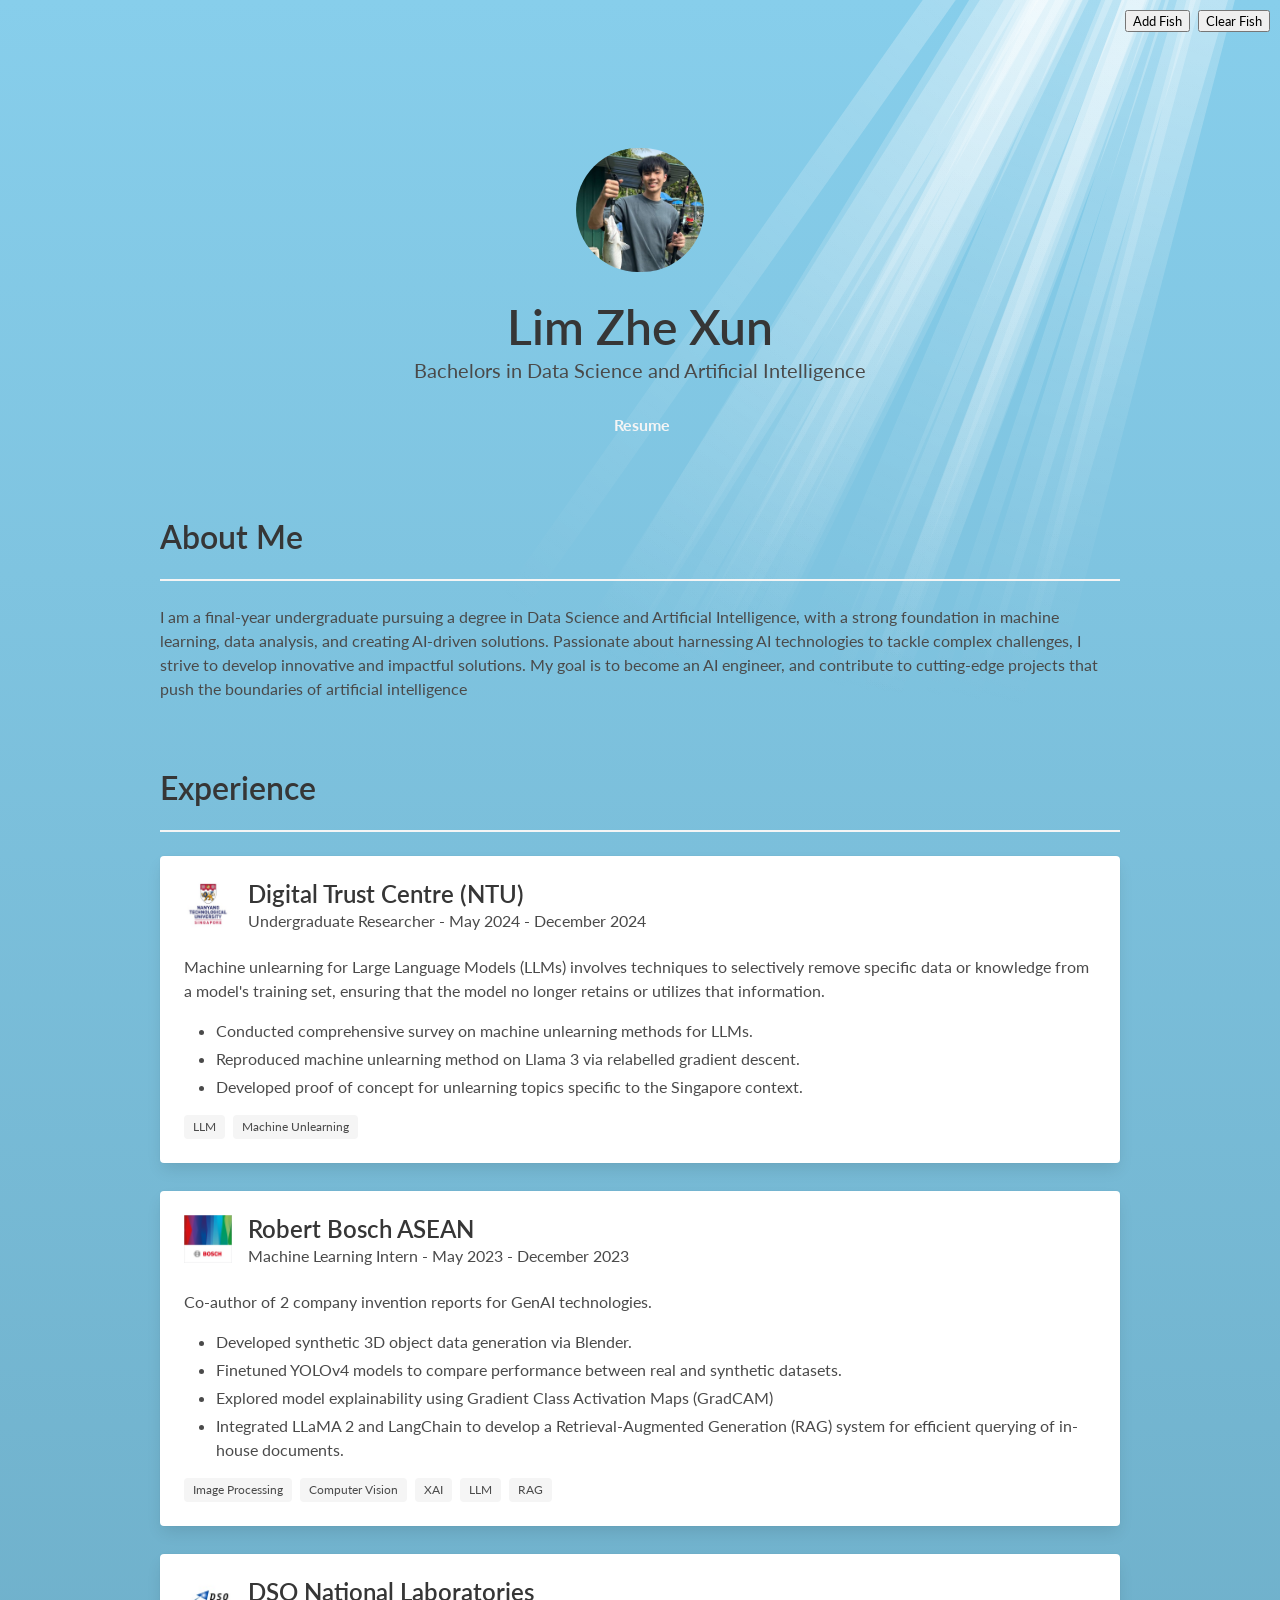
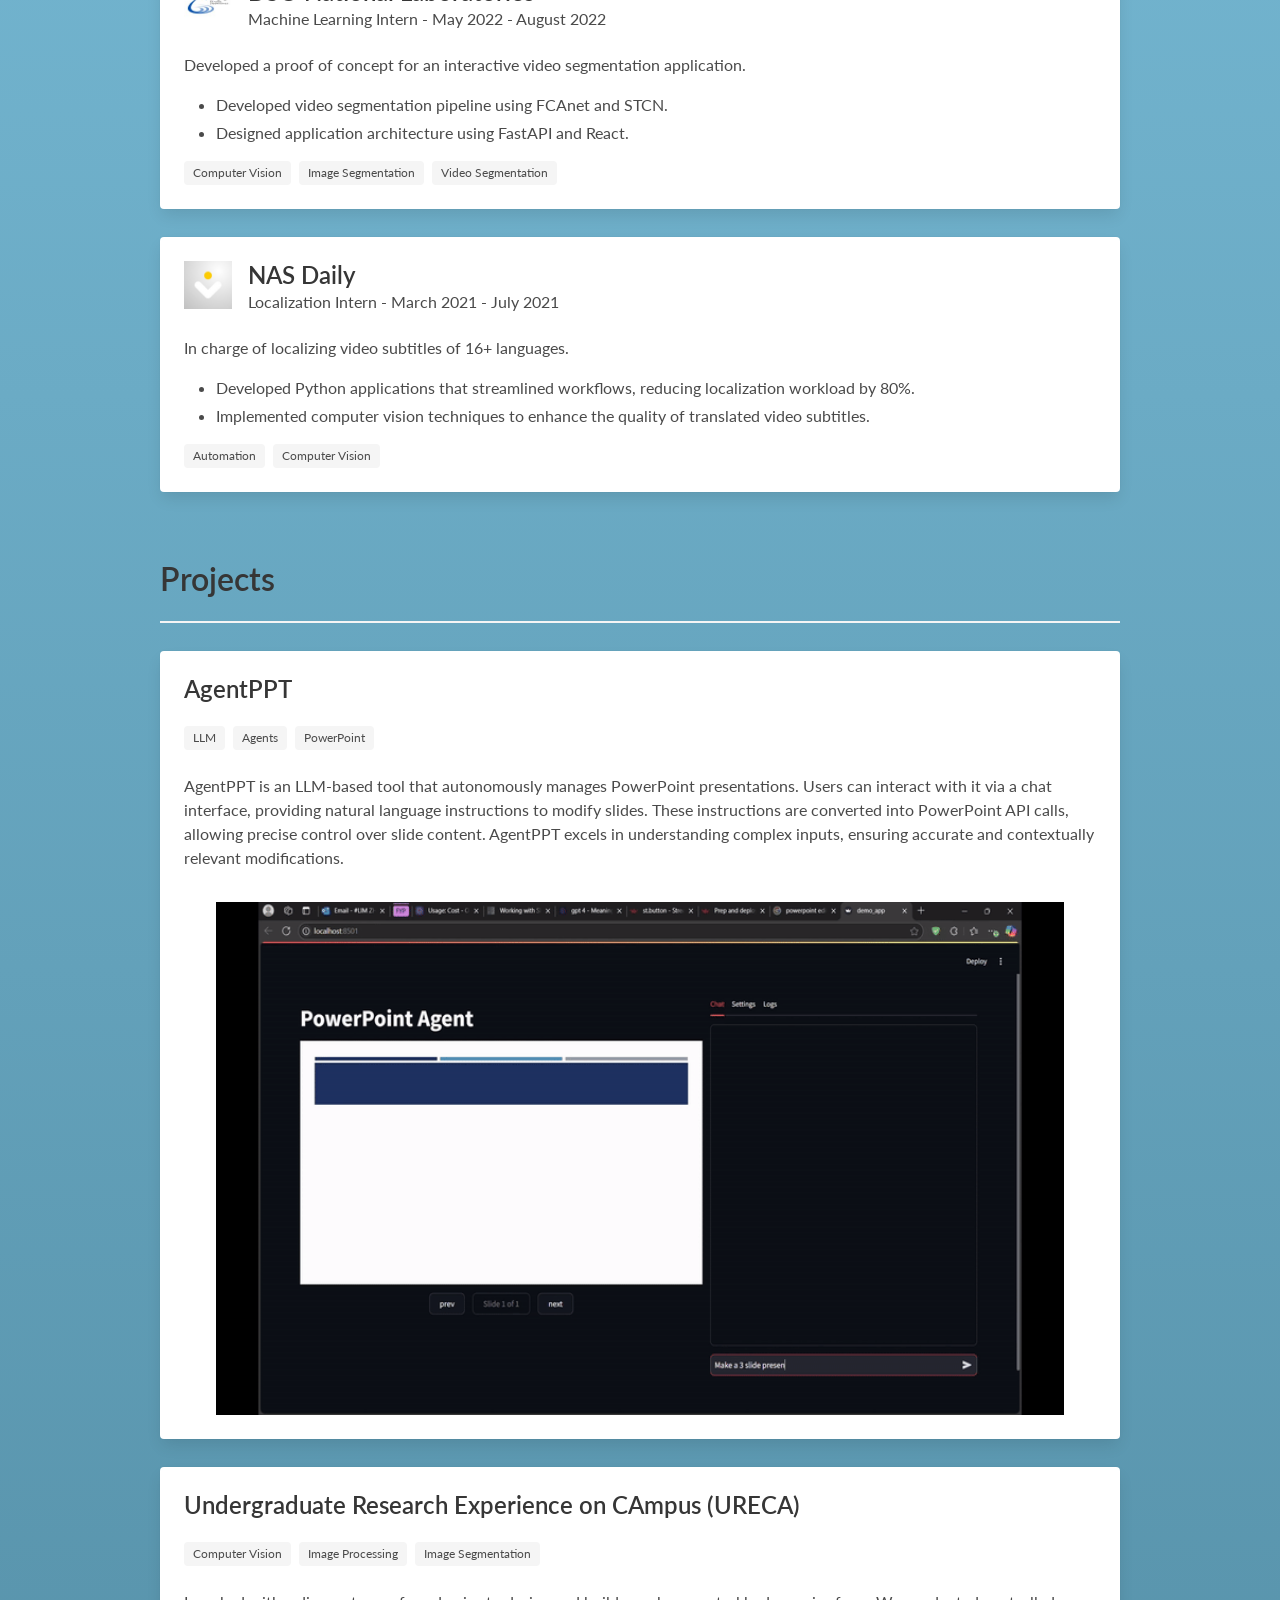
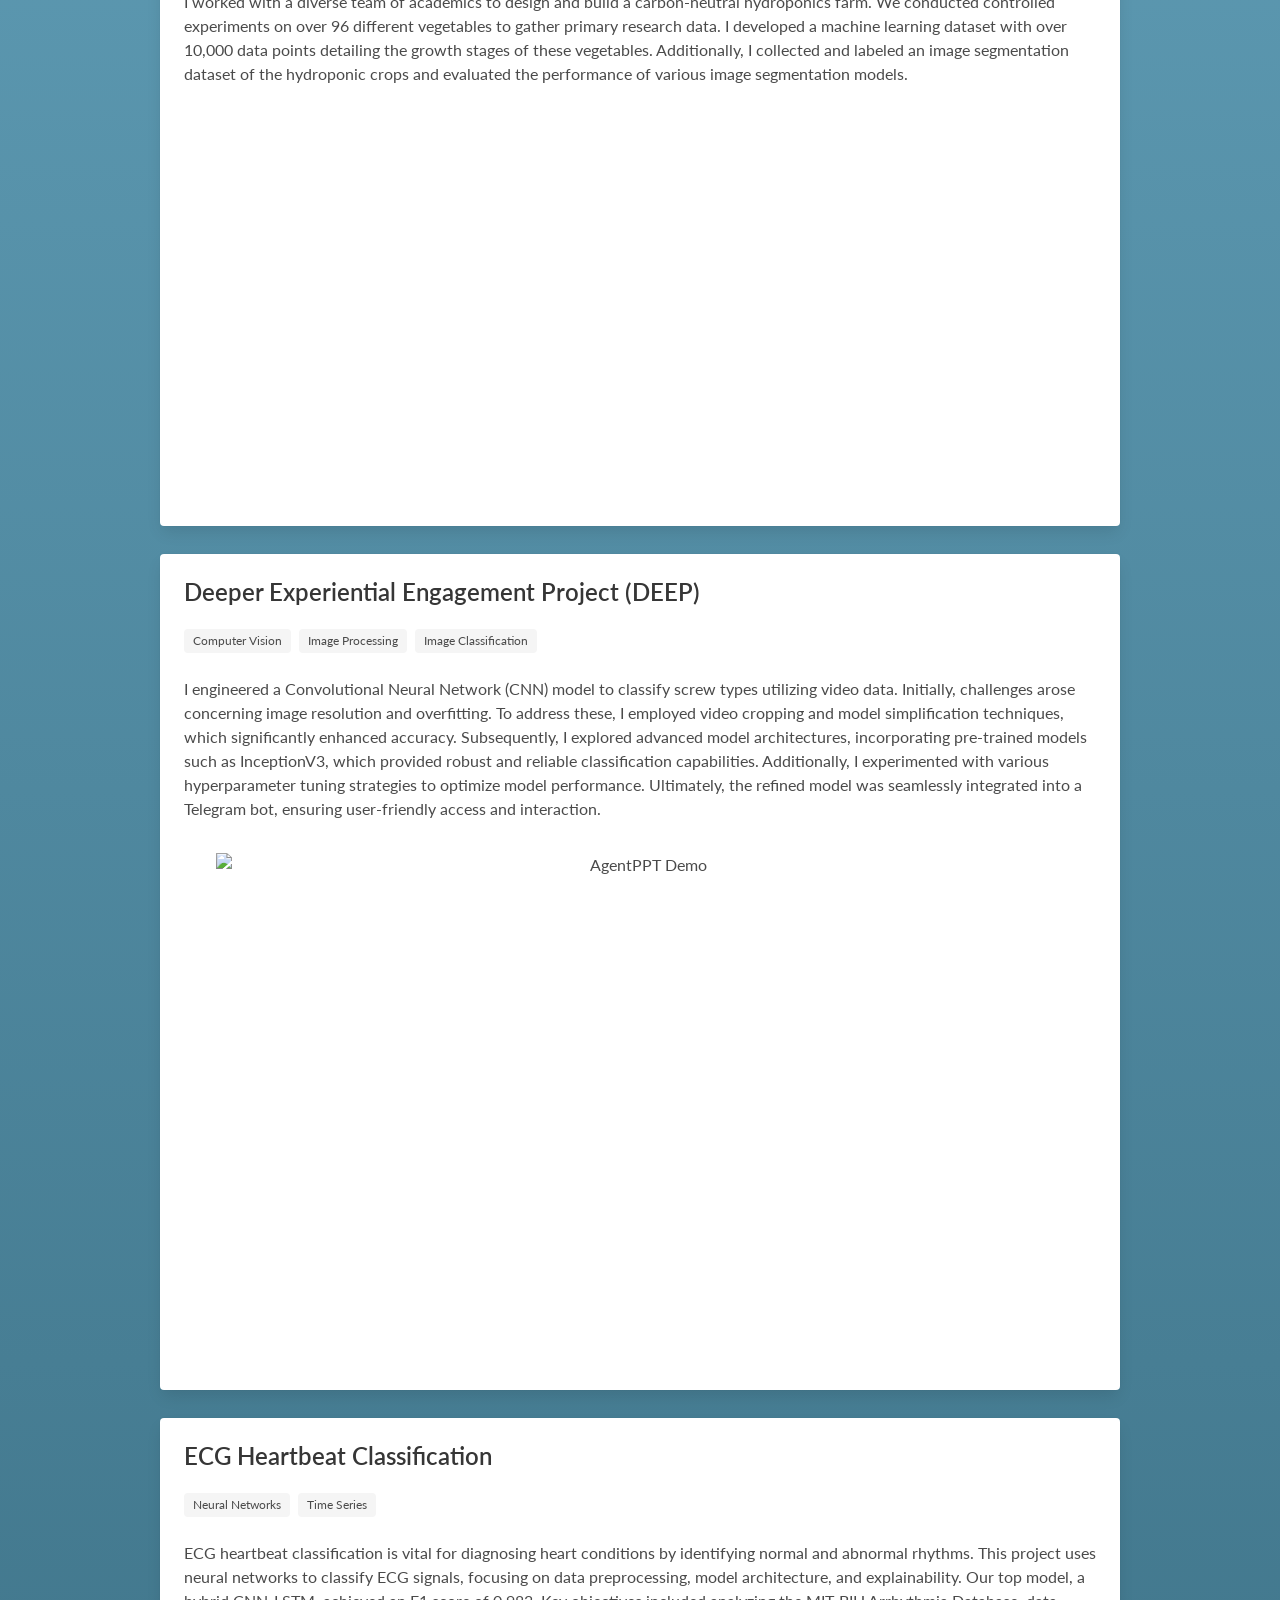
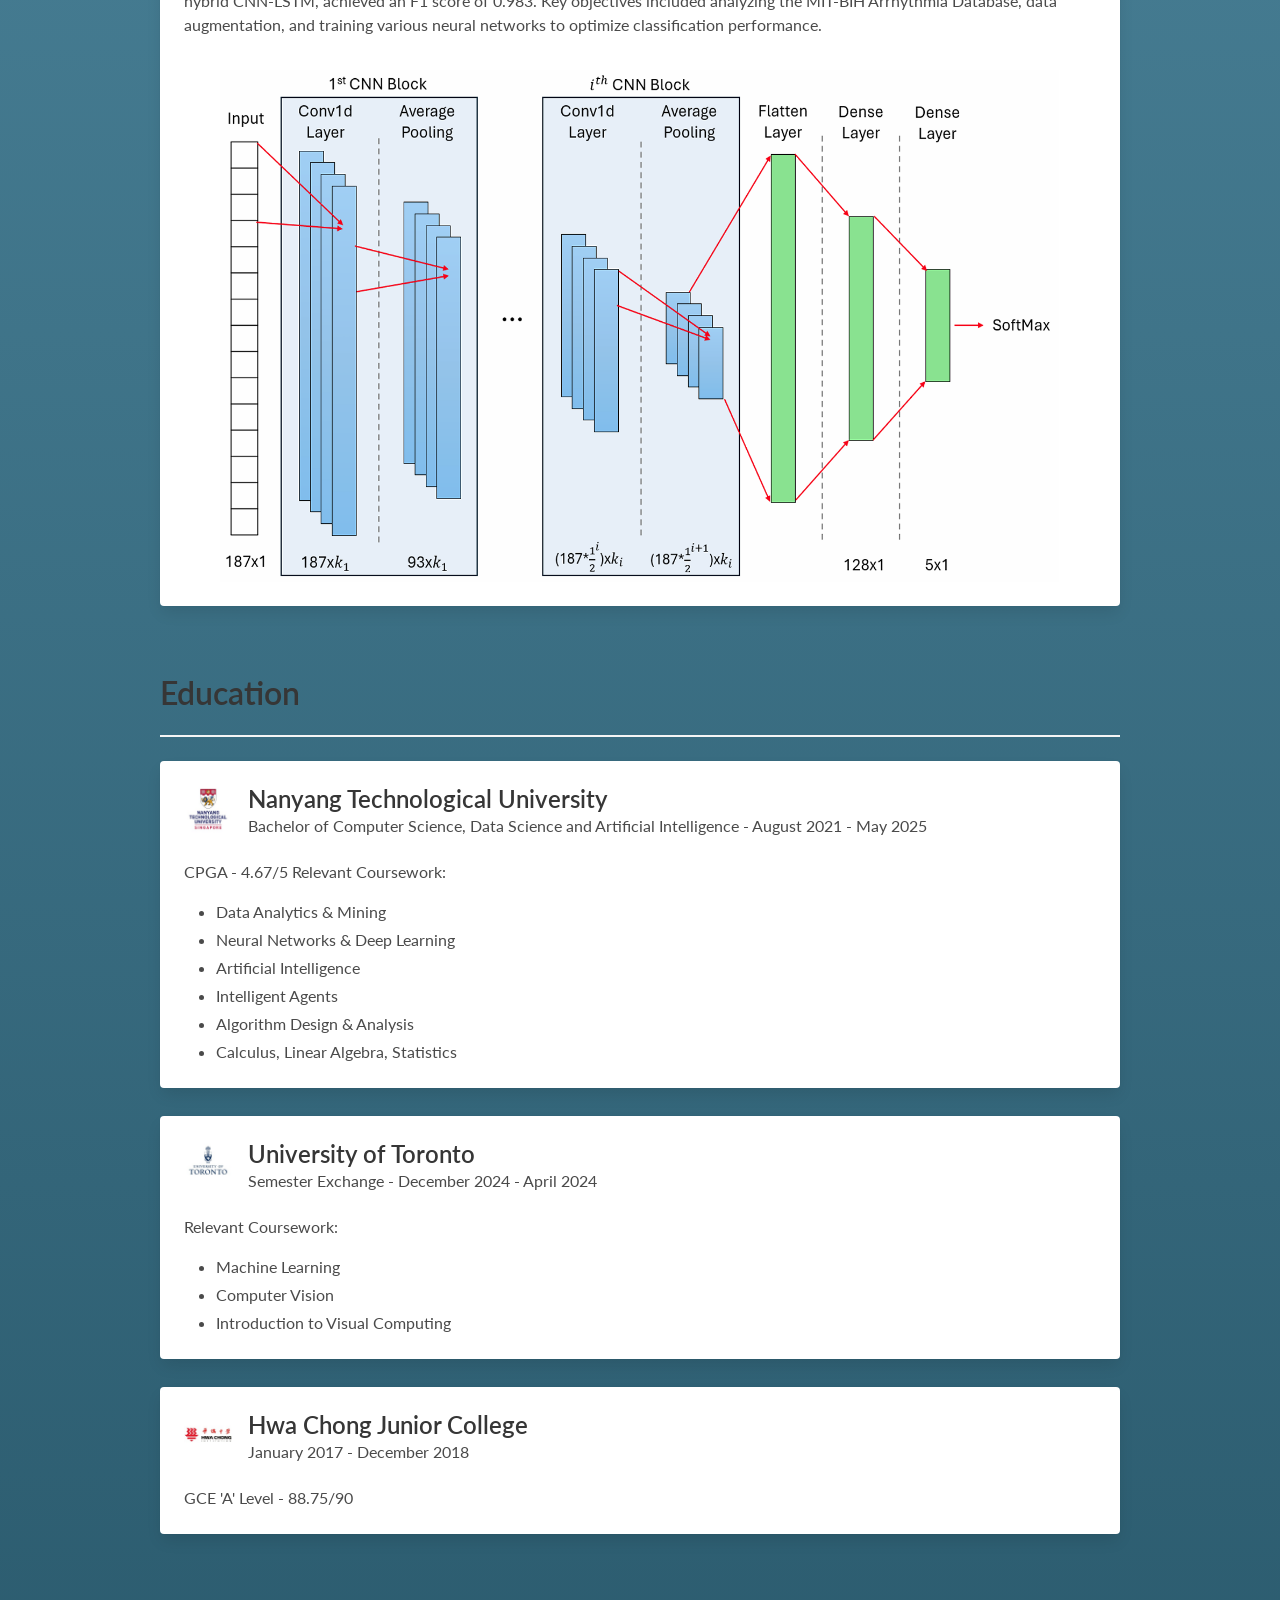
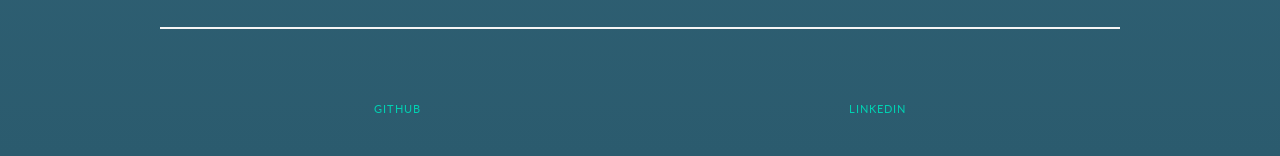
==== index.html @ 4166fc9f "adjust ray count" ====
<!DOCTYPE html>
<html lang="en">

<head>
  <title>Lim Zhe Xun</title>
  <meta name="viewport" content="width=device-width, initial-scale=1">
  <link rel="icon" href="img/favicon.png" type="image/x-icon", sizes="96x96">
  <link rel="stylesheet" href="css/main.bundle.css">
  <script src="https://kit.fontawesome.com/4e5a72c756.js"></script>
</head>

<body>
  <!-- <nav class="navbar is-primary" role="navigation" aria-label="main navigation">
    <div class="navbar-brand">
      <div class="navbar-item is-hidden-desktop">
        <a href="https://github.com/HersheyZinc" class="icon is-large has-text-light">
          <i class="fab fa-2x fa-github"></i>
        </a>
      </div>
      <div class="navbar-item is-hidden-desktop">
        <a href="https://fullstackmark.com" class="icon is-large has-text-light">
          <i class="fas fa-2x fa-globe"></i>
        </a>
      </div>
    </div>
    <div class="navbar-menu">
      <div class="navbar-end">
        <div class="navbar-item">
          <a href="https://github.com/HersheyZinc" class="icon is-large has-text-light">
            <i class="fab fa-2x fa-github"></i>
          </a>
        </div>
        <div class="navbar-item">
          <a href="https://fullstackmark.com" class="icon is-large has-text-light">
            <i class="fas fa-2x fa-globe"></i>
          </a>
        </div>
      </div>
    </div>
  </nav> -->
  <style>
    body {
        margin: 0;
        overflow: hidden;
        background-image: linear-gradient(#87CEEB, #2b5b6e);
    }

    .light-rays {
        position: fixed;
        top: 0;
        left: 0;
        width: 100%;
        height: 80%;
        
        overflow: hidden;
        pointer-events: none;
    }

    .ray1 {
        position: absolute;
        width: 10%;
        height: 120%;
        background: linear-gradient(to bottom, rgba(255, 255, 255, 0.3), rgba(255, 255, 255, 0));
        top: -25%;
        rotate: 20deg;
        animation: lightMove1 6s infinite ease-in alternate;
    }


    @keyframes lightMove1 {
        0% {
            transform: translateX(0%);
            opacity: 0.1;
        }
        100% {
            transform: translateX(-15%);
            opacity: 0.4;
        }
    }

    .ray2 {
        position: absolute;
        width: 10%;
        height: 120%;
        background: linear-gradient(to bottom, rgba(255, 255, 255, 0.3), rgba(255, 255, 255, 0));
        top: -20%;
        rotate: 20deg;
        animation: lightMove2 6s infinite ease-in-out alternate;
    }


    @keyframes lightMove2 {
        0% {
            transform: translateX(-5%);
            opacity: 0.5;
        }
        100% {
            transform: translateX(10%);
            opacity: 0.0;
        }
    }

    .fish-container {
      position: relative;
      width: 100%;
      height: 100px;

    }
    .fishright {
      position: absolute;
      width: 48px;
      height: 48px;
      background: url('img/fish/fish1.gif') no-repeat center center;
      background-size: contain;
      animation: swimright 120s linear infinite;
    }
    @keyframes swimright {
      0% {
        left: -58px;
      }
      100% {
        left: 100%;
      }
    }

    .fishleft {
      position: absolute;
      width: 48px;
      height: 48px;
      background: url('img/fish/fish1.gif') no-repeat center center;
      transform: scaleX(-1);
      background-size: contain;
      animation: swimleft 120s linear infinite;
    }
    @keyframes swimleft {
      0% {
        left: 100%;
      }
      100% {
        left: -58px;
      }
    }

  </style>

  <div class="light-rays">

    <script>
      function spawnLightRays(meanLeft = 0.73, stdDevLeft = 0.15, meanDuration = 2, stdDevDuration = 0.5, meanWidth=30, stdDevWidth=20) {
        const lightRaysContainer = document.querySelector('.light-rays');
        const baseRayCount = 10; // Base number of rays for a standard screen size
        const screenWidthFactor = window.innerWidth / 960; // Assuming 1920px as a base screen width
        const rayCount = Math.floor(baseRayCount + 10 * screenWidthFactor); // Scale ray count based on screen size
        for (let i = 0; i < rayCount; i++) {
          const ray = document.createElement('div');
          ray.className = Math.random() < 0.5 ? 'ray1' : 'ray2';

          // Generate a random left position based on normal distributions
          let leftPosition= meanLeft + stdDevLeft * (Math.random() * 2 - 1);
          let animationDuration = meanDuration + stdDevDuration * (Math.random() * 2 - 1);
          let rayWidth = meanWidth + stdDevWidth * (Math.random() * 2 - 1);


          ray.style.width = `var(--ray-width, ${rayWidth}px)`;
          ray.style.left = `${leftPosition * 100}%`;
          ray.style.animationDuration = `${animationDuration}s`;
          const angle = (meanLeft-leftPosition) * 70 + 25; // Scale angle based on position
          ray.style.rotate = `${angle}deg`;

          lightRaysContainer.appendChild(ray);
        }
      }

      document.addEventListener('DOMContentLoaded', () => spawnLightRays());
    </script>
  </div>
  <div class="fish-container">
    <script>
      function spawnFish(imagePath = 'img/fish/fish2.gif', baseSpeed = 80, fishCount = 30, spawnTop = 0.1, spawnBottom=0.8, spawnFreq=5000) {
        const fishContainer = document.querySelector('.fish-container');
        let fishAdded = 0;
        const fishInterval = setInterval(() => {
          if (fishAdded >= fishCount) {
            clearInterval(fishInterval);
            return;
          }
          const fish = document.createElement('div');
          fish.className = Math.random() < 0.5 ? 'fishleft' : 'fishright';
          fish.style.background = `url('${imagePath}') no-repeat center center`;
          fish.style.top = `${(Math.random() * (spawnBottom-spawnTop) + spawnTop) * document.body.scrollHeight}px`; // Random vertical position between spawnTop and spawnBottom
          const screenWidthFactor = window.innerWidth / 1920; // Assuming 1920px as a base screen width
          fish.style.animationDuration = `${(Math.random() * 40 + baseSpeed) * screenWidthFactor}s`; // Adjust speed based on screen size
          fishContainer.appendChild(fish);
          fishAdded++;
        }, spawnFreq);
      }

      document.addEventListener('DOMContentLoaded', () => spawnFish('img/fish/fish1.gif', 100, 7, 0.0, 0.5, 8000)); //turtle
      document.addEventListener('DOMContentLoaded', () => spawnFish('img/fish/fish1.gif', 100, 3, 0.0, 0.2, 3000)); //turtle
      document.addEventListener('DOMContentLoaded', () => spawnFish('img/fish/fish2.gif', 60,  15, 0.05, 0.7, 6000)); //swordfish
      document.addEventListener('DOMContentLoaded', () => spawnFish('img/fish/fish3.gif', 90,  3 , 0.3, 0.8, 20000)); //octopus
      document.addEventListener('DOMContentLoaded', () => spawnFish('img/fish/fish4.gif', 80,  8, 0.6, 0.9, 8000)); //eel
      document.addEventListener('DOMContentLoaded', () => spawnFish('img/fish/fish5.gif', 120, 5, 0.7, 1.0, 10000)); // anglerfish
    </script>
  </div>


  <button id="remove-fish-button" style="position: fixed; top: 10px; right: 10px; z-index: 1000;">Clear Fish</button>
  <script>
    document.getElementById('remove-fish-button').addEventListener('click', () => {
      const fishContainer = document.querySelector('.fish-container');
      while (fishContainer.firstChild) {
        fishContainer.removeChild(fishContainer.firstChild);
      }
    });
  </script>
  <button id="add-fish-button" style="position: fixed; top: 10px; right: 90px; z-index: 1000;">Add Fish</button>
  <script>
    document.getElementById('add-fish-button').addEventListener('click', () => {
      const fishContainer = document.querySelector('.fish-container');
      const fish = document.createElement('div');
      fish.className = Math.random() < 0.5 ? 'fishleft' : 'fishright';
      const fishImages = ['img/fish/fish1.gif', 'img/fish/fish2.gif', 'img/fish/fish3.gif', 'img/fish/fish4.gif', 'img/fish/fish5.gif'];
      const randomImage = fishImages[Math.floor(Math.random() * fishImages.length)];
      fish.style.background = `url('${randomImage}') no-repeat center center`;
      const visibleTop = window.scrollY;
      const visibleBottom = visibleTop + window.innerHeight;
      fish.style.top = `${Math.random() * (visibleBottom - visibleTop) + visibleTop}px`; // Random position within the visible screen area
      const screenWidthFactor = window.innerWidth / 1920; // Assuming 1920px as a base screen width
      fish.style.animationDuration = `${(Math.random() * 10 + 70) * screenWidthFactor}s`; // Random speed
      fishContainer.appendChild(fish);
    });
  </script>


  <section class="hero">
    <div class="hero-body">

      <div class="container">
        <div class="level">
          <div class="level-item has-text-centered">
            <figure class="image is-128x128">
              <img class="is-rounded" src="img/profile.jpg">
            </figure>
          </div>
        </div>
        <div class="columns has-text-centered">
          <div class="column">
            <h1 class="title is-1">
              Lim Zhe Xun
            </h1>
            <h2 class="subtitle">
              Bachelors in Data Science and Artificial Intelligence
            </h2>
            <p>
              <a href="docs/resume.pdf" class="icon has-text-light">
                <i class="fas fa-file-word"></i> <strong>Resume</strong>
              </a>
            </p>
          </div>
        </div>

      </div>

    </div>

  </section>


<!-- About me  -->
  <section class="section">
    <div class="container">
      <h1 class="title">About Me</h1>
      <hr />
      <p>I am a final-year undergraduate pursuing a degree in Data Science and Artificial Intelligence, with a strong foundation in machine learning, data analysis, and creating AI-driven solutions. Passionate about harnessing AI technologies to tackle complex challenges, I strive to develop innovative and impactful solutions. My goal is to become an AI engineer, and contribute to cutting-edge projects that push the boundaries of artificial intelligence
      </p>
    </div>
  </section>

  <!-- Experience  -->
  <section class="section">
    <div class="container">
      <h1 class="title">Experience</h1>
      <hr />

      <div class="card">
        <div class="card-content">
          <div class="media">
            <div class="media-left">
              <figure class="image is-48x48">
                <img src="img/ntusg_logo.jpg" alt="NTU logo">
              </figure>
            </div>
            <div class="media-content">
              <p class="title is-4">Digital Trust Centre (NTU)</p>
              <p class="subtitle is-6">Undergraduate Researcher - <time datetime="2024-5">May 2024</time> - <time
                  datetime="2024-12">December 2024</time> </p>
            </div>
          </div>
          <div class="content">
            <p>Machine unlearning for Large Language Models (LLMs) involves techniques to selectively remove specific data or knowledge from a model's training set, ensuring that the model no longer retains or utilizes that information.</p>
            <ul>
              <li>Conducted comprehensive survey on machine unlearning methods for LLMs.</li>
              <li>Reproduced machine unlearning method on Llama 3 via relabelled gradient descent.</li>
              <li>Developed proof of concept for unlearning topics specific to the Singapore context.</li>
            </ul>
            <div class="tags">
              <span class="tag">LLM</span>
              <span class="tag">Machine Unlearning</span>
            </div>
          </div>
        </div>
      </div>

      <div class="card card-gap">
        <div class="card-content">
          <div class="media">
            <div class="media-left">
              <figure class="image is-48x48">
                <img src="img/bosch_asean_logo.jpg" alt="Bosch ASEAN logo">
              </figure>
            </div>
            <div class="media-content">
              <p class="title is-4">Robert Bosch ASEAN</p>
              <p class="subtitle is-6">Machine Learning Intern - <time datetime="2023-5">May 2023</time> - <time
                  datetime="2023-12">December 2023</time></p>
            </div>
          </div>
          <div class="content">
            <p>Co-author of 2 company invention reports for GenAI technologies.</p>
            <ul>
              <li>Developed synthetic 3D object data generation via Blender.</li>
              <li>Finetuned YOLOv4 models to compare performance between real and synthetic datasets.</li>
              <li>Explored model explainability using Gradient Class Activation Maps (GradCAM)</li>
              <li>Integrated LLaMA 2 and LangChain to develop a Retrieval-Augmented Generation (RAG) system for efficient
                querying of in-house documents.</li>
            </ul>
            <div class="tags">
              <span class="tag">Image Processing</span>
              <span class="tag">Computer Vision</span>
              <span class="tag">XAI</span>
              <span class="tag">LLM</span>
              <span class="tag">RAG</span>
            </div>
          </div>
        </div>
      </div>

      <div class="card card-gap">
        <div class="card-content">
          <div class="media">
            <div class="media-left">
              <figure class="image is-48x48">
                <img src="img/dso_logo.jpg" alt="DSO logo">
              </figure>
            </div>
            <div class="media-content">
              <p class="title is-4">DSO National Laboratories</p>
              <p class="subtitle is-6">Machine Learning Intern - <time datetime="2022-5">May 2022</time> - <time
                  datetime="2022-8">August 2022</time></p>
            </div>
          </div>
          <div class="content">
            <p>Developed a proof of concept for an interactive video segmentation application.</p>
            <ul>
              <li>Developed video segmentation pipeline using FCAnet and STCN.</li>
              <li>Designed application architecture using FastAPI and React.</li>
            </ul>
            <div class="tags">
              <span class="tag">Computer Vision</span>
              <span class="tag">Image Segmentation</span>
              <span class="tag">Video Segmentation</span>
            </div>
          </div>
        </div>
      </div>

      <div class="card card-gap">
        <div class="card-content">
          <div class="media">
            <div class="media-left">
              <figure class="image is-48x48">
                <img src="img/nasdaily_logo.jpg" alt="NAS Daily logo">
              </figure>
            </div>
            <div class="media-content">
              <p class="title is-4">NAS Daily</p>
              <p class="subtitle is-6">Localization Intern - <time datetime="2021-3">March 2021</time> - <time
                  datetime="2021-7">July 2021</time></p>
            </div>
          </div>
          <div class="content">
            <p>In charge of localizing video subtitles of 16+ languages.</p>
            <ul>
              <li>Developed Python applications that streamlined workflows, reducing localization workload by 80%.</li>
              <li>Implemented computer vision techniques to enhance the quality of translated video subtitles.</li>
            </ul>
            <div class="tags">
              <span class="tag">Automation</span>
              <span class="tag">Computer Vision</span>
            </div>
          </div>
        </div>
      </div>

    </div>
  </section>

  <!-- Projects -->
  <section class="section">
    <div class="container">
      <h1 class="title">Projects</h1>
      <hr />

      <div class="card card-gap">
        <div class="card-content">
          <div class="media">
            <div class="media-content">
              <p class="title is-4">AgentPPT</p>
              <div class="tags">
                <span class="tag">LLM</span>
                <span class="tag">Agents</span>
                <span class="tag">PowerPoint</span>
              </div>
            </div>
          </div>
          <div class="content" id="project-1">
            <p>AgentPPT is an LLM-based tool that autonomously manages PowerPoint presentations. Users can interact with it via a chat interface, providing natural language instructions to modify slides. These instructions are converted into PowerPoint API calls, allowing precise control over slide content. AgentPPT excels in understanding complex inputs, ensuring accurate and contextually relevant modifications.</p>
            <figure class="image is-16by9">
              <img src="img/agentppt_demo.gif" alt="AgentPPT Demo">
            </figure>
          </div>
        </div>
      </div>

      <div class="card card-gap">
        <div class="card-content">
          <div class="media">
            <div class="media-content">
              <p class="title is-4">Undergraduate Research Experience on CAmpus (URECA)</p>
              <div class="tags">
                <span class="tag">Computer Vision</span>
                <span class="tag">Image Processing</span>
                <span class="tag">Image Segmentation</span>
              </div>
            </div>
          </div>
          <div class="content" id="project-2">
            <p>I worked with a diverse team of academics to design and build a carbon-neutral hydroponics farm. We conducted controlled experiments on over 96 different vegetables to gather primary research data. I developed a machine learning dataset with over 10,000 data points detailing the growth stages of these vegetables. Additionally, I collected and labeled an image segmentation dataset of the hydroponic crops and evaluated the performance of various image segmentation models.</p>
            <div class="video-container" style="display: flex; justify-content: center;">
              <iframe width="640" height="400" src="https://www.youtube.com/embed/kTXCBeacZIw?si=xUJwsXlG6gP1FMy6" title="YouTube video player" frameborder="0" allow="accelerometer; autoplay; clipboard-write; encrypted-media; gyroscope; picture-in-picture; web-share" referrerpolicy="strict-origin-when-cross-origin" allowfullscreen></iframe>
            </div>
          </div>

        </div>
      </div>

      
      <div class="card card-gap">
        <div class="card-content">
          <div class="media">
            <div class="media-content">
              <p class="title is-4">Deeper Experiential Engagement Project (DEEP)</p>
              <div class="tags">
                <span class="tag">Computer Vision</span>
                <span class="tag">Image Processing</span>
                <span class="tag">Image Classification</span>
              </div>
            </div>
          </div>
          <div class="content" id="project-3">
            <p>I engineered a Convolutional Neural Network (CNN) model to classify screw types utilizing video data. Initially, challenges arose concerning image resolution and overfitting. To address these, I employed video cropping and model simplification techniques, which significantly enhanced accuracy. Subsequently, I explored advanced model architectures, incorporating pre-trained models such as InceptionV3, which provided robust and reliable classification capabilities. Additionally, I experimented with various hyperparameter tuning strategies to optimize model performance. Ultimately, the refined model was seamlessly integrated into a Telegram bot, ensuring user-friendly access and interaction.</p>

            <figure class="image is-16by9">
              <img src="img/DEEP_demo.gif" alt="AgentPPT Demo">
            </figure>
          </div>
        </div>
      </div>

      <div class="card card-gap">
        <div class="card-content">
          <div class="media">
            <div class="media-content">
              <p class="title is-4">ECG Heartbeat Classification</p>
              <div class="tags">
                <span class="tag">Neural Networks</span>
                <span class="tag">Time Series</span>
              </div>
            </div>
          </div>
          <div class="content" id="project-4">
            <p>ECG heartbeat classification is vital for diagnosing heart conditions by identifying normal and abnormal rhythms. This project uses neural networks to classify ECG signals, focusing on data preprocessing, model architecture, and explainability. Our top model, a hybrid CNN-LSTM, achieved an F1 score of 0.983. Key objectives included analyzing the MIT-BIH Arrhythmia Database, data augmentation, and training various neural networks to optimize classification performance.</p>

            <figure class="image is-16by9">
              <img src="img/ECG_architecture.PNG" alt="AgentPPT Demo">
            </figure>
          </div>

        </div>
      </div>

      

    </div>
  </section>


  <!-- Education -->
  <section class="section">
    <div class="container">
      <h1 class="title">Education</h1>
      <hr />
      
      <div class="card">
        <div class="card-content">
          <div class="media">
            <div class="media-left">
              <figure class="image is-48x48">
                <img src="img/ntusg_logo.jpg" alt="NTU logo">
              </figure>
            </div>
            <div class="media-content">
              <p class="title is-4">Nanyang Technological University</p>
              <p class="subtitle is-6">Bachelor of Computer Science, Data Science and Artificial Intelligence - <time datetime="2021-8">August 2021</time> - <time
                datetime="2025-5">May 2025</time></p>
            </div>
          </div>
          <div class="content">
            CPGA - 4.67/5
            Relevant Coursework:
            <ul>
              <li>Data Analytics & Mining</li>
              <li>Neural Networks & Deep Learning</li>
              <li>Artificial Intelligence</li>
              <li>Intelligent Agents</li>
              <li>Algorithm Design & Analysis</li>
              <li>Calculus, Linear Algebra, Statistics</li>
            </ul>
          </div>
        </div>
      </div>

      <div class="card card-gap">
        <div class="card-content">
          <div class="media">
            <div class="media-left">
              <figure class="image is-48x48">
                <img src="img/university_of_toronto_logo.jpg" alt="UofT logo">
              </figure>
            </div>
            <div class="media-content">
              <p class="title is-4">University of Toronto</p>
              <p class="subtitle is-6">Semester Exchange - <time datetime="2024-1">December 2024</time> - <time
                  datetime="2024-4">April 2024</time></p>
            </div>
          </div>
          <div class="content">
            Relevant Coursework:
            <ul>
              <li>Machine Learning</li>
              <li>Computer Vision</li>
              <li>Introduction to Visual Computing</li>
            </ul>
          </div>
        </div>
      </div>

      <div class="card card-gap">
        <div class="card-content">
          <div class="media">
            <div class="media-left">
              <figure class="image is-48x48">
                <img src="img/hcjc_logo.jpg" alt="Hwa Chong logo">
              </figure>
            </div>
            <div class="media-content">
              <p class="title is-4">Hwa Chong Junior College</p>
              <p class="subtitle is-6"><time datetime="2017-1">January 2017</time> - <time
                  datetime="2018-12">December 2018</time></p>
            </div>
          </div>
          <div class="content">
            GCE 'A' Level - 88.75/90
          </div>
        </div>
      </div>
    </div>
  </section>

  <!-- Contact -->
  <section class="section">
    <div class="container">
      <!-- <h1 class="title">Contact</h1> -->
      <hr />
      <nav class="level">
        <div class="level-item has-text-centered">
          <div>
            <a href="https://github.com/HersheyZinc" class="icon is-large">
              <i class="fab fa-2x fa-github"></i>
            </a>
            <p class="heading"><a href="https://github.com/HersheyZinc">Github</a></p>
          </div>
        </div>

        <!-- <div class="level-item has-text-centered">
          <div>
            <a href="mailto:limzhexun2000@gmail.com" class="icon is-large">
              <i class="fas fa-2x fa-envelope"></i>
            </a>
            <p class="heading"><a href="mailto:limzhexun2000@gmail.com">limzhexun2000@gmail.com</a></p>
          </div>
        </div> -->
        <div class="level-item has-text-centered">
          <div>
            <a href="https://www.linkedin.com/in/limzhexun" class="icon is-large">
              <i class="fab fa-2x fa-linkedin-in"></i>
            </a>
            <p class="heading"><a href="https://www.linkedin.com/in/limzhexun">linkedin</a></p>
          </div>
        </div>
      </nav>
    </div>
  </section>


  <!-- <footer class="footer">
    <div class="content has-text-centered">
      <p>
        <a href="https://github.com/HersheyZinc" target="_blank" class="icon has-text-primary">
          <i class="fab fa-github"></i> <strong>Github</strong></a>
      </p>
    </div>
  </footer> -->

  <script src="js/bundle.js"></script>
</body>

</html>
---- css/main.bundle.css ----
@import url(https://fonts.googleapis.com/css?family=Lato:300,400,700,900);
/*! Flickity v2.3.0
https://flickity.metafizzy.co
---------------------------------------------- */.flickity-enabled{position:relative}.flickity-enabled:focus{outline:none}.flickity-viewport{height:100%;overflow:hidden;position:relative}.flickity-slider{height:100%;position:absolute;width:100%}.flickity-enabled.is-draggable{-webkit-tap-highlight-color:transparent;-webkit-user-select:none;-moz-user-select:none;-ms-user-select:none;user-select:none}.flickity-enabled.is-draggable .flickity-viewport{cursor:move;cursor:-webkit-grab;cursor:grab}.flickity-enabled.is-draggable .flickity-viewport.is-pointer-down{cursor:-webkit-grabbing;cursor:grabbing}.flickity-button{background:hsla(0,0%,100%,.75);border:none;color:#333;position:absolute}.flickity-button:hover{background:#fff;cursor:pointer}.flickity-button:focus{box-shadow:0 0 0 5px #19f;outline:none}.flickity-button:active{opacity:.6}.flickity-button:disabled{cursor:auto;opacity:.3;pointer-events:none}.flickity-button-icon{fill:currentColor}.flickity-prev-next-button{border-radius:50%;height:44px;top:50%;transform:translateY(-50%);width:44px}.flickity-prev-next-button.previous{left:10px}.flickity-prev-next-button.next{right:10px}.flickity-rtl .flickity-prev-next-button.previous{left:auto;right:10px}.flickity-rtl .flickity-prev-next-button.next{left:10px;right:auto}.flickity-prev-next-button .flickity-button-icon{height:60%;left:20%;position:absolute;top:20%;width:60%}.flickity-page-dots{bottom:-25px;line-height:1;list-style:none;margin:0;padding:0;position:absolute;text-align:center;width:100%}.flickity-rtl .flickity-page-dots{direction:rtl}.flickity-page-dots .dot{background:#333;border-radius:50%;cursor:pointer;display:inline-block;height:10px;margin:0 8px;opacity:.25;width:10px}.flickity-page-dots .dot.is-selected{opacity:1}.card-gap{margin-top:1.75rem}.modal-trigger{cursor:pointer}a.icon>strong{margin-left:.25rem}.modal-card-body div.content{margin:1.75rem 0}/*! bulma.io v0.9.4 | MIT License | github.com/jgthms/bulma */.button,.file-cta,.file-name,.input,.pagination-ellipsis,.pagination-link,.pagination-next,.pagination-previous,.select select,.textarea{align-items:center;-moz-appearance:none;-webkit-appearance:none;border:1px solid transparent;border-radius:4px;box-shadow:none;display:inline-flex;font-size:1rem;height:2.5em;justify-content:flex-start;line-height:1.5;padding:calc(.5em - 1px) calc(.75em - 1px);position:relative;vertical-align:top}.button:active,.button:focus,.file-cta:active,.file-cta:focus,.file-name:active,.file-name:focus,.input:active,.input:focus,.is-active.button,.is-active.file-cta,.is-active.file-name,.is-active.input,.is-active.pagination-ellipsis,.is-active.pagination-link,.is-active.pagination-next,.is-active.pagination-previous,.is-active.textarea,.is-focused.button,.is-focused.file-cta,.is-focused.file-name,.is-focused.input,.is-focused.pagination-ellipsis,.is-focused.pagination-link,.is-focused.pagination-next,.is-focused.pagination-previous,.is-focused.textarea,.pagination-ellipsis:active,.pagination-ellipsis:focus,.pagination-link:active,.pagination-link:focus,.pagination-next:active,.pagination-next:focus,.pagination-previous:active,.pagination-previous:focus,.select select.is-active,.select select.is-focused,.select select:active,.select select:focus,.textarea:active,.textarea:focus{outline:none}.button[disabled],.file-cta[disabled],.file-name[disabled],.input[disabled],.pagination-ellipsis[disabled],.pagination-link[disabled],.pagination-next[disabled],.pagination-previous[disabled],.select fieldset[disabled] select,.select select[disabled],.textarea[disabled],fieldset[disabled] .button,fieldset[disabled] .file-cta,fieldset[disabled] .file-name,fieldset[disabled] .input,fieldset[disabled] .pagination-ellipsis,fieldset[disabled] .pagination-link,fieldset[disabled] .pagination-next,fieldset[disabled] .pagination-previous,fieldset[disabled] .select select,fieldset[disabled] .textarea{cursor:not-allowed}.breadcrumb,.button,.file,.is-unselectable,.pagination-ellipsis,.pagination-link,.pagination-next,.pagination-previous,.tabs{-webkit-touch-callout:none;-webkit-user-select:none;-moz-user-select:none;-ms-user-select:none;user-select:none}.navbar-link:not(.is-arrowless):after,.select:not(.is-multiple):not(.is-loading):after{border:3px solid transparent;border-radius:2px;border-right:0;border-top:0;content:" ";display:block;height:.625em;margin-top:-.4375em;pointer-events:none;position:absolute;top:50%;transform:rotate(-45deg);transform-origin:center;width:.625em}.block:not(:last-child),.box:not(:last-child),.breadcrumb:not(:last-child),.content:not(:last-child),.level:not(:last-child),.message:not(:last-child),.notification:not(:last-child),.pagination:not(:last-child),.progress:not(:last-child),.subtitle:not(:last-child),.table-container:not(:last-child),.table:not(:last-child),.tabs:not(:last-child),.title:not(:last-child){margin-bottom:1.5rem}.delete,.modal-close{-webkit-touch-callout:none;-moz-appearance:none;-webkit-appearance:none;background-color:hsla(0,0%,4%,.2);border:none;border-radius:9999px;cursor:pointer;display:inline-block;flex-grow:0;flex-shrink:0;font-size:0;height:20px;max-height:20px;max-width:20px;min-height:20px;min-width:20px;outline:none;pointer-events:auto;position:relative;-webkit-user-select:none;-moz-user-select:none;-ms-user-select:none;user-select:none;vertical-align:top;width:20px}.delete:after,.delete:before,.modal-close:after,.modal-close:before{background-color:#fff;content:"";display:block;left:50%;position:absolute;top:50%;transform:translateX(-50%) translateY(-50%) rotate(45deg);transform-origin:center center}.delete:before,.modal-close:before{height:2px;width:50%}.delete:after,.modal-close:after{height:50%;width:2px}.delete:focus,.delete:hover,.modal-close:focus,.modal-close:hover{background-color:hsla(0,0%,4%,.3)}.delete:active,.modal-close:active{background-color:hsla(0,0%,4%,.4)}.is-small.delete,.is-small.modal-close{height:16px;max-height:16px;max-width:16px;min-height:16px;min-width:16px;width:16px}.is-medium.delete,.is-medium.modal-close{height:24px;max-height:24px;max-width:24px;min-height:24px;min-width:24px;width:24px}.is-large.delete,.is-large.modal-close{height:32px;max-height:32px;max-width:32px;min-height:32px;min-width:32px;width:32px}.button.is-loading:after,.control.is-loading:after,.loader,.select.is-loading:after{animation:spinAround .5s linear infinite;border-color:transparent transparent #dbdbdb #dbdbdb;border-radius:9999px;border-style:solid;border-width:2px;content:"";display:block;height:1em;position:relative;width:1em}.hero-video,.image.is-16by9 .has-ratio,.image.is-16by9 img,.image.is-1by1 .has-ratio,.image.is-1by1 img,.image.is-1by2 .has-ratio,.image.is-1by2 img,.image.is-1by3 .has-ratio,.image.is-1by3 img,.image.is-2by1 .has-ratio,.image.is-2by1 img,.image.is-2by3 .has-ratio,.image.is-2by3 img,.image.is-3by1 .has-ratio,.image.is-3by1 img,.image.is-3by2 .has-ratio,.image.is-3by2 img,.image.is-3by4 .has-ratio,.image.is-3by4 img,.image.is-3by5 .has-ratio,.image.is-3by5 img,.image.is-4by3 .has-ratio,.image.is-4by3 img,.image.is-4by5 .has-ratio,.image.is-4by5 img,.image.is-5by3 .has-ratio,.image.is-5by3 img,.image.is-5by4 .has-ratio,.image.is-5by4 img,.image.is-9by16 .has-ratio,.image.is-9by16 img,.image.is-square .has-ratio,.image.is-square img,.is-overlay,.modal,.modal-background{bottom:0;left:0;position:absolute;right:0;top:0}.navbar-burger{color:currentColor;font-family:inherit;font-size:1em}/*! minireset.css v0.0.6 | MIT License | github.com/jgthms/minireset.css */.navbar-burger,blockquote,body,dd,dl,dt,fieldset,figure,h1,h2,h3,h4,h5,h6,hr,html,iframe,legend,li,ol,p,pre,textarea,ul{margin:0;padding:0}h1,h2,h3,h4,h5,h6{font-size:100%;font-weight:400}ul{list-style:none}button,input,select,textarea{margin:0}html{box-sizing:border-box}*,:after,:before{box-sizing:inherit}img,video{height:auto;max-width:100%}iframe{border:0}table{border-collapse:collapse;border-spacing:0}td,th{padding:0}td:not([align]),th:not([align]){text-align:inherit}html{-moz-osx-font-smoothing:grayscale;-webkit-font-smoothing:antialiased;text-size-adjust:100%;background-color:#fff;font-size:16px;min-width:300px;overflow-x:hidden;overflow-y:scroll;text-rendering:optimizeLegibility}article,aside,figure,footer,header,hgroup,section{display:block}body,button,input,optgroup,select,textarea{font-family:Lato,sans-serif}code,pre{-moz-osx-font-smoothing:auto;-webkit-font-smoothing:auto;font-family:monospace}body{color:#4a4a4a;font-size:1em;font-weight:400;line-height:1.5}a{color:#00d1b2;cursor:pointer;text-decoration:none}a strong{color:currentColor}a:hover{color:#363636}code{color:#da1039;font-size:.875em;font-weight:400;padding:.25em .5em}code,hr{background-color:#f5f5f5}hr{border:none;display:block;height:2px;margin:1.5rem 0}img{height:auto;max-width:100%}input[type=checkbox],input[type=radio]{vertical-align:baseline}small{font-size:.875em}span{font-style:inherit;font-weight:inherit}strong{color:#363636;font-weight:700}fieldset{border:none}pre{-webkit-overflow-scrolling:touch;word-wrap:normal;background-color:#f5f5f5;color:#4a4a4a;font-size:.875em;overflow-x:auto;padding:1.25rem 1.5rem;white-space:pre}pre code{background-color:transparent;color:currentColor;font-size:1em;padding:0}table td,table th{vertical-align:top}table td:not([align]),table th:not([align]){text-align:inherit}table th{color:#363636}@keyframes spinAround{0%{transform:rotate(0deg)}to{transform:rotate(359deg)}}.box{background-color:#fff;border-radius:6px;box-shadow:0 .5em 1em -.125em hsla(0,0%,4%,.1),0 0 0 1px hsla(0,0%,4%,.02);color:#4a4a4a;display:block;padding:1.25rem}a.box:focus,a.box:hover{box-shadow:0 .5em 1em -.125em hsla(0,0%,4%,.1),0 0 0 1px #00d1b2}a.box:active{box-shadow:inset 0 1px 2px hsla(0,0%,4%,.2),0 0 0 1px #00d1b2}.button{background-color:#fff;border-color:#dbdbdb;border-width:1px;color:#363636;cursor:pointer;justify-content:center;padding:calc(.5em - 1px) 1em;text-align:center;white-space:nowrap}.button strong{color:inherit}.button .icon,.button .icon.is-large,.button .icon.is-medium,.button .icon.is-small{height:1.5em;width:1.5em}.button .icon:first-child:not(:last-child){margin-left:calc(-.5em - 1px);margin-right:.25em}.button .icon:last-child:not(:first-child){margin-left:.25em;margin-right:calc(-.5em - 1px)}.button .icon:first-child:last-child{margin-left:calc(-.5em - 1px);margin-right:calc(-.5em - 1px)}.button.is-hovered,.button:hover{border-color:#b5b5b5;color:#363636}.button.is-focused,.button:focus{border-color:#485fc7;color:#363636}.button.is-focused:not(:active),.button:focus:not(:active){box-shadow:0 0 0 .125em rgba(0,209,178,.25)}.button.is-active,.button:active{border-color:#4a4a4a;color:#363636}.button.is-text{background-color:transparent;border-color:transparent;color:#4a4a4a;text-decoration:underline}.button.is-text.is-focused,.button.is-text.is-hovered,.button.is-text:focus,.button.is-text:hover{background-color:#f5f5f5;color:#363636}.button.is-text.is-active,.button.is-text:active{background-color:#e8e8e8;color:#363636}.button.is-text[disabled],fieldset[disabled] .button.is-text{background-color:transparent;border-color:transparent;box-shadow:none}.button.is-ghost{background:none;border-color:transparent;color:#00d1b2;text-decoration:none}.button.is-ghost.is-hovered,.button.is-ghost:hover{color:#00d1b2;text-decoration:underline}.button.is-white{background-color:#fff;border-color:transparent;color:#0a0a0a}.button.is-white.is-hovered,.button.is-white:hover{background-color:#f9f9f9;border-color:transparent;color:#0a0a0a}.button.is-white.is-focused,.button.is-white:focus{border-color:transparent;color:#0a0a0a}.button.is-white.is-focused:not(:active),.button.is-white:focus:not(:active){box-shadow:0 0 0 .125em hsla(0,0%,100%,.25)}.button.is-white.is-active,.button.is-white:active{background-color:#f2f2f2;border-color:transparent;color:#0a0a0a}.button.is-white[disabled],fieldset[disabled] .button.is-white{background-color:#fff;border-color:#fff;box-shadow:none}.button.is-white.is-inverted{background-color:#0a0a0a;color:#fff}.button.is-white.is-inverted.is-hovered,.button.is-white.is-inverted:hover{background-color:#000}.button.is-white.is-inverted[disabled],fieldset[disabled] .button.is-white.is-inverted{background-color:#0a0a0a;border-color:transparent;box-shadow:none;color:#fff}.button.is-white.is-loading:after{border-color:transparent transparent #0a0a0a #0a0a0a!important}.button.is-white.is-outlined{background-color:transparent;border-color:#fff;color:#fff}.button.is-white.is-outlined.is-focused,.button.is-white.is-outlined.is-hovered,.button.is-white.is-outlined:focus,.button.is-white.is-outlined:hover{background-color:#fff;border-color:#fff;color:#0a0a0a}.button.is-white.is-outlined.is-loading:after{border-color:transparent transparent #fff #fff!important}.button.is-white.is-outlined.is-loading.is-focused:after,.button.is-white.is-outlined.is-loading.is-hovered:after,.button.is-white.is-outlined.is-loading:focus:after,.button.is-white.is-outlined.is-loading:hover:after{border-color:transparent transparent #0a0a0a #0a0a0a!important}.button.is-white.is-outlined[disabled],fieldset[disabled] .button.is-white.is-outlined{background-color:transparent;border-color:#fff;box-shadow:none;color:#fff}.button.is-white.is-inverted.is-outlined{background-color:transparent;border-color:#0a0a0a;color:#0a0a0a}.button.is-white.is-inverted.is-outlined.is-focused,.button.is-white.is-inverted.is-outlined.is-hovered,.button.is-white.is-inverted.is-outlined:focus,.button.is-white.is-inverted.is-outlined:hover{background-color:#0a0a0a;color:#fff}.button.is-white.is-inverted.is-outlined.is-loading.is-focused:after,.button.is-white.is-inverted.is-outlined.is-loading.is-hovered:after,.button.is-white.is-inverted.is-outlined.is-loading:focus:after,.button.is-white.is-inverted.is-outlined.is-loading:hover:after{border-color:transparent transparent #fff #fff!important}.button.is-white.is-inverted.is-outlined[disabled],fieldset[disabled] .button.is-white.is-inverted.is-outlined{background-color:transparent;border-color:#0a0a0a;box-shadow:none;color:#0a0a0a}.button.is-black{background-color:#0a0a0a;border-color:transparent;color:#fff}.button.is-black.is-hovered,.button.is-black:hover{background-color:#040404;border-color:transparent;color:#fff}.button.is-black.is-focused,.button.is-black:focus{border-color:transparent;color:#fff}.button.is-black.is-focused:not(:active),.button.is-black:focus:not(:active){box-shadow:0 0 0 .125em hsla(0,0%,4%,.25)}.button.is-black.is-active,.button.is-black:active{background-color:#000;border-color:transparent;color:#fff}.button.is-black[disabled],fieldset[disabled] .button.is-black{background-color:#0a0a0a;border-color:#0a0a0a;box-shadow:none}.button.is-black.is-inverted{background-color:#fff;color:#0a0a0a}.button.is-black.is-inverted.is-hovered,.button.is-black.is-inverted:hover{background-color:#f2f2f2}.button.is-black.is-inverted[disabled],fieldset[disabled] .button.is-black.is-inverted{background-color:#fff;border-color:transparent;box-shadow:none;color:#0a0a0a}.button.is-black.is-loading:after{border-color:transparent transparent #fff #fff!important}.button.is-black.is-outlined{background-color:transparent;border-color:#0a0a0a;color:#0a0a0a}.button.is-black.is-outlined.is-focused,.button.is-black.is-outlined.is-hovered,.button.is-black.is-outlined:focus,.button.is-black.is-outlined:hover{background-color:#0a0a0a;border-color:#0a0a0a;color:#fff}.button.is-black.is-outlined.is-loading:after{border-color:transparent transparent #0a0a0a #0a0a0a!important}.button.is-black.is-outlined.is-loading.is-focused:after,.button.is-black.is-outlined.is-loading.is-hovered:after,.button.is-black.is-outlined.is-loading:focus:after,.button.is-black.is-outlined.is-loading:hover:after{border-color:transparent transparent #fff #fff!important}.button.is-black.is-outlined[disabled],fieldset[disabled] .button.is-black.is-outlined{background-color:transparent;border-color:#0a0a0a;box-shadow:none;color:#0a0a0a}.button.is-black.is-inverted.is-outlined{background-color:transparent;border-color:#fff;color:#fff}.button.is-black.is-inverted.is-outlined.is-focused,.button.is-black.is-inverted.is-outlined.is-hovered,.button.is-black.is-inverted.is-outlined:focus,.button.is-black.is-inverted.is-outlined:hover{background-color:#fff;color:#0a0a0a}.button.is-black.is-inverted.is-outlined.is-loading.is-focused:after,.button.is-black.is-inverted.is-outlined.is-loading.is-hovered:after,.button.is-black.is-inverted.is-outlined.is-loading:focus:after,.button.is-black.is-inverted.is-outlined.is-loading:hover:after{border-color:transparent transparent #0a0a0a #0a0a0a!important}.button.is-black.is-inverted.is-outlined[disabled],fieldset[disabled] .button.is-black.is-inverted.is-outlined{background-color:transparent;border-color:#fff;box-shadow:none;color:#fff}.button.is-light{background-color:#f5f5f5;border-color:transparent;color:rgba(0,0,0,.7)}.button.is-light.is-hovered,.button.is-light:hover{background-color:#eee;border-color:transparent;color:rgba(0,0,0,.7)}.button.is-light.is-focused,.button.is-light:focus{border-color:transparent;color:rgba(0,0,0,.7)}.button.is-light.is-focused:not(:active),.button.is-light:focus:not(:active){box-shadow:0 0 0 .125em hsla(0,0%,96%,.25)}.button.is-light.is-active,.button.is-light:active{background-color:#e8e8e8;border-color:transparent;color:rgba(0,0,0,.7)}.button.is-light[disabled],fieldset[disabled] .button.is-light{background-color:#f5f5f5;border-color:#f5f5f5;box-shadow:none}.button.is-light.is-inverted{color:#f5f5f5}.button.is-light.is-inverted,.button.is-light.is-inverted.is-hovered,.button.is-light.is-inverted:hover{background-color:rgba(0,0,0,.7)}.button.is-light.is-inverted[disabled],fieldset[disabled] .button.is-light.is-inverted{background-color:rgba(0,0,0,.7);border-color:transparent;box-shadow:none;color:#f5f5f5}.button.is-light.is-loading:after{border-color:transparent transparent rgba(0,0,0,.7) rgba(0,0,0,.7)!important}.button.is-light.is-outlined{background-color:transparent;border-color:#f5f5f5;color:#f5f5f5}.button.is-light.is-outlined.is-focused,.button.is-light.is-outlined.is-hovered,.button.is-light.is-outlined:focus,.button.is-light.is-outlined:hover{background-color:#f5f5f5;border-color:#f5f5f5;color:rgba(0,0,0,.7)}.button.is-light.is-outlined.is-loading:after{border-color:transparent transparent #f5f5f5 #f5f5f5!important}.button.is-light.is-outlined.is-loading.is-focused:after,.button.is-light.is-outlined.is-loading.is-hovered:after,.button.is-light.is-outlined.is-loading:focus:after,.button.is-light.is-outlined.is-loading:hover:after{border-color:transparent transparent rgba(0,0,0,.7) rgba(0,0,0,.7)!important}.button.is-light.is-outlined[disabled],fieldset[disabled] .button.is-light.is-outlined{background-color:transparent;border-color:#f5f5f5;box-shadow:none;color:#f5f5f5}.button.is-light.is-inverted.is-outlined{background-color:transparent;border-color:rgba(0,0,0,.7);color:rgba(0,0,0,.7)}.button.is-light.is-inverted.is-outlined.is-focused,.button.is-light.is-inverted.is-outlined.is-hovered,.button.is-light.is-inverted.is-outlined:focus,.button.is-light.is-inverted.is-outlined:hover{background-color:rgba(0,0,0,.7);color:#f5f5f5}.button.is-light.is-inverted.is-outlined.is-loading.is-focused:after,.button.is-light.is-inverted.is-outlined.is-loading.is-hovered:after,.button.is-light.is-inverted.is-outlined.is-loading:focus:after,.button.is-light.is-inverted.is-outlined.is-loading:hover:after{border-color:transparent transparent #f5f5f5 #f5f5f5!important}.button.is-light.is-inverted.is-outlined[disabled],fieldset[disabled] .button.is-light.is-inverted.is-outlined{background-color:transparent;border-color:rgba(0,0,0,.7);box-shadow:none;color:rgba(0,0,0,.7)}.button.is-dark{background-color:#363636;border-color:transparent;color:#fff}.button.is-dark.is-hovered,.button.is-dark:hover{background-color:#2f2f2f;border-color:transparent;color:#fff}.button.is-dark.is-focused,.button.is-dark:focus{border-color:transparent;color:#fff}.button.is-dark.is-focused:not(:active),.button.is-dark:focus:not(:active){box-shadow:0 0 0 .125em rgba(54,54,54,.25)}.button.is-dark.is-active,.button.is-dark:active{background-color:#292929;border-color:transparent;color:#fff}.button.is-dark[disabled],fieldset[disabled] .button.is-dark{background-color:#363636;border-color:#363636;box-shadow:none}.button.is-dark.is-inverted{background-color:#fff;color:#363636}.button.is-dark.is-inverted.is-hovered,.button.is-dark.is-inverted:hover{background-color:#f2f2f2}.button.is-dark.is-inverted[disabled],fieldset[disabled] .button.is-dark.is-inverted{background-color:#fff;border-color:transparent;box-shadow:none;color:#363636}.button.is-dark.is-loading:after{border-color:transparent transparent #fff #fff!important}.button.is-dark.is-outlined{background-color:transparent;border-color:#363636;color:#363636}.button.is-dark.is-outlined.is-focused,.button.is-dark.is-outlined.is-hovered,.button.is-dark.is-outlined:focus,.button.is-dark.is-outlined:hover{background-color:#363636;border-color:#363636;color:#fff}.button.is-dark.is-outlined.is-loading:after{border-color:transparent transparent #363636 #363636!important}.button.is-dark.is-outlined.is-loading.is-focused:after,.button.is-dark.is-outlined.is-loading.is-hovered:after,.button.is-dark.is-outlined.is-loading:focus:after,.button.is-dark.is-outlined.is-loading:hover:after{border-color:transparent transparent #fff #fff!important}.button.is-dark.is-outlined[disabled],fieldset[disabled] .button.is-dark.is-outlined{background-color:transparent;border-color:#363636;box-shadow:none;color:#363636}.button.is-dark.is-inverted.is-outlined{background-color:transparent;border-color:#fff;color:#fff}.button.is-dark.is-inverted.is-outlined.is-focused,.button.is-dark.is-inverted.is-outlined.is-hovered,.button.is-dark.is-inverted.is-outlined:focus,.button.is-dark.is-inverted.is-outlined:hover{background-color:#fff;color:#363636}.button.is-dark.is-inverted.is-outlined.is-loading.is-focused:after,.button.is-dark.is-inverted.is-outlined.is-loading.is-hovered:after,.button.is-dark.is-inverted.is-outlined.is-loading:focus:after,.button.is-dark.is-inverted.is-outlined.is-loading:hover:after{border-color:transparent transparent #363636 #363636!important}.button.is-dark.is-inverted.is-outlined[disabled],fieldset[disabled] .button.is-dark.is-inverted.is-outlined{background-color:transparent;border-color:#fff;box-shadow:none;color:#fff}.button.is-primary{background-color:#107AB0;border-color:transparent;color:#fff}.button.is-primary.is-hovered,.button.is-primary:hover{background-color:#3f3f3f;border-color:transparent;color:#fff}.button.is-primary.is-focused,.button.is-primary:focus{border-color:transparent;color:#fff}.button.is-primary.is-focused:not(:active),.button.is-primary:focus:not(:active){box-shadow:0 0 0 .125em rgba(69,69,69,.25)}.button.is-primary.is-active,.button.is-primary:active{background-color:#383838;border-color:transparent;color:#fff}.button.is-primary[disabled],fieldset[disabled] .button.is-primary{background-color:#107AB0;border-color:#107AB0;box-shadow:none}.button.is-primary.is-inverted{background-color:#fff;color:#107AB0}.button.is-primary.is-inverted.is-hovered,.button.is-primary.is-inverted:hover{background-color:#f2f2f2}.button.is-primary.is-inverted[disabled],fieldset[disabled] .button.is-primary.is-inverted{background-color:#fff;border-color:transparent;box-shadow:none;color:#107AB0}.button.is-primary.is-loading:after{border-color:transparent transparent #fff #fff!important}.button.is-primary.is-outlined{background-color:transparent;border-color:#107AB0;color:#107AB0}.button.is-primary.is-outlined.is-focused,.button.is-primary.is-outlined.is-hovered,.button.is-primary.is-outlined:focus,.button.is-primary.is-outlined:hover{background-color:#107AB0;border-color:#107AB0;color:#fff}.button.is-primary.is-outlined.is-loading:after{border-color:transparent transparent #107AB0 #107AB0!important}.button.is-primary.is-outlined.is-loading.is-focused:after,.button.is-primary.is-outlined.is-loading.is-hovered:after,.button.is-primary.is-outlined.is-loading:focus:after,.button.is-primary.is-outlined.is-loading:hover:after{border-color:transparent transparent #fff #fff!important}.button.is-primary.is-outlined[disabled],fieldset[disabled] .button.is-primary.is-outlined{background-color:transparent;border-color:#107AB0;box-shadow:none;color:#107AB0}.button.is-primary.is-inverted.is-outlined{background-color:transparent;border-color:#fff;color:#fff}.button.is-primary.is-inverted.is-outlined.is-focused,.button.is-primary.is-inverted.is-outlined.is-hovered,.button.is-primary.is-inverted.is-outlined:focus,.button.is-primary.is-inverted.is-outlined:hover{background-color:#fff;color:#107AB0}.button.is-primary.is-inverted.is-outlined.is-loading.is-focused:after,.button.is-primary.is-inverted.is-outlined.is-loading.is-hovered:after,.button.is-primary.is-inverted.is-outlined.is-loading:focus:after,.button.is-primary.is-inverted.is-outlined.is-loading:hover:after{border-color:transparent transparent #107AB0 #107AB0!important}.button.is-primary.is-inverted.is-outlined[disabled],fieldset[disabled] .button.is-primary.is-inverted.is-outlined{background-color:transparent;border-color:#fff;box-shadow:none;color:#fff}.button.is-primary.is-light{background-color:#f5f5f5;color:#858585}.button.is-primary.is-light.is-hovered,.button.is-primary.is-light:hover{background-color:#eee;border-color:transparent;color:#858585}.button.is-primary.is-light.is-active,.button.is-primary.is-light:active{background-color:#e8e8e8;border-color:transparent;color:#858585}.button.is-link{background-color:#00d1b2;border-color:transparent;color:#fff}.button.is-link.is-hovered,.button.is-link:hover{background-color:#00c4a7;border-color:transparent;color:#fff}.button.is-link.is-focused,.button.is-link:focus{border-color:transparent;color:#fff}.button.is-link.is-focused:not(:active),.button.is-link:focus:not(:active){box-shadow:0 0 0 .125em rgba(0,209,178,.25)}.button.is-link.is-active,.button.is-link:active{background-color:#00b89c;border-color:transparent;color:#fff}.button.is-link[disabled],fieldset[disabled] .button.is-link{background-color:#00d1b2;border-color:#00d1b2;box-shadow:none}.button.is-link.is-inverted{background-color:#fff;color:#00d1b2}.button.is-link.is-inverted.is-hovered,.button.is-link.is-inverted:hover{background-color:#f2f2f2}.button.is-link.is-inverted[disabled],fieldset[disabled] .button.is-link.is-inverted{background-color:#fff;border-color:transparent;box-shadow:none;color:#00d1b2}.button.is-link.is-loading:after{border-color:transparent transparent #fff #fff!important}.button.is-link.is-outlined{background-color:transparent;border-color:#00d1b2;color:#00d1b2}.button.is-link.is-outlined.is-focused,.button.is-link.is-outlined.is-hovered,.button.is-link.is-outlined:focus,.button.is-link.is-outlined:hover{background-color:#00d1b2;border-color:#00d1b2;color:#fff}.button.is-link.is-outlined.is-loading:after{border-color:transparent transparent #00d1b2 #00d1b2!important}.button.is-link.is-outlined.is-loading.is-focused:after,.button.is-link.is-outlined.is-loading.is-hovered:after,.button.is-link.is-outlined.is-loading:focus:after,.button.is-link.is-outlined.is-loading:hover:after{border-color:transparent transparent #fff #fff!important}.button.is-link.is-outlined[disabled],fieldset[disabled] .button.is-link.is-outlined{background-color:transparent;border-color:#00d1b2;box-shadow:none;color:#00d1b2}.button.is-link.is-inverted.is-outlined{background-color:transparent;border-color:#fff;color:#fff}.button.is-link.is-inverted.is-outlined.is-focused,.button.is-link.is-inverted.is-outlined.is-hovered,.button.is-link.is-inverted.is-outlined:focus,.button.is-link.is-inverted.is-outlined:hover{background-color:#fff;color:#00d1b2}.button.is-link.is-inverted.is-outlined.is-loading.is-focused:after,.button.is-link.is-inverted.is-outlined.is-loading.is-hovered:after,.button.is-link.is-inverted.is-outlined.is-loading:focus:after,.button.is-link.is-inverted.is-outlined.is-loading:hover:after{border-color:transparent transparent #00d1b2 #00d1b2!important}.button.is-link.is-inverted.is-outlined[disabled],fieldset[disabled] .button.is-link.is-inverted.is-outlined{background-color:transparent;border-color:#fff;box-shadow:none;color:#fff}.button.is-link.is-light{background-color:#ebfffc;color:#00947e}.button.is-link.is-light.is-hovered,.button.is-link.is-light:hover{background-color:#defffa;border-color:transparent;color:#00947e}.button.is-link.is-light.is-active,.button.is-link.is-light:active{background-color:#d1fff8;border-color:transparent;color:#00947e}.button.is-info{background-color:#3e8ed0;border-color:transparent;color:#fff}.button.is-info.is-hovered,.button.is-info:hover{background-color:#3488ce;border-color:transparent;color:#fff}.button.is-info.is-focused,.button.is-info:focus{border-color:transparent;color:#fff}.button.is-info.is-focused:not(:active),.button.is-info:focus:not(:active){box-shadow:0 0 0 .125em rgba(62,142,208,.25)}.button.is-info.is-active,.button.is-info:active{background-color:#3082c5;border-color:transparent;color:#fff}.button.is-info[disabled],fieldset[disabled] .button.is-info{background-color:#3e8ed0;border-color:#3e8ed0;box-shadow:none}.button.is-info.is-inverted{background-color:#fff;color:#3e8ed0}.button.is-info.is-inverted.is-hovered,.button.is-info.is-inverted:hover{background-color:#f2f2f2}.button.is-info.is-inverted[disabled],fieldset[disabled] .button.is-info.is-inverted{background-color:#fff;border-color:transparent;box-shadow:none;color:#3e8ed0}.button.is-info.is-loading:after{border-color:transparent transparent #fff #fff!important}.button.is-info.is-outlined{background-color:transparent;border-color:#3e8ed0;color:#3e8ed0}.button.is-info.is-outlined.is-focused,.button.is-info.is-outlined.is-hovered,.button.is-info.is-outlined:focus,.button.is-info.is-outlined:hover{background-color:#3e8ed0;border-color:#3e8ed0;color:#fff}.button.is-info.is-outlined.is-loading:after{border-color:transparent transparent #3e8ed0 #3e8ed0!important}.button.is-info.is-outlined.is-loading.is-focused:after,.button.is-info.is-outlined.is-loading.is-hovered:after,.button.is-info.is-outlined.is-loading:focus:after,.button.is-info.is-outlined.is-loading:hover:after{border-color:transparent transparent #fff #fff!important}.button.is-info.is-outlined[disabled],fieldset[disabled] .button.is-info.is-outlined{background-color:transparent;border-color:#3e8ed0;box-shadow:none;color:#3e8ed0}.button.is-info.is-inverted.is-outlined{background-color:transparent;border-color:#fff;color:#fff}.button.is-info.is-inverted.is-outlined.is-focused,.button.is-info.is-inverted.is-outlined.is-hovered,.button.is-info.is-inverted.is-outlined:focus,.button.is-info.is-inverted.is-outlined:hover{background-color:#fff;color:#3e8ed0}.button.is-info.is-inverted.is-outlined.is-loading.is-focused:after,.button.is-info.is-inverted.is-outlined.is-loading.is-hovered:after,.button.is-info.is-inverted.is-outlined.is-loading:focus:after,.button.is-info.is-inverted.is-outlined.is-loading:hover:after{border-color:transparent transparent #3e8ed0 #3e8ed0!important}.button.is-info.is-inverted.is-outlined[disabled],fieldset[disabled] .button.is-info.is-inverted.is-outlined{background-color:transparent;border-color:#fff;box-shadow:none;color:#fff}.button.is-info.is-light{background-color:#eff5fb;color:#296fa8}.button.is-info.is-light.is-hovered,.button.is-info.is-light:hover{background-color:#e4eff9;border-color:transparent;color:#296fa8}.button.is-info.is-light.is-active,.button.is-info.is-light:active{background-color:#dae9f6;border-color:transparent;color:#296fa8}.button.is-success{background-color:#48c78e;border-color:transparent;color:#fff}.button.is-success.is-hovered,.button.is-success:hover{background-color:#3ec487;border-color:transparent;color:#fff}.button.is-success.is-focused,.button.is-success:focus{border-color:transparent;color:#fff}.button.is-success.is-focused:not(:active),.button.is-success:focus:not(:active){box-shadow:0 0 0 .125em rgba(72,199,142,.25)}.button.is-success.is-active,.button.is-success:active{background-color:#3abb81;border-color:transparent;color:#fff}.button.is-success[disabled],fieldset[disabled] .button.is-success{background-color:#48c78e;border-color:#48c78e;box-shadow:none}.button.is-success.is-inverted{background-color:#fff;color:#48c78e}.button.is-success.is-inverted.is-hovered,.button.is-success.is-inverted:hover{background-color:#f2f2f2}.button.is-success.is-inverted[disabled],fieldset[disabled] .button.is-success.is-inverted{background-color:#fff;border-color:transparent;box-shadow:none;color:#48c78e}.button.is-success.is-loading:after{border-color:transparent transparent #fff #fff!important}.button.is-success.is-outlined{background-color:transparent;border-color:#48c78e;color:#48c78e}.button.is-success.is-outlined.is-focused,.button.is-success.is-outlined.is-hovered,.button.is-success.is-outlined:focus,.button.is-success.is-outlined:hover{background-color:#48c78e;border-color:#48c78e;color:#fff}.button.is-success.is-outlined.is-loading:after{border-color:transparent transparent #48c78e #48c78e!important}.button.is-success.is-outlined.is-loading.is-focused:after,.button.is-success.is-outlined.is-loading.is-hovered:after,.button.is-success.is-outlined.is-loading:focus:after,.button.is-success.is-outlined.is-loading:hover:after{border-color:transparent transparent #fff #fff!important}.button.is-success.is-outlined[disabled],fieldset[disabled] .button.is-success.is-outlined{background-color:transparent;border-color:#48c78e;box-shadow:none;color:#48c78e}.button.is-success.is-inverted.is-outlined{background-color:transparent;border-color:#fff;color:#fff}.button.is-success.is-inverted.is-outlined.is-focused,.button.is-success.is-inverted.is-outlined.is-hovered,.button.is-success.is-inverted.is-outlined:focus,.button.is-success.is-inverted.is-outlined:hover{background-color:#fff;color:#48c78e}.button.is-success.is-inverted.is-outlined.is-loading.is-focused:after,.button.is-success.is-inverted.is-outlined.is-loading.is-hovered:after,.button.is-success.is-inverted.is-outlined.is-loading:focus:after,.button.is-success.is-inverted.is-outlined.is-loading:hover:after{border-color:transparent transparent #48c78e #48c78e!important}.button.is-success.is-inverted.is-outlined[disabled],fieldset[disabled] .button.is-success.is-inverted.is-outlined{background-color:transparent;border-color:#fff;box-shadow:none;color:#fff}.button.is-success.is-light{background-color:#effaf5;color:#257953}.button.is-success.is-light.is-hovered,.button.is-success.is-light:hover{background-color:#e6f7ef;border-color:transparent;color:#257953}.button.is-success.is-light.is-active,.button.is-success.is-light:active{background-color:#dcf4e9;border-color:transparent;color:#257953}.button.is-warning{background-color:#ffe08a;border-color:transparent;color:rgba(0,0,0,.7)}.button.is-warning.is-hovered,.button.is-warning:hover{background-color:#ffdc7d;border-color:transparent;color:rgba(0,0,0,.7)}.button.is-warning.is-focused,.button.is-warning:focus{border-color:transparent;color:rgba(0,0,0,.7)}.button.is-warning.is-focused:not(:active),.button.is-warning:focus:not(:active){box-shadow:0 0 0 .125em rgba(255,224,138,.25)}.button.is-warning.is-active,.button.is-warning:active{background-color:#ffd970;border-color:transparent;color:rgba(0,0,0,.7)}.button.is-warning[disabled],fieldset[disabled] .button.is-warning{background-color:#ffe08a;border-color:#ffe08a;box-shadow:none}.button.is-warning.is-inverted{color:#ffe08a}.button.is-warning.is-inverted,.button.is-warning.is-inverted.is-hovered,.button.is-warning.is-inverted:hover{background-color:rgba(0,0,0,.7)}.button.is-warning.is-inverted[disabled],fieldset[disabled] .button.is-warning.is-inverted{background-color:rgba(0,0,0,.7);border-color:transparent;box-shadow:none;color:#ffe08a}.button.is-warning.is-loading:after{border-color:transparent transparent rgba(0,0,0,.7) rgba(0,0,0,.7)!important}.button.is-warning.is-outlined{background-color:transparent;border-color:#ffe08a;color:#ffe08a}.button.is-warning.is-outlined.is-focused,.button.is-warning.is-outlined.is-hovered,.button.is-warning.is-outlined:focus,.button.is-warning.is-outlined:hover{background-color:#ffe08a;border-color:#ffe08a;color:rgba(0,0,0,.7)}.button.is-warning.is-outlined.is-loading:after{border-color:transparent transparent #ffe08a #ffe08a!important}.button.is-warning.is-outlined.is-loading.is-focused:after,.button.is-warning.is-outlined.is-loading.is-hovered:after,.button.is-warning.is-outlined.is-loading:focus:after,.button.is-warning.is-outlined.is-loading:hover:after{border-color:transparent transparent rgba(0,0,0,.7) rgba(0,0,0,.7)!important}.button.is-warning.is-outlined[disabled],fieldset[disabled] .button.is-warning.is-outlined{background-color:transparent;border-color:#ffe08a;box-shadow:none;color:#ffe08a}.button.is-warning.is-inverted.is-outlined{background-color:transparent;border-color:rgba(0,0,0,.7);color:rgba(0,0,0,.7)}.button.is-warning.is-inverted.is-outlined.is-focused,.button.is-warning.is-inverted.is-outlined.is-hovered,.button.is-warning.is-inverted.is-outlined:focus,.button.is-warning.is-inverted.is-outlined:hover{background-color:rgba(0,0,0,.7);color:#ffe08a}.button.is-warning.is-inverted.is-outlined.is-loading.is-focused:after,.button.is-warning.is-inverted.is-outlined.is-loading.is-hovered:after,.button.is-warning.is-inverted.is-outlined.is-loading:focus:after,.button.is-warning.is-inverted.is-outlined.is-loading:hover:after{border-color:transparent transparent #ffe08a #ffe08a!important}.button.is-warning.is-inverted.is-outlined[disabled],fieldset[disabled] .button.is-warning.is-inverted.is-outlined{background-color:transparent;border-color:rgba(0,0,0,.7);box-shadow:none;color:rgba(0,0,0,.7)}.button.is-warning.is-light{background-color:#fffaeb;color:#946c00}.button.is-warning.is-light.is-hovered,.button.is-warning.is-light:hover{background-color:#fff6de;border-color:transparent;color:#946c00}.button.is-warning.is-light.is-active,.button.is-warning.is-light:active{background-color:#fff3d1;border-color:transparent;color:#946c00}.button.is-danger{background-color:#f14668;border-color:transparent;color:#fff}.button.is-danger.is-hovered,.button.is-danger:hover{background-color:#f03a5f;border-color:transparent;color:#fff}.button.is-danger.is-focused,.button.is-danger:focus{border-color:transparent;color:#fff}.button.is-danger.is-focused:not(:active),.button.is-danger:focus:not(:active){box-shadow:0 0 0 .125em rgba(241,70,104,.25)}.button.is-danger.is-active,.button.is-danger:active{background-color:#ef2e55;border-color:transparent;color:#fff}.button.is-danger[disabled],fieldset[disabled] .button.is-danger{background-color:#f14668;border-color:#f14668;box-shadow:none}.button.is-danger.is-inverted{background-color:#fff;color:#f14668}.button.is-danger.is-inverted.is-hovered,.button.is-danger.is-inverted:hover{background-color:#f2f2f2}.button.is-danger.is-inverted[disabled],fieldset[disabled] .button.is-danger.is-inverted{background-color:#fff;border-color:transparent;box-shadow:none;color:#f14668}.button.is-danger.is-loading:after{border-color:transparent transparent #fff #fff!important}.button.is-danger.is-outlined{background-color:transparent;border-color:#f14668;color:#f14668}.button.is-danger.is-outlined.is-focused,.button.is-danger.is-outlined.is-hovered,.button.is-danger.is-outlined:focus,.button.is-danger.is-outlined:hover{background-color:#f14668;border-color:#f14668;color:#fff}.button.is-danger.is-outlined.is-loading:after{border-color:transparent transparent #f14668 #f14668!important}.button.is-danger.is-outlined.is-loading.is-focused:after,.button.is-danger.is-outlined.is-loading.is-hovered:after,.button.is-danger.is-outlined.is-loading:focus:after,.button.is-danger.is-outlined.is-loading:hover:after{border-color:transparent transparent #fff #fff!important}.button.is-danger.is-outlined[disabled],fieldset[disabled] .button.is-danger.is-outlined{background-color:transparent;border-color:#f14668;box-shadow:none;color:#f14668}.button.is-danger.is-inverted.is-outlined{background-color:transparent;border-color:#fff;color:#fff}.button.is-danger.is-inverted.is-outlined.is-focused,.button.is-danger.is-inverted.is-outlined.is-hovered,.button.is-danger.is-inverted.is-outlined:focus,.button.is-danger.is-inverted.is-outlined:hover{background-color:#fff;color:#f14668}.button.is-danger.is-inverted.is-outlined.is-loading.is-focused:after,.button.is-danger.is-inverted.is-outlined.is-loading.is-hovered:after,.button.is-danger.is-inverted.is-outlined.is-loading:focus:after,.button.is-danger.is-inverted.is-outlined.is-loading:hover:after{border-color:transparent transparent #f14668 #f14668!important}.button.is-danger.is-inverted.is-outlined[disabled],fieldset[disabled] .button.is-danger.is-inverted.is-outlined{background-color:transparent;border-color:#fff;box-shadow:none;color:#fff}.button.is-danger.is-light{background-color:#feecf0;color:#cc0f35}.button.is-danger.is-light.is-hovered,.button.is-danger.is-light:hover{background-color:#fde0e6;border-color:transparent;color:#cc0f35}.button.is-danger.is-light.is-active,.button.is-danger.is-light:active{background-color:#fcd4dc;border-color:transparent;color:#cc0f35}.button.is-small{font-size:.75rem}.button.is-small:not(.is-rounded){border-radius:2px}.button.is-normal{font-size:1rem}.button.is-medium{font-size:1.25rem}.button.is-large{font-size:1.5rem}.button[disabled],fieldset[disabled] .button{background-color:#fff;border-color:#dbdbdb;box-shadow:none;opacity:.5}.button.is-fullwidth{display:flex;width:100%}.button.is-loading{color:transparent!important;pointer-events:none}.button.is-loading:after{left:calc(50% - .5em);position:absolute;position:absolute!important;top:calc(50% - .5em)}.button.is-static{background-color:#f5f5f5;border-color:#dbdbdb;box-shadow:none;color:#7a7a7a;pointer-events:none}.button.is-rounded{border-radius:9999px;padding-left:1.25em;padding-right:1.25em}.buttons{align-items:center;display:flex;flex-wrap:wrap;justify-content:flex-start}.buttons .button{margin-bottom:.5rem}.buttons .button:not(:last-child):not(.is-fullwidth){margin-right:.5rem}.buttons:last-child{margin-bottom:-.5rem}.buttons:not(:last-child){margin-bottom:1rem}.buttons.are-small .button:not(.is-normal):not(.is-medium):not(.is-large){font-size:.75rem}.buttons.are-small .button:not(.is-normal):not(.is-medium):not(.is-large):not(.is-rounded){border-radius:2px}.buttons.are-medium .button:not(.is-small):not(.is-normal):not(.is-large){font-size:1.25rem}.buttons.are-large .button:not(.is-small):not(.is-normal):not(.is-medium){font-size:1.5rem}.buttons.has-addons .button:not(:first-child){border-bottom-left-radius:0;border-top-left-radius:0}.buttons.has-addons .button:not(:last-child){border-bottom-right-radius:0;border-top-right-radius:0;margin-right:-1px}.buttons.has-addons .button:last-child{margin-right:0}.buttons.has-addons .button.is-hovered,.buttons.has-addons .button:hover{z-index:2}.buttons.has-addons .button.is-active,.buttons.has-addons .button.is-focused,.buttons.has-addons .button.is-selected,.buttons.has-addons .button:active,.buttons.has-addons .button:focus{z-index:3}.buttons.has-addons .button.is-active:hover,.buttons.has-addons .button.is-focused:hover,.buttons.has-addons .button.is-selected:hover,.buttons.has-addons .button:active:hover,.buttons.has-addons .button:focus:hover{z-index:4}.buttons.has-addons .button.is-expanded{flex-grow:1;flex-shrink:1}.buttons.is-centered{justify-content:center}.buttons.is-centered:not(.has-addons) .button:not(.is-fullwidth){margin-left:.25rem;margin-right:.25rem}.buttons.is-right{justify-content:flex-end}.buttons.is-right:not(.has-addons) .button:not(.is-fullwidth){margin-left:.25rem;margin-right:.25rem}@media screen and (max-width:768px){.button.is-responsive.is-small{font-size:.5625rem}.button.is-responsive,.button.is-responsive.is-normal{font-size:.65625rem}.button.is-responsive.is-medium{font-size:.75rem}.button.is-responsive.is-large{font-size:1rem}}@media screen and (min-width:769px) and (max-width:1023px){.button.is-responsive.is-small{font-size:.65625rem}.button.is-responsive,.button.is-responsive.is-normal{font-size:.75rem}.button.is-responsive.is-medium{font-size:1rem}.button.is-responsive.is-large{font-size:1.25rem}}.container{flex-grow:1;margin:0 auto;position:relative;width:auto}.container.is-fluid{max-width:none!important;padding-left:32px;padding-right:32px;width:100%}@media screen and (min-width:1024px){.container{max-width:960px}}.content li+li{margin-top:.25em}.content blockquote:not(:last-child),.content dl:not(:last-child),.content ol:not(:last-child),.content p:not(:last-child),.content pre:not(:last-child),.content table:not(:last-child),.content ul:not(:last-child){margin-bottom:1em}.content h1,.content h2,.content h3,.content h4,.content h5,.content h6{color:#363636;font-weight:600;line-height:1.125}.content h1{font-size:2em;margin-bottom:.5em}.content h1:not(:first-child){margin-top:1em}.content h2{font-size:1.75em;margin-bottom:.5714em}.content h2:not(:first-child){margin-top:1.1428em}.content h3{font-size:1.5em;margin-bottom:.6666em}.content h3:not(:first-child){margin-top:1.3333em}.content h4{font-size:1.25em;margin-bottom:.8em}.content h5{font-size:1.125em;margin-bottom:.8888em}.content h6{font-size:1em;margin-bottom:1em}.content blockquote{background-color:#f5f5f5;border-left:5px solid #dbdbdb;padding:1.25em 1.5em}.content ol{list-style-position:outside;margin-left:2em;margin-top:1em}.content ol:not([type]){list-style-type:decimal}.content ol:not([type]).is-lower-alpha{list-style-type:lower-alpha}.content ol:not([type]).is-lower-roman{list-style-type:lower-roman}.content ol:not([type]).is-upper-alpha{list-style-type:upper-alpha}.content ol:not([type]).is-upper-roman{list-style-type:upper-roman}.content ul{list-style:disc outside;margin-left:2em;margin-top:1em}.content ul ul{list-style-type:circle;margin-top:.5em}.content ul ul ul{list-style-type:square}.content dd{margin-left:2em}.content figure{margin-left:2em;margin-right:2em;text-align:center}.content figure:not(:first-child){margin-top:2em}.content figure:not(:last-child){margin-bottom:2em}.content figure img{display:inline-block}.content figure figcaption{font-style:italic}.content pre{-webkit-overflow-scrolling:touch;word-wrap:normal;overflow-x:auto;padding:1.25em 1.5em;white-space:pre}.content sub,.content sup{font-size:75%}.content table{width:100%}.content table td,.content table th{border:solid #dbdbdb;border-width:0 0 1px;padding:.5em .75em;vertical-align:top}.content table th{color:#363636}.content table th:not([align]){text-align:inherit}.content table thead td,.content table thead th{border-width:0 0 2px;color:#363636}.content table tfoot td,.content table tfoot th{border-width:2px 0 0;color:#363636}.content table tbody tr:last-child td,.content table tbody tr:last-child th{border-bottom-width:0}.content .tabs li+li{margin-top:0}.content.is-small{font-size:.75rem}.content.is-normal{font-size:1rem}.content.is-medium{font-size:1.25rem}.content.is-large{font-size:1.5rem}.icon{align-items:center;display:inline-flex;height:1.5rem;justify-content:center;width:1.5rem}.icon.is-small{height:1rem;width:1rem}.icon.is-medium{height:2rem;width:2rem}.icon.is-large{height:3rem;width:3rem}.icon-text{align-items:flex-start;color:inherit;display:inline-flex;flex-wrap:wrap;line-height:1.5rem;vertical-align:top}.icon-text .icon{flex-grow:0;flex-shrink:0}.icon-text .icon:not(:last-child){margin-right:.25em}.icon-text .icon:not(:first-child){margin-left:.25em}div.icon-text{display:flex}.image{display:block;position:relative}.image img{display:block;height:auto;width:100%}.image img.is-rounded{border-radius:9999px}.image.is-fullwidth{width:100%}.image.is-16by9 .has-ratio,.image.is-16by9 img,.image.is-1by1 .has-ratio,.image.is-1by1 img,.image.is-1by2 .has-ratio,.image.is-1by2 img,.image.is-1by3 .has-ratio,.image.is-1by3 img,.image.is-2by1 .has-ratio,.image.is-2by1 img,.image.is-2by3 .has-ratio,.image.is-2by3 img,.image.is-3by1 .has-ratio,.image.is-3by1 img,.image.is-3by2 .has-ratio,.image.is-3by2 img,.image.is-3by4 .has-ratio,.image.is-3by4 img,.image.is-3by5 .has-ratio,.image.is-3by5 img,.image.is-4by3 .has-ratio,.image.is-4by3 img,.image.is-4by5 .has-ratio,.image.is-4by5 img,.image.is-5by3 .has-ratio,.image.is-5by3 img,.image.is-5by4 .has-ratio,.image.is-5by4 img,.image.is-9by16 .has-ratio,.image.is-9by16 img,.image.is-square .has-ratio,.image.is-square img{height:100%;width:100%}.image.is-1by1,.image.is-square{padding-top:100%}.image.is-5by4{padding-top:80%}.image.is-4by3{padding-top:75%}.image.is-3by2{padding-top:66.6666%}.image.is-5by3{padding-top:60%}.image.is-16by9{padding-top:56.25%}.image.is-2by1{padding-top:50%}.image.is-3by1{padding-top:33.3333%}.image.is-4by5{padding-top:125%}.image.is-3by4{padding-top:133.3333%}.image.is-2by3{padding-top:150%}.image.is-3by5{padding-top:166.6666%}.image.is-9by16{padding-top:177.7777%}.image.is-1by2{padding-top:200%}.image.is-1by3{padding-top:300%}.image.is-16x16{height:16px;width:16px}.image.is-24x24{height:24px;width:24px}.image.is-32x32{height:32px;width:32px}.image.is-48x48{height:48px;width:48px}.image.is-64x64{height:64px;width:64px}.image.is-96x96{height:96px;width:96px}.image.is-128x128{height:128px;width:128px}.notification{background-color:#f5f5f5;border-radius:4px;padding:1.25rem 2.5rem 1.25rem 1.5rem;position:relative}.notification a:not(.button):not(.dropdown-item){color:currentColor;text-decoration:underline}.notification strong{color:currentColor}.notification code,.notification pre{background:#fff}.notification pre code{background:transparent}.notification>.delete{position:absolute;right:.5rem;top:.5rem}.notification .content,.notification .subtitle,.notification .title{color:currentColor}.notification.is-white{background-color:#fff;color:#0a0a0a}.notification.is-black{background-color:#0a0a0a;color:#fff}.notification.is-light{background-color:#f5f5f5;color:rgba(0,0,0,.7)}.notification.is-dark{background-color:#363636;color:#fff}.notification.is-primary{background-color:#107AB0;color:#fff}.notification.is-primary.is-light{background-color:#f5f5f5;color:#858585}.notification.is-link{background-color:#00d1b2;color:#fff}.notification.is-link.is-light{background-color:#ebfffc;color:#00947e}.notification.is-info{background-color:#3e8ed0;color:#fff}.notification.is-info.is-light{background-color:#eff5fb;color:#296fa8}.notification.is-success{background-color:#48c78e;color:#fff}.notification.is-success.is-light{background-color:#effaf5;color:#257953}.notification.is-warning{background-color:#ffe08a;color:rgba(0,0,0,.7)}.notification.is-warning.is-light{background-color:#fffaeb;color:#946c00}.notification.is-danger{background-color:#f14668;color:#fff}.notification.is-danger.is-light{background-color:#feecf0;color:#cc0f35}.progress{-moz-appearance:none;-webkit-appearance:none;border:none;border-radius:9999px;display:block;height:1rem;overflow:hidden;padding:0;width:100%}.progress::-webkit-progress-bar{background-color:#ededed}.progress::-webkit-progress-value{background-color:#4a4a4a}.progress::-moz-progress-bar{background-color:#4a4a4a}.progress::-ms-fill{background-color:#4a4a4a;border:none}.progress.is-white::-webkit-progress-value{background-color:#fff}.progress.is-white::-moz-progress-bar{background-color:#fff}.progress.is-white::-ms-fill{background-color:#fff}.progress.is-white:indeterminate{background-image:linear-gradient(90deg,#fff 30%,#ededed 0)}.progress.is-black::-webkit-progress-value{background-color:#0a0a0a}.progress.is-black::-moz-progress-bar{background-color:#0a0a0a}.progress.is-black::-ms-fill{background-color:#0a0a0a}.progress.is-black:indeterminate{background-image:linear-gradient(90deg,#0a0a0a 30%,#ededed 0)}.progress.is-light::-webkit-progress-value{background-color:#f5f5f5}.progress.is-light::-moz-progress-bar{background-color:#f5f5f5}.progress.is-light::-ms-fill{background-color:#f5f5f5}.progress.is-light:indeterminate{background-image:linear-gradient(90deg,#f5f5f5 30%,#ededed 0)}.progress.is-dark::-webkit-progress-value{background-color:#363636}.progress.is-dark::-moz-progress-bar{background-color:#363636}.progress.is-dark::-ms-fill{background-color:#363636}.progress.is-dark:indeterminate{background-image:linear-gradient(90deg,#363636 30%,#ededed 0)}.progress.is-primary::-webkit-progress-value{background-color:#107AB0}.progress.is-primary::-moz-progress-bar{background-color:#107AB0}.progress.is-primary::-ms-fill{background-color:#107AB0}.progress.is-primary:indeterminate{background-image:linear-gradient(90deg,#107AB0 30%,#ededed 0)}.progress.is-link::-webkit-progress-value{background-color:#00d1b2}.progress.is-link::-moz-progress-bar{background-color:#00d1b2}.progress.is-link::-ms-fill{background-color:#00d1b2}.progress.is-link:indeterminate{background-image:linear-gradient(90deg,#00d1b2 30%,#ededed 0)}.progress.is-info::-webkit-progress-value{background-color:#3e8ed0}.progress.is-info::-moz-progress-bar{background-color:#3e8ed0}.progress.is-info::-ms-fill{background-color:#3e8ed0}.progress.is-info:indeterminate{background-image:linear-gradient(90deg,#3e8ed0 30%,#ededed 0)}.progress.is-success::-webkit-progress-value{background-color:#48c78e}.progress.is-success::-moz-progress-bar{background-color:#48c78e}.progress.is-success::-ms-fill{background-color:#48c78e}.progress.is-success:indeterminate{background-image:linear-gradient(90deg,#48c78e 30%,#ededed 0)}.progress.is-warning::-webkit-progress-value{background-color:#ffe08a}.progress.is-warning::-moz-progress-bar{background-color:#ffe08a}.progress.is-warning::-ms-fill{background-color:#ffe08a}.progress.is-warning:indeterminate{background-image:linear-gradient(90deg,#ffe08a 30%,#ededed 0)}.progress.is-danger::-webkit-progress-value{background-color:#f14668}.progress.is-danger::-moz-progress-bar{background-color:#f14668}.progress.is-danger::-ms-fill{background-color:#f14668}.progress.is-danger:indeterminate{background-image:linear-gradient(90deg,#f14668 30%,#ededed 0)}.progress:indeterminate{animation-duration:1.5s;animation-iteration-count:infinite;animation-name:moveIndeterminate;animation-timing-function:linear;background-color:#ededed;background-image:linear-gradient(90deg,#4a4a4a 30%,#ededed 0);background-position:0 0;background-repeat:no-repeat;background-size:150% 150%}.progress:indeterminate::-webkit-progress-bar{background-color:transparent}.progress:indeterminate::-moz-progress-bar{background-color:transparent}.progress:indeterminate::-ms-fill{animation-name:none}.progress.is-small{height:.75rem}.progress.is-medium{height:1.25rem}.progress.is-large{height:1.5rem}@keyframes moveIndeterminate{0%{background-position:200% 0}to{background-position:-200% 0}}.table{background-color:#fff;color:#363636}.table td,.table th{border:solid #dbdbdb;border-width:0 0 1px;padding:.5em .75em;vertical-align:top}.table td.is-white,.table th.is-white{background-color:#fff;border-color:#fff;color:#0a0a0a}.table td.is-black,.table th.is-black{background-color:#0a0a0a;border-color:#0a0a0a;color:#fff}.table td.is-light,.table th.is-light{background-color:#f5f5f5;border-color:#f5f5f5;color:rgba(0,0,0,.7)}.table td.is-dark,.table th.is-dark{background-color:#363636;border-color:#363636;color:#fff}.table td.is-primary,.table th.is-primary{background-color:#107AB0;border-color:#107AB0;color:#fff}.table td.is-link,.table th.is-link{background-color:#00d1b2;border-color:#00d1b2;color:#fff}.table td.is-info,.table th.is-info{background-color:#3e8ed0;border-color:#3e8ed0;color:#fff}.table td.is-success,.table th.is-success{background-color:#48c78e;border-color:#48c78e;color:#fff}.table td.is-warning,.table th.is-warning{background-color:#ffe08a;border-color:#ffe08a;color:rgba(0,0,0,.7)}.table td.is-danger,.table th.is-danger{background-color:#f14668;border-color:#f14668;color:#fff}.table td.is-narrow,.table th.is-narrow{white-space:nowrap;width:1%}.table td.is-selected,.table th.is-selected{background-color:#107AB0;color:#fff}.table td.is-selected a,.table td.is-selected strong,.table th.is-selected a,.table th.is-selected strong{color:currentColor}.table td.is-vcentered,.table th.is-vcentered{vertical-align:middle}.table th{color:#363636}.table th:not([align]){text-align:left}.table tr.is-selected{background-color:#107AB0;color:#fff}.table tr.is-selected a,.table tr.is-selected strong{color:currentColor}.table tr.is-selected td,.table tr.is-selected th{border-color:#fff;color:currentColor}.table thead{background-color:transparent}.table thead td,.table thead th{border-width:0 0 2px;color:#363636}.table tfoot{background-color:transparent}.table tfoot td,.table tfoot th{border-width:2px 0 0;color:#363636}.table tbody{background-color:transparent}.table tbody tr:last-child td,.table tbody tr:last-child th{border-bottom-width:0}.table.is-bordered td,.table.is-bordered th{border-width:1px}.table.is-bordered tr:last-child td,.table.is-bordered tr:last-child th{border-bottom-width:1px}.table.is-fullwidth{width:100%}.table.is-hoverable tbody tr:not(.is-selected):hover,.table.is-hoverable.is-striped tbody tr:not(.is-selected):hover{background-color:#fafafa}.table.is-hoverable.is-striped tbody tr:not(.is-selected):hover:nth-child(2n){background-color:#f5f5f5}.table.is-narrow td,.table.is-narrow th{padding:.25em .5em}.table.is-striped tbody tr:not(.is-selected):nth-child(2n){background-color:#fafafa}.table-container{-webkit-overflow-scrolling:touch;max-width:100%;overflow:auto;overflow-y:hidden}.tags{align-items:center;display:flex;flex-wrap:wrap;justify-content:flex-start}.tags .tag{margin-bottom:.5rem}.tags .tag:not(:last-child){margin-right:.5rem}.tags:last-child{margin-bottom:-.5rem}.tags:not(:last-child){margin-bottom:1rem}.tags.are-medium .tag:not(.is-normal):not(.is-large){font-size:1rem}.tags.are-large .tag:not(.is-normal):not(.is-medium){font-size:1.25rem}.tags.is-centered{justify-content:center}.tags.is-centered .tag{margin-left:.25rem;margin-right:.25rem}.tags.is-right{justify-content:flex-end}.tags.is-right .tag:not(:first-child){margin-left:.5rem}.tags.has-addons .tag,.tags.is-right .tag:not(:last-child){margin-right:0}.tags.has-addons .tag:not(:first-child){border-bottom-left-radius:0;border-top-left-radius:0;margin-left:0}.tags.has-addons .tag:not(:last-child){border-bottom-right-radius:0;border-top-right-radius:0}.tag:not(body){align-items:center;background-color:#f5f5f5;border-radius:4px;color:#4a4a4a;display:inline-flex;font-size:.75rem;height:2em;justify-content:center;line-height:1.5;padding-left:.75em;padding-right:.75em;white-space:nowrap}.tag:not(body) .delete{margin-left:.25rem;margin-right:-.375rem}.tag:not(body).is-white{background-color:#fff;color:#0a0a0a}.tag:not(body).is-black{background-color:#0a0a0a;color:#fff}.tag:not(body).is-light{background-color:#f5f5f5;color:rgba(0,0,0,.7)}.tag:not(body).is-dark{background-color:#363636;color:#fff}.tag:not(body).is-primary{background-color:#107AB0;color:#fff}.tag:not(body).is-primary.is-light{background-color:#f5f5f5;color:#858585}.tag:not(body).is-link{background-color:#00d1b2;color:#fff}.tag:not(body).is-link.is-light{background-color:#ebfffc;color:#00947e}.tag:not(body).is-info{background-color:#3e8ed0;color:#fff}.tag:not(body).is-info.is-light{background-color:#eff5fb;color:#296fa8}.tag:not(body).is-success{background-color:#48c78e;color:#fff}.tag:not(body).is-success.is-light{background-color:#effaf5;color:#257953}.tag:not(body).is-warning{background-color:#ffe08a;color:rgba(0,0,0,.7)}.tag:not(body).is-warning.is-light{background-color:#fffaeb;color:#946c00}.tag:not(body).is-danger{background-color:#f14668;color:#fff}.tag:not(body).is-danger.is-light{background-color:#feecf0;color:#cc0f35}.tag:not(body).is-normal{font-size:.75rem}.tag:not(body).is-medium{font-size:1rem}.tag:not(body).is-large{font-size:1.25rem}.tag:not(body) .icon:first-child:not(:last-child){margin-left:-.375em;margin-right:.1875em}.tag:not(body) .icon:last-child:not(:first-child){margin-left:.1875em;margin-right:-.375em}.tag:not(body) .icon:first-child:last-child{margin-left:-.375em;margin-right:-.375em}.tag:not(body).is-delete{margin-left:1px;padding:0;position:relative;width:2em}.tag:not(body).is-delete:after,.tag:not(body).is-delete:before{background-color:currentColor;content:"";display:block;left:50%;position:absolute;top:50%;transform:translateX(-50%) translateY(-50%) rotate(45deg);transform-origin:center center}.tag:not(body).is-delete:before{height:1px;width:50%}.tag:not(body).is-delete:after{height:50%;width:1px}.tag:not(body).is-delete:focus,.tag:not(body).is-delete:hover{background-color:#e8e8e8}.tag:not(body).is-delete:active{background-color:#dbdbdb}.tag:not(body).is-rounded{border-radius:9999px}a.tag:hover{text-decoration:underline}.subtitle,.title{word-break:break-word}.subtitle em,.subtitle span,.title em,.title span{font-weight:inherit}.subtitle sub,.subtitle sup,.title sub,.title sup{font-size:.75em}.subtitle .tag,.title .tag{vertical-align:middle}.title{color:#363636;font-size:2rem;font-weight:600;line-height:1.125}.title strong{color:inherit;font-weight:inherit}.title:not(.is-spaced)+.subtitle{margin-top:-1.25rem}.title.is-1{font-size:3rem}.title.is-2{font-size:2.5rem}.title.is-3{font-size:2rem}.title.is-4{font-size:1.5rem}.title.is-5{font-size:1.25rem}.title.is-6{font-size:1rem}.title.is-7{font-size:.75rem}.subtitle{color:#4a4a4a;font-size:1.25rem;font-weight:400;line-height:1.25}.subtitle strong{color:#363636;font-weight:600}.subtitle:not(.is-spaced)+.title{margin-top:-1.25rem}.subtitle.is-1{font-size:3rem}.subtitle.is-2{font-size:2.5rem}.subtitle.is-3{font-size:2rem}.subtitle.is-4{font-size:1.5rem}.subtitle.is-5{font-size:1.25rem}.subtitle.is-6{font-size:1rem}.subtitle.is-7{font-size:.75rem}.heading{display:block;font-size:11px;letter-spacing:1px;margin-bottom:5px;text-transform:uppercase}.number{align-items:center;background-color:#f5f5f5;border-radius:9999px;display:inline-flex;font-size:1.25rem;height:2em;justify-content:center;margin-right:1.5rem;min-width:2.5em;padding:.25rem .5rem;text-align:center;vertical-align:top}.input,.select select,.textarea{background-color:#fff;border-color:#dbdbdb;border-radius:4px;color:#363636}.input::-moz-placeholder,.select select::-moz-placeholder,.textarea::-moz-placeholder{color:rgba(54,54,54,.3)}.input::-webkit-input-placeholder,.select select::-webkit-input-placeholder,.textarea::-webkit-input-placeholder{color:rgba(54,54,54,.3)}.input:-moz-placeholder,.select select:-moz-placeholder,.textarea:-moz-placeholder{color:rgba(54,54,54,.3)}.input:-ms-input-placeholder,.select select:-ms-input-placeholder,.textarea:-ms-input-placeholder{color:rgba(54,54,54,.3)}.input:hover,.is-hovered.input,.is-hovered.textarea,.select select.is-hovered,.select select:hover,.textarea:hover{border-color:#b5b5b5}.input:active,.input:focus,.is-active.input,.is-active.textarea,.is-focused.input,.is-focused.textarea,.select select.is-active,.select select.is-focused,.select select:active,.select select:focus,.textarea:active,.textarea:focus{border-color:#00d1b2;box-shadow:0 0 0 .125em rgba(0,209,178,.25)}.input[disabled],.select fieldset[disabled] select,.select select[disabled],.textarea[disabled],fieldset[disabled] .input,fieldset[disabled] .select select,fieldset[disabled] .textarea{background-color:#f5f5f5;border-color:#f5f5f5;box-shadow:none;color:#7a7a7a}.input[disabled]::-moz-placeholder,.select fieldset[disabled] select::-moz-placeholder,.select select[disabled]::-moz-placeholder,.textarea[disabled]::-moz-placeholder,fieldset[disabled] .input::-moz-placeholder,fieldset[disabled] .select select::-moz-placeholder,fieldset[disabled] .textarea::-moz-placeholder{color:hsla(0,0%,48%,.3)}.input[disabled]::-webkit-input-placeholder,.select fieldset[disabled] select::-webkit-input-placeholder,.select select[disabled]::-webkit-input-placeholder,.textarea[disabled]::-webkit-input-placeholder,fieldset[disabled] .input::-webkit-input-placeholder,fieldset[disabled] .select select::-webkit-input-placeholder,fieldset[disabled] .textarea::-webkit-input-placeholder{color:hsla(0,0%,48%,.3)}.input[disabled]:-moz-placeholder,.select fieldset[disabled] select:-moz-placeholder,.select select[disabled]:-moz-placeholder,.textarea[disabled]:-moz-placeholder,fieldset[disabled] .input:-moz-placeholder,fieldset[disabled] .select select:-moz-placeholder,fieldset[disabled] .textarea:-moz-placeholder{color:hsla(0,0%,48%,.3)}.input[disabled]:-ms-input-placeholder,.select fieldset[disabled] select:-ms-input-placeholder,.select select[disabled]:-ms-input-placeholder,.textarea[disabled]:-ms-input-placeholder,fieldset[disabled] .input:-ms-input-placeholder,fieldset[disabled] .select select:-ms-input-placeholder,fieldset[disabled] .textarea:-ms-input-placeholder{color:hsla(0,0%,48%,.3)}.input,.textarea{box-shadow:inset 0 .0625em .125em hsla(0,0%,4%,.05);max-width:100%;width:100%}.input[readonly],.textarea[readonly]{box-shadow:none}.is-white.input,.is-white.textarea{border-color:#fff}.is-white.input:active,.is-white.input:focus,.is-white.is-active.input,.is-white.is-active.textarea,.is-white.is-focused.input,.is-white.is-focused.textarea,.is-white.textarea:active,.is-white.textarea:focus{box-shadow:0 0 0 .125em hsla(0,0%,100%,.25)}.is-black.input,.is-black.textarea{border-color:#0a0a0a}.is-black.input:active,.is-black.input:focus,.is-black.is-active.input,.is-black.is-active.textarea,.is-black.is-focused.input,.is-black.is-focused.textarea,.is-black.textarea:active,.is-black.textarea:focus{box-shadow:0 0 0 .125em hsla(0,0%,4%,.25)}.is-light.input,.is-light.textarea{border-color:#f5f5f5}.is-light.input:active,.is-light.input:focus,.is-light.is-active.input,.is-light.is-active.textarea,.is-light.is-focused.input,.is-light.is-focused.textarea,.is-light.textarea:active,.is-light.textarea:focus{box-shadow:0 0 0 .125em hsla(0,0%,96%,.25)}.is-dark.input,.is-dark.textarea{border-color:#363636}.is-dark.input:active,.is-dark.input:focus,.is-dark.is-active.input,.is-dark.is-active.textarea,.is-dark.is-focused.input,.is-dark.is-focused.textarea,.is-dark.textarea:active,.is-dark.textarea:focus{box-shadow:0 0 0 .125em rgba(54,54,54,.25)}.is-primary.input,.is-primary.textarea{border-color:#107AB0}.is-primary.input:active,.is-primary.input:focus,.is-primary.is-active.input,.is-primary.is-active.textarea,.is-primary.is-focused.input,.is-primary.is-focused.textarea,.is-primary.textarea:active,.is-primary.textarea:focus{box-shadow:0 0 0 .125em rgba(69,69,69,.25)}.is-link.input,.is-link.textarea{border-color:#00d1b2}.is-link.input:active,.is-link.input:focus,.is-link.is-active.input,.is-link.is-active.textarea,.is-link.is-focused.input,.is-link.is-focused.textarea,.is-link.textarea:active,.is-link.textarea:focus{box-shadow:0 0 0 .125em rgba(0,209,178,.25)}.is-info.input,.is-info.textarea{border-color:#3e8ed0}.is-info.input:active,.is-info.input:focus,.is-info.is-active.input,.is-info.is-active.textarea,.is-info.is-focused.input,.is-info.is-focused.textarea,.is-info.textarea:active,.is-info.textarea:focus{box-shadow:0 0 0 .125em rgba(62,142,208,.25)}.is-success.input,.is-success.textarea{border-color:#48c78e}.is-success.input:active,.is-success.input:focus,.is-success.is-active.input,.is-success.is-active.textarea,.is-success.is-focused.input,.is-success.is-focused.textarea,.is-success.textarea:active,.is-success.textarea:focus{box-shadow:0 0 0 .125em rgba(72,199,142,.25)}.is-warning.input,.is-warning.textarea{border-color:#ffe08a}.is-warning.input:active,.is-warning.input:focus,.is-warning.is-active.input,.is-warning.is-active.textarea,.is-warning.is-focused.input,.is-warning.is-focused.textarea,.is-warning.textarea:active,.is-warning.textarea:focus{box-shadow:0 0 0 .125em rgba(255,224,138,.25)}.is-danger.input,.is-danger.textarea{border-color:#f14668}.is-danger.input:active,.is-danger.input:focus,.is-danger.is-active.input,.is-danger.is-active.textarea,.is-danger.is-focused.input,.is-danger.is-focused.textarea,.is-danger.textarea:active,.is-danger.textarea:focus{box-shadow:0 0 0 .125em rgba(241,70,104,.25)}.is-small.input,.is-small.textarea{border-radius:2px;font-size:.75rem}.is-medium.input,.is-medium.textarea{font-size:1.25rem}.is-large.input,.is-large.textarea{font-size:1.5rem}.is-fullwidth.input,.is-fullwidth.textarea{display:block;width:100%}.is-inline.input,.is-inline.textarea{display:inline;width:auto}.input.is-rounded{border-radius:9999px;padding-left:calc(1.125em - 1px);padding-right:calc(1.125em - 1px)}.input.is-static{background-color:transparent;border-color:transparent;box-shadow:none;padding-left:0;padding-right:0}.textarea{display:block;max-width:100%;min-width:100%;padding:calc(.75em - 1px);resize:vertical}.textarea:not([rows]){max-height:40em;min-height:8em}.textarea[rows]{height:auto}.textarea.has-fixed-size{resize:none}.checkbox,.radio{cursor:pointer;display:inline-block;line-height:1.25;position:relative}.checkbox input,.radio input{cursor:pointer}.checkbox:hover,.radio:hover{color:#363636}.checkbox input[disabled],.checkbox[disabled],.radio input[disabled],.radio[disabled],fieldset[disabled] .checkbox,fieldset[disabled] .radio{color:#7a7a7a;cursor:not-allowed}.radio+.radio{margin-left:.5em}.select{display:inline-block;max-width:100%;position:relative;vertical-align:top}.select:not(.is-multiple){height:2.5em}.select:not(.is-multiple):not(.is-loading):after{border-color:#00d1b2;right:1.125em;z-index:4}.select.is-rounded select{border-radius:9999px;padding-left:1em}.select select{cursor:pointer;display:block;font-size:1em;max-width:100%;outline:none}.select select::-ms-expand{display:none}.select select[disabled]:hover,fieldset[disabled] .select select:hover{border-color:#f5f5f5}.select select:not([multiple]){padding-right:2.5em}.select select[multiple]{height:auto;padding:0}.select select[multiple] option{padding:.5em 1em}.select:not(.is-multiple):not(.is-loading):hover:after{border-color:#363636}.select.is-white select,.select.is-white:not(:hover):after{border-color:#fff}.select.is-white select.is-hovered,.select.is-white select:hover{border-color:#f2f2f2}.select.is-white select.is-active,.select.is-white select.is-focused,.select.is-white select:active,.select.is-white select:focus{box-shadow:0 0 0 .125em hsla(0,0%,100%,.25)}.select.is-black select,.select.is-black:not(:hover):after{border-color:#0a0a0a}.select.is-black select.is-hovered,.select.is-black select:hover{border-color:#000}.select.is-black select.is-active,.select.is-black select.is-focused,.select.is-black select:active,.select.is-black select:focus{box-shadow:0 0 0 .125em hsla(0,0%,4%,.25)}.select.is-light select,.select.is-light:not(:hover):after{border-color:#f5f5f5}.select.is-light select.is-hovered,.select.is-light select:hover{border-color:#e8e8e8}.select.is-light select.is-active,.select.is-light select.is-focused,.select.is-light select:active,.select.is-light select:focus{box-shadow:0 0 0 .125em hsla(0,0%,96%,.25)}.select.is-dark select,.select.is-dark:not(:hover):after{border-color:#363636}.select.is-dark select.is-hovered,.select.is-dark select:hover{border-color:#292929}.select.is-dark select.is-active,.select.is-dark select.is-focused,.select.is-dark select:active,.select.is-dark select:focus{box-shadow:0 0 0 .125em rgba(54,54,54,.25)}.select.is-primary select,.select.is-primary:not(:hover):after{border-color:#107AB0}.select.is-primary select.is-hovered,.select.is-primary select:hover{border-color:#383838}.select.is-primary select.is-active,.select.is-primary select.is-focused,.select.is-primary select:active,.select.is-primary select:focus{box-shadow:0 0 0 .125em rgba(69,69,69,.25)}.select.is-link select,.select.is-link:not(:hover):after{border-color:#00d1b2}.select.is-link select.is-hovered,.select.is-link select:hover{border-color:#00b89c}.select.is-link select.is-active,.select.is-link select.is-focused,.select.is-link select:active,.select.is-link select:focus{box-shadow:0 0 0 .125em rgba(0,209,178,.25)}.select.is-info select,.select.is-info:not(:hover):after{border-color:#3e8ed0}.select.is-info select.is-hovered,.select.is-info select:hover{border-color:#3082c5}.select.is-info select.is-active,.select.is-info select.is-focused,.select.is-info select:active,.select.is-info select:focus{box-shadow:0 0 0 .125em rgba(62,142,208,.25)}.select.is-success select,.select.is-success:not(:hover):after{border-color:#48c78e}.select.is-success select.is-hovered,.select.is-success select:hover{border-color:#3abb81}.select.is-success select.is-active,.select.is-success select.is-focused,.select.is-success select:active,.select.is-success select:focus{box-shadow:0 0 0 .125em rgba(72,199,142,.25)}.select.is-warning select,.select.is-warning:not(:hover):after{border-color:#ffe08a}.select.is-warning select.is-hovered,.select.is-warning select:hover{border-color:#ffd970}.select.is-warning select.is-active,.select.is-warning select.is-focused,.select.is-warning select:active,.select.is-warning select:focus{box-shadow:0 0 0 .125em rgba(255,224,138,.25)}.select.is-danger select,.select.is-danger:not(:hover):after{border-color:#f14668}.select.is-danger select.is-hovered,.select.is-danger select:hover{border-color:#ef2e55}.select.is-danger select.is-active,.select.is-danger select.is-focused,.select.is-danger select:active,.select.is-danger select:focus{box-shadow:0 0 0 .125em rgba(241,70,104,.25)}.select.is-small{border-radius:2px;font-size:.75rem}.select.is-medium{font-size:1.25rem}.select.is-large{font-size:1.5rem}.select.is-disabled:after{border-color:#7a7a7a!important;opacity:.5}.select.is-fullwidth,.select.is-fullwidth select{width:100%}.select.is-loading:after{margin-top:0;position:absolute;right:.625em;top:.625em;transform:none}.select.is-loading.is-small:after{font-size:.75rem}.select.is-loading.is-medium:after{font-size:1.25rem}.select.is-loading.is-large:after{font-size:1.5rem}.file{align-items:stretch;display:flex;justify-content:flex-start;position:relative}.file.is-white .file-cta{background-color:#fff;border-color:transparent;color:#0a0a0a}.file.is-white.is-hovered .file-cta,.file.is-white:hover .file-cta{background-color:#f9f9f9;border-color:transparent;color:#0a0a0a}.file.is-white.is-focused .file-cta,.file.is-white:focus .file-cta{border-color:transparent;box-shadow:0 0 .5em hsla(0,0%,100%,.25);color:#0a0a0a}.file.is-white.is-active .file-cta,.file.is-white:active .file-cta{background-color:#f2f2f2;border-color:transparent;color:#0a0a0a}.file.is-black .file-cta{background-color:#0a0a0a;border-color:transparent;color:#fff}.file.is-black.is-hovered .file-cta,.file.is-black:hover .file-cta{background-color:#040404;border-color:transparent;color:#fff}.file.is-black.is-focused .file-cta,.file.is-black:focus .file-cta{border-color:transparent;box-shadow:0 0 .5em hsla(0,0%,4%,.25);color:#fff}.file.is-black.is-active .file-cta,.file.is-black:active .file-cta{background-color:#000;border-color:transparent;color:#fff}.file.is-light .file-cta{background-color:#f5f5f5;border-color:transparent;color:rgba(0,0,0,.7)}.file.is-light.is-hovered .file-cta,.file.is-light:hover .file-cta{background-color:#eee;border-color:transparent;color:rgba(0,0,0,.7)}.file.is-light.is-focused .file-cta,.file.is-light:focus .file-cta{border-color:transparent;box-shadow:0 0 .5em hsla(0,0%,96%,.25);color:rgba(0,0,0,.7)}.file.is-light.is-active .file-cta,.file.is-light:active .file-cta{background-color:#e8e8e8;border-color:transparent;color:rgba(0,0,0,.7)}.file.is-dark .file-cta{background-color:#363636;border-color:transparent;color:#fff}.file.is-dark.is-hovered .file-cta,.file.is-dark:hover .file-cta{background-color:#2f2f2f;border-color:transparent;color:#fff}.file.is-dark.is-focused .file-cta,.file.is-dark:focus .file-cta{border-color:transparent;box-shadow:0 0 .5em rgba(54,54,54,.25);color:#fff}.file.is-dark.is-active .file-cta,.file.is-dark:active .file-cta{background-color:#292929;border-color:transparent;color:#fff}.file.is-primary .file-cta{background-color:#107AB0;border-color:transparent;color:#fff}.file.is-primary.is-hovered .file-cta,.file.is-primary:hover .file-cta{background-color:#3f3f3f;border-color:transparent;color:#fff}.file.is-primary.is-focused .file-cta,.file.is-primary:focus .file-cta{border-color:transparent;box-shadow:0 0 .5em rgba(69,69,69,.25);color:#fff}.file.is-primary.is-active .file-cta,.file.is-primary:active .file-cta{background-color:#383838;border-color:transparent;color:#fff}.file.is-link .file-cta{background-color:#00d1b2;border-color:transparent;color:#fff}.file.is-link.is-hovered .file-cta,.file.is-link:hover .file-cta{background-color:#00c4a7;border-color:transparent;color:#fff}.file.is-link.is-focused .file-cta,.file.is-link:focus .file-cta{border-color:transparent;box-shadow:0 0 .5em rgba(0,209,178,.25);color:#fff}.file.is-link.is-active .file-cta,.file.is-link:active .file-cta{background-color:#00b89c;border-color:transparent;color:#fff}.file.is-info .file-cta{background-color:#3e8ed0;border-color:transparent;color:#fff}.file.is-info.is-hovered .file-cta,.file.is-info:hover .file-cta{background-color:#3488ce;border-color:transparent;color:#fff}.file.is-info.is-focused .file-cta,.file.is-info:focus .file-cta{border-color:transparent;box-shadow:0 0 .5em rgba(62,142,208,.25);color:#fff}.file.is-info.is-active .file-cta,.file.is-info:active .file-cta{background-color:#3082c5;border-color:transparent;color:#fff}.file.is-success .file-cta{background-color:#48c78e;border-color:transparent;color:#fff}.file.is-success.is-hovered .file-cta,.file.is-success:hover .file-cta{background-color:#3ec487;border-color:transparent;color:#fff}.file.is-success.is-focused .file-cta,.file.is-success:focus .file-cta{border-color:transparent;box-shadow:0 0 .5em rgba(72,199,142,.25);color:#fff}.file.is-success.is-active .file-cta,.file.is-success:active .file-cta{background-color:#3abb81;border-color:transparent;color:#fff}.file.is-warning .file-cta{background-color:#ffe08a;border-color:transparent;color:rgba(0,0,0,.7)}.file.is-warning.is-hovered .file-cta,.file.is-warning:hover .file-cta{background-color:#ffdc7d;border-color:transparent;color:rgba(0,0,0,.7)}.file.is-warning.is-focused .file-cta,.file.is-warning:focus .file-cta{border-color:transparent;box-shadow:0 0 .5em rgba(255,224,138,.25);color:rgba(0,0,0,.7)}.file.is-warning.is-active .file-cta,.file.is-warning:active .file-cta{background-color:#ffd970;border-color:transparent;color:rgba(0,0,0,.7)}.file.is-danger .file-cta{background-color:#f14668;border-color:transparent;color:#fff}.file.is-danger.is-hovered .file-cta,.file.is-danger:hover .file-cta{background-color:#f03a5f;border-color:transparent;color:#fff}.file.is-danger.is-focused .file-cta,.file.is-danger:focus .file-cta{border-color:transparent;box-shadow:0 0 .5em rgba(241,70,104,.25);color:#fff}.file.is-danger.is-active .file-cta,.file.is-danger:active .file-cta{background-color:#ef2e55;border-color:transparent;color:#fff}.file.is-small{font-size:.75rem}.file.is-normal{font-size:1rem}.file.is-medium{font-size:1.25rem}.file.is-medium .file-icon .fa{font-size:21px}.file.is-large{font-size:1.5rem}.file.is-large .file-icon .fa{font-size:28px}.file.has-name .file-cta{border-bottom-right-radius:0;border-top-right-radius:0}.file.has-name .file-name{border-bottom-left-radius:0;border-top-left-radius:0}.file.has-name.is-empty .file-cta{border-radius:4px}.file.has-name.is-empty .file-name{display:none}.file.is-boxed .file-label{flex-direction:column}.file.is-boxed .file-cta{flex-direction:column;height:auto;padding:1em 3em}.file.is-boxed .file-name{border-width:0 1px 1px}.file.is-boxed .file-icon{height:1.5em;width:1.5em}.file.is-boxed .file-icon .fa{font-size:21px}.file.is-boxed.is-small .file-icon .fa{font-size:14px}.file.is-boxed.is-medium .file-icon .fa{font-size:28px}.file.is-boxed.is-large .file-icon .fa{font-size:35px}.file.is-boxed.has-name .file-cta{border-radius:4px 4px 0 0}.file.is-boxed.has-name .file-name{border-radius:0 0 4px 4px;border-width:0 1px 1px}.file.is-centered{justify-content:center}.file.is-fullwidth .file-label{width:100%}.file.is-fullwidth .file-name{flex-grow:1;max-width:none}.file.is-right{justify-content:flex-end}.file.is-right .file-cta{border-radius:0 4px 4px 0}.file.is-right .file-name{border-radius:4px 0 0 4px;border-width:1px 0 1px 1px;order:-1}.file-label{align-items:stretch;cursor:pointer;display:flex;justify-content:flex-start;overflow:hidden;position:relative}.file-label:hover .file-cta{background-color:#eee;color:#363636}.file-label:hover .file-name{border-color:#d5d5d5}.file-label:active .file-cta{background-color:#e8e8e8;color:#363636}.file-label:active .file-name{border-color:#cfcfcf}.file-input{height:100%;left:0;opacity:0;outline:none;position:absolute;top:0;width:100%}.file-cta,.file-name{border-color:#dbdbdb;border-radius:4px;font-size:1em;padding-left:1em;padding-right:1em;white-space:nowrap}.file-cta{background-color:#f5f5f5;color:#4a4a4a}.file-name{border:1px solid #dbdbdb;border-left-width:0;display:block;max-width:16em;overflow:hidden;text-align:inherit;text-overflow:ellipsis}.file-icon{align-items:center;display:flex;height:1em;justify-content:center;margin-right:.5em;width:1em}.file-icon .fa{font-size:14px}.label{color:#363636;display:block;font-size:1rem;font-weight:700}.label:not(:last-child){margin-bottom:.5em}.label.is-small{font-size:.75rem}.label.is-medium{font-size:1.25rem}.label.is-large{font-size:1.5rem}.help{display:block;font-size:.75rem;margin-top:.25rem}.help.is-white{color:#fff}.help.is-black{color:#0a0a0a}.help.is-light{color:#f5f5f5}.help.is-dark{color:#363636}.help.is-primary{color:#107AB0}.help.is-link{color:#00d1b2}.help.is-info{color:#3e8ed0}.help.is-success{color:#48c78e}.help.is-warning{color:#ffe08a}.help.is-danger{color:#f14668}.field:not(:last-child){margin-bottom:.75rem}.field.has-addons{display:flex;justify-content:flex-start}.field.has-addons .control:not(:last-child){margin-right:-1px}.field.has-addons .control:not(:first-child):not(:last-child) .button,.field.has-addons .control:not(:first-child):not(:last-child) .input,.field.has-addons .control:not(:first-child):not(:last-child) .select select{border-radius:0}.field.has-addons .control:first-child:not(:only-child) .button,.field.has-addons .control:first-child:not(:only-child) .input,.field.has-addons .control:first-child:not(:only-child) .select select{border-bottom-right-radius:0;border-top-right-radius:0}.field.has-addons .control:last-child:not(:only-child) .button,.field.has-addons .control:last-child:not(:only-child) .input,.field.has-addons .control:last-child:not(:only-child) .select select{border-bottom-left-radius:0;border-top-left-radius:0}.field.has-addons .control .button:not([disabled]).is-hovered,.field.has-addons .control .button:not([disabled]):hover,.field.has-addons .control .input:not([disabled]).is-hovered,.field.has-addons .control .input:not([disabled]):hover,.field.has-addons .control .select select:not([disabled]).is-hovered,.field.has-addons .control .select select:not([disabled]):hover{z-index:2}.field.has-addons .control .button:not([disabled]).is-active,.field.has-addons .control .button:not([disabled]).is-focused,.field.has-addons .control .button:not([disabled]):active,.field.has-addons .control .button:not([disabled]):focus,.field.has-addons .control .input:not([disabled]).is-active,.field.has-addons .control .input:not([disabled]).is-focused,.field.has-addons .control .input:not([disabled]):active,.field.has-addons .control .input:not([disabled]):focus,.field.has-addons .control .select select:not([disabled]).is-active,.field.has-addons .control .select select:not([disabled]).is-focused,.field.has-addons .control .select select:not([disabled]):active,.field.has-addons .control .select select:not([disabled]):focus{z-index:3}.field.has-addons .control .button:not([disabled]).is-active:hover,.field.has-addons .control .button:not([disabled]).is-focused:hover,.field.has-addons .control .button:not([disabled]):active:hover,.field.has-addons .control .button:not([disabled]):focus:hover,.field.has-addons .control .input:not([disabled]).is-active:hover,.field.has-addons .control .input:not([disabled]).is-focused:hover,.field.has-addons .control .input:not([disabled]):active:hover,.field.has-addons .control .input:not([disabled]):focus:hover,.field.has-addons .control .select select:not([disabled]).is-active:hover,.field.has-addons .control .select select:not([disabled]).is-focused:hover,.field.has-addons .control .select select:not([disabled]):active:hover,.field.has-addons .control .select select:not([disabled]):focus:hover{z-index:4}.field.has-addons .control.is-expanded{flex-grow:1;flex-shrink:1}.field.has-addons.has-addons-centered{justify-content:center}.field.has-addons.has-addons-right{justify-content:flex-end}.field.has-addons.has-addons-fullwidth .control{flex-grow:1;flex-shrink:0}.field.is-grouped{display:flex;justify-content:flex-start}.field.is-grouped>.control{flex-shrink:0}.field.is-grouped>.control:not(:last-child){margin-bottom:0;margin-right:.75rem}.field.is-grouped>.control.is-expanded{flex-grow:1;flex-shrink:1}.field.is-grouped.is-grouped-centered{justify-content:center}.field.is-grouped.is-grouped-right{justify-content:flex-end}.field.is-grouped.is-grouped-multiline{flex-wrap:wrap}.field.is-grouped.is-grouped-multiline>.control:last-child,.field.is-grouped.is-grouped-multiline>.control:not(:last-child){margin-bottom:.75rem}.field.is-grouped.is-grouped-multiline:last-child{margin-bottom:-.75rem}.field.is-grouped.is-grouped-multiline:not(:last-child){margin-bottom:0}@media print,screen and (min-width:769px){.field.is-horizontal{display:flex}}.field-label .label{font-size:inherit}@media screen and (max-width:768px){.field-label{margin-bottom:.5rem}}@media print,screen and (min-width:769px){.field-label{flex-basis:0;flex-grow:1;flex-shrink:0;margin-right:1.5rem;text-align:right}.field-label.is-small{font-size:.75rem;padding-top:.375em}.field-label.is-normal{padding-top:.375em}.field-label.is-medium{font-size:1.25rem;padding-top:.375em}.field-label.is-large{font-size:1.5rem;padding-top:.375em}}.field-body .field .field{margin-bottom:0}@media print,screen and (min-width:769px){.field-body{display:flex;flex-basis:0;flex-grow:5;flex-shrink:1}.field-body .field{margin-bottom:0}.field-body>.field{flex-shrink:1}.field-body>.field:not(.is-narrow){flex-grow:1}.field-body>.field:not(:last-child){margin-right:.75rem}}.control{box-sizing:border-box;clear:both;font-size:1rem;position:relative;text-align:inherit}.control.has-icons-left .input:focus~.icon,.control.has-icons-left .select:focus~.icon,.control.has-icons-right .input:focus~.icon,.control.has-icons-right .select:focus~.icon{color:#4a4a4a}.control.has-icons-left .input.is-small~.icon,.control.has-icons-left .select.is-small~.icon,.control.has-icons-right .input.is-small~.icon,.control.has-icons-right .select.is-small~.icon{font-size:.75rem}.control.has-icons-left .input.is-medium~.icon,.control.has-icons-left .select.is-medium~.icon,.control.has-icons-right .input.is-medium~.icon,.control.has-icons-right .select.is-medium~.icon{font-size:1.25rem}.control.has-icons-left .input.is-large~.icon,.control.has-icons-left .select.is-large~.icon,.control.has-icons-right .input.is-large~.icon,.control.has-icons-right .select.is-large~.icon{font-size:1.5rem}.control.has-icons-left .icon,.control.has-icons-right .icon{color:#dbdbdb;height:2.5em;pointer-events:none;position:absolute;top:0;width:2.5em;z-index:4}.control.has-icons-left .input,.control.has-icons-left .select select{padding-left:2.5em}.control.has-icons-left .icon.is-left{left:0}.control.has-icons-right .input,.control.has-icons-right .select select{padding-right:2.5em}.control.has-icons-right .icon.is-right{right:0}.control.is-loading:after{position:absolute!important;right:.625em;top:.625em;z-index:4}.control.is-loading.is-small:after{font-size:.75rem}.control.is-loading.is-medium:after{font-size:1.25rem}.control.is-loading.is-large:after{font-size:1.5rem}.breadcrumb{font-size:1rem;white-space:nowrap}.breadcrumb a{align-items:center;color:#00d1b2;display:flex;justify-content:center;padding:0 .75em}.breadcrumb a:hover{color:#363636}.breadcrumb li{align-items:center;display:flex}.breadcrumb li:first-child a{padding-left:0}.breadcrumb li.is-active a{color:#363636;cursor:default;pointer-events:none}.breadcrumb li+li:before{color:#b5b5b5;content:"\0002f"}.breadcrumb ol,.breadcrumb ul{align-items:flex-start;display:flex;flex-wrap:wrap;justify-content:flex-start}.breadcrumb .icon:first-child{margin-right:.5em}.breadcrumb .icon:last-child{margin-left:.5em}.breadcrumb.is-centered ol,.breadcrumb.is-centered ul{justify-content:center}.breadcrumb.is-right ol,.breadcrumb.is-right ul{justify-content:flex-end}.breadcrumb.is-small{font-size:.75rem}.breadcrumb.is-medium{font-size:1.25rem}.breadcrumb.is-large{font-size:1.5rem}.breadcrumb.has-arrow-separator li+li:before{content:"\02192"}.breadcrumb.has-bullet-separator li+li:before{content:"\02022"}.breadcrumb.has-dot-separator li+li:before{content:"\000b7"}.breadcrumb.has-succeeds-separator li+li:before{content:"\0227B"}.card{background-color:#fff;border-radius:.25rem;box-shadow:0 .5em 1em -.125em hsla(0,0%,4%,.1),0 0 0 1px hsla(0,0%,4%,.02);color:#4a4a4a;max-width:100%;position:relative}.card-content:first-child,.card-footer:first-child,.card-header:first-child{border-top-left-radius:.25rem;border-top-right-radius:.25rem}.card-content:last-child,.card-footer:last-child,.card-header:last-child{border-bottom-left-radius:.25rem;border-bottom-right-radius:.25rem}.card-header{align-items:stretch;background-color:transparent;box-shadow:0 .125em .25em hsla(0,0%,4%,.1);display:flex}.card-header-title{align-items:center;color:#363636;display:flex;flex-grow:1;font-weight:700;padding:.75rem 1rem}.card-header-icon,.card-header-title.is-centered{justify-content:center}.card-header-icon{align-items:center;-moz-appearance:none;-webkit-appearance:none;appearance:none;background:none;border:none;color:currentColor;cursor:pointer;display:flex;font-family:inherit;font-size:1em;margin:0;padding:.75rem 1rem}.card-image{display:block;position:relative}.card-image:first-child img{border-top-left-radius:.25rem;border-top-right-radius:.25rem}.card-image:last-child img{border-bottom-left-radius:.25rem;border-bottom-right-radius:.25rem}.card-content{padding:1.5rem}.card-content,.card-footer{background-color:transparent}.card-footer{align-items:stretch;border-top:1px solid #ededed;display:flex}.card-footer-item{align-items:center;display:flex;flex-basis:0;flex-grow:1;flex-shrink:0;justify-content:center;padding:.75rem}.card-footer-item:not(:last-child){border-right:1px solid #ededed}.card .media:not(:last-child){margin-bottom:1.5rem}.dropdown{display:inline-flex;position:relative;vertical-align:top}.dropdown.is-active .dropdown-menu,.dropdown.is-hoverable:hover .dropdown-menu{display:block}.dropdown.is-right .dropdown-menu{left:auto;right:0}.dropdown.is-up .dropdown-menu{bottom:100%;padding-bottom:4px;padding-top:0;top:auto}.dropdown-menu{display:none;left:0;min-width:12rem;padding-top:4px;position:absolute;top:100%;z-index:20}.dropdown-content{background-color:#fff;border-radius:4px;box-shadow:0 .5em 1em -.125em hsla(0,0%,4%,.1),0 0 0 1px hsla(0,0%,4%,.02);padding-bottom:.5rem;padding-top:.5rem}.dropdown-item{color:#4a4a4a;display:block;font-size:.875rem;line-height:1.5;padding:.375rem 1rem;position:relative}a.dropdown-item,button.dropdown-item{padding-right:3rem;text-align:inherit;white-space:nowrap;width:100%}a.dropdown-item:hover,button.dropdown-item:hover{background-color:#f5f5f5;color:#0a0a0a}a.dropdown-item.is-active,button.dropdown-item.is-active{background-color:#00d1b2;color:#fff}.dropdown-divider{background-color:#ededed;border:none;display:block;height:1px;margin:.5rem 0}.level{align-items:center;justify-content:space-between}.level code{border-radius:4px}.level img{display:inline-block;vertical-align:top}.level.is-mobile,.level.is-mobile .level-left,.level.is-mobile .level-right{display:flex}.level.is-mobile .level-left+.level-right{margin-top:0}.level.is-mobile .level-item:not(:last-child){margin-bottom:0;margin-right:.75rem}.level.is-mobile .level-item:not(.is-narrow){flex-grow:1}@media print,screen and (min-width:769px){.level{display:flex}.level>.level-item:not(.is-narrow){flex-grow:1}}.level-item{align-items:center;display:flex;flex-basis:auto;flex-grow:0;flex-shrink:0;justify-content:center}.level-item .subtitle,.level-item .title{margin-bottom:0}@media screen and (max-width:768px){.level-item:not(:last-child){margin-bottom:.75rem}}.level-left,.level-right{flex-basis:auto;flex-grow:0;flex-shrink:0}.level-left .level-item.is-flexible,.level-right .level-item.is-flexible{flex-grow:1}@media print,screen and (min-width:769px){.level-left .level-item:not(:last-child),.level-right .level-item:not(:last-child){margin-right:.75rem}}.level-left{align-items:center;justify-content:flex-start}@media screen and (max-width:768px){.level-left+.level-right{margin-top:1.5rem}}@media print,screen and (min-width:769px){.level-left{display:flex}}.level-right{align-items:center;justify-content:flex-end}@media print,screen and (min-width:769px){.level-right{display:flex}}.media{align-items:flex-start;display:flex;text-align:inherit}.media .content:not(:last-child){margin-bottom:.75rem}.media .media{border-top:1px solid hsla(0,0%,86%,.5);display:flex;padding-top:.75rem}.media .media .content:not(:last-child),.media .media .control:not(:last-child){margin-bottom:.5rem}.media .media .media{padding-top:.5rem}.media .media .media+.media{margin-top:.5rem}.media+.media{border-top:1px solid hsla(0,0%,86%,.5);margin-top:1rem;padding-top:1rem}.media.is-large+.media{margin-top:1.5rem;padding-top:1.5rem}.media-left,.media-right{flex-basis:auto;flex-grow:0;flex-shrink:0}.media-left{margin-right:1rem}.media-right{margin-left:1rem}.media-content{flex-basis:auto;flex-grow:1;flex-shrink:1;text-align:inherit}@media screen and (max-width:768px){.media-content{overflow-x:auto}}.menu{font-size:1rem}.menu.is-small{font-size:.75rem}.menu.is-medium{font-size:1.25rem}.menu.is-large{font-size:1.5rem}.menu-list{line-height:1.25}.menu-list a{border-radius:2px;color:#4a4a4a;display:block;padding:.5em .75em}.menu-list a:hover{background-color:#f5f5f5;color:#363636}.menu-list a.is-active{background-color:#00d1b2;color:#fff}.menu-list li ul{border-left:1px solid #dbdbdb;margin:.75em;padding-left:.75em}.menu-label{color:#7a7a7a;font-size:.75em;letter-spacing:.1em;text-transform:uppercase}.menu-label:not(:first-child){margin-top:1em}.menu-label:not(:last-child){margin-bottom:1em}.message{background-color:#f5f5f5;border-radius:4px;font-size:1rem}.message strong{color:currentColor}.message a:not(.button):not(.tag):not(.dropdown-item){color:currentColor;text-decoration:underline}.message.is-small{font-size:.75rem}.message.is-medium{font-size:1.25rem}.message.is-large{font-size:1.5rem}.message.is-white{background-color:#fff}.message.is-white .message-header{background-color:#fff;color:#0a0a0a}.message.is-white .message-body{border-color:#fff}.message.is-black{background-color:#fafafa}.message.is-black .message-header{background-color:#0a0a0a;color:#fff}.message.is-black .message-body{border-color:#0a0a0a}.message.is-light{background-color:#fafafa}.message.is-light .message-header{background-color:#f5f5f5;color:rgba(0,0,0,.7)}.message.is-light .message-body{border-color:#f5f5f5}.message.is-dark{background-color:#fafafa}.message.is-dark .message-header{background-color:#363636;color:#fff}.message.is-dark .message-body{border-color:#363636}.message.is-primary{background-color:#f5f5f5}.message.is-primary .message-header{background-color:#107AB0;color:#fff}.message.is-primary .message-body{border-color:#107AB0;color:#858585}.message.is-link{background-color:#ebfffc}.message.is-link .message-header{background-color:#00d1b2;color:#fff}.message.is-link .message-body{border-color:#00d1b2;color:#00947e}.message.is-info{background-color:#eff5fb}.message.is-info .message-header{background-color:#3e8ed0;color:#fff}.message.is-info .message-body{border-color:#3e8ed0;color:#296fa8}.message.is-success{background-color:#effaf5}.message.is-success .message-header{background-color:#48c78e;color:#fff}.message.is-success .message-body{border-color:#48c78e;color:#257953}.message.is-warning{background-color:#fffaeb}.message.is-warning .message-header{background-color:#ffe08a;color:rgba(0,0,0,.7)}.message.is-warning .message-body{border-color:#ffe08a;color:#946c00}.message.is-danger{background-color:#feecf0}.message.is-danger .message-header{background-color:#f14668;color:#fff}.message.is-danger .message-body{border-color:#f14668;color:#cc0f35}.message-header{align-items:center;background-color:#4a4a4a;border-radius:4px 4px 0 0;color:#fff;display:flex;font-weight:700;justify-content:space-between;line-height:1.25;padding:.75em 1em;position:relative}.message-header .delete{flex-grow:0;flex-shrink:0;margin-left:.75em}.message-header+.message-body{border-top-left-radius:0;border-top-right-radius:0;border-width:0}.message-body{border:solid #dbdbdb;border-radius:4px;border-width:0 0 0 4px;color:#4a4a4a;padding:1.25em 1.5em}.message-body code,.message-body pre{background-color:#fff}.message-body pre code{background-color:transparent}.modal{align-items:center;display:none;flex-direction:column;justify-content:center;overflow:hidden;position:fixed;z-index:40}.modal.is-active{display:flex}.modal-background{background-color:hsla(0,0%,4%,.86)}.modal-card,.modal-content{margin:0 20px;max-height:calc(100vh - 160px);overflow:auto;position:relative;width:100%}@media screen and (min-width:769px){.modal-card,.modal-content{margin:0 auto;max-height:calc(100vh - 40px);width:640px}}.modal-close{background:none;height:40px;position:fixed;right:20px;top:20px;width:40px}.modal-card{display:flex;flex-direction:column;max-height:calc(100vh - 40px);overflow:hidden;-ms-overflow-y:visible}.modal-card-foot,.modal-card-head{align-items:center;background-color:#f5f5f5;display:flex;flex-shrink:0;justify-content:flex-start;padding:20px;position:relative}.modal-card-head{border-bottom:1px solid #dbdbdb;border-top-left-radius:6px;border-top-right-radius:6px}.modal-card-title{color:#363636;flex-grow:1;flex-shrink:0;font-size:1.5rem;line-height:1}.modal-card-foot{border-bottom-left-radius:6px;border-bottom-right-radius:6px;border-top:1px solid #dbdbdb}.modal-card-foot .button:not(:last-child){margin-right:.5em}.modal-card-body{-webkit-overflow-scrolling:touch;background-color:#fff;flex-grow:1;flex-shrink:1;overflow:auto;padding:20px}.navbar{background-color:#fff;min-height:3.25rem;position:relative;z-index:30}.navbar.is-white{background-color:#fff;color:#0a0a0a}.navbar.is-white .navbar-brand .navbar-link,.navbar.is-white .navbar-brand>.navbar-item{color:#0a0a0a}.navbar.is-white .navbar-brand .navbar-link.is-active,.navbar.is-white .navbar-brand .navbar-link:focus,.navbar.is-white .navbar-brand .navbar-link:hover,.navbar.is-white .navbar-brand>a.navbar-item.is-active,.navbar.is-white .navbar-brand>a.navbar-item:focus,.navbar.is-white .navbar-brand>a.navbar-item:hover{background-color:#f2f2f2;color:#0a0a0a}.navbar.is-white .navbar-brand .navbar-link:after{border-color:#0a0a0a}.navbar.is-white .navbar-burger{color:#0a0a0a}@media screen and (min-width:1024px){.navbar.is-white .navbar-end .navbar-link,.navbar.is-white .navbar-end>.navbar-item,.navbar.is-white .navbar-start .navbar-link,.navbar.is-white .navbar-start>.navbar-item{color:#0a0a0a}.navbar.is-white .navbar-end .navbar-link.is-active,.navbar.is-white .navbar-end .navbar-link:focus,.navbar.is-white .navbar-end .navbar-link:hover,.navbar.is-white .navbar-end>a.navbar-item.is-active,.navbar.is-white .navbar-end>a.navbar-item:focus,.navbar.is-white .navbar-end>a.navbar-item:hover,.navbar.is-white .navbar-start .navbar-link.is-active,.navbar.is-white .navbar-start .navbar-link:focus,.navbar.is-white .navbar-start .navbar-link:hover,.navbar.is-white .navbar-start>a.navbar-item.is-active,.navbar.is-white .navbar-start>a.navbar-item:focus,.navbar.is-white .navbar-start>a.navbar-item:hover{background-color:#f2f2f2;color:#0a0a0a}.navbar.is-white .navbar-end .navbar-link:after,.navbar.is-white .navbar-start .navbar-link:after{border-color:#0a0a0a}.navbar.is-white .navbar-item.has-dropdown.is-active .navbar-link,.navbar.is-white .navbar-item.has-dropdown:focus .navbar-link,.navbar.is-white .navbar-item.has-dropdown:hover .navbar-link{background-color:#f2f2f2;color:#0a0a0a}.navbar.is-white .navbar-dropdown a.navbar-item.is-active{background-color:#fff;color:#0a0a0a}}.navbar.is-black{background-color:#0a0a0a;color:#fff}.navbar.is-black .navbar-brand .navbar-link,.navbar.is-black .navbar-brand>.navbar-item{color:#fff}.navbar.is-black .navbar-brand .navbar-link.is-active,.navbar.is-black .navbar-brand .navbar-link:focus,.navbar.is-black .navbar-brand .navbar-link:hover,.navbar.is-black .navbar-brand>a.navbar-item.is-active,.navbar.is-black .navbar-brand>a.navbar-item:focus,.navbar.is-black .navbar-brand>a.navbar-item:hover{background-color:#000;color:#fff}.navbar.is-black .navbar-brand .navbar-link:after{border-color:#fff}.navbar.is-black .navbar-burger{color:#fff}@media screen and (min-width:1024px){.navbar.is-black .navbar-end .navbar-link,.navbar.is-black .navbar-end>.navbar-item,.navbar.is-black .navbar-start .navbar-link,.navbar.is-black .navbar-start>.navbar-item{color:#fff}.navbar.is-black .navbar-end .navbar-link.is-active,.navbar.is-black .navbar-end .navbar-link:focus,.navbar.is-black .navbar-end .navbar-link:hover,.navbar.is-black .navbar-end>a.navbar-item.is-active,.navbar.is-black .navbar-end>a.navbar-item:focus,.navbar.is-black .navbar-end>a.navbar-item:hover,.navbar.is-black .navbar-start .navbar-link.is-active,.navbar.is-black .navbar-start .navbar-link:focus,.navbar.is-black .navbar-start .navbar-link:hover,.navbar.is-black .navbar-start>a.navbar-item.is-active,.navbar.is-black .navbar-start>a.navbar-item:focus,.navbar.is-black .navbar-start>a.navbar-item:hover{background-color:#000;color:#fff}.navbar.is-black .navbar-end .navbar-link:after,.navbar.is-black .navbar-start .navbar-link:after{border-color:#fff}.navbar.is-black .navbar-item.has-dropdown.is-active .navbar-link,.navbar.is-black .navbar-item.has-dropdown:focus .navbar-link,.navbar.is-black .navbar-item.has-dropdown:hover .navbar-link{background-color:#000;color:#fff}.navbar.is-black .navbar-dropdown a.navbar-item.is-active{background-color:#0a0a0a;color:#fff}}.navbar.is-light{background-color:#f5f5f5}.navbar.is-light,.navbar.is-light .navbar-brand .navbar-link,.navbar.is-light .navbar-brand>.navbar-item{color:rgba(0,0,0,.7)}.navbar.is-light .navbar-brand .navbar-link.is-active,.navbar.is-light .navbar-brand .navbar-link:focus,.navbar.is-light .navbar-brand .navbar-link:hover,.navbar.is-light .navbar-brand>a.navbar-item.is-active,.navbar.is-light .navbar-brand>a.navbar-item:focus,.navbar.is-light .navbar-brand>a.navbar-item:hover{background-color:#e8e8e8;color:rgba(0,0,0,.7)}.navbar.is-light .navbar-brand .navbar-link:after{border-color:rgba(0,0,0,.7)}.navbar.is-light .navbar-burger{color:rgba(0,0,0,.7)}@media screen and (min-width:1024px){.navbar.is-light .navbar-end .navbar-link,.navbar.is-light .navbar-end>.navbar-item,.navbar.is-light .navbar-start .navbar-link,.navbar.is-light .navbar-start>.navbar-item{color:rgba(0,0,0,.7)}.navbar.is-light .navbar-end .navbar-link.is-active,.navbar.is-light .navbar-end .navbar-link:focus,.navbar.is-light .navbar-end .navbar-link:hover,.navbar.is-light .navbar-end>a.navbar-item.is-active,.navbar.is-light .navbar-end>a.navbar-item:focus,.navbar.is-light .navbar-end>a.navbar-item:hover,.navbar.is-light .navbar-start .navbar-link.is-active,.navbar.is-light .navbar-start .navbar-link:focus,.navbar.is-light .navbar-start .navbar-link:hover,.navbar.is-light .navbar-start>a.navbar-item.is-active,.navbar.is-light .navbar-start>a.navbar-item:focus,.navbar.is-light .navbar-start>a.navbar-item:hover{background-color:#e8e8e8;color:rgba(0,0,0,.7)}.navbar.is-light .navbar-end .navbar-link:after,.navbar.is-light .navbar-start .navbar-link:after{border-color:rgba(0,0,0,.7)}.navbar.is-light .navbar-item.has-dropdown.is-active .navbar-link,.navbar.is-light .navbar-item.has-dropdown:focus .navbar-link,.navbar.is-light .navbar-item.has-dropdown:hover .navbar-link{background-color:#e8e8e8;color:rgba(0,0,0,.7)}.navbar.is-light .navbar-dropdown a.navbar-item.is-active{background-color:#f5f5f5;color:rgba(0,0,0,.7)}}.navbar.is-dark{background-color:#363636;color:#fff}.navbar.is-dark .navbar-brand .navbar-link,.navbar.is-dark .navbar-brand>.navbar-item{color:#fff}.navbar.is-dark .navbar-brand .navbar-link.is-active,.navbar.is-dark .navbar-brand .navbar-link:focus,.navbar.is-dark .navbar-brand .navbar-link:hover,.navbar.is-dark .navbar-brand>a.navbar-item.is-active,.navbar.is-dark .navbar-brand>a.navbar-item:focus,.navbar.is-dark .navbar-brand>a.navbar-item:hover{background-color:#292929;color:#fff}.navbar.is-dark .navbar-brand .navbar-link:after{border-color:#fff}.navbar.is-dark .navbar-burger{color:#fff}@media screen and (min-width:1024px){.navbar.is-dark .navbar-end .navbar-link,.navbar.is-dark .navbar-end>.navbar-item,.navbar.is-dark .navbar-start .navbar-link,.navbar.is-dark .navbar-start>.navbar-item{color:#fff}.navbar.is-dark .navbar-end .navbar-link.is-active,.navbar.is-dark .navbar-end .navbar-link:focus,.navbar.is-dark .navbar-end .navbar-link:hover,.navbar.is-dark .navbar-end>a.navbar-item.is-active,.navbar.is-dark .navbar-end>a.navbar-item:focus,.navbar.is-dark .navbar-end>a.navbar-item:hover,.navbar.is-dark .navbar-start .navbar-link.is-active,.navbar.is-dark .navbar-start .navbar-link:focus,.navbar.is-dark .navbar-start .navbar-link:hover,.navbar.is-dark .navbar-start>a.navbar-item.is-active,.navbar.is-dark .navbar-start>a.navbar-item:focus,.navbar.is-dark .navbar-start>a.navbar-item:hover{background-color:#292929;color:#fff}.navbar.is-dark .navbar-end .navbar-link:after,.navbar.is-dark .navbar-start .navbar-link:after{border-color:#fff}.navbar.is-dark .navbar-item.has-dropdown.is-active .navbar-link,.navbar.is-dark .navbar-item.has-dropdown:focus .navbar-link,.navbar.is-dark .navbar-item.has-dropdown:hover .navbar-link{background-color:#292929;color:#fff}.navbar.is-dark .navbar-dropdown a.navbar-item.is-active{background-color:#363636;color:#fff}}.navbar.is-primary{background-color:#107AB0;color:#fff}.navbar.is-primary .navbar-brand .navbar-link,.navbar.is-primary .navbar-brand>.navbar-item{color:#fff}.navbar.is-primary .navbar-brand .navbar-link.is-active,.navbar.is-primary .navbar-brand .navbar-link:focus,.navbar.is-primary .navbar-brand .navbar-link:hover,.navbar.is-primary .navbar-brand>a.navbar-item.is-active,.navbar.is-primary .navbar-brand>a.navbar-item:focus,.navbar.is-primary .navbar-brand>a.navbar-item:hover{background-color:#383838;color:#fff}.navbar.is-primary .navbar-brand .navbar-link:after{border-color:#fff}.navbar.is-primary .navbar-burger{color:#fff}@media screen and (min-width:1024px){.navbar.is-primary .navbar-end .navbar-link,.navbar.is-primary .navbar-end>.navbar-item,.navbar.is-primary .navbar-start .navbar-link,.navbar.is-primary .navbar-start>.navbar-item{color:#fff}.navbar.is-primary .navbar-end .navbar-link.is-active,.navbar.is-primary .navbar-end .navbar-link:focus,.navbar.is-primary .navbar-end .navbar-link:hover,.navbar.is-primary .navbar-end>a.navbar-item.is-active,.navbar.is-primary .navbar-end>a.navbar-item:focus,.navbar.is-primary .navbar-end>a.navbar-item:hover,.navbar.is-primary .navbar-start .navbar-link.is-active,.navbar.is-primary .navbar-start .navbar-link:focus,.navbar.is-primary .navbar-start .navbar-link:hover,.navbar.is-primary .navbar-start>a.navbar-item.is-active,.navbar.is-primary .navbar-start>a.navbar-item:focus,.navbar.is-primary .navbar-start>a.navbar-item:hover{background-color:#383838;color:#fff}.navbar.is-primary .navbar-end .navbar-link:after,.navbar.is-primary .navbar-start .navbar-link:after{border-color:#fff}.navbar.is-primary .navbar-item.has-dropdown.is-active .navbar-link,.navbar.is-primary .navbar-item.has-dropdown:focus .navbar-link,.navbar.is-primary .navbar-item.has-dropdown:hover .navbar-link{background-color:#383838;color:#fff}.navbar.is-primary .navbar-dropdown a.navbar-item.is-active{background-color:#107AB0;color:#fff}}.navbar.is-link{background-color:#00d1b2;color:#fff}.navbar.is-link .navbar-brand .navbar-link,.navbar.is-link .navbar-brand>.navbar-item{color:#fff}.navbar.is-link .navbar-brand .navbar-link.is-active,.navbar.is-link .navbar-brand .navbar-link:focus,.navbar.is-link .navbar-brand .navbar-link:hover,.navbar.is-link .navbar-brand>a.navbar-item.is-active,.navbar.is-link .navbar-brand>a.navbar-item:focus,.navbar.is-link .navbar-brand>a.navbar-item:hover{background-color:#00b89c;color:#fff}.navbar.is-link .navbar-brand .navbar-link:after{border-color:#fff}.navbar.is-link .navbar-burger{color:#fff}@media screen and (min-width:1024px){.navbar.is-link .navbar-end .navbar-link,.navbar.is-link .navbar-end>.navbar-item,.navbar.is-link .navbar-start .navbar-link,.navbar.is-link .navbar-start>.navbar-item{color:#fff}.navbar.is-link .navbar-end .navbar-link.is-active,.navbar.is-link .navbar-end .navbar-link:focus,.navbar.is-link .navbar-end .navbar-link:hover,.navbar.is-link .navbar-end>a.navbar-item.is-active,.navbar.is-link .navbar-end>a.navbar-item:focus,.navbar.is-link .navbar-end>a.navbar-item:hover,.navbar.is-link .navbar-start .navbar-link.is-active,.navbar.is-link .navbar-start .navbar-link:focus,.navbar.is-link .navbar-start .navbar-link:hover,.navbar.is-link .navbar-start>a.navbar-item.is-active,.navbar.is-link .navbar-start>a.navbar-item:focus,.navbar.is-link .navbar-start>a.navbar-item:hover{background-color:#00b89c;color:#fff}.navbar.is-link .navbar-end .navbar-link:after,.navbar.is-link .navbar-start .navbar-link:after{border-color:#fff}.navbar.is-link .navbar-item.has-dropdown.is-active .navbar-link,.navbar.is-link .navbar-item.has-dropdown:focus .navbar-link,.navbar.is-link .navbar-item.has-dropdown:hover .navbar-link{background-color:#00b89c;color:#fff}.navbar.is-link .navbar-dropdown a.navbar-item.is-active{background-color:#00d1b2;color:#fff}}.navbar.is-info{background-color:#3e8ed0;color:#fff}.navbar.is-info .navbar-brand .navbar-link,.navbar.is-info .navbar-brand>.navbar-item{color:#fff}.navbar.is-info .navbar-brand .navbar-link.is-active,.navbar.is-info .navbar-brand .navbar-link:focus,.navbar.is-info .navbar-brand .navbar-link:hover,.navbar.is-info .navbar-brand>a.navbar-item.is-active,.navbar.is-info .navbar-brand>a.navbar-item:focus,.navbar.is-info .navbar-brand>a.navbar-item:hover{background-color:#3082c5;color:#fff}.navbar.is-info .navbar-brand .navbar-link:after{border-color:#fff}.navbar.is-info .navbar-burger{color:#fff}@media screen and (min-width:1024px){.navbar.is-info .navbar-end .navbar-link,.navbar.is-info .navbar-end>.navbar-item,.navbar.is-info .navbar-start .navbar-link,.navbar.is-info .navbar-start>.navbar-item{color:#fff}.navbar.is-info .navbar-end .navbar-link.is-active,.navbar.is-info .navbar-end .navbar-link:focus,.navbar.is-info .navbar-end .navbar-link:hover,.navbar.is-info .navbar-end>a.navbar-item.is-active,.navbar.is-info .navbar-end>a.navbar-item:focus,.navbar.is-info .navbar-end>a.navbar-item:hover,.navbar.is-info .navbar-start .navbar-link.is-active,.navbar.is-info .navbar-start .navbar-link:focus,.navbar.is-info .navbar-start .navbar-link:hover,.navbar.is-info .navbar-start>a.navbar-item.is-active,.navbar.is-info .navbar-start>a.navbar-item:focus,.navbar.is-info .navbar-start>a.navbar-item:hover{background-color:#3082c5;color:#fff}.navbar.is-info .navbar-end .navbar-link:after,.navbar.is-info .navbar-start .navbar-link:after{border-color:#fff}.navbar.is-info .navbar-item.has-dropdown.is-active .navbar-link,.navbar.is-info .navbar-item.has-dropdown:focus .navbar-link,.navbar.is-info .navbar-item.has-dropdown:hover .navbar-link{background-color:#3082c5;color:#fff}.navbar.is-info .navbar-dropdown a.navbar-item.is-active{background-color:#3e8ed0;color:#fff}}.navbar.is-success{background-color:#48c78e;color:#fff}.navbar.is-success .navbar-brand .navbar-link,.navbar.is-success .navbar-brand>.navbar-item{color:#fff}.navbar.is-success .navbar-brand .navbar-link.is-active,.navbar.is-success .navbar-brand .navbar-link:focus,.navbar.is-success .navbar-brand .navbar-link:hover,.navbar.is-success .navbar-brand>a.navbar-item.is-active,.navbar.is-success .navbar-brand>a.navbar-item:focus,.navbar.is-success .navbar-brand>a.navbar-item:hover{background-color:#3abb81;color:#fff}.navbar.is-success .navbar-brand .navbar-link:after{border-color:#fff}.navbar.is-success .navbar-burger{color:#fff}@media screen and (min-width:1024px){.navbar.is-success .navbar-end .navbar-link,.navbar.is-success .navbar-end>.navbar-item,.navbar.is-success .navbar-start .navbar-link,.navbar.is-success .navbar-start>.navbar-item{color:#fff}.navbar.is-success .navbar-end .navbar-link.is-active,.navbar.is-success .navbar-end .navbar-link:focus,.navbar.is-success .navbar-end .navbar-link:hover,.navbar.is-success .navbar-end>a.navbar-item.is-active,.navbar.is-success .navbar-end>a.navbar-item:focus,.navbar.is-success .navbar-end>a.navbar-item:hover,.navbar.is-success .navbar-start .navbar-link.is-active,.navbar.is-success .navbar-start .navbar-link:focus,.navbar.is-success .navbar-start .navbar-link:hover,.navbar.is-success .navbar-start>a.navbar-item.is-active,.navbar.is-success .navbar-start>a.navbar-item:focus,.navbar.is-success .navbar-start>a.navbar-item:hover{background-color:#3abb81;color:#fff}.navbar.is-success .navbar-end .navbar-link:after,.navbar.is-success .navbar-start .navbar-link:after{border-color:#fff}.navbar.is-success .navbar-item.has-dropdown.is-active .navbar-link,.navbar.is-success .navbar-item.has-dropdown:focus .navbar-link,.navbar.is-success .navbar-item.has-dropdown:hover .navbar-link{background-color:#3abb81;color:#fff}.navbar.is-success .navbar-dropdown a.navbar-item.is-active{background-color:#48c78e;color:#fff}}.navbar.is-warning{background-color:#ffe08a}.navbar.is-warning,.navbar.is-warning .navbar-brand .navbar-link,.navbar.is-warning .navbar-brand>.navbar-item{color:rgba(0,0,0,.7)}.navbar.is-warning .navbar-brand .navbar-link.is-active,.navbar.is-warning .navbar-brand .navbar-link:focus,.navbar.is-warning .navbar-brand .navbar-link:hover,.navbar.is-warning .navbar-brand>a.navbar-item.is-active,.navbar.is-warning .navbar-brand>a.navbar-item:focus,.navbar.is-warning .navbar-brand>a.navbar-item:hover{background-color:#ffd970;color:rgba(0,0,0,.7)}.navbar.is-warning .navbar-brand .navbar-link:after{border-color:rgba(0,0,0,.7)}.navbar.is-warning .navbar-burger{color:rgba(0,0,0,.7)}@media screen and (min-width:1024px){.navbar.is-warning .navbar-end .navbar-link,.navbar.is-warning .navbar-end>.navbar-item,.navbar.is-warning .navbar-start .navbar-link,.navbar.is-warning .navbar-start>.navbar-item{color:rgba(0,0,0,.7)}.navbar.is-warning .navbar-end .navbar-link.is-active,.navbar.is-warning .navbar-end .navbar-link:focus,.navbar.is-warning .navbar-end .navbar-link:hover,.navbar.is-warning .navbar-end>a.navbar-item.is-active,.navbar.is-warning .navbar-end>a.navbar-item:focus,.navbar.is-warning .navbar-end>a.navbar-item:hover,.navbar.is-warning .navbar-start .navbar-link.is-active,.navbar.is-warning .navbar-start .navbar-link:focus,.navbar.is-warning .navbar-start .navbar-link:hover,.navbar.is-warning .navbar-start>a.navbar-item.is-active,.navbar.is-warning .navbar-start>a.navbar-item:focus,.navbar.is-warning .navbar-start>a.navbar-item:hover{background-color:#ffd970;color:rgba(0,0,0,.7)}.navbar.is-warning .navbar-end .navbar-link:after,.navbar.is-warning .navbar-start .navbar-link:after{border-color:rgba(0,0,0,.7)}.navbar.is-warning .navbar-item.has-dropdown.is-active .navbar-link,.navbar.is-warning .navbar-item.has-dropdown:focus .navbar-link,.navbar.is-warning .navbar-item.has-dropdown:hover .navbar-link{background-color:#ffd970;color:rgba(0,0,0,.7)}.navbar.is-warning .navbar-dropdown a.navbar-item.is-active{background-color:#ffe08a;color:rgba(0,0,0,.7)}}.navbar.is-danger{background-color:#f14668;color:#fff}.navbar.is-danger .navbar-brand .navbar-link,.navbar.is-danger .navbar-brand>.navbar-item{color:#fff}.navbar.is-danger .navbar-brand .navbar-link.is-active,.navbar.is-danger .navbar-brand .navbar-link:focus,.navbar.is-danger .navbar-brand .navbar-link:hover,.navbar.is-danger .navbar-brand>a.navbar-item.is-active,.navbar.is-danger .navbar-brand>a.navbar-item:focus,.navbar.is-danger .navbar-brand>a.navbar-item:hover{background-color:#ef2e55;color:#fff}.navbar.is-danger .navbar-brand .navbar-link:after{border-color:#fff}.navbar.is-danger .navbar-burger{color:#fff}@media screen and (min-width:1024px){.navbar.is-danger .navbar-end .navbar-link,.navbar.is-danger .navbar-end>.navbar-item,.navbar.is-danger .navbar-start .navbar-link,.navbar.is-danger .navbar-start>.navbar-item{color:#fff}.navbar.is-danger .navbar-end .navbar-link.is-active,.navbar.is-danger .navbar-end .navbar-link:focus,.navbar.is-danger .navbar-end .navbar-link:hover,.navbar.is-danger .navbar-end>a.navbar-item.is-active,.navbar.is-danger .navbar-end>a.navbar-item:focus,.navbar.is-danger .navbar-end>a.navbar-item:hover,.navbar.is-danger .navbar-start .navbar-link.is-active,.navbar.is-danger .navbar-start .navbar-link:focus,.navbar.is-danger .navbar-start .navbar-link:hover,.navbar.is-danger .navbar-start>a.navbar-item.is-active,.navbar.is-danger .navbar-start>a.navbar-item:focus,.navbar.is-danger .navbar-start>a.navbar-item:hover{background-color:#ef2e55;color:#fff}.navbar.is-danger .navbar-end .navbar-link:after,.navbar.is-danger .navbar-start .navbar-link:after{border-color:#fff}.navbar.is-danger .navbar-item.has-dropdown.is-active .navbar-link,.navbar.is-danger .navbar-item.has-dropdown:focus .navbar-link,.navbar.is-danger .navbar-item.has-dropdown:hover .navbar-link{background-color:#ef2e55;color:#fff}.navbar.is-danger .navbar-dropdown a.navbar-item.is-active{background-color:#f14668;color:#fff}}.navbar>.container{align-items:stretch;display:flex;min-height:3.25rem;width:100%}.navbar.has-shadow{box-shadow:0 2px 0 0 #f5f5f5}.navbar.is-fixed-bottom,.navbar.is-fixed-top{left:0;position:fixed;right:0;z-index:30}.navbar.is-fixed-bottom{bottom:0}.navbar.is-fixed-bottom.has-shadow{box-shadow:0 -2px 0 0 #f5f5f5}.navbar.is-fixed-top{top:0}body.has-navbar-fixed-top,html.has-navbar-fixed-top{padding-top:3.25rem}body.has-navbar-fixed-bottom,html.has-navbar-fixed-bottom{padding-bottom:3.25rem}.navbar-brand,.navbar-tabs{align-items:stretch;display:flex;flex-shrink:0;min-height:3.25rem}.navbar-brand a.navbar-item:focus,.navbar-brand a.navbar-item:hover{background-color:transparent}.navbar-tabs{-webkit-overflow-scrolling:touch;max-width:100vw;overflow-x:auto;overflow-y:hidden}.navbar-burger{-moz-appearance:none;-webkit-appearance:none;appearance:none;background:none;border:none;color:#4a4a4a;cursor:pointer;display:block;height:3.25rem;margin-left:auto;position:relative;width:3.25rem}.navbar-burger span{background-color:currentColor;display:block;height:1px;left:calc(50% - 8px);position:absolute;transform-origin:center;transition-duration:86ms;transition-property:background-color,opacity,transform;transition-timing-function:ease-out;width:16px}.navbar-burger span:first-child{top:calc(50% - 6px)}.navbar-burger span:nth-child(2){top:calc(50% - 1px)}.navbar-burger span:nth-child(3){top:calc(50% + 4px)}.navbar-burger:hover{background-color:rgba(0,0,0,.05)}.navbar-burger.is-active span:first-child{transform:translateY(5px) rotate(45deg)}.navbar-burger.is-active span:nth-child(2){opacity:0}.navbar-burger.is-active span:nth-child(3){transform:translateY(-5px) rotate(-45deg)}.navbar-menu{display:none}.navbar-item,.navbar-link{color:#4a4a4a;display:block;line-height:1.5;padding:.5rem .75rem;position:relative}.navbar-item .icon:only-child,.navbar-link .icon:only-child{margin-left:-.25rem;margin-right:-.25rem}.navbar-link,a.navbar-item{cursor:pointer}.navbar-link.is-active,.navbar-link:focus,.navbar-link:focus-within,.navbar-link:hover,a.navbar-item.is-active,a.navbar-item:focus,a.navbar-item:focus-within,a.navbar-item:hover{background-color:#fafafa;color:#00d1b2}.navbar-item{flex-grow:0;flex-shrink:0}.navbar-item img{max-height:1.75rem}.navbar-item.has-dropdown{padding:0}.navbar-item.is-expanded{flex-grow:1;flex-shrink:1}.navbar-item.is-tab{border-bottom:1px solid transparent;min-height:3.25rem;padding-bottom:calc(.5rem - 1px)}.navbar-item.is-tab:focus,.navbar-item.is-tab:hover{background-color:transparent;border-bottom-color:#00d1b2}.navbar-item.is-tab.is-active{background-color:transparent;border-bottom:3px solid #00d1b2;color:#00d1b2;padding-bottom:calc(.5rem - 3px)}.navbar-content{flex-grow:1;flex-shrink:1}.navbar-link:not(.is-arrowless){padding-right:2.5em}.navbar-link:not(.is-arrowless):after{border-color:#00d1b2;margin-top:-.375em;right:1.125em}.navbar-dropdown{font-size:.875rem;padding-bottom:.5rem;padding-top:.5rem}.navbar-dropdown .navbar-item{padding-left:1.5rem;padding-right:1.5rem}.navbar-divider{background-color:#f5f5f5;border:none;display:none;height:2px;margin:.5rem 0}@media screen and (max-width:1023px){.navbar>.container{display:block}.navbar-brand .navbar-item,.navbar-tabs .navbar-item{align-items:center;display:flex}.navbar-link:after{display:none}.navbar-menu{background-color:#fff;box-shadow:0 8px 16px hsla(0,0%,4%,.1);padding:.5rem 0}.navbar-menu.is-active{display:block}.navbar.is-fixed-bottom-touch,.navbar.is-fixed-top-touch{left:0;position:fixed;right:0;z-index:30}.navbar.is-fixed-bottom-touch{bottom:0}.navbar.is-fixed-bottom-touch.has-shadow{box-shadow:0 -2px 3px hsla(0,0%,4%,.1)}.navbar.is-fixed-top-touch{top:0}.navbar.is-fixed-top .navbar-menu,.navbar.is-fixed-top-touch .navbar-menu{-webkit-overflow-scrolling:touch;max-height:calc(100vh - 3.25rem);overflow:auto}body.has-navbar-fixed-top-touch,html.has-navbar-fixed-top-touch{padding-top:3.25rem}body.has-navbar-fixed-bottom-touch,html.has-navbar-fixed-bottom-touch{padding-bottom:3.25rem}}@media screen and (min-width:1024px){.navbar,.navbar-end,.navbar-menu,.navbar-start{align-items:stretch;display:flex}.navbar{min-height:3.25rem}.navbar.is-spaced{padding:1rem 2rem}.navbar.is-spaced .navbar-end,.navbar.is-spaced .navbar-start{align-items:center}.navbar.is-spaced .navbar-link,.navbar.is-spaced a.navbar-item{border-radius:4px}.navbar.is-transparent .navbar-link.is-active,.navbar.is-transparent .navbar-link:focus,.navbar.is-transparent .navbar-link:hover,.navbar.is-transparent a.navbar-item.is-active,.navbar.is-transparent a.navbar-item:focus,.navbar.is-transparent a.navbar-item:hover{background-color:transparent!important}.navbar.is-transparent .navbar-item.has-dropdown.is-active .navbar-link,.navbar.is-transparent .navbar-item.has-dropdown.is-hoverable:focus .navbar-link,.navbar.is-transparent .navbar-item.has-dropdown.is-hoverable:focus-within .navbar-link,.navbar.is-transparent .navbar-item.has-dropdown.is-hoverable:hover .navbar-link{background-color:transparent!important}.navbar.is-transparent .navbar-dropdown a.navbar-item:focus,.navbar.is-transparent .navbar-dropdown a.navbar-item:hover{background-color:#f5f5f5;color:#0a0a0a}.navbar.is-transparent .navbar-dropdown a.navbar-item.is-active{background-color:#f5f5f5;color:#00d1b2}.navbar-burger{display:none}.navbar-item,.navbar-link{align-items:center;display:flex}.navbar-item.has-dropdown{align-items:stretch}.navbar-item.has-dropdown-up .navbar-link:after{transform:rotate(135deg) translate(.25em,-.25em)}.navbar-item.has-dropdown-up .navbar-dropdown{border-bottom:2px solid #dbdbdb;border-radius:6px 6px 0 0;border-top:none;bottom:100%;box-shadow:0 -8px 8px hsla(0,0%,4%,.1);top:auto}.navbar-item.is-active .navbar-dropdown,.navbar-item.is-hoverable:focus .navbar-dropdown,.navbar-item.is-hoverable:focus-within .navbar-dropdown,.navbar-item.is-hoverable:hover .navbar-dropdown{display:block}.navbar-item.is-active .navbar-dropdown.is-boxed,.navbar-item.is-hoverable:focus .navbar-dropdown.is-boxed,.navbar-item.is-hoverable:focus-within .navbar-dropdown.is-boxed,.navbar-item.is-hoverable:hover .navbar-dropdown.is-boxed,.navbar.is-spaced .navbar-item.is-active .navbar-dropdown,.navbar.is-spaced .navbar-item.is-hoverable:focus .navbar-dropdown,.navbar.is-spaced .navbar-item.is-hoverable:focus-within .navbar-dropdown,.navbar.is-spaced .navbar-item.is-hoverable:hover .navbar-dropdown{opacity:1;pointer-events:auto;transform:translateY(0)}.navbar-menu{flex-grow:1;flex-shrink:0}.navbar-start{justify-content:flex-start;margin-right:auto}.navbar-end{justify-content:flex-end;margin-left:auto}.navbar-dropdown{background-color:#fff;border-bottom-left-radius:6px;border-bottom-right-radius:6px;border-top:2px solid #dbdbdb;box-shadow:0 8px 8px hsla(0,0%,4%,.1);display:none;font-size:.875rem;left:0;min-width:100%;position:absolute;top:100%;z-index:20}.navbar-dropdown .navbar-item{padding:.375rem 1rem;white-space:nowrap}.navbar-dropdown a.navbar-item{padding-right:3rem}.navbar-dropdown a.navbar-item:focus,.navbar-dropdown a.navbar-item:hover{background-color:#f5f5f5;color:#0a0a0a}.navbar-dropdown a.navbar-item.is-active{background-color:#f5f5f5;color:#00d1b2}.navbar-dropdown.is-boxed,.navbar.is-spaced .navbar-dropdown{border-radius:6px;border-top:none;box-shadow:0 8px 8px hsla(0,0%,4%,.1),0 0 0 1px hsla(0,0%,4%,.1);display:block;opacity:0;pointer-events:none;top:calc(100% - 4px);transform:translateY(-5px);transition-duration:86ms;transition-property:opacity,transform}.navbar-dropdown.is-right{left:auto;right:0}.navbar-divider{display:block}.container>.navbar .navbar-brand,.navbar>.container .navbar-brand{margin-left:-.75rem}.container>.navbar .navbar-menu,.navbar>.container .navbar-menu{margin-right:-.75rem}.navbar.is-fixed-bottom-desktop,.navbar.is-fixed-top-desktop{left:0;position:fixed;right:0;z-index:30}.navbar.is-fixed-bottom-desktop{bottom:0}.navbar.is-fixed-bottom-desktop.has-shadow{box-shadow:0 -2px 3px hsla(0,0%,4%,.1)}.navbar.is-fixed-top-desktop{top:0}body.has-navbar-fixed-top-desktop,html.has-navbar-fixed-top-desktop{padding-top:3.25rem}body.has-navbar-fixed-bottom-desktop,html.has-navbar-fixed-bottom-desktop{padding-bottom:3.25rem}body.has-spaced-navbar-fixed-top,html.has-spaced-navbar-fixed-top{padding-top:5.25rem}body.has-spaced-navbar-fixed-bottom,html.has-spaced-navbar-fixed-bottom{padding-bottom:5.25rem}.navbar-link.is-active,a.navbar-item.is-active{color:#0a0a0a}.navbar-link.is-active:not(:focus):not(:hover),a.navbar-item.is-active:not(:focus):not(:hover){background-color:transparent}.navbar-item.has-dropdown.is-active .navbar-link,.navbar-item.has-dropdown:focus .navbar-link,.navbar-item.has-dropdown:hover .navbar-link{background-color:#fafafa}}.hero.is-fullheight-with-navbar{min-height:calc(100vh - 3.25rem)}.pagination{font-size:1rem;margin:-.25rem}.pagination.is-small{font-size:.75rem}.pagination.is-medium{font-size:1.25rem}.pagination.is-large{font-size:1.5rem}.pagination.is-rounded .pagination-next,.pagination.is-rounded .pagination-previous{border-radius:9999px;padding-left:1em;padding-right:1em}.pagination.is-rounded .pagination-link{border-radius:9999px}.pagination,.pagination-list{align-items:center;display:flex;justify-content:center;text-align:center}.pagination-ellipsis,.pagination-link,.pagination-next,.pagination-previous{font-size:1em;justify-content:center;margin:.25rem;padding-left:.5em;padding-right:.5em;text-align:center}.pagination-link,.pagination-next,.pagination-previous{border-color:#dbdbdb;color:#363636;min-width:2.5em}.pagination-link:hover,.pagination-next:hover,.pagination-previous:hover{border-color:#b5b5b5;color:#363636}.pagination-link:focus,.pagination-next:focus,.pagination-previous:focus{border-color:#485fc7}.pagination-link:active,.pagination-next:active,.pagination-previous:active{box-shadow:inset 0 1px 2px hsla(0,0%,4%,.2)}.pagination-link.is-disabled,.pagination-link[disabled],.pagination-next.is-disabled,.pagination-next[disabled],.pagination-previous.is-disabled,.pagination-previous[disabled]{background-color:#dbdbdb;border-color:#dbdbdb;box-shadow:none;color:#7a7a7a;opacity:.5}.pagination-next,.pagination-previous{padding-left:.75em;padding-right:.75em;white-space:nowrap}.pagination-link.is-current{background-color:#00d1b2;border-color:#00d1b2;color:#fff}.pagination-ellipsis{color:#b5b5b5;pointer-events:none}.pagination-list{flex-wrap:wrap}.pagination-list li{list-style:none}@media screen and (max-width:768px){.pagination{flex-wrap:wrap}.pagination-list li,.pagination-next,.pagination-previous{flex-grow:1;flex-shrink:1}}@media print,screen and (min-width:769px){.pagination-list{flex-grow:1;flex-shrink:1;justify-content:flex-start;order:1}.pagination-ellipsis,.pagination-link,.pagination-next,.pagination-previous{margin-bottom:0;margin-top:0}.pagination-previous{order:2}.pagination-next{order:3}.pagination{justify-content:space-between;margin-bottom:0;margin-top:0}.pagination.is-centered .pagination-previous{order:1}.pagination.is-centered .pagination-list{justify-content:center;order:2}.pagination.is-centered .pagination-next{order:3}.pagination.is-right .pagination-previous{order:1}.pagination.is-right .pagination-next{order:2}.pagination.is-right .pagination-list{justify-content:flex-end;order:3}}.panel{border-radius:6px;box-shadow:0 .5em 1em -.125em hsla(0,0%,4%,.1),0 0 0 1px hsla(0,0%,4%,.02);font-size:1rem}.panel:not(:last-child){margin-bottom:1.5rem}.panel.is-white .panel-heading{background-color:#fff;color:#0a0a0a}.panel.is-white .panel-tabs a.is-active{border-bottom-color:#fff}.panel.is-white .panel-block.is-active .panel-icon{color:#fff}.panel.is-black .panel-heading{background-color:#0a0a0a;color:#fff}.panel.is-black .panel-tabs a.is-active{border-bottom-color:#0a0a0a}.panel.is-black .panel-block.is-active .panel-icon{color:#0a0a0a}.panel.is-light .panel-heading{background-color:#f5f5f5;color:rgba(0,0,0,.7)}.panel.is-light .panel-tabs a.is-active{border-bottom-color:#f5f5f5}.panel.is-light .panel-block.is-active .panel-icon{color:#f5f5f5}.panel.is-dark .panel-heading{background-color:#363636;color:#fff}.panel.is-dark .panel-tabs a.is-active{border-bottom-color:#363636}.panel.is-dark .panel-block.is-active .panel-icon{color:#363636}.panel.is-primary .panel-heading{background-color:#107AB0;color:#fff}.panel.is-primary .panel-tabs a.is-active{border-bottom-color:#107AB0}.panel.is-primary .panel-block.is-active .panel-icon{color:#107AB0}.panel.is-link .panel-heading{background-color:#00d1b2;color:#fff}.panel.is-link .panel-tabs a.is-active{border-bottom-color:#00d1b2}.panel.is-link .panel-block.is-active .panel-icon{color:#00d1b2}.panel.is-info .panel-heading{background-color:#3e8ed0;color:#fff}.panel.is-info .panel-tabs a.is-active{border-bottom-color:#3e8ed0}.panel.is-info .panel-block.is-active .panel-icon{color:#3e8ed0}.panel.is-success .panel-heading{background-color:#48c78e;color:#fff}.panel.is-success .panel-tabs a.is-active{border-bottom-color:#48c78e}.panel.is-success .panel-block.is-active .panel-icon{color:#48c78e}.panel.is-warning .panel-heading{background-color:#ffe08a;color:rgba(0,0,0,.7)}.panel.is-warning .panel-tabs a.is-active{border-bottom-color:#ffe08a}.panel.is-warning .panel-block.is-active .panel-icon{color:#ffe08a}.panel.is-danger .panel-heading{background-color:#f14668;color:#fff}.panel.is-danger .panel-tabs a.is-active{border-bottom-color:#f14668}.panel.is-danger .panel-block.is-active .panel-icon{color:#f14668}.panel-block:not(:last-child),.panel-tabs:not(:last-child){border-bottom:1px solid #ededed}.panel-heading{background-color:#ededed;border-radius:6px 6px 0 0;color:#363636;font-size:1.25em;font-weight:700;line-height:1.25;padding:.75em 1em}.panel-tabs{align-items:flex-end;display:flex;font-size:.875em;justify-content:center}.panel-tabs a{border-bottom:1px solid #dbdbdb;margin-bottom:-1px;padding:.5em}.panel-tabs a.is-active{border-bottom-color:#4a4a4a;color:#363636}.panel-list a{color:#4a4a4a}.panel-list a:hover{color:#00d1b2}.panel-block{align-items:center;color:#363636;display:flex;justify-content:flex-start;padding:.5em .75em}.panel-block input[type=checkbox]{margin-right:.75em}.panel-block>.control{flex-grow:1;flex-shrink:1;width:100%}.panel-block.is-wrapped{flex-wrap:wrap}.panel-block.is-active{border-left-color:#00d1b2;color:#363636}.panel-block.is-active .panel-icon{color:#00d1b2}.panel-block:last-child{border-bottom-left-radius:6px;border-bottom-right-radius:6px}a.panel-block,label.panel-block{cursor:pointer}a.panel-block:hover,label.panel-block:hover{background-color:#f5f5f5}.panel-icon{color:#7a7a7a;display:inline-block;font-size:14px;height:1em;line-height:1em;margin-right:.75em;text-align:center;vertical-align:top;width:1em}.panel-icon .fa{font-size:inherit;line-height:inherit}.tabs{-webkit-overflow-scrolling:touch;align-items:stretch;display:flex;font-size:1rem;justify-content:space-between;overflow:hidden;overflow-x:auto;white-space:nowrap}.tabs a{align-items:center;border-bottom:1px solid #dbdbdb;color:#4a4a4a;display:flex;justify-content:center;margin-bottom:-1px;padding:.5em 1em;vertical-align:top}.tabs a:hover{border-bottom-color:#363636;color:#363636}.tabs li{display:block}.tabs li.is-active a{border-bottom-color:#00d1b2;color:#00d1b2}.tabs ul{align-items:center;border-bottom:1px solid #dbdbdb;display:flex;flex-grow:1;flex-shrink:0;justify-content:flex-start}.tabs ul.is-center,.tabs ul.is-left{padding-right:.75em}.tabs ul.is-center{flex:none;justify-content:center;padding-left:.75em}.tabs ul.is-right{justify-content:flex-end;padding-left:.75em}.tabs .icon:first-child{margin-right:.5em}.tabs .icon:last-child{margin-left:.5em}.tabs.is-centered ul{justify-content:center}.tabs.is-right ul{justify-content:flex-end}.tabs.is-boxed a{border:1px solid transparent;border-radius:4px 4px 0 0}.tabs.is-boxed a:hover{background-color:#f5f5f5;border-bottom-color:#dbdbdb}.tabs.is-boxed li.is-active a{background-color:#fff;border-color:#dbdbdb;border-bottom-color:transparent!important}.tabs.is-fullwidth li{flex-grow:1;flex-shrink:0}.tabs.is-toggle a{border:1px solid #dbdbdb;margin-bottom:0;position:relative}.tabs.is-toggle a:hover{background-color:#f5f5f5;border-color:#b5b5b5;z-index:2}.tabs.is-toggle li+li{margin-left:-1px}.tabs.is-toggle li:first-child a{border-bottom-left-radius:4px;border-top-left-radius:4px}.tabs.is-toggle li:last-child a{border-bottom-right-radius:4px;border-top-right-radius:4px}.tabs.is-toggle li.is-active a{background-color:#00d1b2;border-color:#00d1b2;color:#fff;z-index:1}.tabs.is-toggle ul{border-bottom:none}.tabs.is-toggle.is-toggle-rounded li:first-child a{border-bottom-left-radius:9999px;border-top-left-radius:9999px;padding-left:1.25em}.tabs.is-toggle.is-toggle-rounded li:last-child a{border-bottom-right-radius:9999px;border-top-right-radius:9999px;padding-right:1.25em}.tabs.is-small{font-size:.75rem}.tabs.is-medium{font-size:1.25rem}.tabs.is-large{font-size:1.5rem}.column{display:block;flex-basis:0;flex-grow:1;flex-shrink:1;padding:.75rem}.columns.is-mobile>.column.is-narrow{flex:none;width:unset}.columns.is-mobile>.column.is-full{flex:none;width:100%}.columns.is-mobile>.column.is-three-quarters{flex:none;width:75%}.columns.is-mobile>.column.is-two-thirds{flex:none;width:66.6666%}.columns.is-mobile>.column.is-half{flex:none;width:50%}.columns.is-mobile>.column.is-one-third{flex:none;width:33.3333%}.columns.is-mobile>.column.is-one-quarter{flex:none;width:25%}.columns.is-mobile>.column.is-one-fifth{flex:none;width:20%}.columns.is-mobile>.column.is-two-fifths{flex:none;width:40%}.columns.is-mobile>.column.is-three-fifths{flex:none;width:60%}.columns.is-mobile>.column.is-four-fifths{flex:none;width:80%}.columns.is-mobile>.column.is-offset-three-quarters{margin-left:75%}.columns.is-mobile>.column.is-offset-two-thirds{margin-left:66.6666%}.columns.is-mobile>.column.is-offset-half{margin-left:50%}.columns.is-mobile>.column.is-offset-one-third{margin-left:33.3333%}.columns.is-mobile>.column.is-offset-one-quarter{margin-left:25%}.columns.is-mobile>.column.is-offset-one-fifth{margin-left:20%}.columns.is-mobile>.column.is-offset-two-fifths{margin-left:40%}.columns.is-mobile>.column.is-offset-three-fifths{margin-left:60%}.columns.is-mobile>.column.is-offset-four-fifths{margin-left:80%}.columns.is-mobile>.column.is-0{flex:none;width:0}.columns.is-mobile>.column.is-offset-0{margin-left:0}.columns.is-mobile>.column.is-1{flex:none;width:8.33333%}.columns.is-mobile>.column.is-offset-1{margin-left:8.33333%}.columns.is-mobile>.column.is-2{flex:none;width:16.66667%}.columns.is-mobile>.column.is-offset-2{margin-left:16.66667%}.columns.is-mobile>.column.is-3{flex:none;width:25%}.columns.is-mobile>.column.is-offset-3{margin-left:25%}.columns.is-mobile>.column.is-4{flex:none;width:33.33333%}.columns.is-mobile>.column.is-offset-4{margin-left:33.33333%}.columns.is-mobile>.column.is-5{flex:none;width:41.66667%}.columns.is-mobile>.column.is-offset-5{margin-left:41.66667%}.columns.is-mobile>.column.is-6{flex:none;width:50%}.columns.is-mobile>.column.is-offset-6{margin-left:50%}.columns.is-mobile>.column.is-7{flex:none;width:58.33333%}.columns.is-mobile>.column.is-offset-7{margin-left:58.33333%}.columns.is-mobile>.column.is-8{flex:none;width:66.66667%}.columns.is-mobile>.column.is-offset-8{margin-left:66.66667%}.columns.is-mobile>.column.is-9{flex:none;width:75%}.columns.is-mobile>.column.is-offset-9{margin-left:75%}.columns.is-mobile>.column.is-10{flex:none;width:83.33333%}.columns.is-mobile>.column.is-offset-10{margin-left:83.33333%}.columns.is-mobile>.column.is-11{flex:none;width:91.66667%}.columns.is-mobile>.column.is-offset-11{margin-left:91.66667%}.columns.is-mobile>.column.is-12{flex:none;width:100%}.columns.is-mobile>.column.is-offset-12{margin-left:100%}@media screen and (max-width:768px){.column.is-narrow-mobile{flex:none;width:unset}.column.is-full-mobile{flex:none;width:100%}.column.is-three-quarters-mobile{flex:none;width:75%}.column.is-two-thirds-mobile{flex:none;width:66.6666%}.column.is-half-mobile{flex:none;width:50%}.column.is-one-third-mobile{flex:none;width:33.3333%}.column.is-one-quarter-mobile{flex:none;width:25%}.column.is-one-fifth-mobile{flex:none;width:20%}.column.is-two-fifths-mobile{flex:none;width:40%}.column.is-three-fifths-mobile{flex:none;width:60%}.column.is-four-fifths-mobile{flex:none;width:80%}.column.is-offset-three-quarters-mobile{margin-left:75%}.column.is-offset-two-thirds-mobile{margin-left:66.6666%}.column.is-offset-half-mobile{margin-left:50%}.column.is-offset-one-third-mobile{margin-left:33.3333%}.column.is-offset-one-quarter-mobile{margin-left:25%}.column.is-offset-one-fifth-mobile{margin-left:20%}.column.is-offset-two-fifths-mobile{margin-left:40%}.column.is-offset-three-fifths-mobile{margin-left:60%}.column.is-offset-four-fifths-mobile{margin-left:80%}.column.is-0-mobile{flex:none;width:0}.column.is-offset-0-mobile{margin-left:0}.column.is-1-mobile{flex:none;width:8.33333%}.column.is-offset-1-mobile{margin-left:8.33333%}.column.is-2-mobile{flex:none;width:16.66667%}.column.is-offset-2-mobile{margin-left:16.66667%}.column.is-3-mobile{flex:none;width:25%}.column.is-offset-3-mobile{margin-left:25%}.column.is-4-mobile{flex:none;width:33.33333%}.column.is-offset-4-mobile{margin-left:33.33333%}.column.is-5-mobile{flex:none;width:41.66667%}.column.is-offset-5-mobile{margin-left:41.66667%}.column.is-6-mobile{flex:none;width:50%}.column.is-offset-6-mobile{margin-left:50%}.column.is-7-mobile{flex:none;width:58.33333%}.column.is-offset-7-mobile{margin-left:58.33333%}.column.is-8-mobile{flex:none;width:66.66667%}.column.is-offset-8-mobile{margin-left:66.66667%}.column.is-9-mobile{flex:none;width:75%}.column.is-offset-9-mobile{margin-left:75%}.column.is-10-mobile{flex:none;width:83.33333%}.column.is-offset-10-mobile{margin-left:83.33333%}.column.is-11-mobile{flex:none;width:91.66667%}.column.is-offset-11-mobile{margin-left:91.66667%}.column.is-12-mobile{flex:none;width:100%}.column.is-offset-12-mobile{margin-left:100%}}@media print,screen and (min-width:769px){.column.is-narrow,.column.is-narrow-tablet{flex:none;width:unset}.column.is-full,.column.is-full-tablet{flex:none;width:100%}.column.is-three-quarters,.column.is-three-quarters-tablet{flex:none;width:75%}.column.is-two-thirds,.column.is-two-thirds-tablet{flex:none;width:66.6666%}.column.is-half,.column.is-half-tablet{flex:none;width:50%}.column.is-one-third,.column.is-one-third-tablet{flex:none;width:33.3333%}.column.is-one-quarter,.column.is-one-quarter-tablet{flex:none;width:25%}.column.is-one-fifth,.column.is-one-fifth-tablet{flex:none;width:20%}.column.is-two-fifths,.column.is-two-fifths-tablet{flex:none;width:40%}.column.is-three-fifths,.column.is-three-fifths-tablet{flex:none;width:60%}.column.is-four-fifths,.column.is-four-fifths-tablet{flex:none;width:80%}.column.is-offset-three-quarters,.column.is-offset-three-quarters-tablet{margin-left:75%}.column.is-offset-two-thirds,.column.is-offset-two-thirds-tablet{margin-left:66.6666%}.column.is-offset-half,.column.is-offset-half-tablet{margin-left:50%}.column.is-offset-one-third,.column.is-offset-one-third-tablet{margin-left:33.3333%}.column.is-offset-one-quarter,.column.is-offset-one-quarter-tablet{margin-left:25%}.column.is-offset-one-fifth,.column.is-offset-one-fifth-tablet{margin-left:20%}.column.is-offset-two-fifths,.column.is-offset-two-fifths-tablet{margin-left:40%}.column.is-offset-three-fifths,.column.is-offset-three-fifths-tablet{margin-left:60%}.column.is-offset-four-fifths,.column.is-offset-four-fifths-tablet{margin-left:80%}.column.is-0,.column.is-0-tablet{flex:none;width:0}.column.is-offset-0,.column.is-offset-0-tablet{margin-left:0}.column.is-1,.column.is-1-tablet{flex:none;width:8.33333%}.column.is-offset-1,.column.is-offset-1-tablet{margin-left:8.33333%}.column.is-2,.column.is-2-tablet{flex:none;width:16.66667%}.column.is-offset-2,.column.is-offset-2-tablet{margin-left:16.66667%}.column.is-3,.column.is-3-tablet{flex:none;width:25%}.column.is-offset-3,.column.is-offset-3-tablet{margin-left:25%}.column.is-4,.column.is-4-tablet{flex:none;width:33.33333%}.column.is-offset-4,.column.is-offset-4-tablet{margin-left:33.33333%}.column.is-5,.column.is-5-tablet{flex:none;width:41.66667%}.column.is-offset-5,.column.is-offset-5-tablet{margin-left:41.66667%}.column.is-6,.column.is-6-tablet{flex:none;width:50%}.column.is-offset-6,.column.is-offset-6-tablet{margin-left:50%}.column.is-7,.column.is-7-tablet{flex:none;width:58.33333%}.column.is-offset-7,.column.is-offset-7-tablet{margin-left:58.33333%}.column.is-8,.column.is-8-tablet{flex:none;width:66.66667%}.column.is-offset-8,.column.is-offset-8-tablet{margin-left:66.66667%}.column.is-9,.column.is-9-tablet{flex:none;width:75%}.column.is-offset-9,.column.is-offset-9-tablet{margin-left:75%}.column.is-10,.column.is-10-tablet{flex:none;width:83.33333%}.column.is-offset-10,.column.is-offset-10-tablet{margin-left:83.33333%}.column.is-11,.column.is-11-tablet{flex:none;width:91.66667%}.column.is-offset-11,.column.is-offset-11-tablet{margin-left:91.66667%}.column.is-12,.column.is-12-tablet{flex:none;width:100%}.column.is-offset-12,.column.is-offset-12-tablet{margin-left:100%}}@media screen and (max-width:1023px){.column.is-narrow-touch{flex:none;width:unset}.column.is-full-touch{flex:none;width:100%}.column.is-three-quarters-touch{flex:none;width:75%}.column.is-two-thirds-touch{flex:none;width:66.6666%}.column.is-half-touch{flex:none;width:50%}.column.is-one-third-touch{flex:none;width:33.3333%}.column.is-one-quarter-touch{flex:none;width:25%}.column.is-one-fifth-touch{flex:none;width:20%}.column.is-two-fifths-touch{flex:none;width:40%}.column.is-three-fifths-touch{flex:none;width:60%}.column.is-four-fifths-touch{flex:none;width:80%}.column.is-offset-three-quarters-touch{margin-left:75%}.column.is-offset-two-thirds-touch{margin-left:66.6666%}.column.is-offset-half-touch{margin-left:50%}.column.is-offset-one-third-touch{margin-left:33.3333%}.column.is-offset-one-quarter-touch{margin-left:25%}.column.is-offset-one-fifth-touch{margin-left:20%}.column.is-offset-two-fifths-touch{margin-left:40%}.column.is-offset-three-fifths-touch{margin-left:60%}.column.is-offset-four-fifths-touch{margin-left:80%}.column.is-0-touch{flex:none;width:0}.column.is-offset-0-touch{margin-left:0}.column.is-1-touch{flex:none;width:8.33333%}.column.is-offset-1-touch{margin-left:8.33333%}.column.is-2-touch{flex:none;width:16.66667%}.column.is-offset-2-touch{margin-left:16.66667%}.column.is-3-touch{flex:none;width:25%}.column.is-offset-3-touch{margin-left:25%}.column.is-4-touch{flex:none;width:33.33333%}.column.is-offset-4-touch{margin-left:33.33333%}.column.is-5-touch{flex:none;width:41.66667%}.column.is-offset-5-touch{margin-left:41.66667%}.column.is-6-touch{flex:none;width:50%}.column.is-offset-6-touch{margin-left:50%}.column.is-7-touch{flex:none;width:58.33333%}.column.is-offset-7-touch{margin-left:58.33333%}.column.is-8-touch{flex:none;width:66.66667%}.column.is-offset-8-touch{margin-left:66.66667%}.column.is-9-touch{flex:none;width:75%}.column.is-offset-9-touch{margin-left:75%}.column.is-10-touch{flex:none;width:83.33333%}.column.is-offset-10-touch{margin-left:83.33333%}.column.is-11-touch{flex:none;width:91.66667%}.column.is-offset-11-touch{margin-left:91.66667%}.column.is-12-touch{flex:none;width:100%}.column.is-offset-12-touch{margin-left:100%}}@media screen and (min-width:1024px){.column.is-narrow-desktop{flex:none;width:unset}.column.is-full-desktop{flex:none;width:100%}.column.is-three-quarters-desktop{flex:none;width:75%}.column.is-two-thirds-desktop{flex:none;width:66.6666%}.column.is-half-desktop{flex:none;width:50%}.column.is-one-third-desktop{flex:none;width:33.3333%}.column.is-one-quarter-desktop{flex:none;width:25%}.column.is-one-fifth-desktop{flex:none;width:20%}.column.is-two-fifths-desktop{flex:none;width:40%}.column.is-three-fifths-desktop{flex:none;width:60%}.column.is-four-fifths-desktop{flex:none;width:80%}.column.is-offset-three-quarters-desktop{margin-left:75%}.column.is-offset-two-thirds-desktop{margin-left:66.6666%}.column.is-offset-half-desktop{margin-left:50%}.column.is-offset-one-third-desktop{margin-left:33.3333%}.column.is-offset-one-quarter-desktop{margin-left:25%}.column.is-offset-one-fifth-desktop{margin-left:20%}.column.is-offset-two-fifths-desktop{margin-left:40%}.column.is-offset-three-fifths-desktop{margin-left:60%}.column.is-offset-four-fifths-desktop{margin-left:80%}.column.is-0-desktop{flex:none;width:0}.column.is-offset-0-desktop{margin-left:0}.column.is-1-desktop{flex:none;width:8.33333%}.column.is-offset-1-desktop{margin-left:8.33333%}.column.is-2-desktop{flex:none;width:16.66667%}.column.is-offset-2-desktop{margin-left:16.66667%}.column.is-3-desktop{flex:none;width:25%}.column.is-offset-3-desktop{margin-left:25%}.column.is-4-desktop{flex:none;width:33.33333%}.column.is-offset-4-desktop{margin-left:33.33333%}.column.is-5-desktop{flex:none;width:41.66667%}.column.is-offset-5-desktop{margin-left:41.66667%}.column.is-6-desktop{flex:none;width:50%}.column.is-offset-6-desktop{margin-left:50%}.column.is-7-desktop{flex:none;width:58.33333%}.column.is-offset-7-desktop{margin-left:58.33333%}.column.is-8-desktop{flex:none;width:66.66667%}.column.is-offset-8-desktop{margin-left:66.66667%}.column.is-9-desktop{flex:none;width:75%}.column.is-offset-9-desktop{margin-left:75%}.column.is-10-desktop{flex:none;width:83.33333%}.column.is-offset-10-desktop{margin-left:83.33333%}.column.is-11-desktop{flex:none;width:91.66667%}.column.is-offset-11-desktop{margin-left:91.66667%}.column.is-12-desktop{flex:none;width:100%}.column.is-offset-12-desktop{margin-left:100%}}.columns{margin-left:-.75rem;margin-right:-.75rem;margin-top:-.75rem}.columns:last-child{margin-bottom:-.75rem}.columns:not(:last-child){margin-bottom:.75rem}.columns.is-centered{justify-content:center}.columns.is-gapless{margin-left:0;margin-right:0;margin-top:0}.columns.is-gapless>.column{margin:0;padding:0!important}.columns.is-gapless:not(:last-child){margin-bottom:1.5rem}.columns.is-gapless:last-child{margin-bottom:0}.columns.is-mobile{display:flex}.columns.is-multiline{flex-wrap:wrap}.columns.is-vcentered{align-items:center}@media print,screen and (min-width:769px){.columns:not(.is-desktop){display:flex}}@media screen and (min-width:1024px){.columns.is-desktop{display:flex}}.columns.is-variable{--columnGap:0.75rem;margin-left:calc(var(--columnGap)*-1);margin-right:calc(var(--columnGap)*-1)}.columns.is-variable>.column{padding-left:var(--columnGap);padding-right:var(--columnGap)}.columns.is-variable.is-0{--columnGap:0rem}@media screen and (max-width:768px){.columns.is-variable.is-0-mobile{--columnGap:0rem}}@media print,screen and (min-width:769px){.columns.is-variable.is-0-tablet{--columnGap:0rem}}@media screen and (min-width:769px) and (max-width:1023px){.columns.is-variable.is-0-tablet-only{--columnGap:0rem}}@media screen and (max-width:1023px){.columns.is-variable.is-0-touch{--columnGap:0rem}}@media screen and (min-width:1024px){.columns.is-variable.is-0-desktop{--columnGap:0rem}}.columns.is-variable.is-1{--columnGap:.25rem}@media screen and (max-width:768px){.columns.is-variable.is-1-mobile{--columnGap:.25rem}}@media print,screen and (min-width:769px){.columns.is-variable.is-1-tablet{--columnGap:.25rem}}@media screen and (min-width:769px) and (max-width:1023px){.columns.is-variable.is-1-tablet-only{--columnGap:.25rem}}@media screen and (max-width:1023px){.columns.is-variable.is-1-touch{--columnGap:.25rem}}@media screen and (min-width:1024px){.columns.is-variable.is-1-desktop{--columnGap:.25rem}}.columns.is-variable.is-2{--columnGap:.5rem}@media screen and (max-width:768px){.columns.is-variable.is-2-mobile{--columnGap:.5rem}}@media print,screen and (min-width:769px){.columns.is-variable.is-2-tablet{--columnGap:.5rem}}@media screen and (min-width:769px) and (max-width:1023px){.columns.is-variable.is-2-tablet-only{--columnGap:.5rem}}@media screen and (max-width:1023px){.columns.is-variable.is-2-touch{--columnGap:.5rem}}@media screen and (min-width:1024px){.columns.is-variable.is-2-desktop{--columnGap:.5rem}}.columns.is-variable.is-3{--columnGap:.75rem}@media screen and (max-width:768px){.columns.is-variable.is-3-mobile{--columnGap:.75rem}}@media print,screen and (min-width:769px){.columns.is-variable.is-3-tablet{--columnGap:.75rem}}@media screen and (min-width:769px) and (max-width:1023px){.columns.is-variable.is-3-tablet-only{--columnGap:.75rem}}@media screen and (max-width:1023px){.columns.is-variable.is-3-touch{--columnGap:.75rem}}@media screen and (min-width:1024px){.columns.is-variable.is-3-desktop{--columnGap:.75rem}}.columns.is-variable.is-4{--columnGap:1rem}@media screen and (max-width:768px){.columns.is-variable.is-4-mobile{--columnGap:1rem}}@media print,screen and (min-width:769px){.columns.is-variable.is-4-tablet{--columnGap:1rem}}@media screen and (min-width:769px) and (max-width:1023px){.columns.is-variable.is-4-tablet-only{--columnGap:1rem}}@media screen and (max-width:1023px){.columns.is-variable.is-4-touch{--columnGap:1rem}}@media screen and (min-width:1024px){.columns.is-variable.is-4-desktop{--columnGap:1rem}}.columns.is-variable.is-5{--columnGap:1.25rem}@media screen and (max-width:768px){.columns.is-variable.is-5-mobile{--columnGap:1.25rem}}@media print,screen and (min-width:769px){.columns.is-variable.is-5-tablet{--columnGap:1.25rem}}@media screen and (min-width:769px) and (max-width:1023px){.columns.is-variable.is-5-tablet-only{--columnGap:1.25rem}}@media screen and (max-width:1023px){.columns.is-variable.is-5-touch{--columnGap:1.25rem}}@media screen and (min-width:1024px){.columns.is-variable.is-5-desktop{--columnGap:1.25rem}}.columns.is-variable.is-6{--columnGap:1.5rem}@media screen and (max-width:768px){.columns.is-variable.is-6-mobile{--columnGap:1.5rem}}@media print,screen and (min-width:769px){.columns.is-variable.is-6-tablet{--columnGap:1.5rem}}@media screen and (min-width:769px) and (max-width:1023px){.columns.is-variable.is-6-tablet-only{--columnGap:1.5rem}}@media screen and (max-width:1023px){.columns.is-variable.is-6-touch{--columnGap:1.5rem}}@media screen and (min-width:1024px){.columns.is-variable.is-6-desktop{--columnGap:1.5rem}}.columns.is-variable.is-7{--columnGap:1.75rem}@media screen and (max-width:768px){.columns.is-variable.is-7-mobile{--columnGap:1.75rem}}@media print,screen and (min-width:769px){.columns.is-variable.is-7-tablet{--columnGap:1.75rem}}@media screen and (min-width:769px) and (max-width:1023px){.columns.is-variable.is-7-tablet-only{--columnGap:1.75rem}}@media screen and (max-width:1023px){.columns.is-variable.is-7-touch{--columnGap:1.75rem}}@media screen and (min-width:1024px){.columns.is-variable.is-7-desktop{--columnGap:1.75rem}}.columns.is-variable.is-8{--columnGap:2rem}@media screen and (max-width:768px){.columns.is-variable.is-8-mobile{--columnGap:2rem}}@media print,screen and (min-width:769px){.columns.is-variable.is-8-tablet{--columnGap:2rem}}@media screen and (min-width:769px) and (max-width:1023px){.columns.is-variable.is-8-tablet-only{--columnGap:2rem}}@media screen and (max-width:1023px){.columns.is-variable.is-8-touch{--columnGap:2rem}}@media screen and (min-width:1024px){.columns.is-variable.is-8-desktop{--columnGap:2rem}}.tile{align-items:stretch;display:block;flex-basis:0;flex-grow:1;flex-shrink:1;min-height:min-content}.tile.is-ancestor{margin-left:-.75rem;margin-right:-.75rem;margin-top:-.75rem}.tile.is-ancestor:last-child{margin-bottom:-.75rem}.tile.is-ancestor:not(:last-child){margin-bottom:.75rem}.tile.is-child{margin:0!important}.tile.is-parent{padding:.75rem}.tile.is-vertical{flex-direction:column}.tile.is-vertical>.tile.is-child:not(:last-child){margin-bottom:1.5rem!important}@media print,screen and (min-width:769px){.tile:not(.is-child){display:flex}.tile.is-1{flex:none;width:8.33333%}.tile.is-2{flex:none;width:16.66667%}.tile.is-3{flex:none;width:25%}.tile.is-4{flex:none;width:33.33333%}.tile.is-5{flex:none;width:41.66667%}.tile.is-6{flex:none;width:50%}.tile.is-7{flex:none;width:58.33333%}.tile.is-8{flex:none;width:66.66667%}.tile.is-9{flex:none;width:75%}.tile.is-10{flex:none;width:83.33333%}.tile.is-11{flex:none;width:91.66667%}.tile.is-12{flex:none;width:100%}}.has-text-white{color:#fff!important}a.has-text-white:focus,a.has-text-white:hover{color:#e6e6e6!important}.has-background-white{background-color:#fff!important}.has-text-black{color:#0a0a0a!important}a.has-text-black:focus,a.has-text-black:hover{color:#000!important}.has-background-black{background-color:#0a0a0a!important}.has-text-light{color:#f5f5f5!important}a.has-text-light:focus,a.has-text-light:hover{color:#dbdbdb!important}.has-background-light{background-color:#f5f5f5!important}.has-text-dark{color:#363636!important}a.has-text-dark:focus,a.has-text-dark:hover{color:#1c1c1c!important}.has-background-dark{background-color:#363636!important}.has-text-primary{color:#107AB0!important}a.has-text-primary:focus,a.has-text-primary:hover{color:#2c2c2c!important}.has-background-primary{background-color:#107AB0!important}.has-text-primary-light{color:#f5f5f5!important}a.has-text-primary-light:focus,a.has-text-primary-light:hover{color:#dbdbdb!important}.has-background-primary-light{background-color:#f5f5f5!important}.has-text-primary-dark{color:#858585!important}a.has-text-primary-dark:focus,a.has-text-primary-dark:hover{color:#9e9e9e!important}.has-background-primary-dark{background-color:#858585!important}.has-text-link{color:#00d1b2!important}a.has-text-link:focus,a.has-text-link:hover{color:#009e86!important}.has-background-link{background-color:#00d1b2!important}.has-text-link-light{color:#ebfffc!important}a.has-text-link-light:focus,a.has-text-link-light:hover{color:#b8fff4!important}.has-background-link-light{background-color:#ebfffc!important}.has-text-link-dark{color:#00947e!important}a.has-text-link-dark:focus,a.has-text-link-dark:hover{color:#00c7a9!important}.has-background-link-dark{background-color:#00947e!important}.has-text-info{color:#3e8ed0!important}a.has-text-info:focus,a.has-text-info:hover{color:#2b74b1!important}.has-background-info{background-color:#3e8ed0!important}.has-text-info-light{color:#eff5fb!important}a.has-text-info-light:focus,a.has-text-info-light:hover{color:#c6ddf1!important}.has-background-info-light{background-color:#eff5fb!important}.has-text-info-dark{color:#296fa8!important}a.has-text-info-dark:focus,a.has-text-info-dark:hover{color:#368ace!important}.has-background-info-dark{background-color:#296fa8!important}.has-text-success{color:#48c78e!important}a.has-text-success:focus,a.has-text-success:hover{color:#34a873!important}.has-background-success{background-color:#48c78e!important}.has-text-success-light{color:#effaf5!important}a.has-text-success-light:focus,a.has-text-success-light:hover{color:#c8eedd!important}.has-background-success-light{background-color:#effaf5!important}.has-text-success-dark{color:#257953!important}a.has-text-success-dark:focus,a.has-text-success-dark:hover{color:#31a06e!important}.has-background-success-dark{background-color:#257953!important}.has-text-warning{color:#ffe08a!important}a.has-text-warning:focus,a.has-text-warning:hover{color:#ffd257!important}.has-background-warning{background-color:#ffe08a!important}.has-text-warning-light{color:#fffaeb!important}a.has-text-warning-light:focus,a.has-text-warning-light:hover{color:#ffecb8!important}.has-background-warning-light{background-color:#fffaeb!important}.has-text-warning-dark{color:#946c00!important}a.has-text-warning-dark:focus,a.has-text-warning-dark:hover{color:#c79200!important}.has-background-warning-dark{background-color:#946c00!important}.has-text-danger{color:#f14668!important}a.has-text-danger:focus,a.has-text-danger:hover{color:#ee1742!important}.has-background-danger{background-color:#f14668!important}.has-text-danger-light{color:#feecf0!important}a.has-text-danger-light:focus,a.has-text-danger-light:hover{color:#fabdc9!important}.has-background-danger-light{background-color:#feecf0!important}.has-text-danger-dark{color:#cc0f35!important}a.has-text-danger-dark:focus,a.has-text-danger-dark:hover{color:#ee2049!important}.has-background-danger-dark{background-color:#cc0f35!important}.has-text-black-bis{color:#121212!important}.has-background-black-bis{background-color:#121212!important}.has-text-black-ter{color:#242424!important}.has-background-black-ter{background-color:#242424!important}.has-text-grey-darker{color:#363636!important}.has-background-grey-darker{background-color:#363636!important}.has-text-grey-dark{color:#4a4a4a!important}.has-background-grey-dark{background-color:#4a4a4a!important}.has-text-grey{color:#7a7a7a!important}.has-background-grey{background-color:#7a7a7a!important}.has-text-grey-light{color:#b5b5b5!important}.has-background-grey-light{background-color:#b5b5b5!important}.has-text-grey-lighter{color:#dbdbdb!important}.has-background-grey-lighter{background-color:#dbdbdb!important}.has-text-white-ter{color:#f5f5f5!important}.has-background-white-ter{background-color:#f5f5f5!important}.has-text-white-bis{color:#fafafa!important}.has-background-white-bis{background-color:#fafafa!important}.is-flex-direction-row{flex-direction:row!important}.is-flex-direction-row-reverse{flex-direction:row-reverse!important}.is-flex-direction-column{flex-direction:column!important}.is-flex-direction-column-reverse{flex-direction:column-reverse!important}.is-flex-wrap-nowrap{flex-wrap:nowrap!important}.is-flex-wrap-wrap{flex-wrap:wrap!important}.is-flex-wrap-wrap-reverse{flex-wrap:wrap-reverse!important}.is-justify-content-flex-start{justify-content:flex-start!important}.is-justify-content-flex-end{justify-content:flex-end!important}.is-justify-content-center{justify-content:center!important}.is-justify-content-space-between{justify-content:space-between!important}.is-justify-content-space-around{justify-content:space-around!important}.is-justify-content-space-evenly{justify-content:space-evenly!important}.is-justify-content-start{justify-content:start!important}.is-justify-content-end{justify-content:end!important}.is-justify-content-left{justify-content:left!important}.is-justify-content-right{justify-content:right!important}.is-align-content-flex-start{align-content:flex-start!important}.is-align-content-flex-end{align-content:flex-end!important}.is-align-content-center{align-content:center!important}.is-align-content-space-between{align-content:space-between!important}.is-align-content-space-around{align-content:space-around!important}.is-align-content-space-evenly{align-content:space-evenly!important}.is-align-content-stretch{align-content:stretch!important}.is-align-content-start{align-content:start!important}.is-align-content-end{align-content:end!important}.is-align-content-baseline{align-content:baseline!important}.is-align-items-stretch{align-items:stretch!important}.is-align-items-flex-start{align-items:flex-start!important}.is-align-items-flex-end{align-items:flex-end!important}.is-align-items-center{align-items:center!important}.is-align-items-baseline{align-items:baseline!important}.is-align-items-start{align-items:start!important}.is-align-items-end{align-items:end!important}.is-align-items-self-start{align-items:self-start!important}.is-align-items-self-end{align-items:self-end!important}.is-align-self-auto{align-self:auto!important}.is-align-self-flex-start{align-self:flex-start!important}.is-align-self-flex-end{align-self:flex-end!important}.is-align-self-center{align-self:center!important}.is-align-self-baseline{align-self:baseline!important}.is-align-self-stretch{align-self:stretch!important}.is-flex-grow-0{flex-grow:0!important}.is-flex-grow-1{flex-grow:1!important}.is-flex-grow-2{flex-grow:2!important}.is-flex-grow-3{flex-grow:3!important}.is-flex-grow-4{flex-grow:4!important}.is-flex-grow-5{flex-grow:5!important}.is-flex-shrink-0{flex-shrink:0!important}.is-flex-shrink-1{flex-shrink:1!important}.is-flex-shrink-2{flex-shrink:2!important}.is-flex-shrink-3{flex-shrink:3!important}.is-flex-shrink-4{flex-shrink:4!important}.is-flex-shrink-5{flex-shrink:5!important}.is-clearfix:after{clear:both;content:" ";display:table}.is-pulled-left{float:left!important}.is-pulled-right{float:right!important}.is-radiusless{border-radius:0!important}.is-shadowless{box-shadow:none!important}.is-clickable{cursor:pointer!important;pointer-events:all!important}.is-clipped{overflow:hidden!important}.is-relative{position:relative!important}.is-marginless{margin:0!important}.is-paddingless{padding:0!important}.m-0{margin:0!important}.mt-0{margin-top:0!important}.mr-0{margin-right:0!important}.mb-0{margin-bottom:0!important}.ml-0,.mx-0{margin-left:0!important}.mx-0{margin-right:0!important}.my-0{margin-bottom:0!important;margin-top:0!important}.m-1{margin:.25rem!important}.mt-1{margin-top:.25rem!important}.mr-1{margin-right:.25rem!important}.mb-1{margin-bottom:.25rem!important}.ml-1,.mx-1{margin-left:.25rem!important}.mx-1{margin-right:.25rem!important}.my-1{margin-bottom:.25rem!important;margin-top:.25rem!important}.m-2{margin:.5rem!important}.mt-2{margin-top:.5rem!important}.mr-2{margin-right:.5rem!important}.mb-2{margin-bottom:.5rem!important}.ml-2,.mx-2{margin-left:.5rem!important}.mx-2{margin-right:.5rem!important}.my-2{margin-bottom:.5rem!important;margin-top:.5rem!important}.m-3{margin:.75rem!important}.mt-3{margin-top:.75rem!important}.mr-3{margin-right:.75rem!important}.mb-3{margin-bottom:.75rem!important}.ml-3,.mx-3{margin-left:.75rem!important}.mx-3{margin-right:.75rem!important}.my-3{margin-bottom:.75rem!important;margin-top:.75rem!important}.m-4{margin:1rem!important}.mt-4{margin-top:1rem!important}.mr-4{margin-right:1rem!important}.mb-4{margin-bottom:1rem!important}.ml-4,.mx-4{margin-left:1rem!important}.mx-4{margin-right:1rem!important}.my-4{margin-bottom:1rem!important;margin-top:1rem!important}.m-5{margin:1.5rem!important}.mt-5{margin-top:1.5rem!important}.mr-5{margin-right:1.5rem!important}.mb-5{margin-bottom:1.5rem!important}.ml-5,.mx-5{margin-left:1.5rem!important}.mx-5{margin-right:1.5rem!important}.my-5{margin-bottom:1.5rem!important;margin-top:1.5rem!important}.m-6{margin:3rem!important}.mt-6{margin-top:3rem!important}.mr-6{margin-right:3rem!important}.mb-6{margin-bottom:3rem!important}.ml-6,.mx-6{margin-left:3rem!important}.mx-6{margin-right:3rem!important}.my-6{margin-bottom:3rem!important;margin-top:3rem!important}.m-auto{margin:auto!important}.mt-auto{margin-top:auto!important}.mr-auto{margin-right:auto!important}.mb-auto{margin-bottom:auto!important}.ml-auto,.mx-auto{margin-left:auto!important}.mx-auto{margin-right:auto!important}.my-auto{margin-bottom:auto!important;margin-top:auto!important}.p-0{padding:0!important}.pt-0{padding-top:0!important}.pr-0{padding-right:0!important}.pb-0{padding-bottom:0!important}.pl-0,.px-0{padding-left:0!important}.px-0{padding-right:0!important}.py-0{padding-bottom:0!important;padding-top:0!important}.p-1{padding:.25rem!important}.pt-1{padding-top:.25rem!important}.pr-1{padding-right:.25rem!important}.pb-1{padding-bottom:.25rem!important}.pl-1,.px-1{padding-left:.25rem!important}.px-1{padding-right:.25rem!important}.py-1{padding-bottom:.25rem!important;padding-top:.25rem!important}.p-2{padding:.5rem!important}.pt-2{padding-top:.5rem!important}.pr-2{padding-right:.5rem!important}.pb-2{padding-bottom:.5rem!important}.pl-2,.px-2{padding-left:.5rem!important}.px-2{padding-right:.5rem!important}.py-2{padding-bottom:.5rem!important;padding-top:.5rem!important}.p-3{padding:.75rem!important}.pt-3{padding-top:.75rem!important}.pr-3{padding-right:.75rem!important}.pb-3{padding-bottom:.75rem!important}.pl-3,.px-3{padding-left:.75rem!important}.px-3{padding-right:.75rem!important}.py-3{padding-bottom:.75rem!important;padding-top:.75rem!important}.p-4{padding:1rem!important}.pt-4{padding-top:1rem!important}.pr-4{padding-right:1rem!important}.pb-4{padding-bottom:1rem!important}.pl-4,.px-4{padding-left:1rem!important}.px-4{padding-right:1rem!important}.py-4{padding-bottom:1rem!important;padding-top:1rem!important}.p-5{padding:1.5rem!important}.pt-5{padding-top:1.5rem!important}.pr-5{padding-right:1.5rem!important}.pb-5{padding-bottom:1.5rem!important}.pl-5,.px-5{padding-left:1.5rem!important}.px-5{padding-right:1.5rem!important}.py-5{padding-bottom:1.5rem!important;padding-top:1.5rem!important}.p-6{padding:3rem!important}.pt-6{padding-top:3rem!important}.pr-6{padding-right:3rem!important}.pb-6{padding-bottom:3rem!important}.pl-6,.px-6{padding-left:3rem!important}.px-6{padding-right:3rem!important}.py-6{padding-bottom:3rem!important;padding-top:3rem!important}.p-auto{padding:auto!important}.pt-auto{padding-top:auto!important}.pr-auto{padding-right:auto!important}.pb-auto{padding-bottom:auto!important}.pl-auto,.px-auto{padding-left:auto!important}.px-auto{padding-right:auto!important}.py-auto{padding-bottom:auto!important;padding-top:auto!important}.is-size-1{font-size:3rem!important}.is-size-2{font-size:2.5rem!important}.is-size-3{font-size:2rem!important}.is-size-4{font-size:1.5rem!important}.is-size-5{font-size:1.25rem!important}.is-size-6{font-size:1rem!important}.is-size-7{font-size:.75rem!important}@media screen and (max-width:768px){.is-size-1-mobile{font-size:3rem!important}.is-size-2-mobile{font-size:2.5rem!important}.is-size-3-mobile{font-size:2rem!important}.is-size-4-mobile{font-size:1.5rem!important}.is-size-5-mobile{font-size:1.25rem!important}.is-size-6-mobile{font-size:1rem!important}.is-size-7-mobile{font-size:.75rem!important}}@media print,screen and (min-width:769px){.is-size-1-tablet{font-size:3rem!important}.is-size-2-tablet{font-size:2.5rem!important}.is-size-3-tablet{font-size:2rem!important}.is-size-4-tablet{font-size:1.5rem!important}.is-size-5-tablet{font-size:1.25rem!important}.is-size-6-tablet{font-size:1rem!important}.is-size-7-tablet{font-size:.75rem!important}}@media screen and (max-width:1023px){.is-size-1-touch{font-size:3rem!important}.is-size-2-touch{font-size:2.5rem!important}.is-size-3-touch{font-size:2rem!important}.is-size-4-touch{font-size:1.5rem!important}.is-size-5-touch{font-size:1.25rem!important}.is-size-6-touch{font-size:1rem!important}.is-size-7-touch{font-size:.75rem!important}}@media screen and (min-width:1024px){.is-size-1-desktop{font-size:3rem!important}.is-size-2-desktop{font-size:2.5rem!important}.is-size-3-desktop{font-size:2rem!important}.is-size-4-desktop{font-size:1.5rem!important}.is-size-5-desktop{font-size:1.25rem!important}.is-size-6-desktop{font-size:1rem!important}.is-size-7-desktop{font-size:.75rem!important}}.has-text-centered{text-align:center!important}.has-text-justified{text-align:justify!important}.has-text-left{text-align:left!important}.has-text-right{text-align:right!important}@media screen and (max-width:768px){.has-text-centered-mobile{text-align:center!important}}@media print,screen and (min-width:769px){.has-text-centered-tablet{text-align:center!important}}@media screen and (min-width:769px) and (max-width:1023px){.has-text-centered-tablet-only{text-align:center!important}}@media screen and (max-width:1023px){.has-text-centered-touch{text-align:center!important}}@media screen and (min-width:1024px){.has-text-centered-desktop{text-align:center!important}}@media screen and (max-width:768px){.has-text-justified-mobile{text-align:justify!important}}@media print,screen and (min-width:769px){.has-text-justified-tablet{text-align:justify!important}}@media screen and (min-width:769px) and (max-width:1023px){.has-text-justified-tablet-only{text-align:justify!important}}@media screen and (max-width:1023px){.has-text-justified-touch{text-align:justify!important}}@media screen and (min-width:1024px){.has-text-justified-desktop{text-align:justify!important}}@media screen and (max-width:768px){.has-text-left-mobile{text-align:left!important}}@media print,screen and (min-width:769px){.has-text-left-tablet{text-align:left!important}}@media screen and (min-width:769px) and (max-width:1023px){.has-text-left-tablet-only{text-align:left!important}}@media screen and (max-width:1023px){.has-text-left-touch{text-align:left!important}}@media screen and (min-width:1024px){.has-text-left-desktop{text-align:left!important}}@media screen and (max-width:768px){.has-text-right-mobile{text-align:right!important}}@media print,screen and (min-width:769px){.has-text-right-tablet{text-align:right!important}}@media screen and (min-width:769px) and (max-width:1023px){.has-text-right-tablet-only{text-align:right!important}}@media screen and (max-width:1023px){.has-text-right-touch{text-align:right!important}}@media screen and (min-width:1024px){.has-text-right-desktop{text-align:right!important}}.is-capitalized{text-transform:capitalize!important}.is-lowercase{text-transform:lowercase!important}.is-uppercase{text-transform:uppercase!important}.is-italic{font-style:italic!important}.is-underlined{text-decoration:underline!important}.has-text-weight-light{font-weight:300!important}.has-text-weight-normal{font-weight:400!important}.has-text-weight-medium{font-weight:500!important}.has-text-weight-semibold{font-weight:600!important}.has-text-weight-bold{font-weight:700!important}.is-family-primary,.is-family-sans-serif,.is-family-secondary{font-family:Lato,sans-serif!important}.is-family-code,.is-family-monospace{font-family:monospace!important}.is-block{display:block!important}@media screen and (max-width:768px){.is-block-mobile{display:block!important}}@media print,screen and (min-width:769px){.is-block-tablet{display:block!important}}@media screen and (min-width:769px) and (max-width:1023px){.is-block-tablet-only{display:block!important}}@media screen and (max-width:1023px){.is-block-touch{display:block!important}}@media screen and (min-width:1024px){.is-block-desktop{display:block!important}}.is-flex{display:flex!important}@media screen and (max-width:768px){.is-flex-mobile{display:flex!important}}@media print,screen and (min-width:769px){.is-flex-tablet{display:flex!important}}@media screen and (min-width:769px) and (max-width:1023px){.is-flex-tablet-only{display:flex!important}}@media screen and (max-width:1023px){.is-flex-touch{display:flex!important}}@media screen and (min-width:1024px){.is-flex-desktop{display:flex!important}}.is-inline{display:inline!important}@media screen and (max-width:768px){.is-inline-mobile{display:inline!important}}@media print,screen and (min-width:769px){.is-inline-tablet{display:inline!important}}@media screen and (min-width:769px) and (max-width:1023px){.is-inline-tablet-only{display:inline!important}}@media screen and (max-width:1023px){.is-inline-touch{display:inline!important}}@media screen and (min-width:1024px){.is-inline-desktop{display:inline!important}}.is-inline-block{display:inline-block!important}@media screen and (max-width:768px){.is-inline-block-mobile{display:inline-block!important}}@media print,screen and (min-width:769px){.is-inline-block-tablet{display:inline-block!important}}@media screen and (min-width:769px) and (max-width:1023px){.is-inline-block-tablet-only{display:inline-block!important}}@media screen and (max-width:1023px){.is-inline-block-touch{display:inline-block!important}}@media screen and (min-width:1024px){.is-inline-block-desktop{display:inline-block!important}}.is-inline-flex{display:inline-flex!important}@media screen and (max-width:768px){.is-inline-flex-mobile{display:inline-flex!important}}@media print,screen and (min-width:769px){.is-inline-flex-tablet{display:inline-flex!important}}@media screen and (min-width:769px) and (max-width:1023px){.is-inline-flex-tablet-only{display:inline-flex!important}}@media screen and (max-width:1023px){.is-inline-flex-touch{display:inline-flex!important}}@media screen and (min-width:1024px){.is-inline-flex-desktop{display:inline-flex!important}}.is-hidden{display:none!important}.is-sr-only{clip:rect(0,0,0,0)!important;border:none!important;height:.01em!important;overflow:hidden!important;padding:0!important;position:absolute!important;white-space:nowrap!important;width:.01em!important}@media screen and (max-width:768px){.is-hidden-mobile{display:none!important}}@media print,screen and (min-width:769px){.is-hidden-tablet{display:none!important}}@media screen and (min-width:769px) and (max-width:1023px){.is-hidden-tablet-only{display:none!important}}@media screen and (max-width:1023px){.is-hidden-touch{display:none!important}}@media screen and (min-width:1024px){.is-hidden-desktop{display:none!important}}.is-invisible{visibility:hidden!important}@media screen and (max-width:768px){.is-invisible-mobile{visibility:hidden!important}}@media print,screen and (min-width:769px){.is-invisible-tablet{visibility:hidden!important}}@media screen and (min-width:769px) and (max-width:1023px){.is-invisible-tablet-only{visibility:hidden!important}}@media screen and (max-width:1023px){.is-invisible-touch{visibility:hidden!important}}@media screen and (min-width:1024px){.is-invisible-desktop{visibility:hidden!important}}.hero{align-items:stretch;display:flex;flex-direction:column;justify-content:space-between}.hero .navbar{background:none}.hero .tabs ul{border-bottom:none}.hero.is-white{background-color:#fff;color:#0a0a0a}.hero.is-white a:not(.button):not(.dropdown-item):not(.tag):not(.pagination-link.is-current),.hero.is-white strong{color:inherit}.hero.is-white .title{color:#0a0a0a}.hero.is-white .subtitle{color:hsla(0,0%,4%,.9)}.hero.is-white .subtitle a:not(.button),.hero.is-white .subtitle strong{color:#0a0a0a}@media screen and (max-width:1023px){.hero.is-white .navbar-menu{background-color:#fff}}.hero.is-white .navbar-item,.hero.is-white .navbar-link{color:hsla(0,0%,4%,.7)}.hero.is-white .navbar-link.is-active,.hero.is-white .navbar-link:hover,.hero.is-white a.navbar-item.is-active,.hero.is-white a.navbar-item:hover{background-color:#f2f2f2;color:#0a0a0a}.hero.is-white .tabs a{color:#0a0a0a;opacity:.9}.hero.is-white .tabs a:hover{opacity:1}.hero.is-white .tabs li.is-active a{color:#fff!important;opacity:1}.hero.is-white .tabs.is-boxed a,.hero.is-white .tabs.is-toggle a{color:#0a0a0a}.hero.is-white .tabs.is-boxed a:hover,.hero.is-white .tabs.is-toggle a:hover{background-color:hsla(0,0%,4%,.1)}.hero.is-white .tabs.is-boxed li.is-active a,.hero.is-white .tabs.is-boxed li.is-active a:hover,.hero.is-white .tabs.is-toggle li.is-active a,.hero.is-white .tabs.is-toggle li.is-active a:hover{background-color:#0a0a0a;border-color:#0a0a0a;color:#fff}.hero.is-white.is-bold{background-image:linear-gradient(141deg,#e6e6e6,#fff 71%,#fff)}@media screen and (max-width:768px){.hero.is-white.is-bold .navbar-menu{background-image:linear-gradient(141deg,#e6e6e6,#fff 71%,#fff)}}.hero.is-black{background-color:#0a0a0a;color:#fff}.hero.is-black a:not(.button):not(.dropdown-item):not(.tag):not(.pagination-link.is-current),.hero.is-black strong{color:inherit}.hero.is-black .title{color:#fff}.hero.is-black .subtitle{color:hsla(0,0%,100%,.9)}.hero.is-black .subtitle a:not(.button),.hero.is-black .subtitle strong{color:#fff}@media screen and (max-width:1023px){.hero.is-black .navbar-menu{background-color:#0a0a0a}}.hero.is-black .navbar-item,.hero.is-black .navbar-link{color:hsla(0,0%,100%,.7)}.hero.is-black .navbar-link.is-active,.hero.is-black .navbar-link:hover,.hero.is-black a.navbar-item.is-active,.hero.is-black a.navbar-item:hover{background-color:#000;color:#fff}.hero.is-black .tabs a{color:#fff;opacity:.9}.hero.is-black .tabs a:hover{opacity:1}.hero.is-black .tabs li.is-active a{color:#0a0a0a!important;opacity:1}.hero.is-black .tabs.is-boxed a,.hero.is-black .tabs.is-toggle a{color:#fff}.hero.is-black .tabs.is-boxed a:hover,.hero.is-black .tabs.is-toggle a:hover{background-color:hsla(0,0%,4%,.1)}.hero.is-black .tabs.is-boxed li.is-active a,.hero.is-black .tabs.is-boxed li.is-active a:hover,.hero.is-black .tabs.is-toggle li.is-active a,.hero.is-black .tabs.is-toggle li.is-active a:hover{background-color:#fff;border-color:#fff;color:#0a0a0a}.hero.is-black.is-bold{background-image:linear-gradient(141deg,#000,#0a0a0a 71%,#181616)}@media screen and (max-width:768px){.hero.is-black.is-bold .navbar-menu{background-image:linear-gradient(141deg,#000,#0a0a0a 71%,#181616)}}.hero.is-light{background-color:#f5f5f5;color:rgba(0,0,0,.7)}.hero.is-light a:not(.button):not(.dropdown-item):not(.tag):not(.pagination-link.is-current),.hero.is-light strong{color:inherit}.hero.is-light .title{color:rgba(0,0,0,.7)}.hero.is-light .subtitle{color:rgba(0,0,0,.9)}.hero.is-light .subtitle a:not(.button),.hero.is-light .subtitle strong{color:rgba(0,0,0,.7)}@media screen and (max-width:1023px){.hero.is-light .navbar-menu{background-color:#f5f5f5}}.hero.is-light .navbar-item,.hero.is-light .navbar-link{color:rgba(0,0,0,.7)}.hero.is-light .navbar-link.is-active,.hero.is-light .navbar-link:hover,.hero.is-light a.navbar-item.is-active,.hero.is-light a.navbar-item:hover{background-color:#e8e8e8;color:rgba(0,0,0,.7)}.hero.is-light .tabs a{color:rgba(0,0,0,.7);opacity:.9}.hero.is-light .tabs a:hover{opacity:1}.hero.is-light .tabs li.is-active a{color:#f5f5f5!important;opacity:1}.hero.is-light .tabs.is-boxed a,.hero.is-light .tabs.is-toggle a{color:rgba(0,0,0,.7)}.hero.is-light .tabs.is-boxed a:hover,.hero.is-light .tabs.is-toggle a:hover{background-color:hsla(0,0%,4%,.1)}.hero.is-light .tabs.is-boxed li.is-active a,.hero.is-light .tabs.is-boxed li.is-active a:hover,.hero.is-light .tabs.is-toggle li.is-active a,.hero.is-light .tabs.is-toggle li.is-active a:hover{background-color:rgba(0,0,0,.7);border-color:rgba(0,0,0,.7);color:#f5f5f5}.hero.is-light.is-bold{background-image:linear-gradient(141deg,#dfd8d9,#f5f5f5 71%,#fff)}@media screen and (max-width:768px){.hero.is-light.is-bold .navbar-menu{background-image:linear-gradient(141deg,#dfd8d9,#f5f5f5 71%,#fff)}}.hero.is-dark{background-color:#363636;color:#fff}.hero.is-dark a:not(.button):not(.dropdown-item):not(.tag):not(.pagination-link.is-current),.hero.is-dark strong{color:inherit}.hero.is-dark .title{color:#fff}.hero.is-dark .subtitle{color:hsla(0,0%,100%,.9)}.hero.is-dark .subtitle a:not(.button),.hero.is-dark .subtitle strong{color:#fff}@media screen and (max-width:1023px){.hero.is-dark .navbar-menu{background-color:#363636}}.hero.is-dark .navbar-item,.hero.is-dark .navbar-link{color:hsla(0,0%,100%,.7)}.hero.is-dark .navbar-link.is-active,.hero.is-dark .navbar-link:hover,.hero.is-dark a.navbar-item.is-active,.hero.is-dark a.navbar-item:hover{background-color:#292929;color:#fff}.hero.is-dark .tabs a{color:#fff;opacity:.9}.hero.is-dark .tabs a:hover{opacity:1}.hero.is-dark .tabs li.is-active a{color:#363636!important;opacity:1}.hero.is-dark .tabs.is-boxed a,.hero.is-dark .tabs.is-toggle a{color:#fff}.hero.is-dark .tabs.is-boxed a:hover,.hero.is-dark .tabs.is-toggle a:hover{background-color:hsla(0,0%,4%,.1)}.hero.is-dark .tabs.is-boxed li.is-active a,.hero.is-dark .tabs.is-boxed li.is-active a:hover,.hero.is-dark .tabs.is-toggle li.is-active a,.hero.is-dark .tabs.is-toggle li.is-active a:hover{background-color:#fff;border-color:#fff;color:#363636}.hero.is-dark.is-bold{background-image:linear-gradient(141deg,#1f191a,#363636 71%,#46403f)}@media screen and (max-width:768px){.hero.is-dark.is-bold .navbar-menu{background-image:linear-gradient(141deg,#1f191a,#363636 71%,#46403f)}}.hero.is-primary{background-color:#107AB0;color:#fff}.hero.is-primary a:not(.button):not(.dropdown-item):not(.tag):not(.pagination-link.is-current),.hero.is-primary strong{color:inherit}.hero.is-primary .title{color:#fff}.hero.is-primary .subtitle{color:hsla(0,0%,100%,.9)}.hero.is-primary .subtitle a:not(.button),.hero.is-primary .subtitle strong{color:#fff}@media screen and (max-width:1023px){.hero.is-primary .navbar-menu{background-color:#107AB0}}.hero.is-primary .navbar-item,.hero.is-primary .navbar-link{color:hsla(0,0%,100%,.7)}.hero.is-primary .navbar-link.is-active,.hero.is-primary .navbar-link:hover,.hero.is-primary a.navbar-item.is-active,.hero.is-primary a.navbar-item:hover{background-color:#383838;color:#fff}.hero.is-primary .tabs a{color:#fff;opacity:.9}.hero.is-primary .tabs a:hover{opacity:1}.hero.is-primary .tabs li.is-active a{color:#107AB0!important;opacity:1}.hero.is-primary .tabs.is-boxed a,.hero.is-primary .tabs.is-toggle a{color:#fff}.hero.is-primary .tabs.is-boxed a:hover,.hero.is-primary .tabs.is-toggle a:hover{background-color:hsla(0,0%,4%,.1)}.hero.is-primary .tabs.is-boxed li.is-active a,.hero.is-primary .tabs.is-boxed li.is-active a:hover,.hero.is-primary .tabs.is-toggle li.is-active a,.hero.is-primary .tabs.is-toggle li.is-active a:hover{background-color:#fff;border-color:#fff;color:#107AB0}.hero.is-primary.is-bold{background-image:linear-gradient(141deg,#302729,#107AB0 71%,#564f4e)}@media screen and (max-width:768px){.hero.is-primary.is-bold .navbar-menu{background-image:linear-gradient(141deg,#302729,#107AB0 71%,#564f4e)}}.hero.is-link{background-color:#00d1b2;color:#fff}.hero.is-link a:not(.button):not(.dropdown-item):not(.tag):not(.pagination-link.is-current),.hero.is-link strong{color:inherit}.hero.is-link .title{color:#fff}.hero.is-link .subtitle{color:hsla(0,0%,100%,.9)}.hero.is-link .subtitle a:not(.button),.hero.is-link .subtitle strong{color:#fff}@media screen and (max-width:1023px){.hero.is-link .navbar-menu{background-color:#00d1b2}}.hero.is-link .navbar-item,.hero.is-link .navbar-link{color:hsla(0,0%,100%,.7)}.hero.is-link .navbar-link.is-active,.hero.is-link .navbar-link:hover,.hero.is-link a.navbar-item.is-active,.hero.is-link a.navbar-item:hover{background-color:#00b89c;color:#fff}.hero.is-link .tabs a{color:#fff;opacity:.9}.hero.is-link .tabs a:hover{opacity:1}.hero.is-link .tabs li.is-active a{color:#00d1b2!important;opacity:1}.hero.is-link .tabs.is-boxed a,.hero.is-link .tabs.is-toggle a{color:#fff}.hero.is-link .tabs.is-boxed a:hover,.hero.is-link .tabs.is-toggle a:hover{background-color:hsla(0,0%,4%,.1)}.hero.is-link .tabs.is-boxed li.is-active a,.hero.is-link .tabs.is-boxed li.is-active a:hover,.hero.is-link .tabs.is-toggle li.is-active a,.hero.is-link .tabs.is-toggle li.is-active a:hover{background-color:#fff;border-color:#fff;color:#00d1b2}.hero.is-link.is-bold{background-image:linear-gradient(141deg,#009e6c,#00d1b2 71%,#00e7eb)}@media screen and (max-width:768px){.hero.is-link.is-bold .navbar-menu{background-image:linear-gradient(141deg,#009e6c,#00d1b2 71%,#00e7eb)}}.hero.is-info{background-color:#3e8ed0;color:#fff}.hero.is-info a:not(.button):not(.dropdown-item):not(.tag):not(.pagination-link.is-current),.hero.is-info strong{color:inherit}.hero.is-info .title{color:#fff}.hero.is-info .subtitle{color:hsla(0,0%,100%,.9)}.hero.is-info .subtitle a:not(.button),.hero.is-info .subtitle strong{color:#fff}@media screen and (max-width:1023px){.hero.is-info .navbar-menu{background-color:#3e8ed0}}.hero.is-info .navbar-item,.hero.is-info .navbar-link{color:hsla(0,0%,100%,.7)}.hero.is-info .navbar-link.is-active,.hero.is-info .navbar-link:hover,.hero.is-info a.navbar-item.is-active,.hero.is-info a.navbar-item:hover{background-color:#3082c5;color:#fff}.hero.is-info .tabs a{color:#fff;opacity:.9}.hero.is-info .tabs a:hover{opacity:1}.hero.is-info .tabs li.is-active a{color:#3e8ed0!important;opacity:1}.hero.is-info .tabs.is-boxed a,.hero.is-info .tabs.is-toggle a{color:#fff}.hero.is-info .tabs.is-boxed a:hover,.hero.is-info .tabs.is-toggle a:hover{background-color:hsla(0,0%,4%,.1)}.hero.is-info .tabs.is-boxed li.is-active a,.hero.is-info .tabs.is-boxed li.is-active a:hover,.hero.is-info .tabs.is-toggle li.is-active a,.hero.is-info .tabs.is-toggle li.is-active a:hover{background-color:#fff;border-color:#fff;color:#3e8ed0}.hero.is-info.is-bold{background-image:linear-gradient(141deg,#208fbc,#3e8ed0 71%,#4d83db)}@media screen and (max-width:768px){.hero.is-info.is-bold .navbar-menu{background-image:linear-gradient(141deg,#208fbc,#3e8ed0 71%,#4d83db)}}.hero.is-success{background-color:#48c78e;color:#fff}.hero.is-success a:not(.button):not(.dropdown-item):not(.tag):not(.pagination-link.is-current),.hero.is-success strong{color:inherit}.hero.is-success .title{color:#fff}.hero.is-success .subtitle{color:hsla(0,0%,100%,.9)}.hero.is-success .subtitle a:not(.button),.hero.is-success .subtitle strong{color:#fff}@media screen and (max-width:1023px){.hero.is-success .navbar-menu{background-color:#48c78e}}.hero.is-success .navbar-item,.hero.is-success .navbar-link{color:hsla(0,0%,100%,.7)}.hero.is-success .navbar-link.is-active,.hero.is-success .navbar-link:hover,.hero.is-success a.navbar-item.is-active,.hero.is-success a.navbar-item:hover{background-color:#3abb81;color:#fff}.hero.is-success .tabs a{color:#fff;opacity:.9}.hero.is-success .tabs a:hover{opacity:1}.hero.is-success .tabs li.is-active a{color:#48c78e!important;opacity:1}.hero.is-success .tabs.is-boxed a,.hero.is-success .tabs.is-toggle a{color:#fff}.hero.is-success .tabs.is-boxed a:hover,.hero.is-success .tabs.is-toggle a:hover{background-color:hsla(0,0%,4%,.1)}.hero.is-success .tabs.is-boxed li.is-active a,.hero.is-success .tabs.is-boxed li.is-active a:hover,.hero.is-success .tabs.is-toggle li.is-active a,.hero.is-success .tabs.is-toggle li.is-active a:hover{background-color:#fff;border-color:#fff;color:#48c78e}.hero.is-success.is-bold{background-image:linear-gradient(141deg,#29b35e,#48c78e 71%,#56d2af)}@media screen and (max-width:768px){.hero.is-success.is-bold .navbar-menu{background-image:linear-gradient(141deg,#29b35e,#48c78e 71%,#56d2af)}}.hero.is-warning{background-color:#ffe08a;color:rgba(0,0,0,.7)}.hero.is-warning a:not(.button):not(.dropdown-item):not(.tag):not(.pagination-link.is-current),.hero.is-warning strong{color:inherit}.hero.is-warning .title{color:rgba(0,0,0,.7)}.hero.is-warning .subtitle{color:rgba(0,0,0,.9)}.hero.is-warning .subtitle a:not(.button),.hero.is-warning .subtitle strong{color:rgba(0,0,0,.7)}@media screen and (max-width:1023px){.hero.is-warning .navbar-menu{background-color:#ffe08a}}.hero.is-warning .navbar-item,.hero.is-warning .navbar-link{color:rgba(0,0,0,.7)}.hero.is-warning .navbar-link.is-active,.hero.is-warning .navbar-link:hover,.hero.is-warning a.navbar-item.is-active,.hero.is-warning a.navbar-item:hover{background-color:#ffd970;color:rgba(0,0,0,.7)}.hero.is-warning .tabs a{color:rgba(0,0,0,.7);opacity:.9}.hero.is-warning .tabs a:hover{opacity:1}.hero.is-warning .tabs li.is-active a{color:#ffe08a!important;opacity:1}.hero.is-warning .tabs.is-boxed a,.hero.is-warning .tabs.is-toggle a{color:rgba(0,0,0,.7)}.hero.is-warning .tabs.is-boxed a:hover,.hero.is-warning .tabs.is-toggle a:hover{background-color:hsla(0,0%,4%,.1)}.hero.is-warning .tabs.is-boxed li.is-active a,.hero.is-warning .tabs.is-boxed li.is-active a:hover,.hero.is-warning .tabs.is-toggle li.is-active a,.hero.is-warning .tabs.is-toggle li.is-active a:hover{background-color:rgba(0,0,0,.7);border-color:rgba(0,0,0,.7);color:#ffe08a}.hero.is-warning.is-bold{background-image:linear-gradient(141deg,#ffb657,#ffe08a 71%,#fff6a3)}@media screen and (max-width:768px){.hero.is-warning.is-bold .navbar-menu{background-image:linear-gradient(141deg,#ffb657,#ffe08a 71%,#fff6a3)}}.hero.is-danger{background-color:#f14668;color:#fff}.hero.is-danger a:not(.button):not(.dropdown-item):not(.tag):not(.pagination-link.is-current),.hero.is-danger strong{color:inherit}.hero.is-danger .title{color:#fff}.hero.is-danger .subtitle{color:hsla(0,0%,100%,.9)}.hero.is-danger .subtitle a:not(.button),.hero.is-danger .subtitle strong{color:#fff}@media screen and (max-width:1023px){.hero.is-danger .navbar-menu{background-color:#f14668}}.hero.is-danger .navbar-item,.hero.is-danger .navbar-link{color:hsla(0,0%,100%,.7)}.hero.is-danger .navbar-link.is-active,.hero.is-danger .navbar-link:hover,.hero.is-danger a.navbar-item.is-active,.hero.is-danger a.navbar-item:hover{background-color:#ef2e55;color:#fff}.hero.is-danger .tabs a{color:#fff;opacity:.9}.hero.is-danger .tabs a:hover{opacity:1}.hero.is-danger .tabs li.is-active a{color:#f14668!important;opacity:1}.hero.is-danger .tabs.is-boxed a,.hero.is-danger .tabs.is-toggle a{color:#fff}.hero.is-danger .tabs.is-boxed a:hover,.hero.is-danger .tabs.is-toggle a:hover{background-color:hsla(0,0%,4%,.1)}.hero.is-danger .tabs.is-boxed li.is-active a,.hero.is-danger .tabs.is-boxed li.is-active a:hover,.hero.is-danger .tabs.is-toggle li.is-active a,.hero.is-danger .tabs.is-toggle li.is-active a:hover{background-color:#fff;border-color:#fff;color:#f14668}.hero.is-danger.is-bold{background-image:linear-gradient(141deg,#fa0a62,#f14668 71%,#f7595f)}@media screen and (max-width:768px){.hero.is-danger.is-bold .navbar-menu{background-image:linear-gradient(141deg,#fa0a62,#f14668 71%,#f7595f)}}.hero.is-small .hero-body{padding:1.5rem}@media print,screen and (min-width:769px){.hero.is-medium .hero-body{padding:9rem 4.5rem}.hero.is-large .hero-body{padding:18rem 6rem}}.hero.is-fullheight .hero-body,.hero.is-fullheight-with-navbar .hero-body,.hero.is-halfheight .hero-body{align-items:center;display:flex}.hero.is-fullheight .hero-body>.container,.hero.is-fullheight-with-navbar .hero-body>.container,.hero.is-halfheight .hero-body>.container{flex-grow:1;flex-shrink:1}.hero.is-halfheight{min-height:50vh}.hero.is-fullheight{min-height:100vh}.hero-video{overflow:hidden}.hero-video video{left:50%;min-height:100%;min-width:100%;position:absolute;top:50%;transform:translate3d(-50%,-50%,0)}.hero-video.is-transparent{opacity:.3}@media screen and (max-width:768px){.hero-video{display:none}}.hero-buttons{margin-top:1.5rem}@media screen and (max-width:768px){.hero-buttons .button{display:flex}.hero-buttons .button:not(:last-child){margin-bottom:.75rem}}@media print,screen and (min-width:769px){.hero-buttons{display:flex;justify-content:center}.hero-buttons .button:not(:last-child){margin-right:1.5rem}}.hero-foot,.hero-head{flex-grow:0;flex-shrink:0}.hero-body{flex-grow:1;flex-shrink:0;padding:3rem 1.5rem}@media print,screen and (min-width:769px){.hero-body{padding:3rem}}.section{padding:3rem 1.5rem}@media screen and (min-width:1024px){.section{padding:3rem}.section.is-medium{padding:9rem 4.5rem}.section.is-large{padding:18rem 6rem}}.footer{background-color:#fafafa;padding:3rem 1.5rem}.section{padding:2.15rem 1.5rem}.carousel-cell{width:100%}
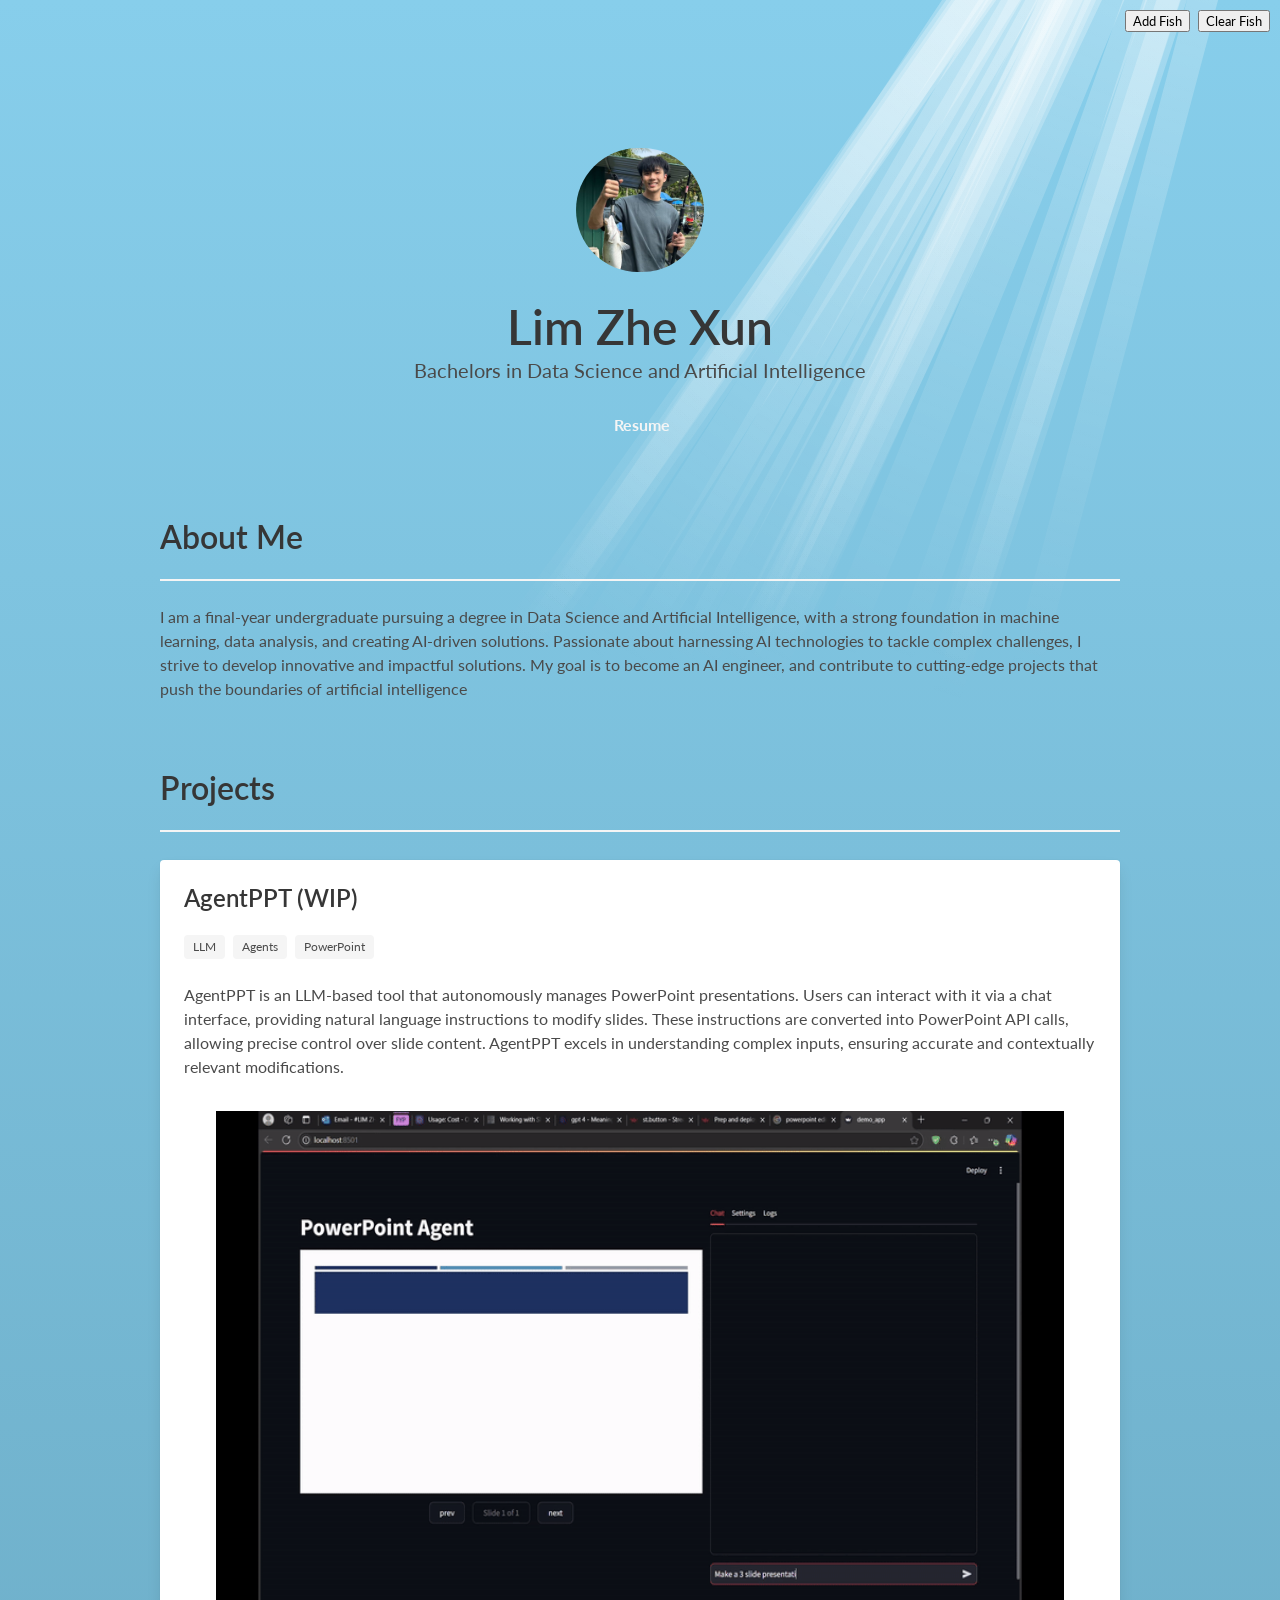
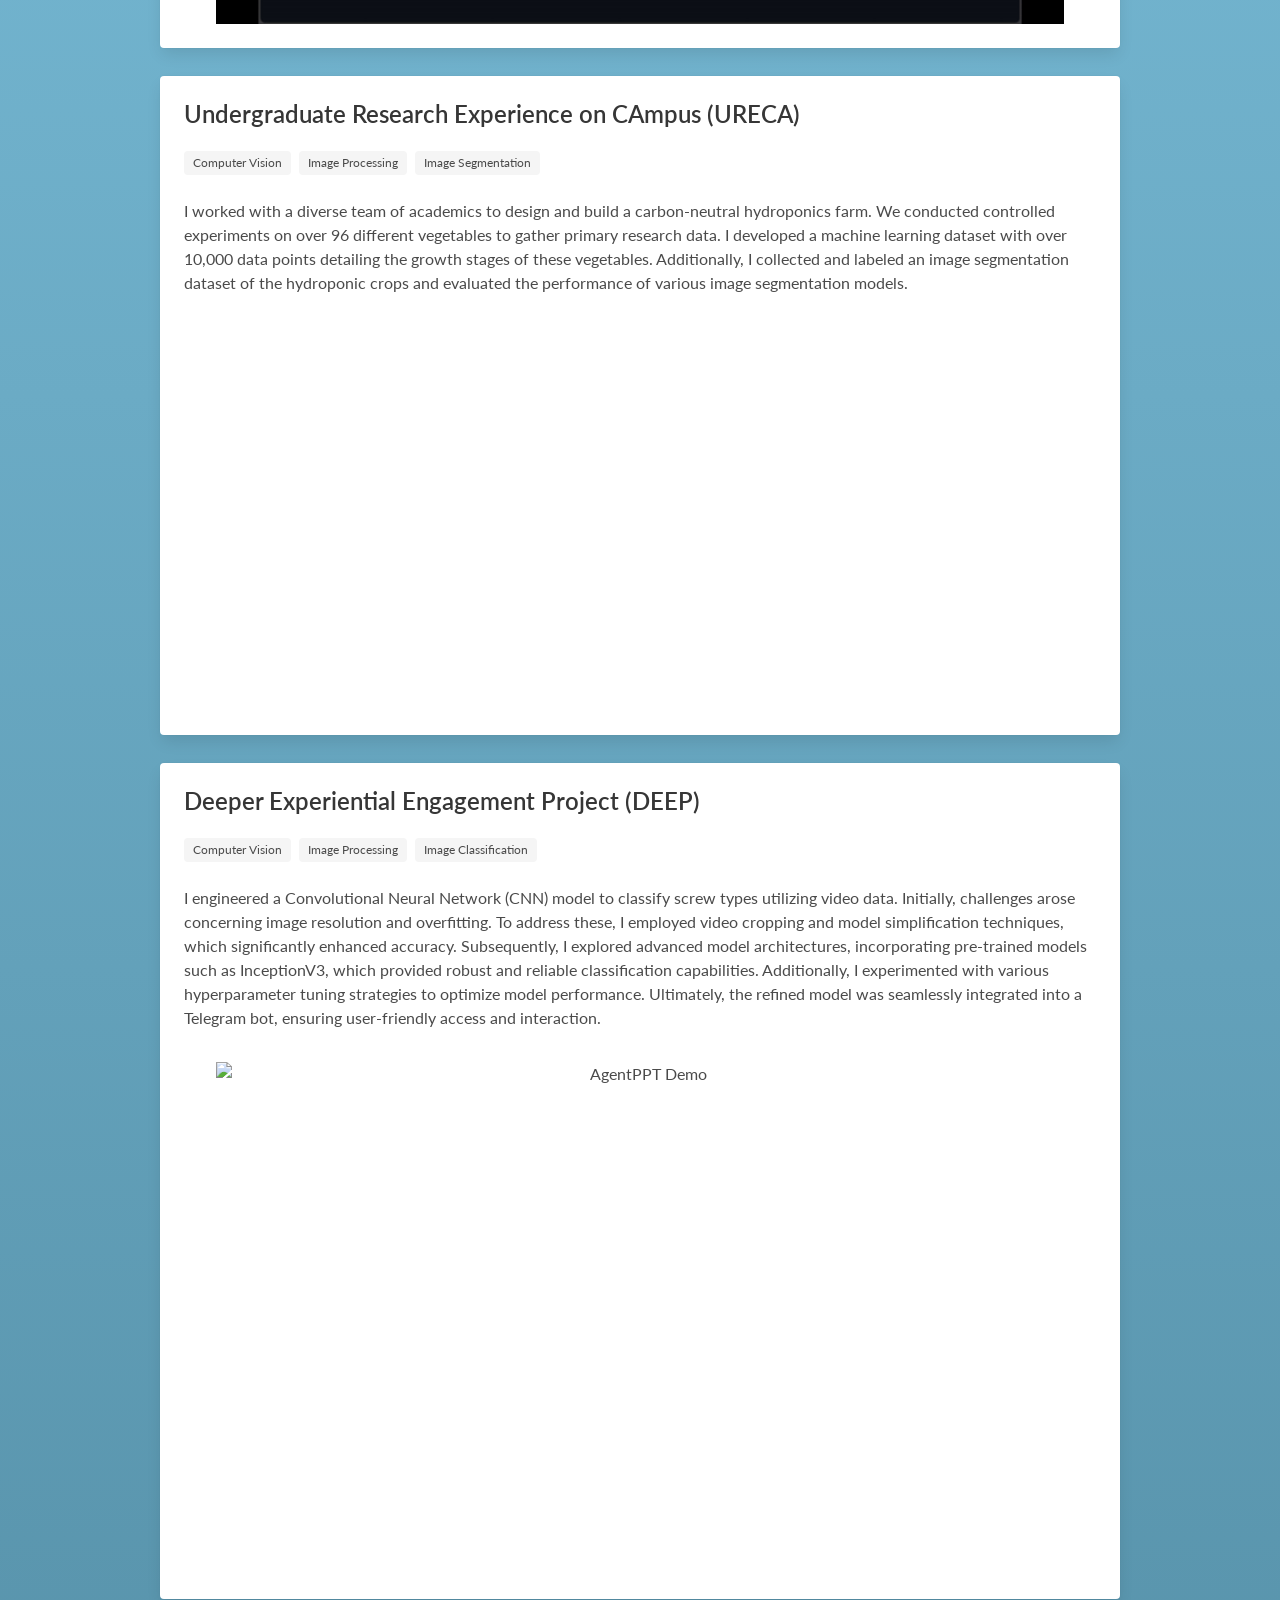
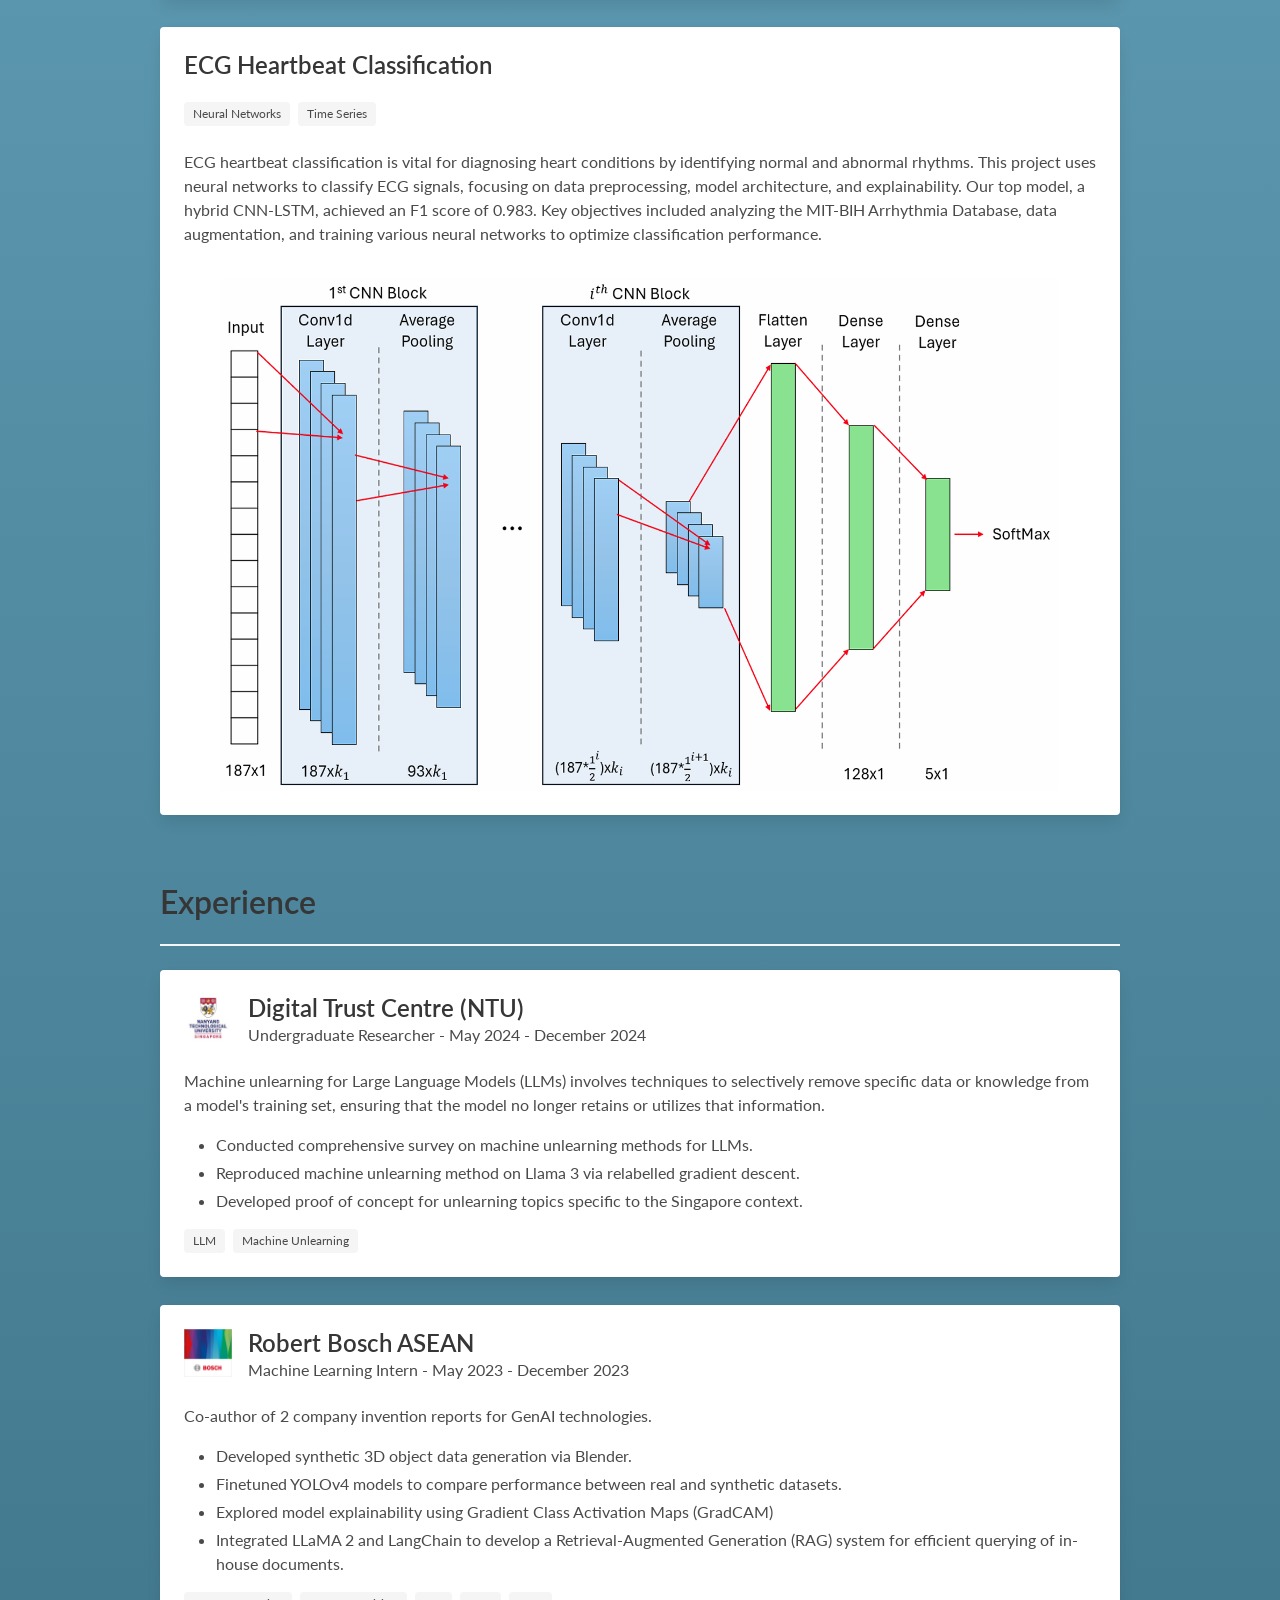
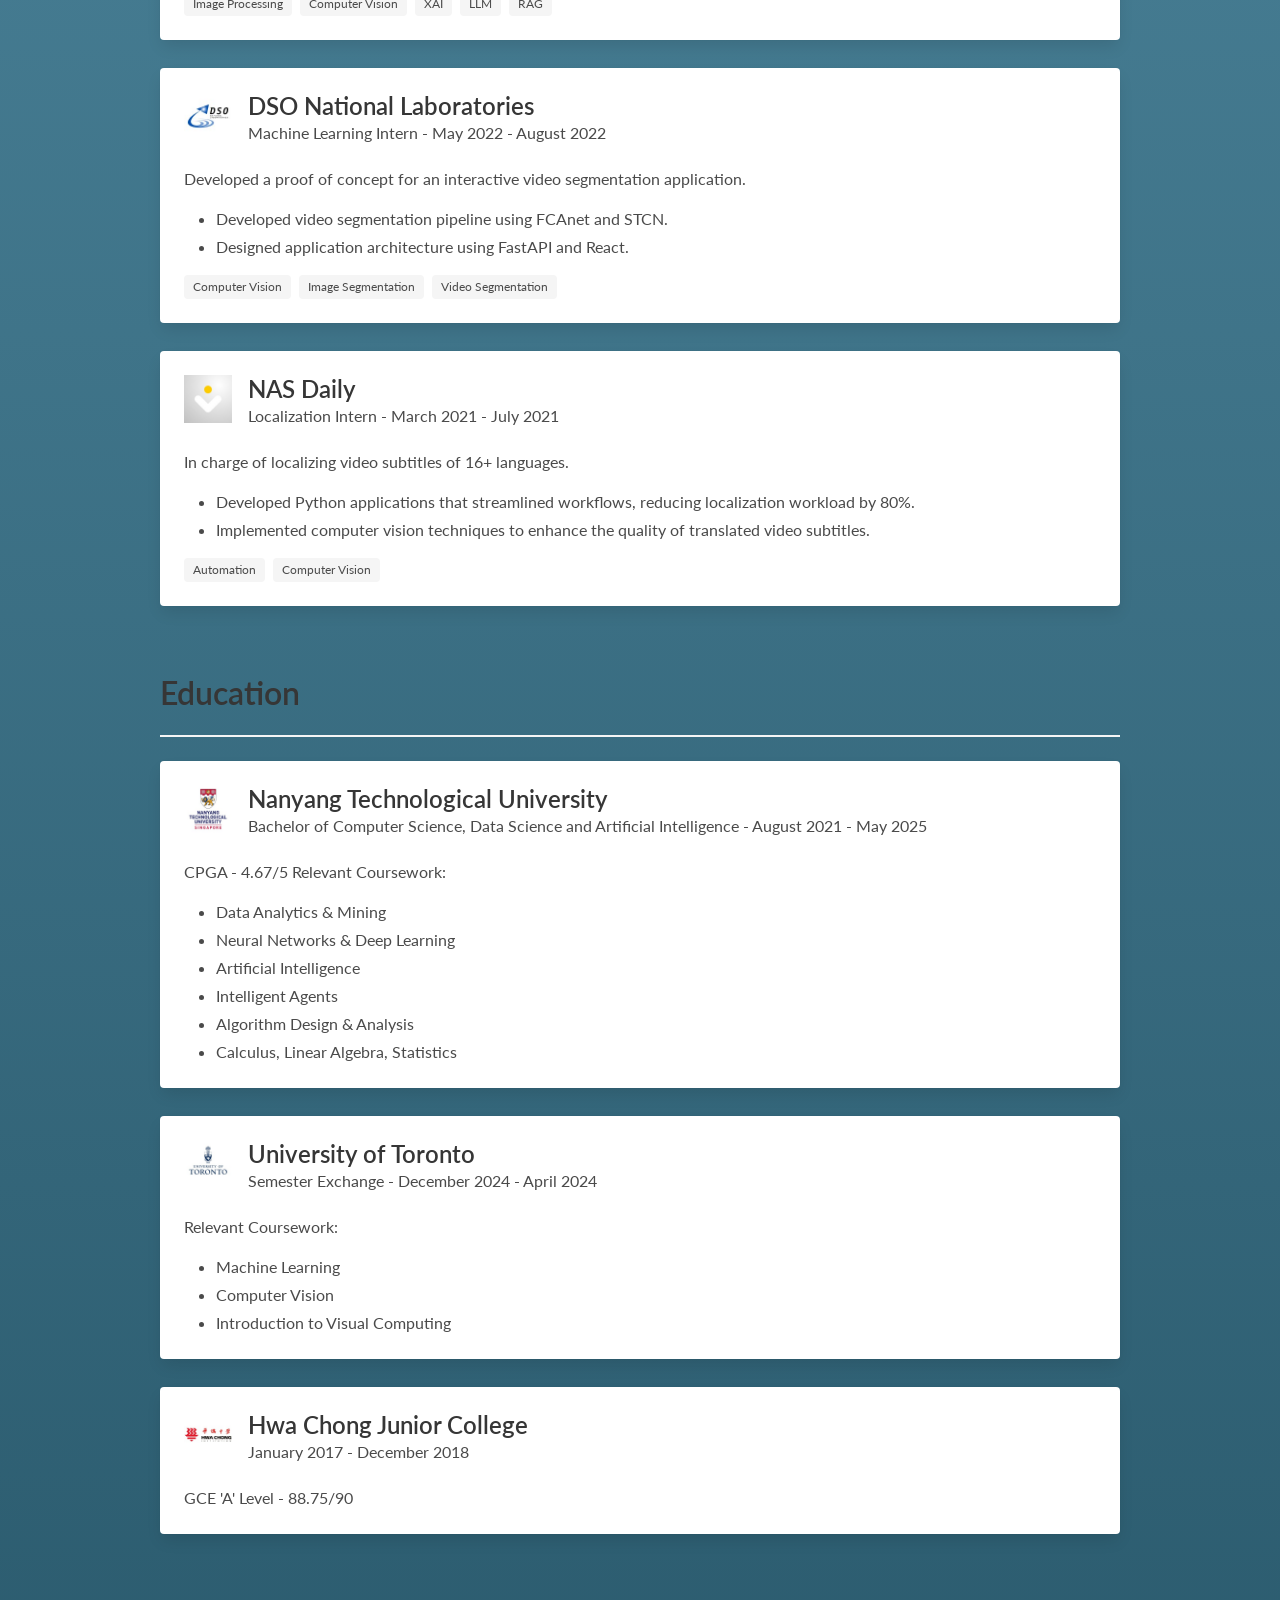
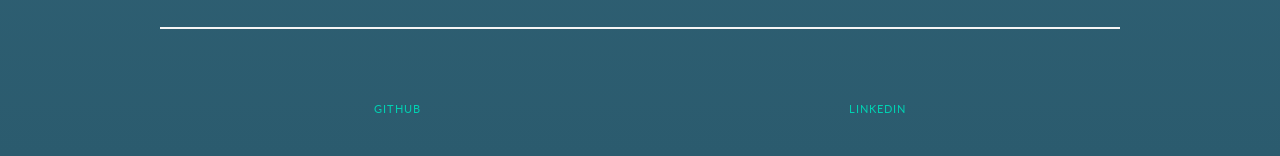
==== commit 0c562a7e: "change section order" ====
--- a/index.html
+++ b/index.html
@@ -146,7 +146,7 @@
   <div class="light-rays">
 
     <script>
-      function spawnLightRays(meanLeft = 0.73, stdDevLeft = 0.15, meanDuration = 2, stdDevDuration = 0.5, meanWidth=30, stdDevWidth=20) {
+      function spawnLightRays(meanLeft = 0.73, stdDevLeft = 0.15, meanDuration = 2, stdDevDuration = 0.5, meanWidth=30, stdDevWidth=10) {
         const lightRaysContainer = document.querySelector('.light-rays');
         const baseRayCount = 10; // Base number of rays for a standard screen size
         const screenWidthFactor = window.innerWidth / 960; // Assuming 1920px as a base screen width
@@ -277,6 +277,107 @@
     </div>
   </section>
 
+
+
+  <!-- Projects -->
+  <section class="section">
+    <div class="container">
+      <h1 class="title">Projects</h1>
+      <hr />
+
+      <div class="card card-gap">
+        <div class="card-content">
+          <div class="media">
+            <div class="media-content">
+              <p class="title is-4">AgentPPT (WIP)</p>
+              <div class="tags">
+                <span class="tag">LLM</span>
+                <span class="tag">Agents</span>
+                <span class="tag">PowerPoint</span>
+              </div>
+            </div>
+          </div>
+          <div class="content" id="project-1">
+            <p>AgentPPT is an LLM-based tool that autonomously manages PowerPoint presentations. Users can interact with it via a chat interface, providing natural language instructions to modify slides. These instructions are converted into PowerPoint API calls, allowing precise control over slide content. AgentPPT excels in understanding complex inputs, ensuring accurate and contextually relevant modifications.</p>
+            <figure class="image is-16by9">
+              <img src="img/agentppt_demo.gif" alt="AgentPPT Demo">
+            </figure>
+          </div>
+        </div>
+      </div>
+
+      <div class="card card-gap">
+        <div class="card-content">
+          <div class="media">
+            <div class="media-content">
+              <p class="title is-4">Undergraduate Research Experience on CAmpus (URECA)</p>
+              <div class="tags">
+                <span class="tag">Computer Vision</span>
+                <span class="tag">Image Processing</span>
+                <span class="tag">Image Segmentation</span>
+              </div>
+            </div>
+          </div>
+          <div class="content" id="project-2">
+            <p>I worked with a diverse team of academics to design and build a carbon-neutral hydroponics farm. We conducted controlled experiments on over 96 different vegetables to gather primary research data. I developed a machine learning dataset with over 10,000 data points detailing the growth stages of these vegetables. Additionally, I collected and labeled an image segmentation dataset of the hydroponic crops and evaluated the performance of various image segmentation models.</p>
+            <div class="video-container" style="display: flex; justify-content: center;">
+              <iframe width="640" height="400" src="https://www.youtube.com/embed/kTXCBeacZIw?si=xUJwsXlG6gP1FMy6" title="YouTube video player" frameborder="0" allow="accelerometer; autoplay; clipboard-write; encrypted-media; gyroscope; picture-in-picture; web-share" referrerpolicy="strict-origin-when-cross-origin" allowfullscreen></iframe>
+            </div>
+          </div>
+
+        </div>
+      </div>
+
+      
+      <div class="card card-gap">
+        <div class="card-content">
+          <div class="media">
+            <div class="media-content">
+              <p class="title is-4">Deeper Experiential Engagement Project (DEEP)</p>
+              <div class="tags">
+                <span class="tag">Computer Vision</span>
+                <span class="tag">Image Processing</span>
+                <span class="tag">Image Classification</span>
+              </div>
+            </div>
+          </div>
+          <div class="content" id="project-3">
+            <p>I engineered a Convolutional Neural Network (CNN) model to classify screw types utilizing video data. Initially, challenges arose concerning image resolution and overfitting. To address these, I employed video cropping and model simplification techniques, which significantly enhanced accuracy. Subsequently, I explored advanced model architectures, incorporating pre-trained models such as InceptionV3, which provided robust and reliable classification capabilities. Additionally, I experimented with various hyperparameter tuning strategies to optimize model performance. Ultimately, the refined model was seamlessly integrated into a Telegram bot, ensuring user-friendly access and interaction.</p>
+
+            <figure class="image is-16by9">
+              <img src="img/DEEP_demo.gif" alt="AgentPPT Demo">
+            </figure>
+          </div>
+        </div>
+      </div>
+
+      <div class="card card-gap">
+        <div class="card-content">
+          <div class="media">
+            <div class="media-content">
+              <p class="title is-4">ECG Heartbeat Classification</p>
+              <div class="tags">
+                <span class="tag">Neural Networks</span>
+                <span class="tag">Time Series</span>
+              </div>
+            </div>
+          </div>
+          <div class="content" id="project-4">
+            <p>ECG heartbeat classification is vital for diagnosing heart conditions by identifying normal and abnormal rhythms. This project uses neural networks to classify ECG signals, focusing on data preprocessing, model architecture, and explainability. Our top model, a hybrid CNN-LSTM, achieved an F1 score of 0.983. Key objectives included analyzing the MIT-BIH Arrhythmia Database, data augmentation, and training various neural networks to optimize classification performance.</p>
+
+            <figure class="image is-16by9">
+              <img src="img/ECG_architecture.PNG" alt="AgentPPT Demo">
+            </figure>
+          </div>
+
+        </div>
+      </div>
+
+      
+
+    </div>
+  </section>
+
   <!-- Experience  -->
   <section class="section">
     <div class="container">
@@ -406,106 +507,6 @@
     </div>
   </section>
 
-  <!-- Projects -->
-  <section class="section">
-    <div class="container">
-      <h1 class="title">Projects</h1>
-      <hr />
-
-      <div class="card card-gap">
-        <div class="card-content">
-          <div class="media">
-            <div class="media-content">
-              <p class="title is-4">AgentPPT</p>
-              <div class="tags">
-                <span class="tag">LLM</span>
-                <span class="tag">Agents</span>
-                <span class="tag">PowerPoint</span>
-              </div>
-            </div>
-          </div>
-          <div class="content" id="project-1">
-            <p>AgentPPT is an LLM-based tool that autonomously manages PowerPoint presentations. Users can interact with it via a chat interface, providing natural language instructions to modify slides. These instructions are converted into PowerPoint API calls, allowing precise control over slide content. AgentPPT excels in understanding complex inputs, ensuring accurate and contextually relevant modifications.</p>
-            <figure class="image is-16by9">
-              <img src="img/agentppt_demo.gif" alt="AgentPPT Demo">
-            </figure>
-          </div>
-        </div>
-      </div>
-
-      <div class="card card-gap">
-        <div class="card-content">
-          <div class="media">
-            <div class="media-content">
-              <p class="title is-4">Undergraduate Research Experience on CAmpus (URECA)</p>
-              <div class="tags">
-                <span class="tag">Computer Vision</span>
-                <span class="tag">Image Processing</span>
-                <span class="tag">Image Segmentation</span>
-              </div>
-            </div>
-          </div>
-          <div class="content" id="project-2">
-            <p>I worked with a diverse team of academics to design and build a carbon-neutral hydroponics farm. We conducted controlled experiments on over 96 different vegetables to gather primary research data. I developed a machine learning dataset with over 10,000 data points detailing the growth stages of these vegetables. Additionally, I collected and labeled an image segmentation dataset of the hydroponic crops and evaluated the performance of various image segmentation models.</p>
-            <div class="video-container" style="display: flex; justify-content: center;">
-              <iframe width="640" height="400" src="https://www.youtube.com/embed/kTXCBeacZIw?si=xUJwsXlG6gP1FMy6" title="YouTube video player" frameborder="0" allow="accelerometer; autoplay; clipboard-write; encrypted-media; gyroscope; picture-in-picture; web-share" referrerpolicy="strict-origin-when-cross-origin" allowfullscreen></iframe>
-            </div>
-          </div>
-
-        </div>
-      </div>
-
-      
-      <div class="card card-gap">
-        <div class="card-content">
-          <div class="media">
-            <div class="media-content">
-              <p class="title is-4">Deeper Experiential Engagement Project (DEEP)</p>
-              <div class="tags">
-                <span class="tag">Computer Vision</span>
-                <span class="tag">Image Processing</span>
-                <span class="tag">Image Classification</span>
-              </div>
-            </div>
-          </div>
-          <div class="content" id="project-3">
-            <p>I engineered a Convolutional Neural Network (CNN) model to classify screw types utilizing video data. Initially, challenges arose concerning image resolution and overfitting. To address these, I employed video cropping and model simplification techniques, which significantly enhanced accuracy. Subsequently, I explored advanced model architectures, incorporating pre-trained models such as InceptionV3, which provided robust and reliable classification capabilities. Additionally, I experimented with various hyperparameter tuning strategies to optimize model performance. Ultimately, the refined model was seamlessly integrated into a Telegram bot, ensuring user-friendly access and interaction.</p>
-
-            <figure class="image is-16by9">
-              <img src="img/DEEP_demo.gif" alt="AgentPPT Demo">
-            </figure>
-          </div>
-        </div>
-      </div>
-
-      <div class="card card-gap">
-        <div class="card-content">
-          <div class="media">
-            <div class="media-content">
-              <p class="title is-4">ECG Heartbeat Classification</p>
-              <div class="tags">
-                <span class="tag">Neural Networks</span>
-                <span class="tag">Time Series</span>
-              </div>
-            </div>
-          </div>
-          <div class="content" id="project-4">
-            <p>ECG heartbeat classification is vital for diagnosing heart conditions by identifying normal and abnormal rhythms. This project uses neural networks to classify ECG signals, focusing on data preprocessing, model architecture, and explainability. Our top model, a hybrid CNN-LSTM, achieved an F1 score of 0.983. Key objectives included analyzing the MIT-BIH Arrhythmia Database, data augmentation, and training various neural networks to optimize classification performance.</p>
-
-            <figure class="image is-16by9">
-              <img src="img/ECG_architecture.PNG" alt="AgentPPT Demo">
-            </figure>
-          </div>
-
-        </div>
-      </div>
-
-      
-
-    </div>
-  </section>
-
-
   <!-- Education -->
   <section class="section">
     <div class="container">
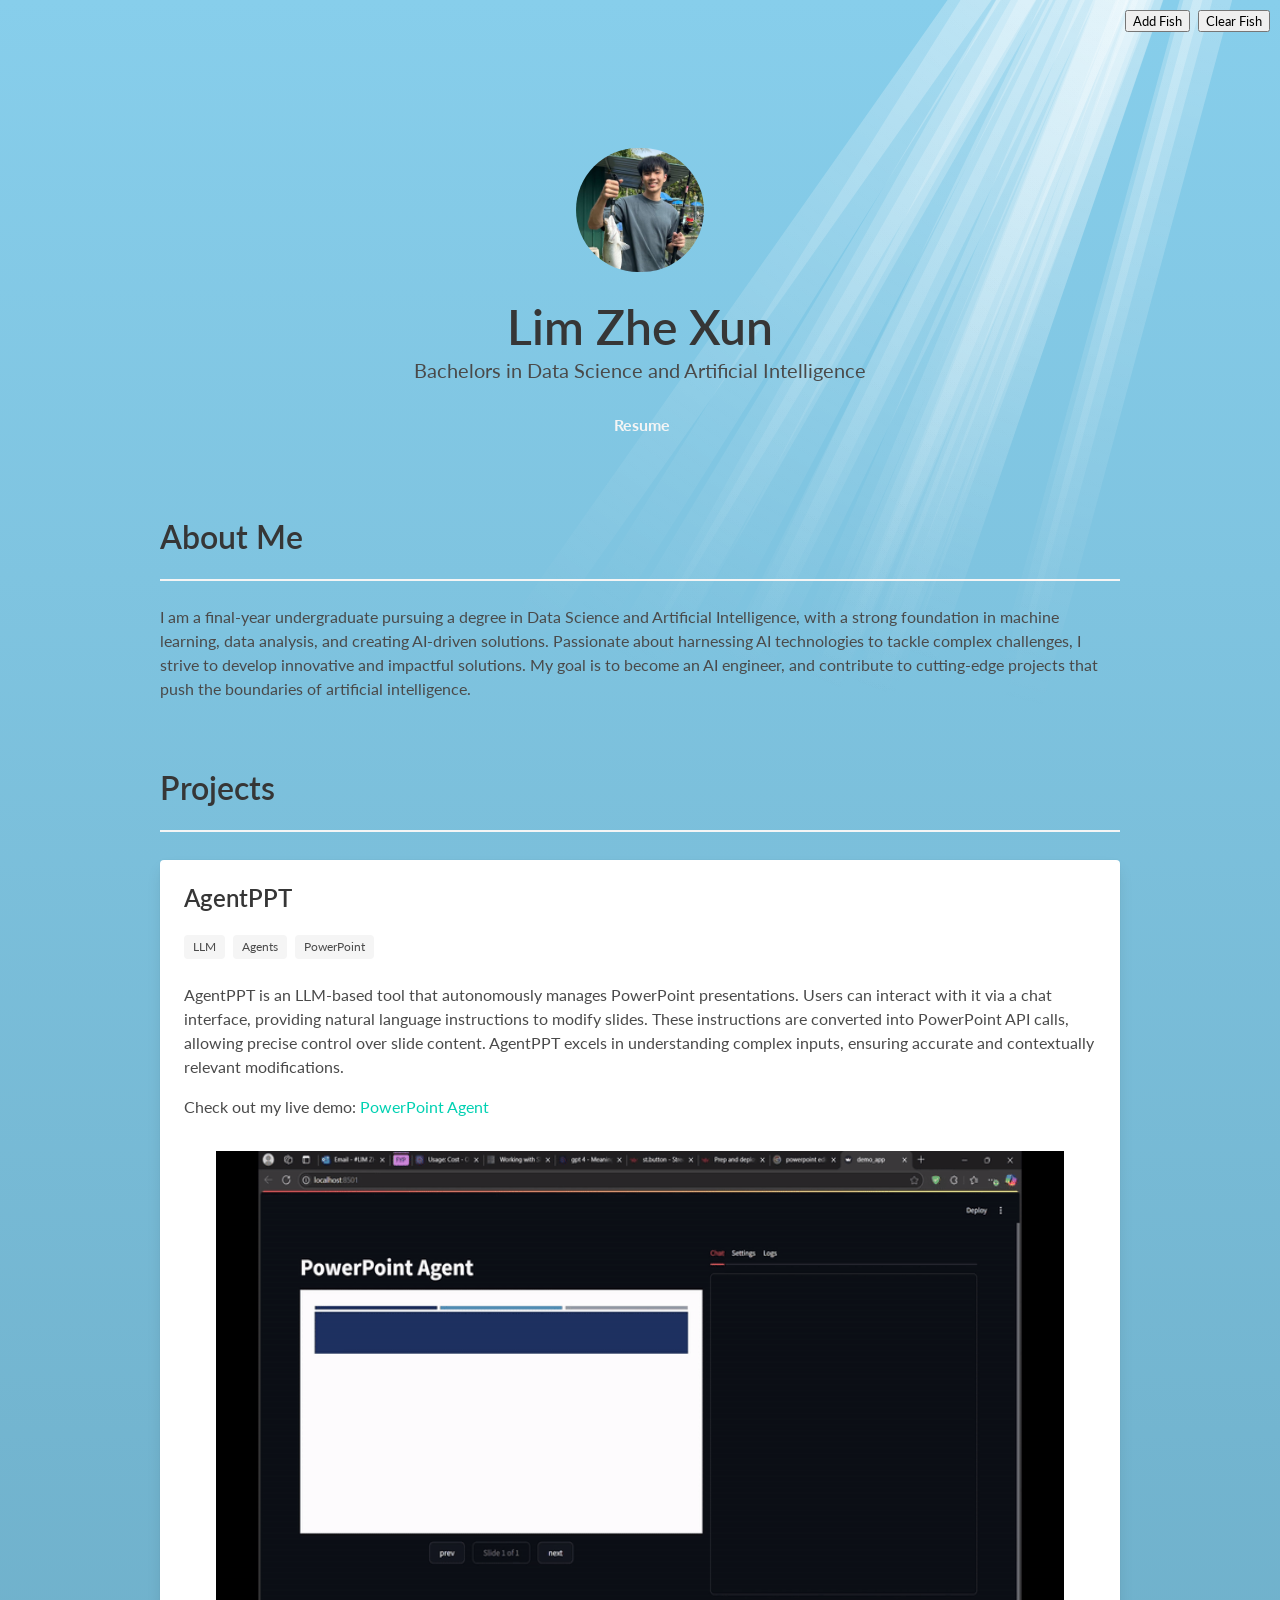
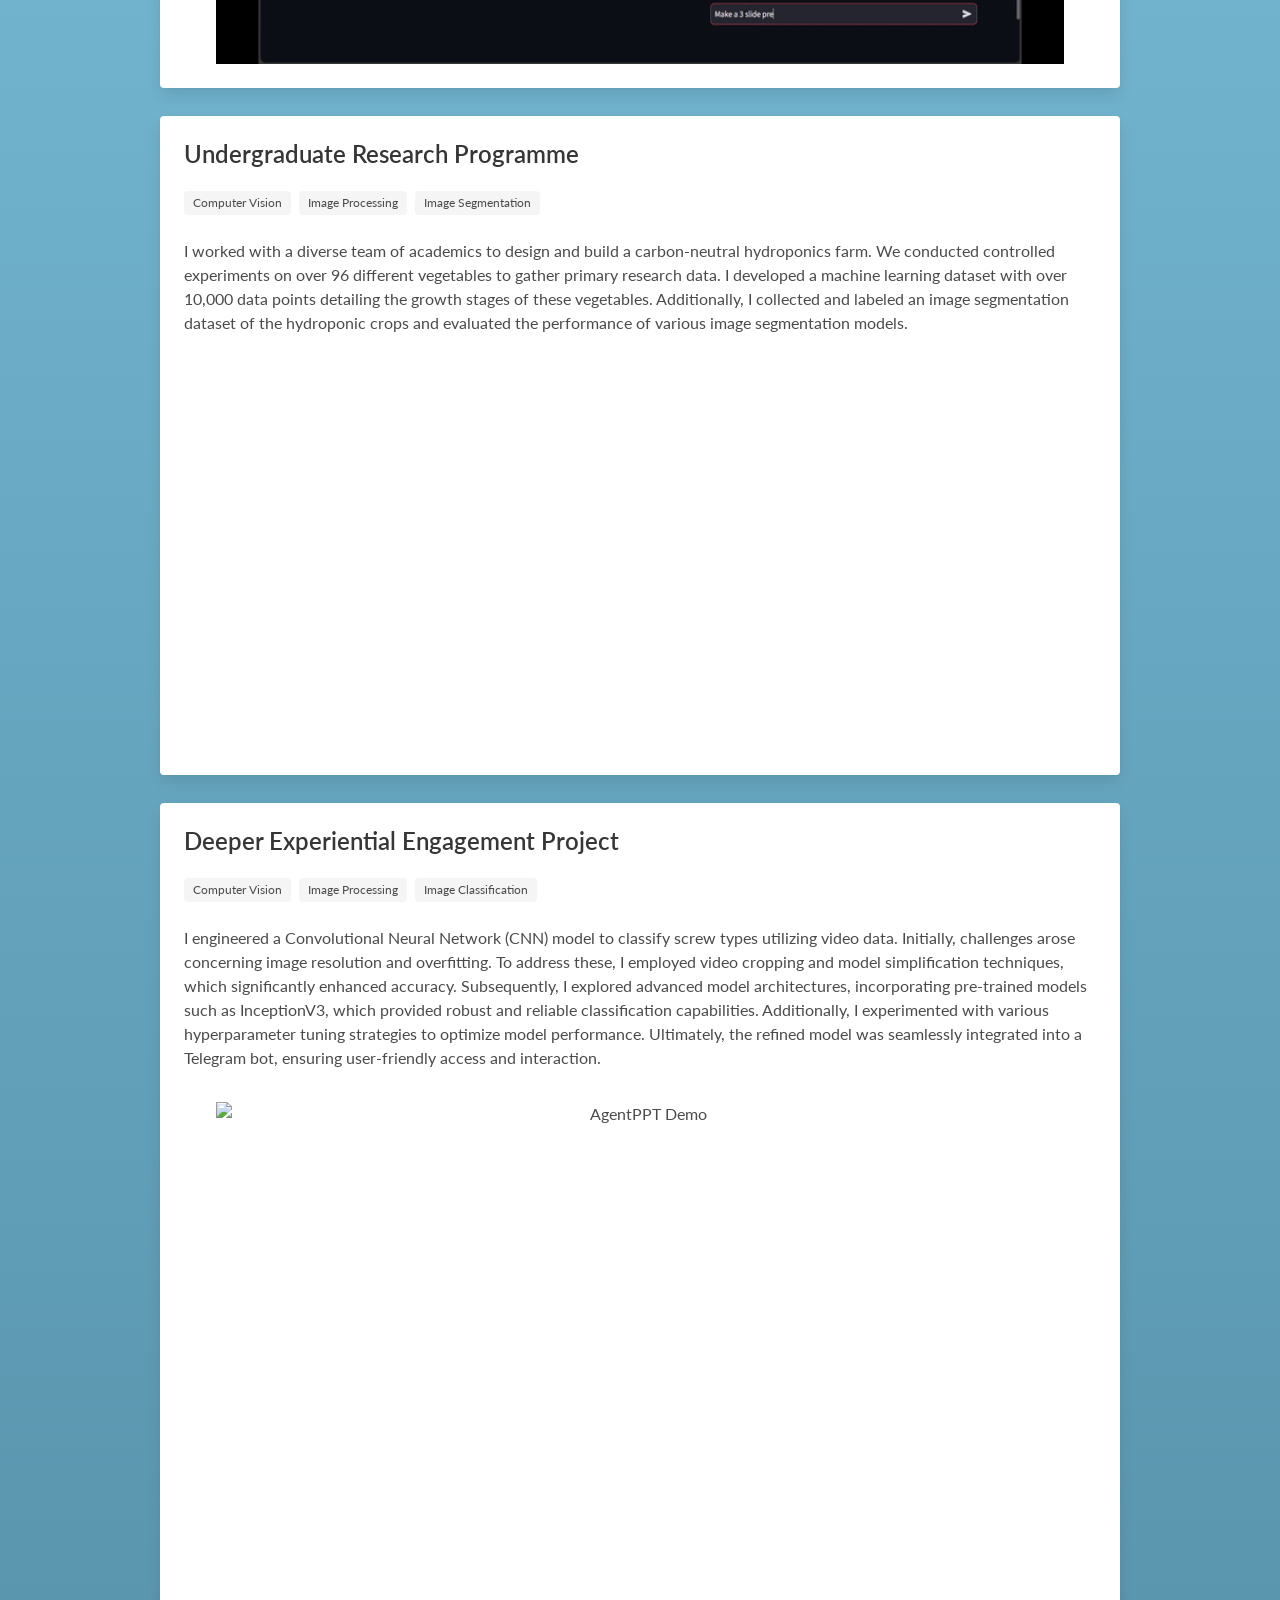
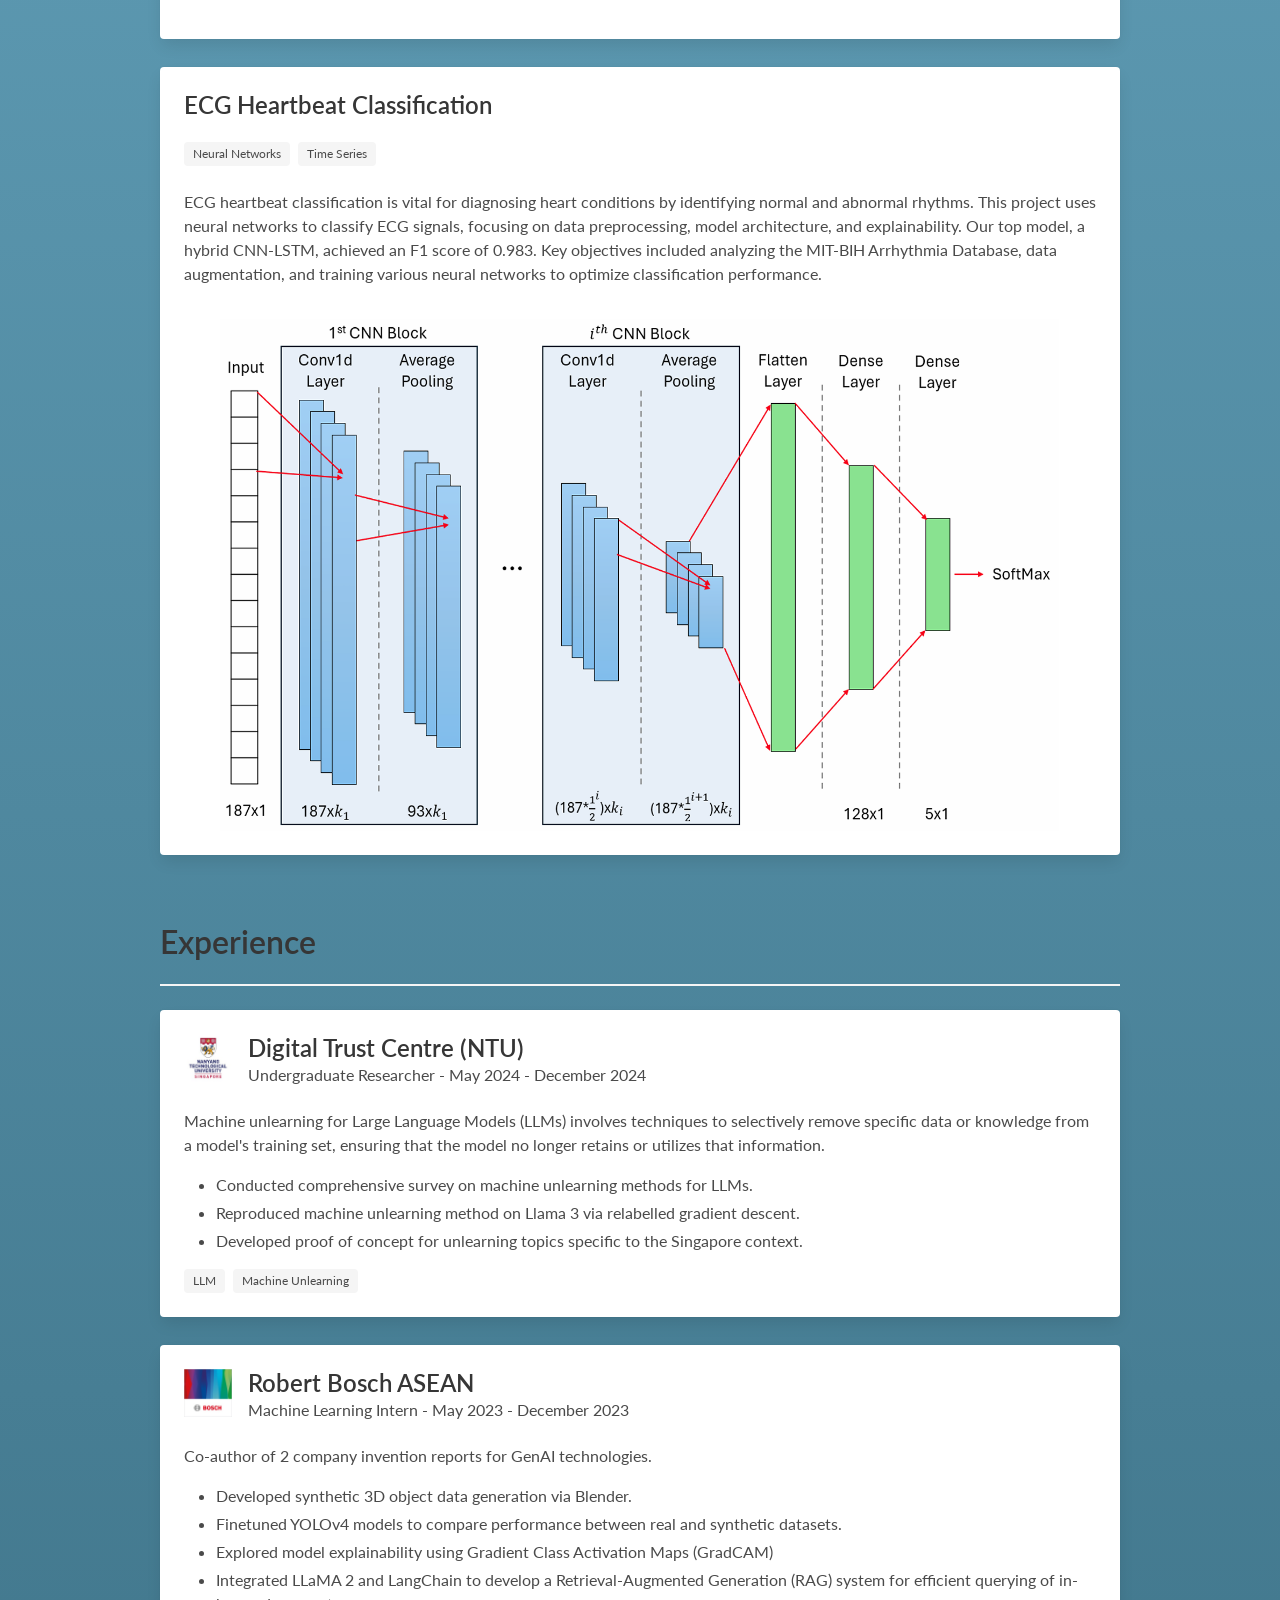
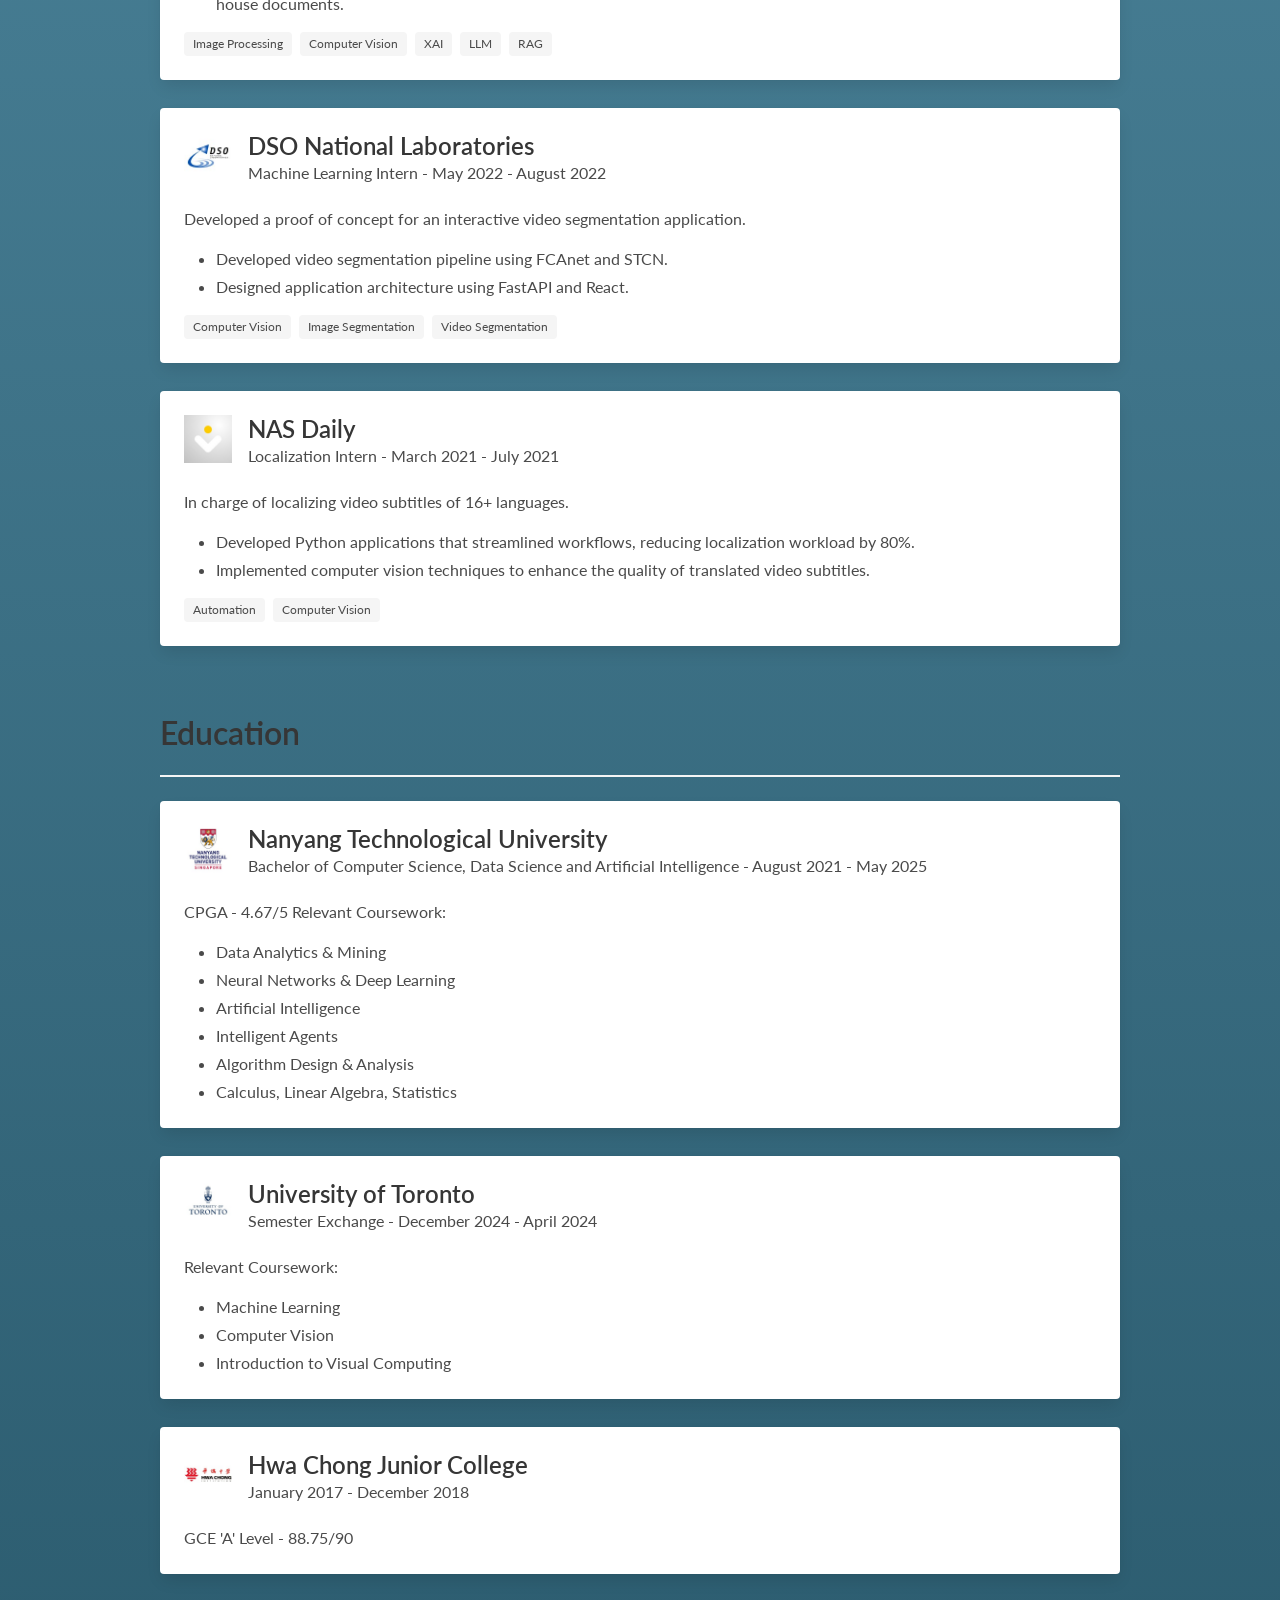
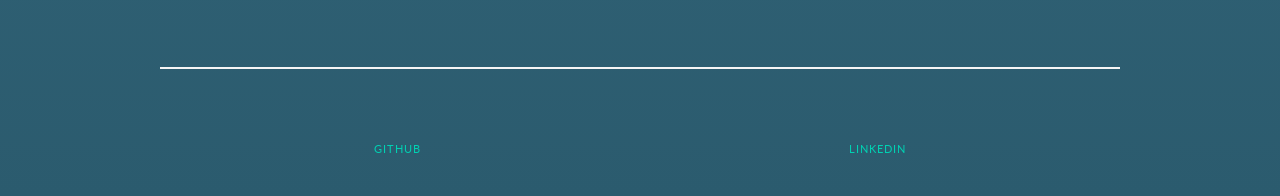
==== commit 038c2f7d: "update live demo link" ====
--- a/index.html
+++ b/index.html
@@ -272,8 +272,7 @@
     <div class="container">
       <h1 class="title">About Me</h1>
       <hr />
-      <p>I am a final-year undergraduate pursuing a degree in Data Science and Artificial Intelligence, with a strong foundation in machine learning, data analysis, and creating AI-driven solutions. Passionate about harnessing AI technologies to tackle complex challenges, I strive to develop innovative and impactful solutions. My goal is to become an AI engineer, and contribute to cutting-edge projects that push the boundaries of artificial intelligence
-      </p>
+      <p>I am a final-year undergraduate pursuing a degree in Data Science and Artificial Intelligence, with a strong foundation in machine learning, data analysis, and creating AI-driven solutions. Passionate about harnessing AI technologies to tackle complex challenges, I strive to develop innovative and impactful solutions. My goal is to become an AI engineer, and contribute to cutting-edge projects that push the boundaries of artificial intelligence.</p>
     </div>
   </section>
 
@@ -289,7 +288,7 @@
         <div class="card-content">
           <div class="media">
             <div class="media-content">
-              <p class="title is-4">AgentPPT (WIP)</p>
+              <p class="title is-4">AgentPPT</p>
               <div class="tags">
                 <span class="tag">LLM</span>
                 <span class="tag">Agents</span>
@@ -299,6 +298,7 @@
           </div>
           <div class="content" id="project-1">
             <p>AgentPPT is an LLM-based tool that autonomously manages PowerPoint presentations. Users can interact with it via a chat interface, providing natural language instructions to modify slides. These instructions are converted into PowerPoint API calls, allowing precise control over slide content. AgentPPT excels in understanding complex inputs, ensuring accurate and contextually relevant modifications.</p>
+            <p>Check out my live demo: <a href="https://powerpoint-agent-fzj4avkcgkrr8n4igj89vg.streamlit.app/" target="_blank">PowerPoint Agent</a></p>
             <figure class="image is-16by9">
               <img src="img/agentppt_demo.gif" alt="AgentPPT Demo">
             </figure>
@@ -310,7 +310,7 @@
         <div class="card-content">
           <div class="media">
             <div class="media-content">
-              <p class="title is-4">Undergraduate Research Experience on CAmpus (URECA)</p>
+              <p class="title is-4">Undergraduate Research Programme</p>
               <div class="tags">
                 <span class="tag">Computer Vision</span>
                 <span class="tag">Image Processing</span>
@@ -333,7 +333,7 @@
         <div class="card-content">
           <div class="media">
             <div class="media-content">
-              <p class="title is-4">Deeper Experiential Engagement Project (DEEP)</p>
+              <p class="title is-4">Deeper Experiential Engagement Project</p>
               <div class="tags">
                 <span class="tag">Computer Vision</span>
                 <span class="tag">Image Processing</span>
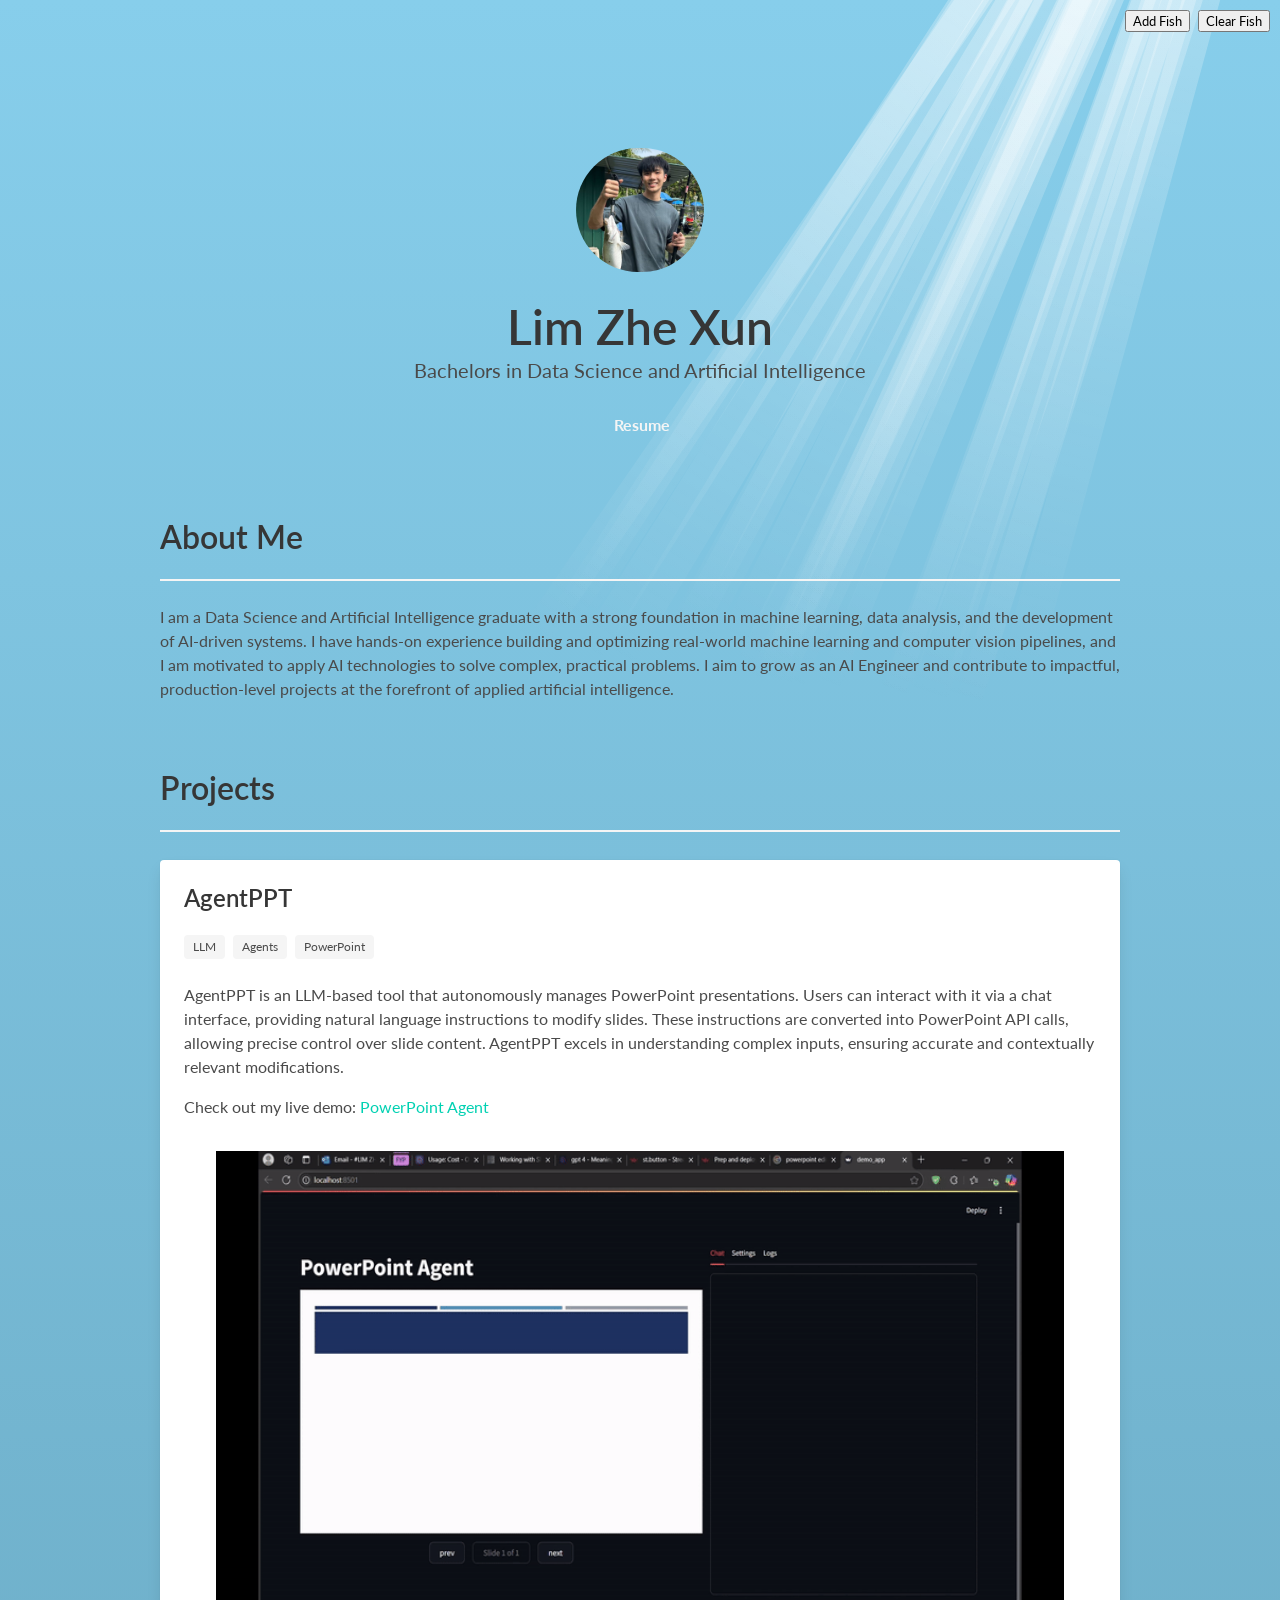
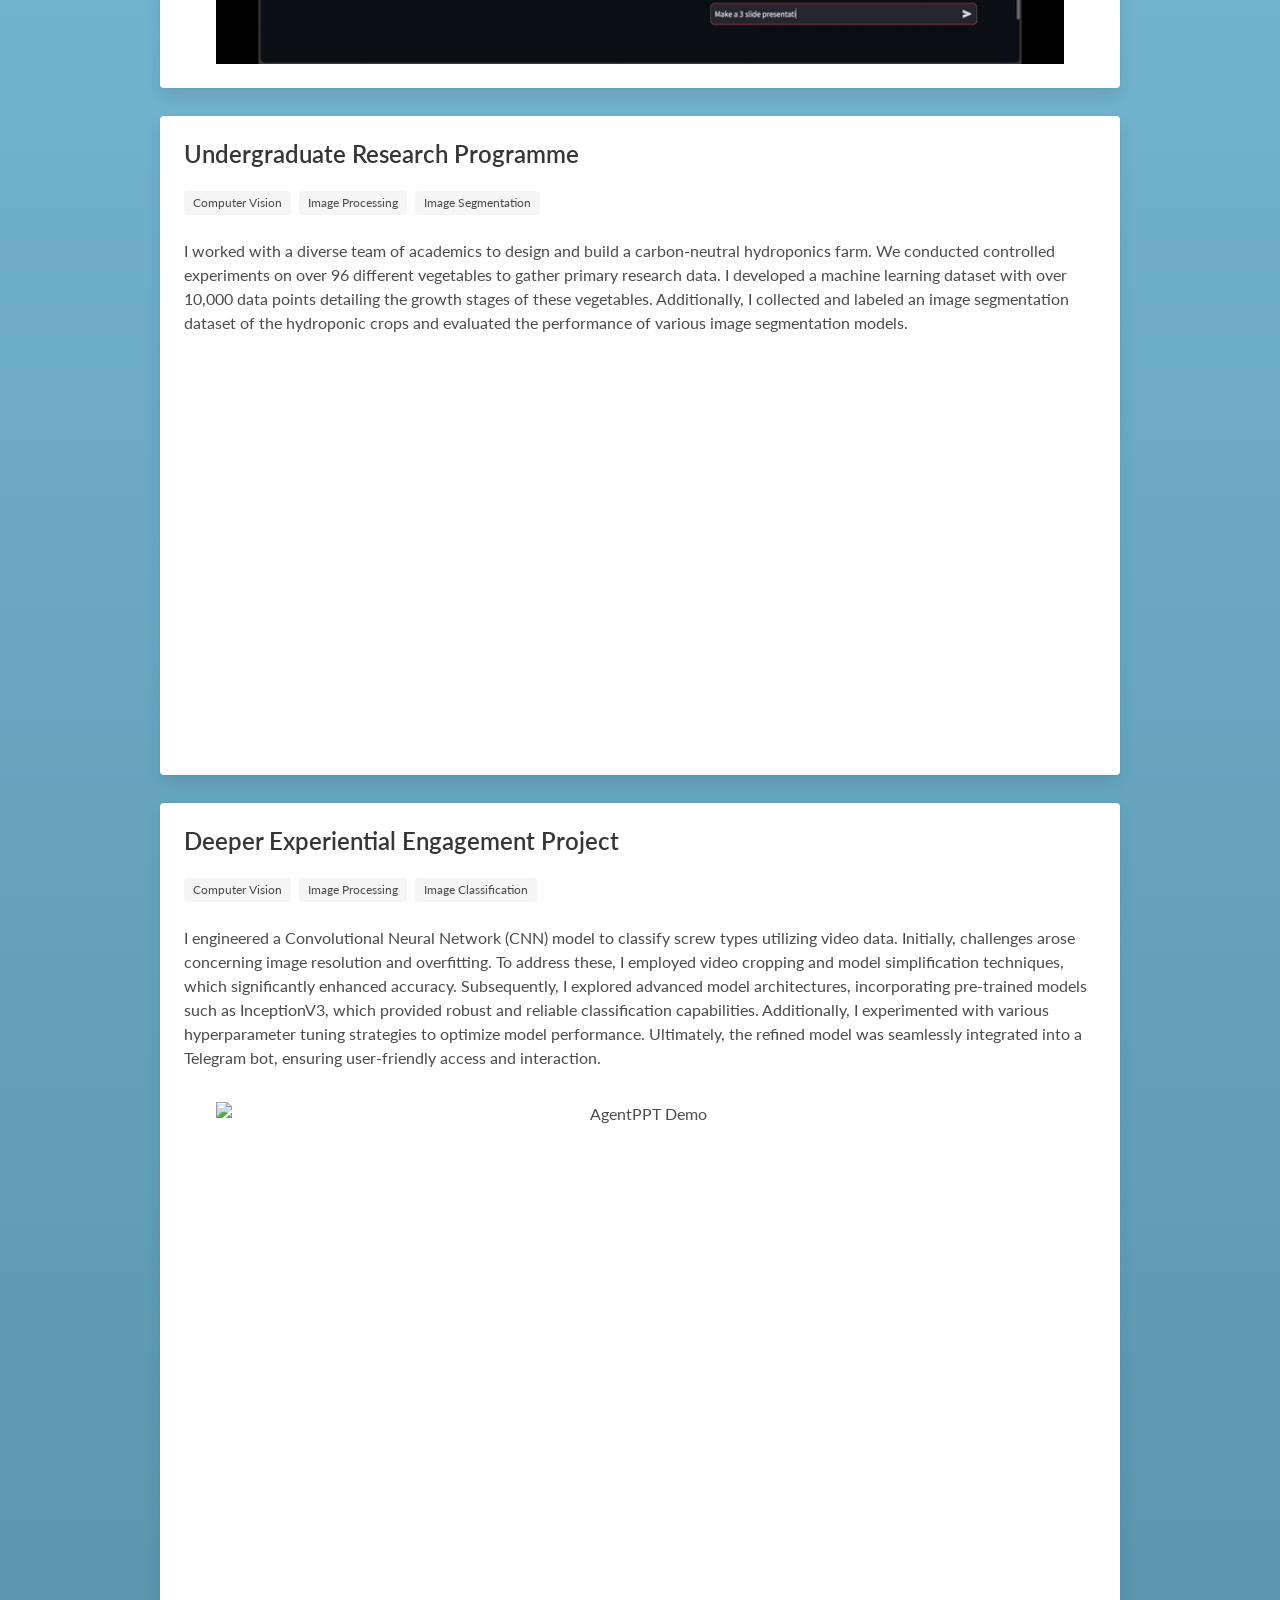
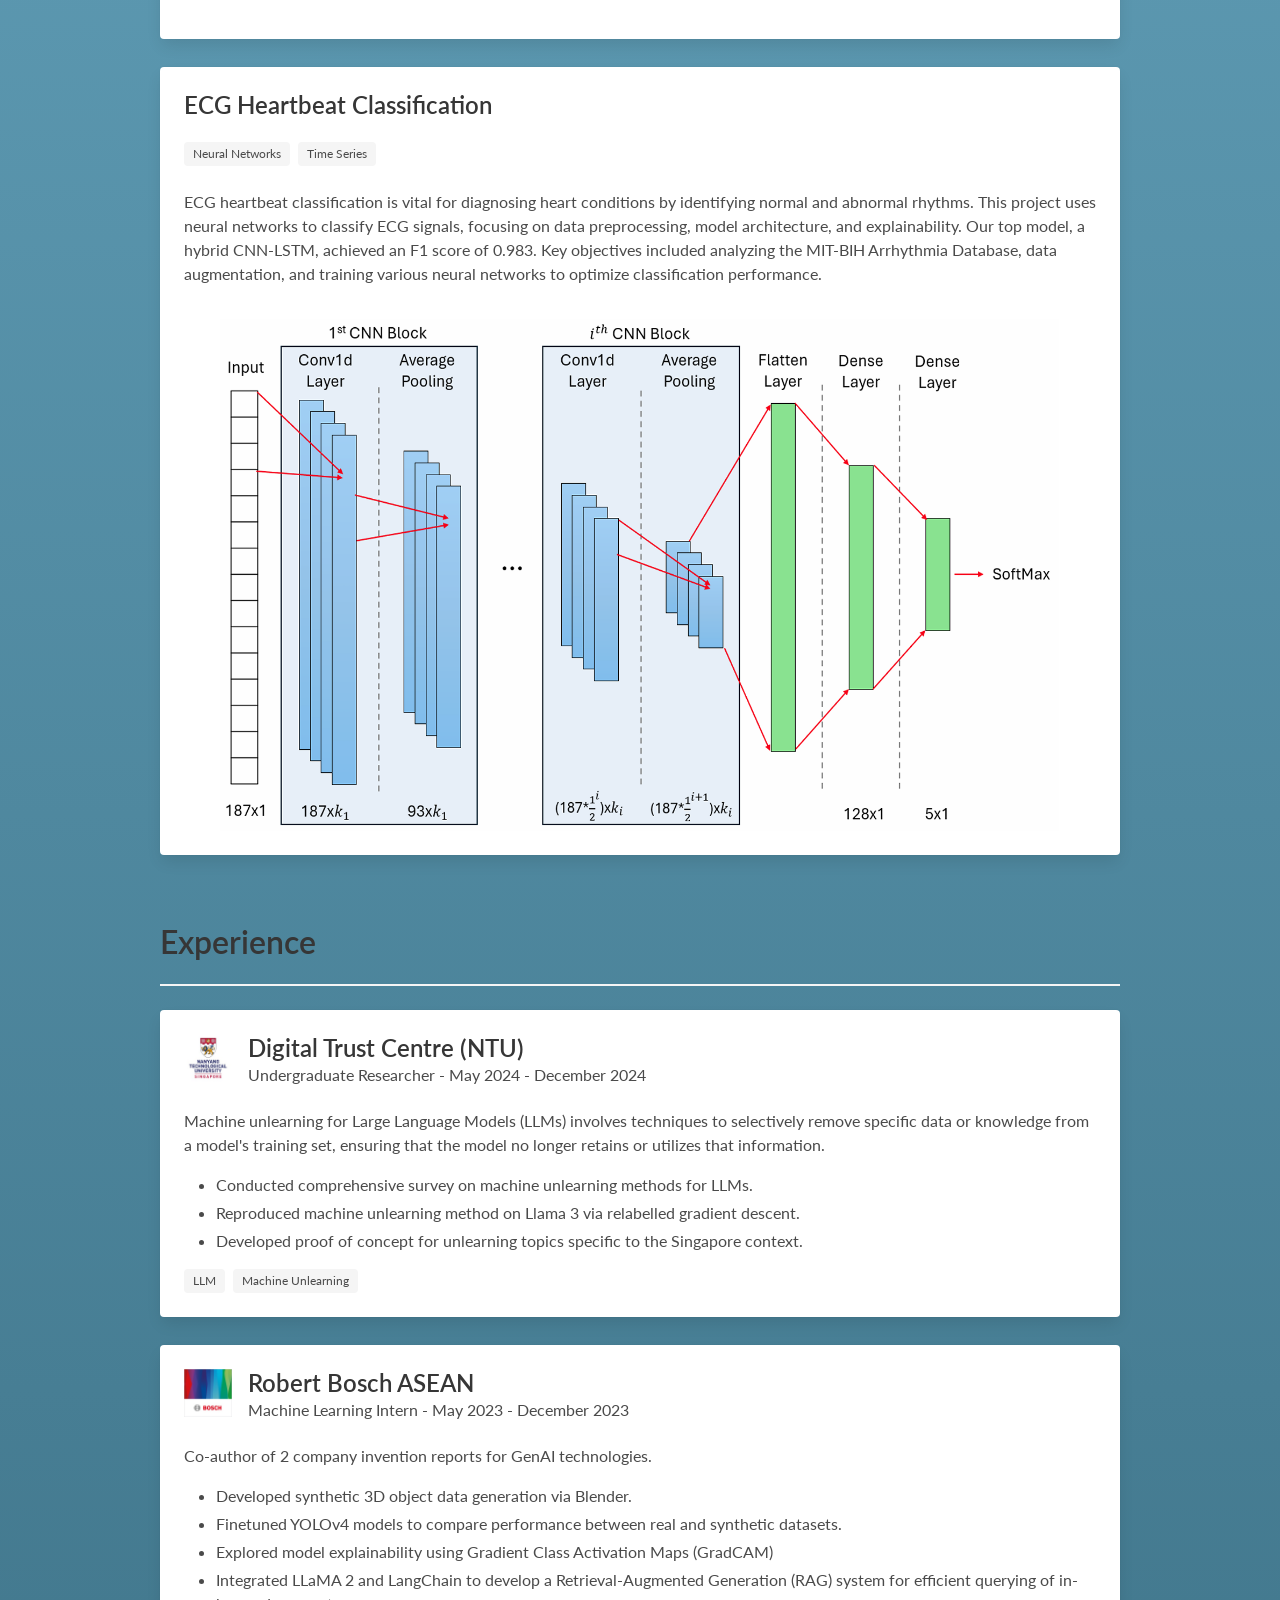
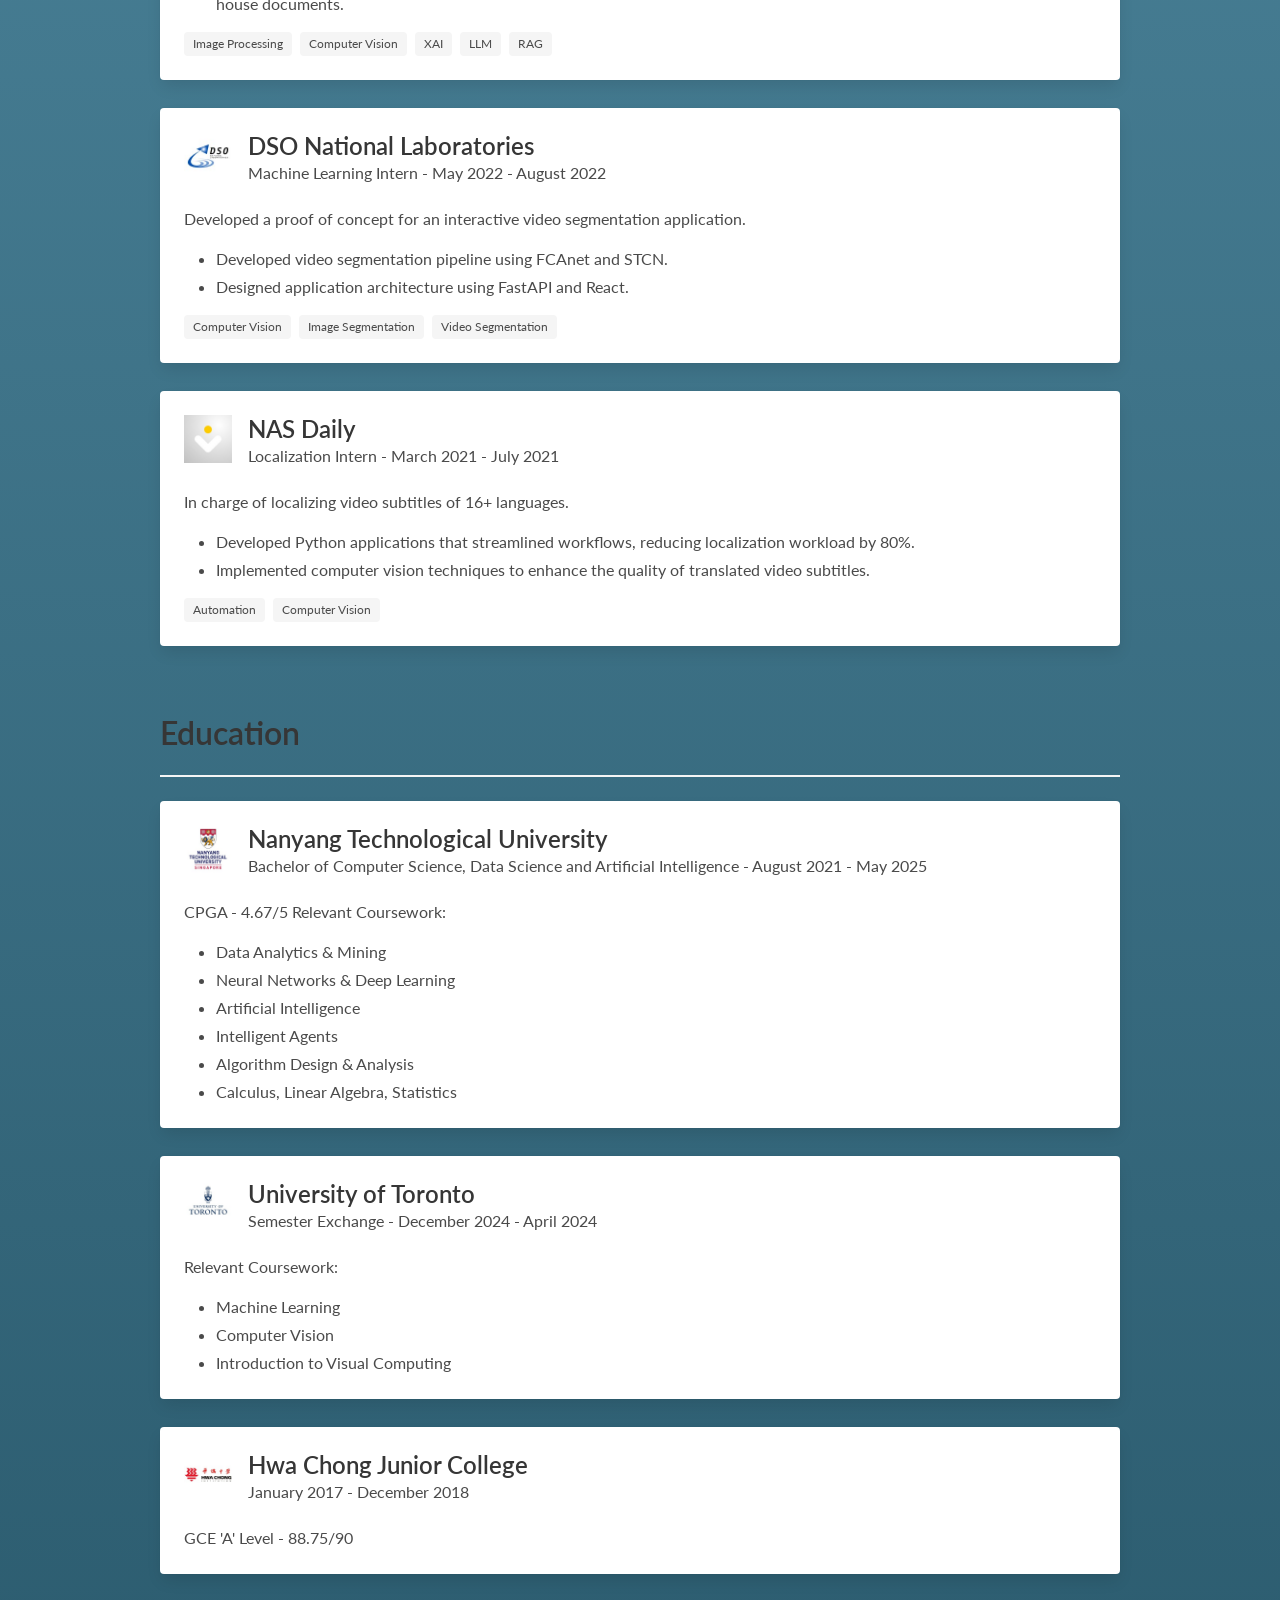
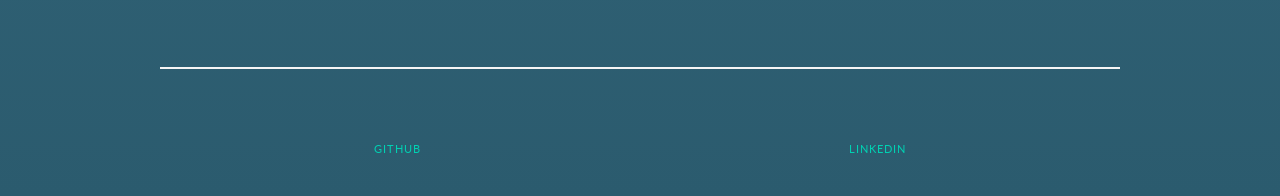
==== commit ddeccf7d: "update self intro" ====
--- a/index.html
+++ b/index.html
@@ -272,7 +272,7 @@
     <div class="container">
       <h1 class="title">About Me</h1>
       <hr />
-      <p>I am a final-year undergraduate pursuing a degree in Data Science and Artificial Intelligence, with a strong foundation in machine learning, data analysis, and creating AI-driven solutions. Passionate about harnessing AI technologies to tackle complex challenges, I strive to develop innovative and impactful solutions. My goal is to become an AI engineer, and contribute to cutting-edge projects that push the boundaries of artificial intelligence.</p>
+      <p>I am a Data Science and Artificial Intelligence graduate with a strong foundation in machine learning, data analysis, and the development of AI-driven systems. I have hands-on experience building and optimizing real-world machine learning and computer vision pipelines, and I am motivated to apply AI technologies to solve complex, practical problems. I aim to grow as an AI Engineer and contribute to impactful, production-level projects at the forefront of applied artificial intelligence.</p>
     </div>
   </section>
 
@@ -637,4 +637,4 @@
   <script src="js/bundle.js"></script>
 </body>
 
-</html>+</html>
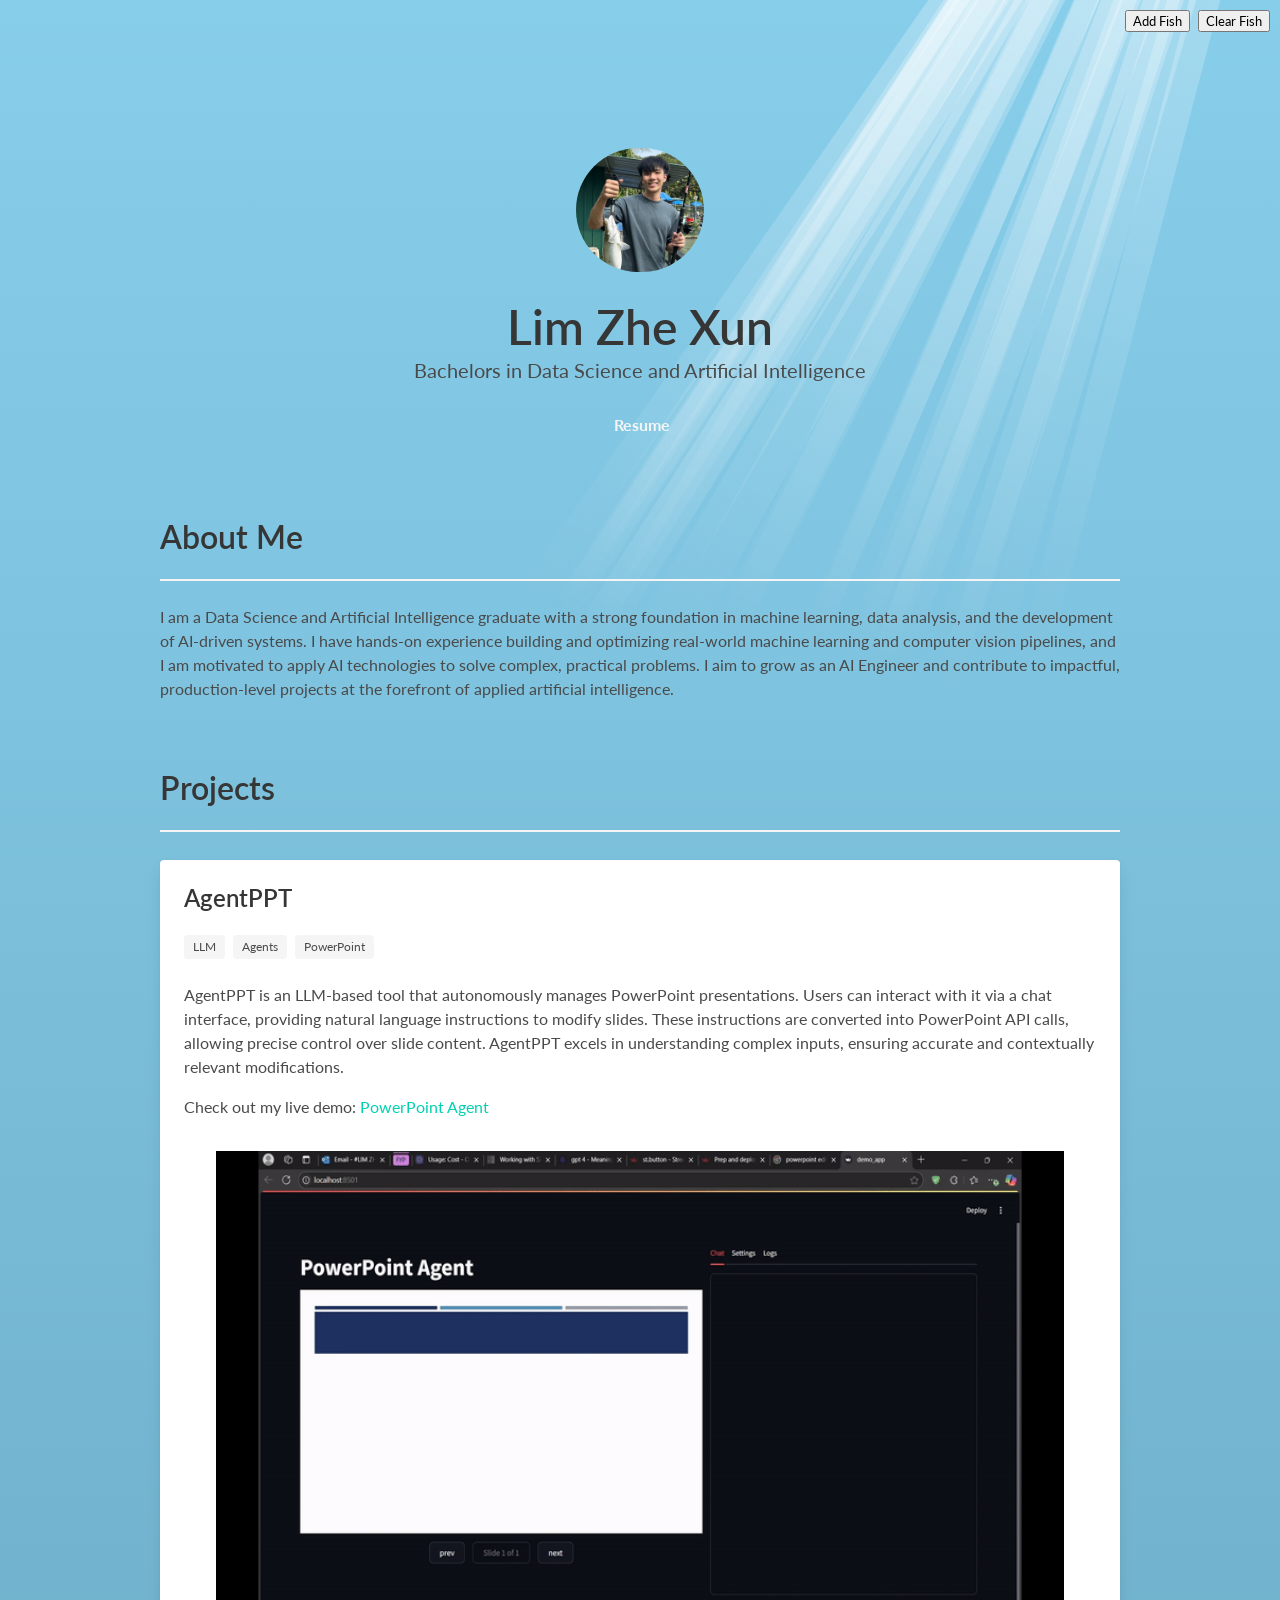
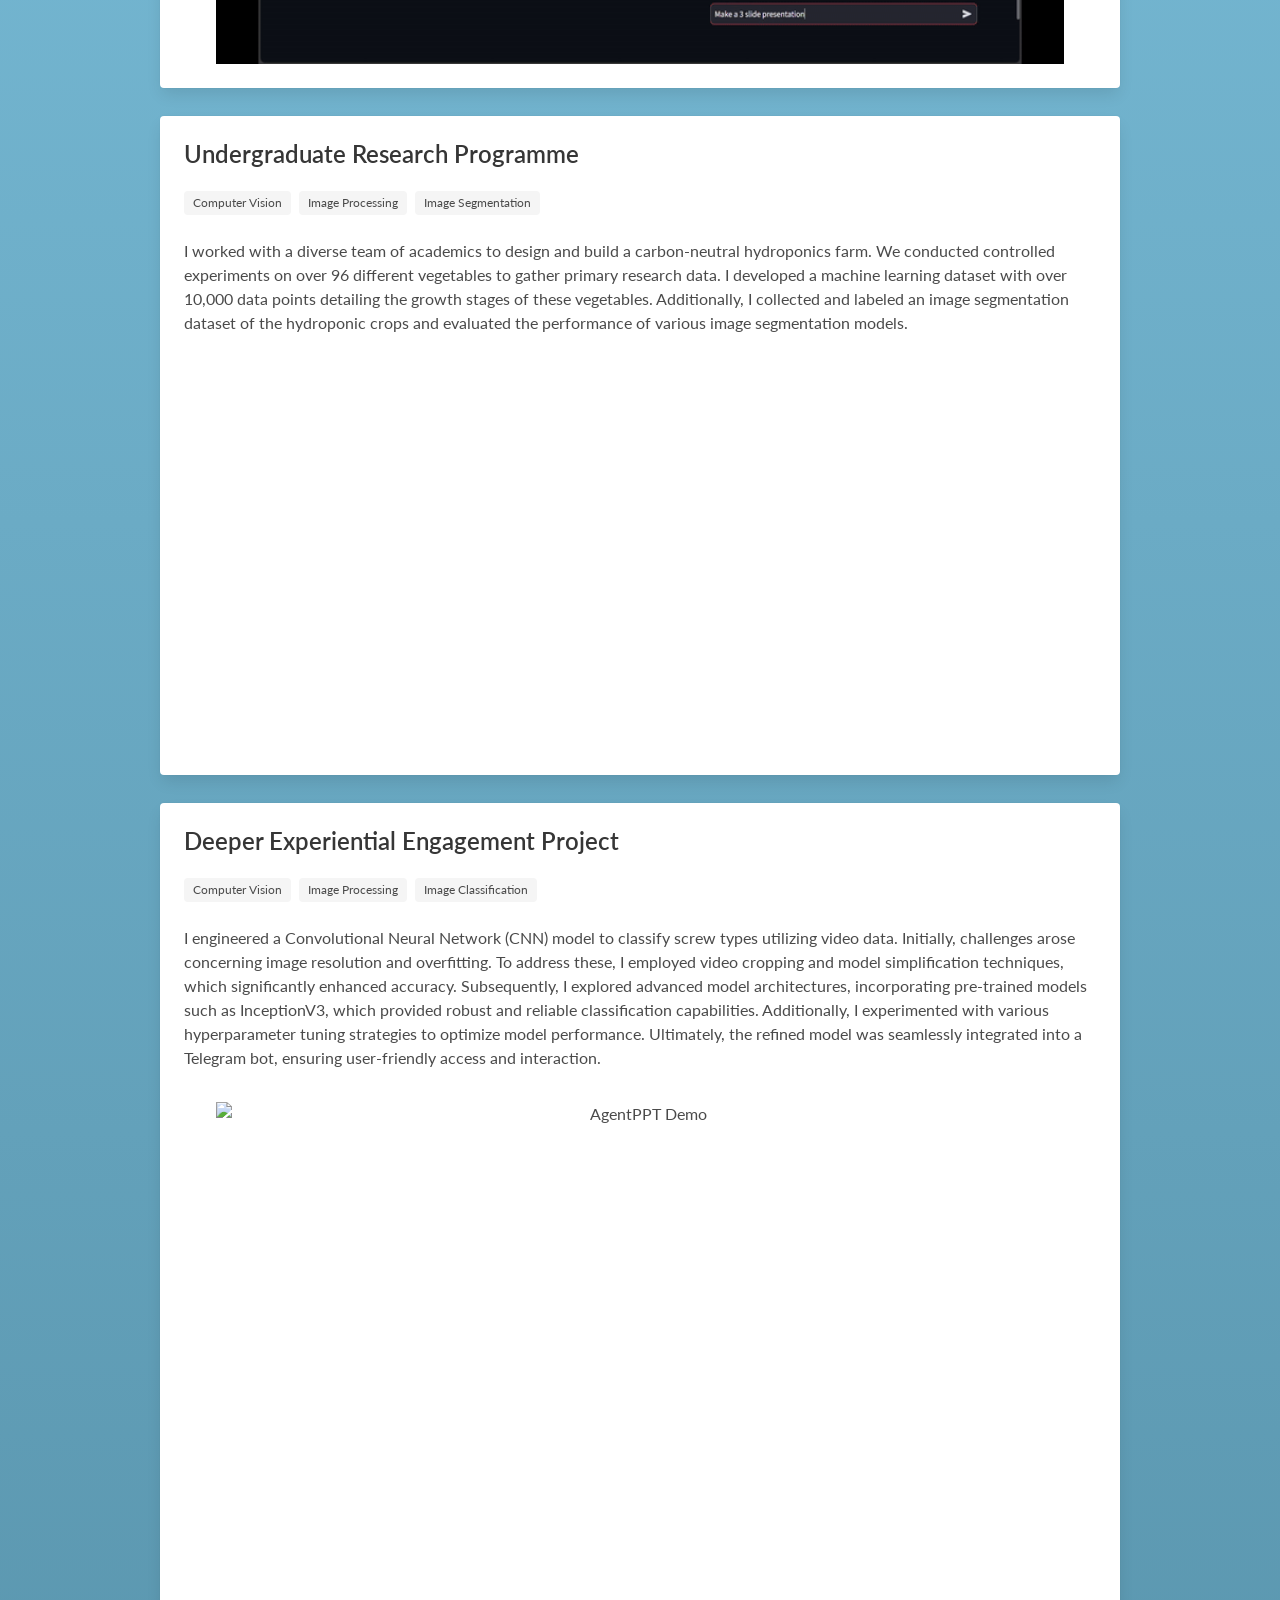
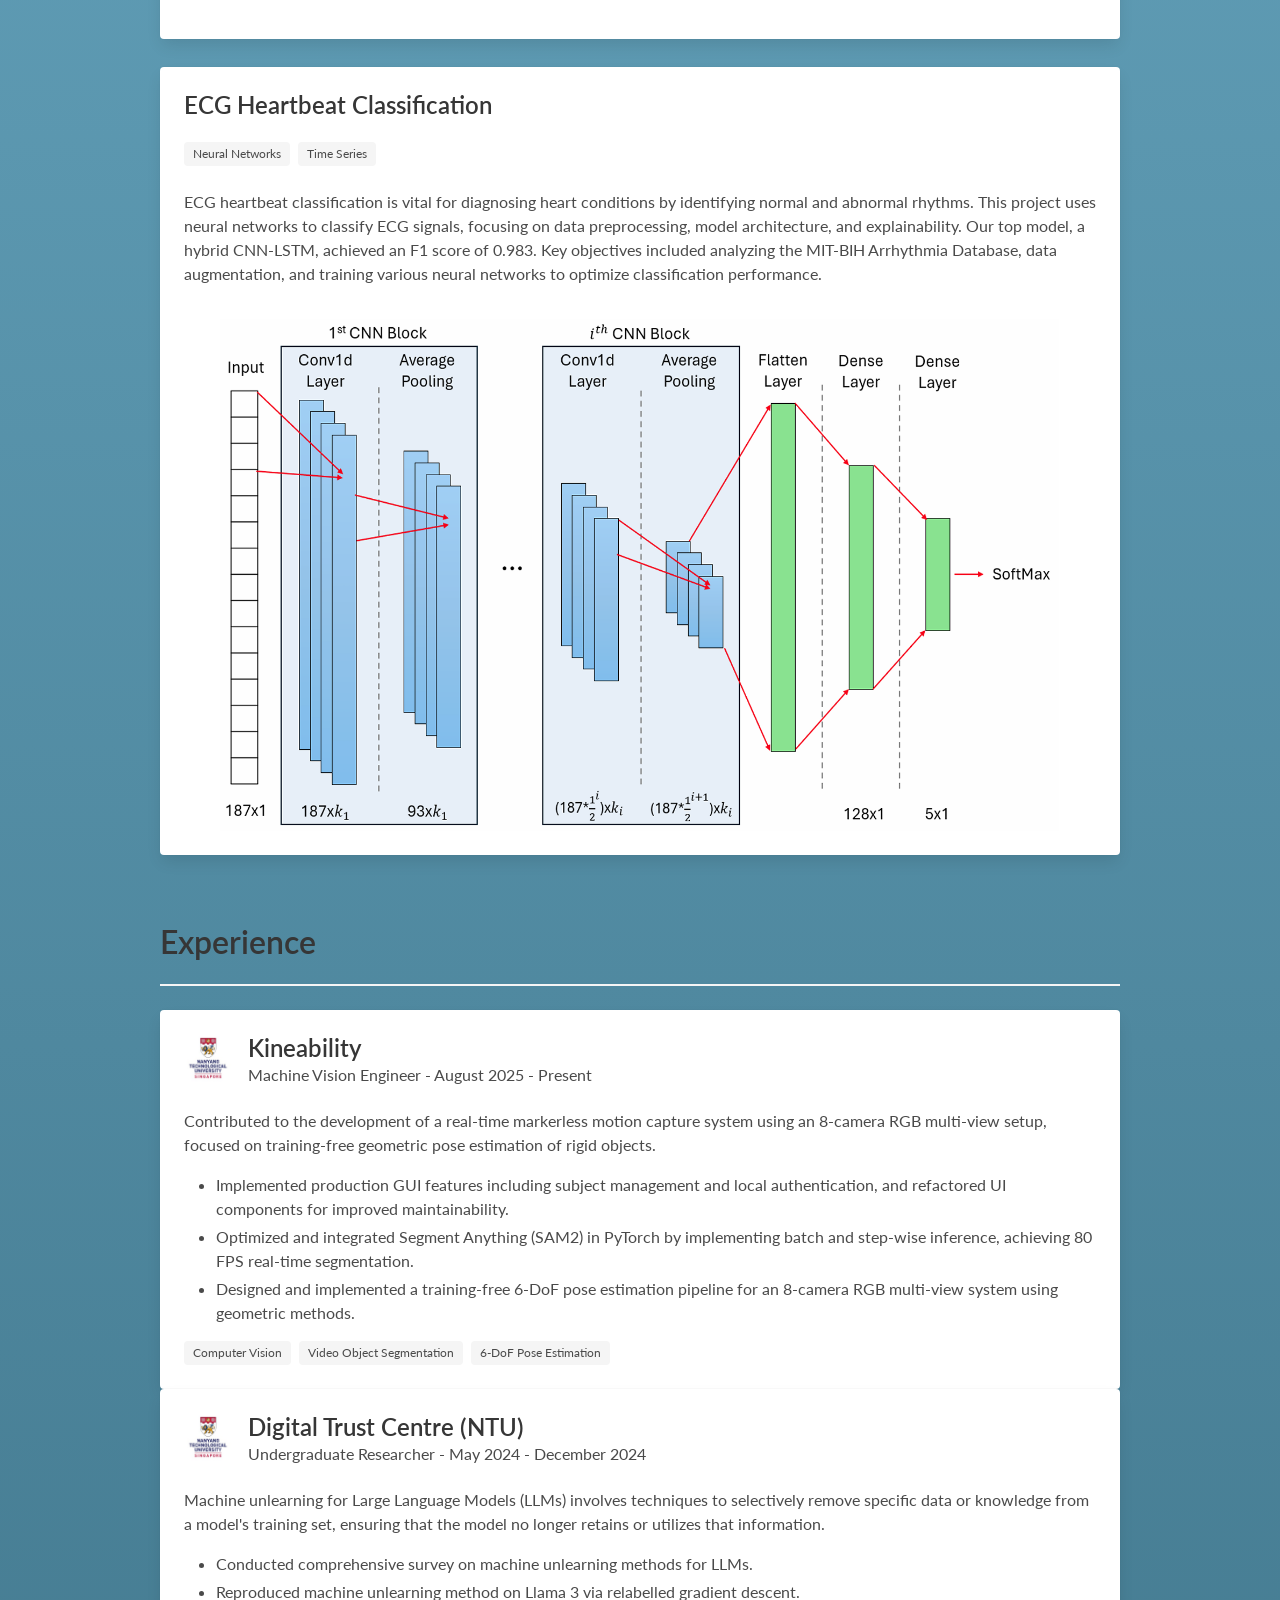
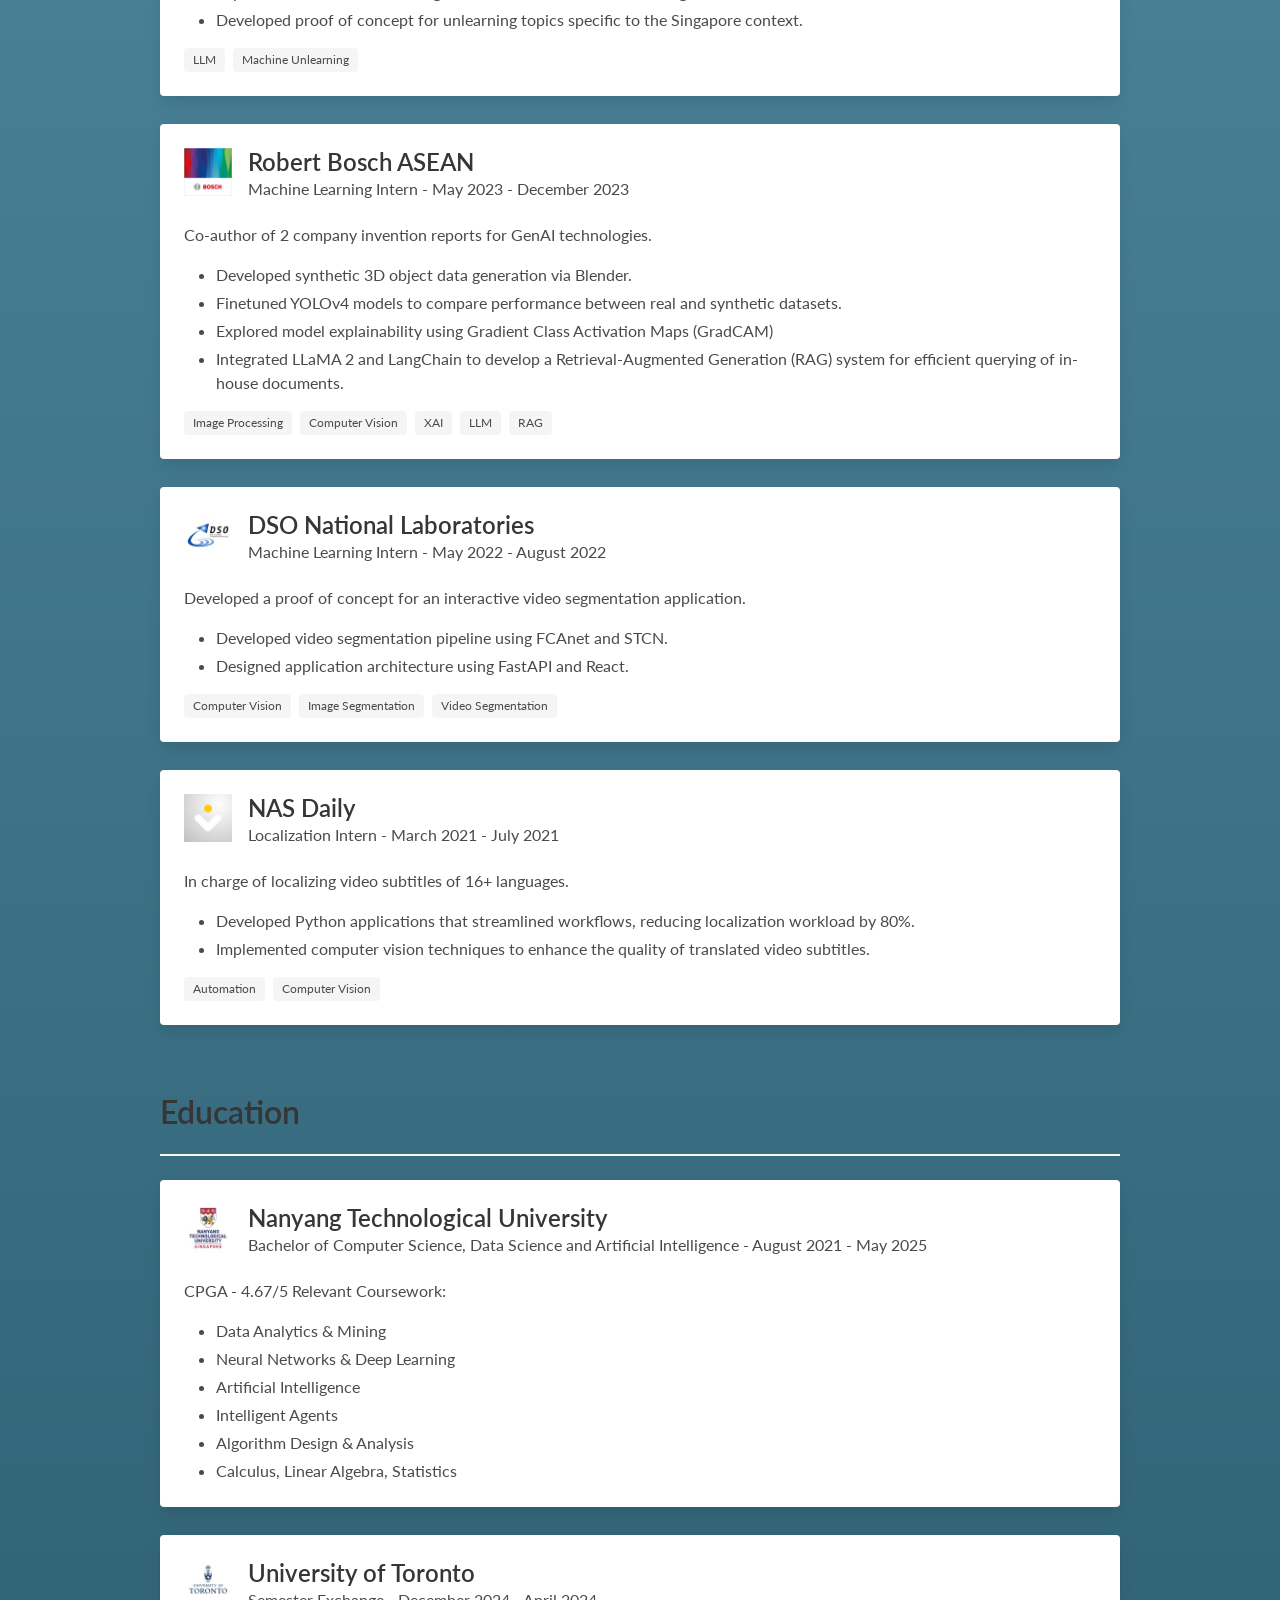
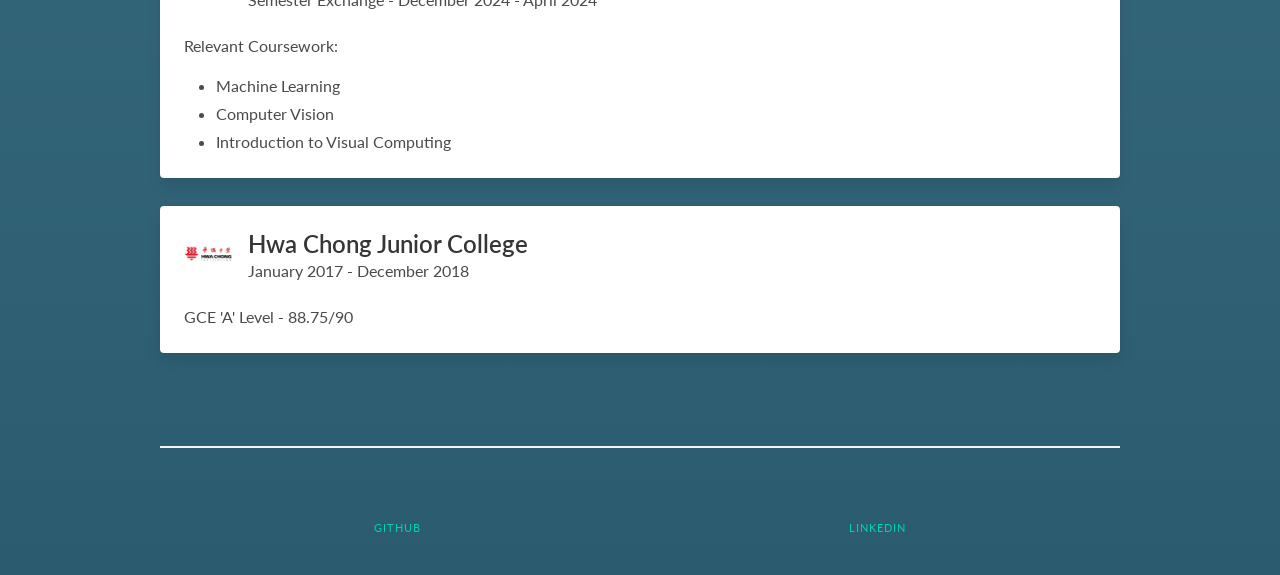
==== commit d8f19583: "update experience" ====
--- a/index.html
+++ b/index.html
@@ -393,6 +393,35 @@
               </figure>
             </div>
             <div class="media-content">
+              <p class="title is-4">Kineability</p>
+              <p class="subtitle is-6">Machine Vision Engineer - <time datetime="2025-8">August 2025</time> - <time>Present</time> </p>
+            </div>
+          </div>
+          <div class="content">
+            <p>Contributed to the development of a real-time markerless motion capture system using an 8-camera RGB multi-view setup, focused on training-free geometric pose estimation of rigid objects.</p>
+            <ul>
+              <li>Implemented production GUI features including subject management and local authentication, and refactored UI components for improved maintainability.</li>
+              <li>Optimized and integrated Segment Anything (SAM2) in PyTorch by implementing batch and step-wise inference, achieving 80 FPS real-time segmentation.</li>
+              <li>Designed and implemented a training-free 6-DoF pose estimation pipeline for an 8-camera RGB multi-view system using geometric methods.</li>
+            </ul>
+            <div class="tags">
+              <span class="tag">Computer Vision</span>
+              <span class="tag">Video Object Segmentation</span>
+              <span class="tag">6-DoF Pose Estimation</span>
+            </div>
+          </div>
+        </div>
+      </div>
+
+      <div class="card">
+        <div class="card-content">
+          <div class="media">
+            <div class="media-left">
+              <figure class="image is-48x48">
+                <img src="img/ntusg_logo.jpg" alt="NTU logo">
+              </figure>
+            </div>
+            <div class="media-content">
               <p class="title is-4">Digital Trust Centre (NTU)</p>
               <p class="subtitle is-6">Undergraduate Researcher - <time datetime="2024-5">May 2024</time> - <time
                   datetime="2024-12">December 2024</time> </p>
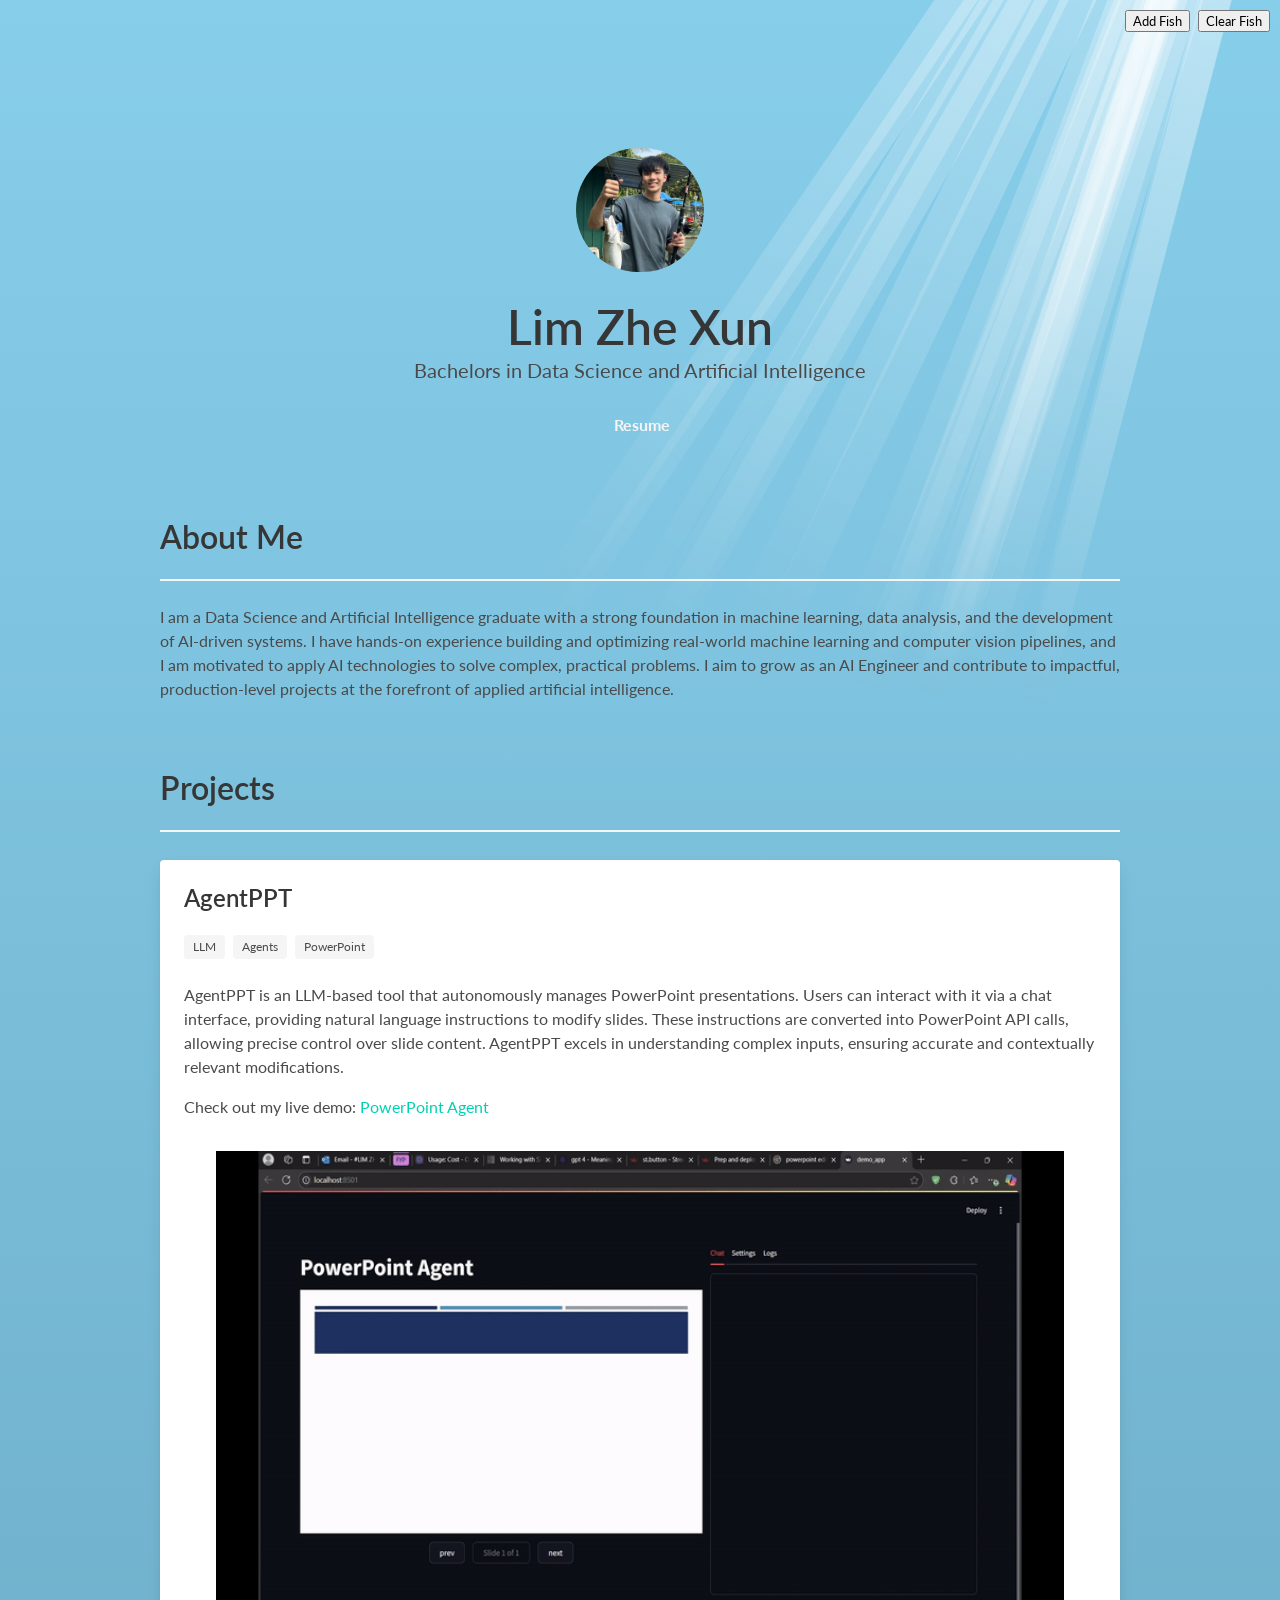
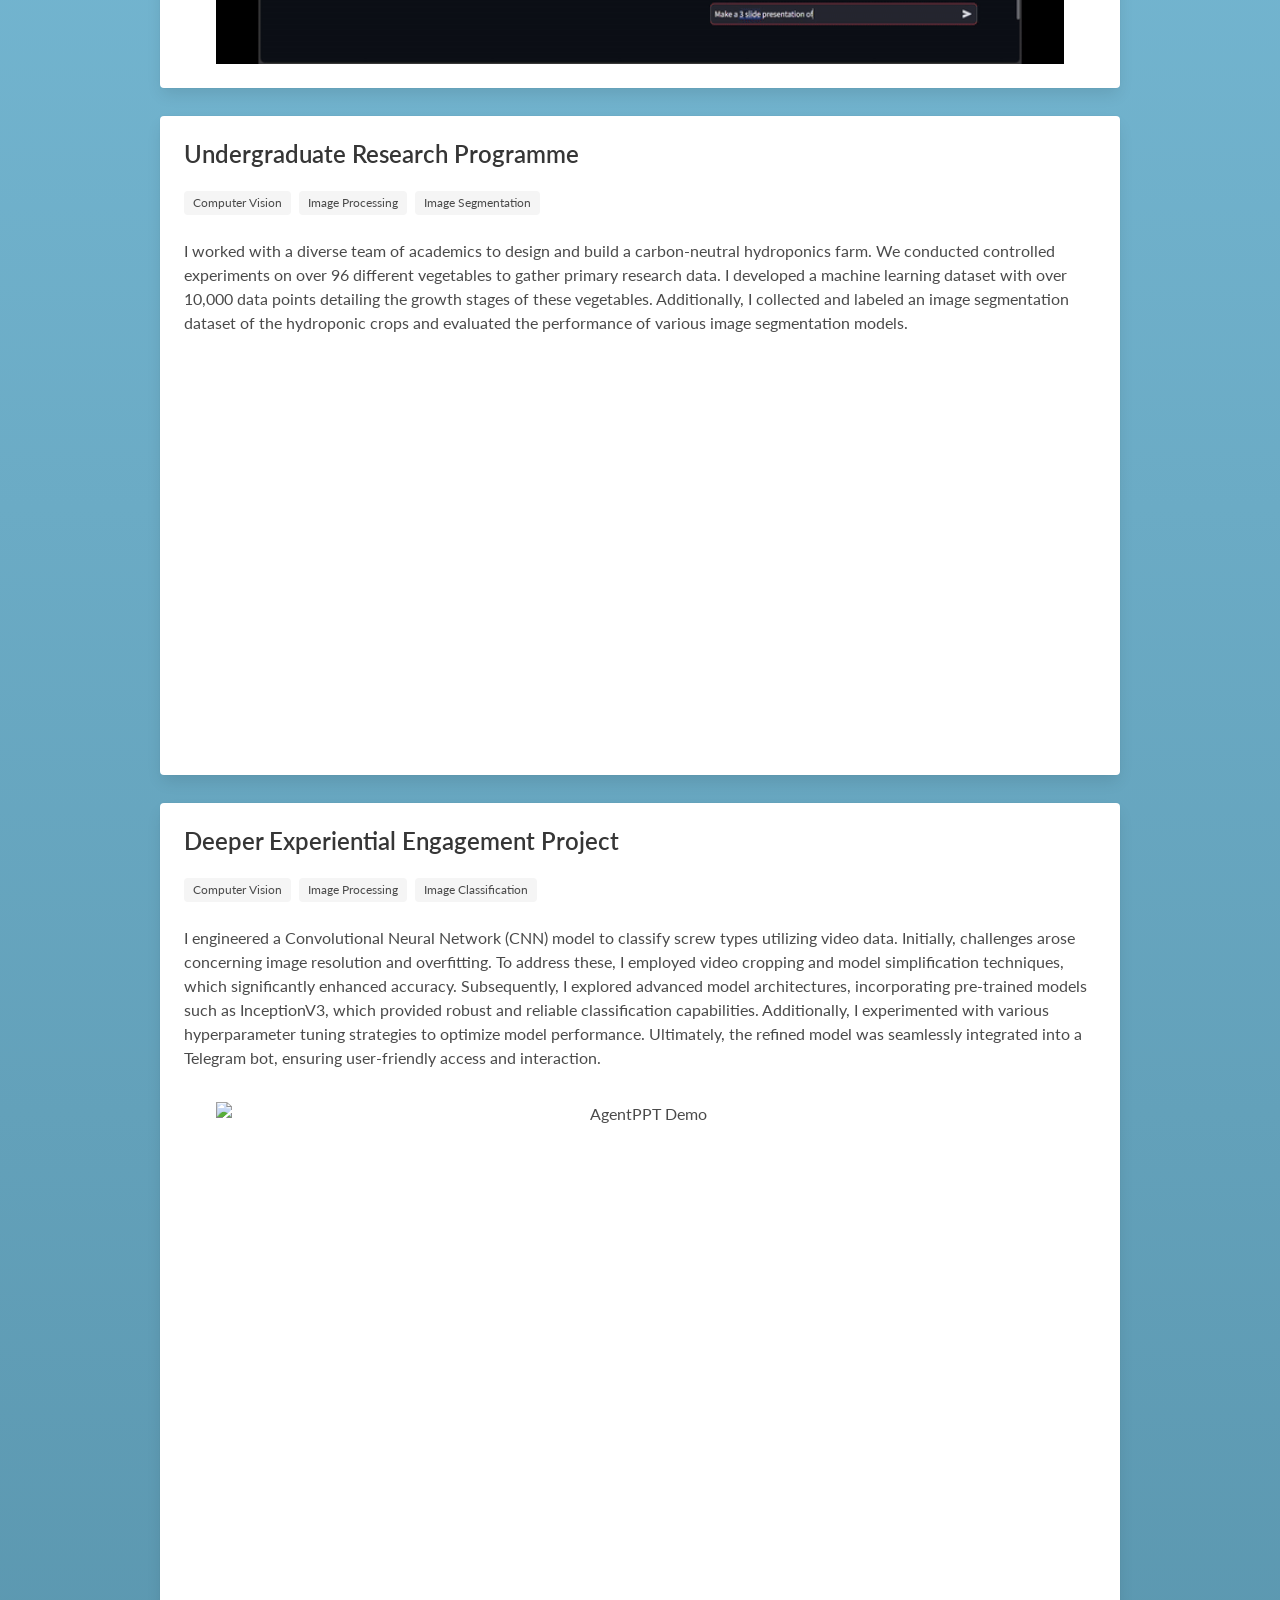
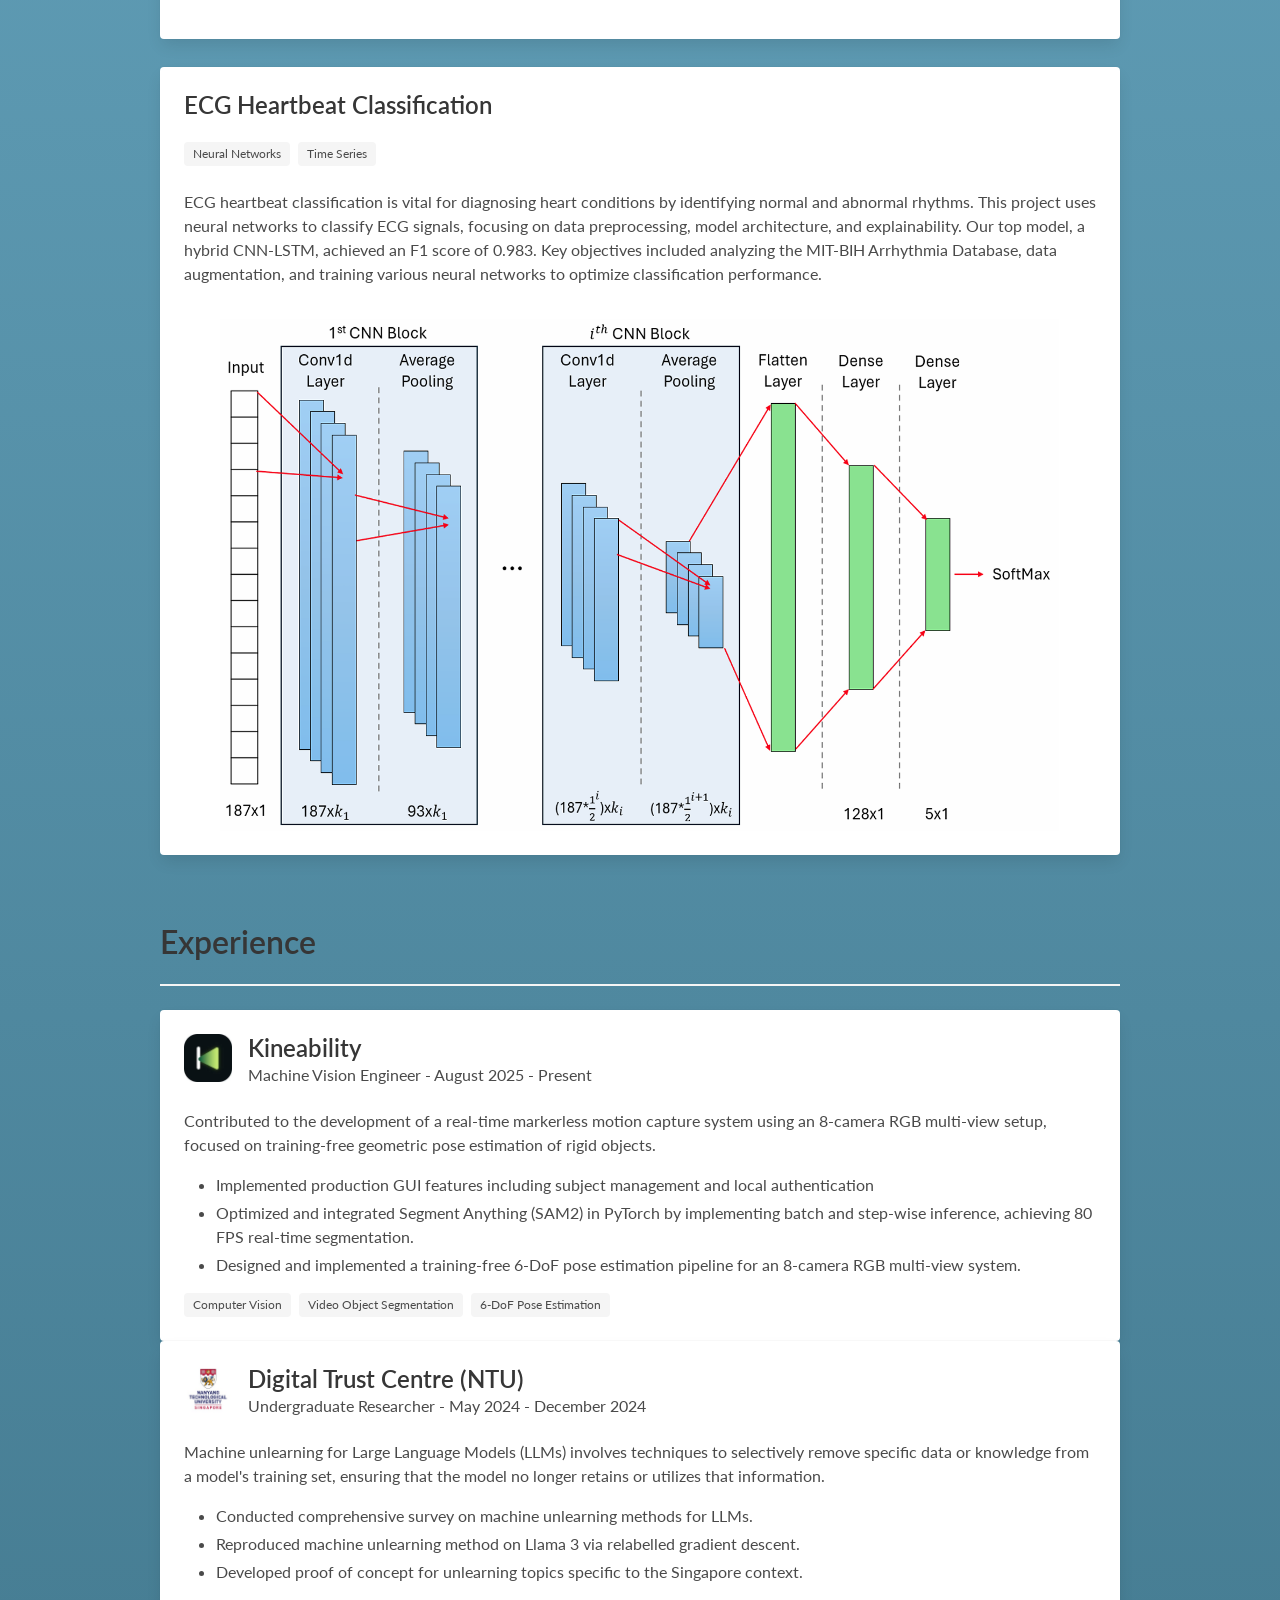
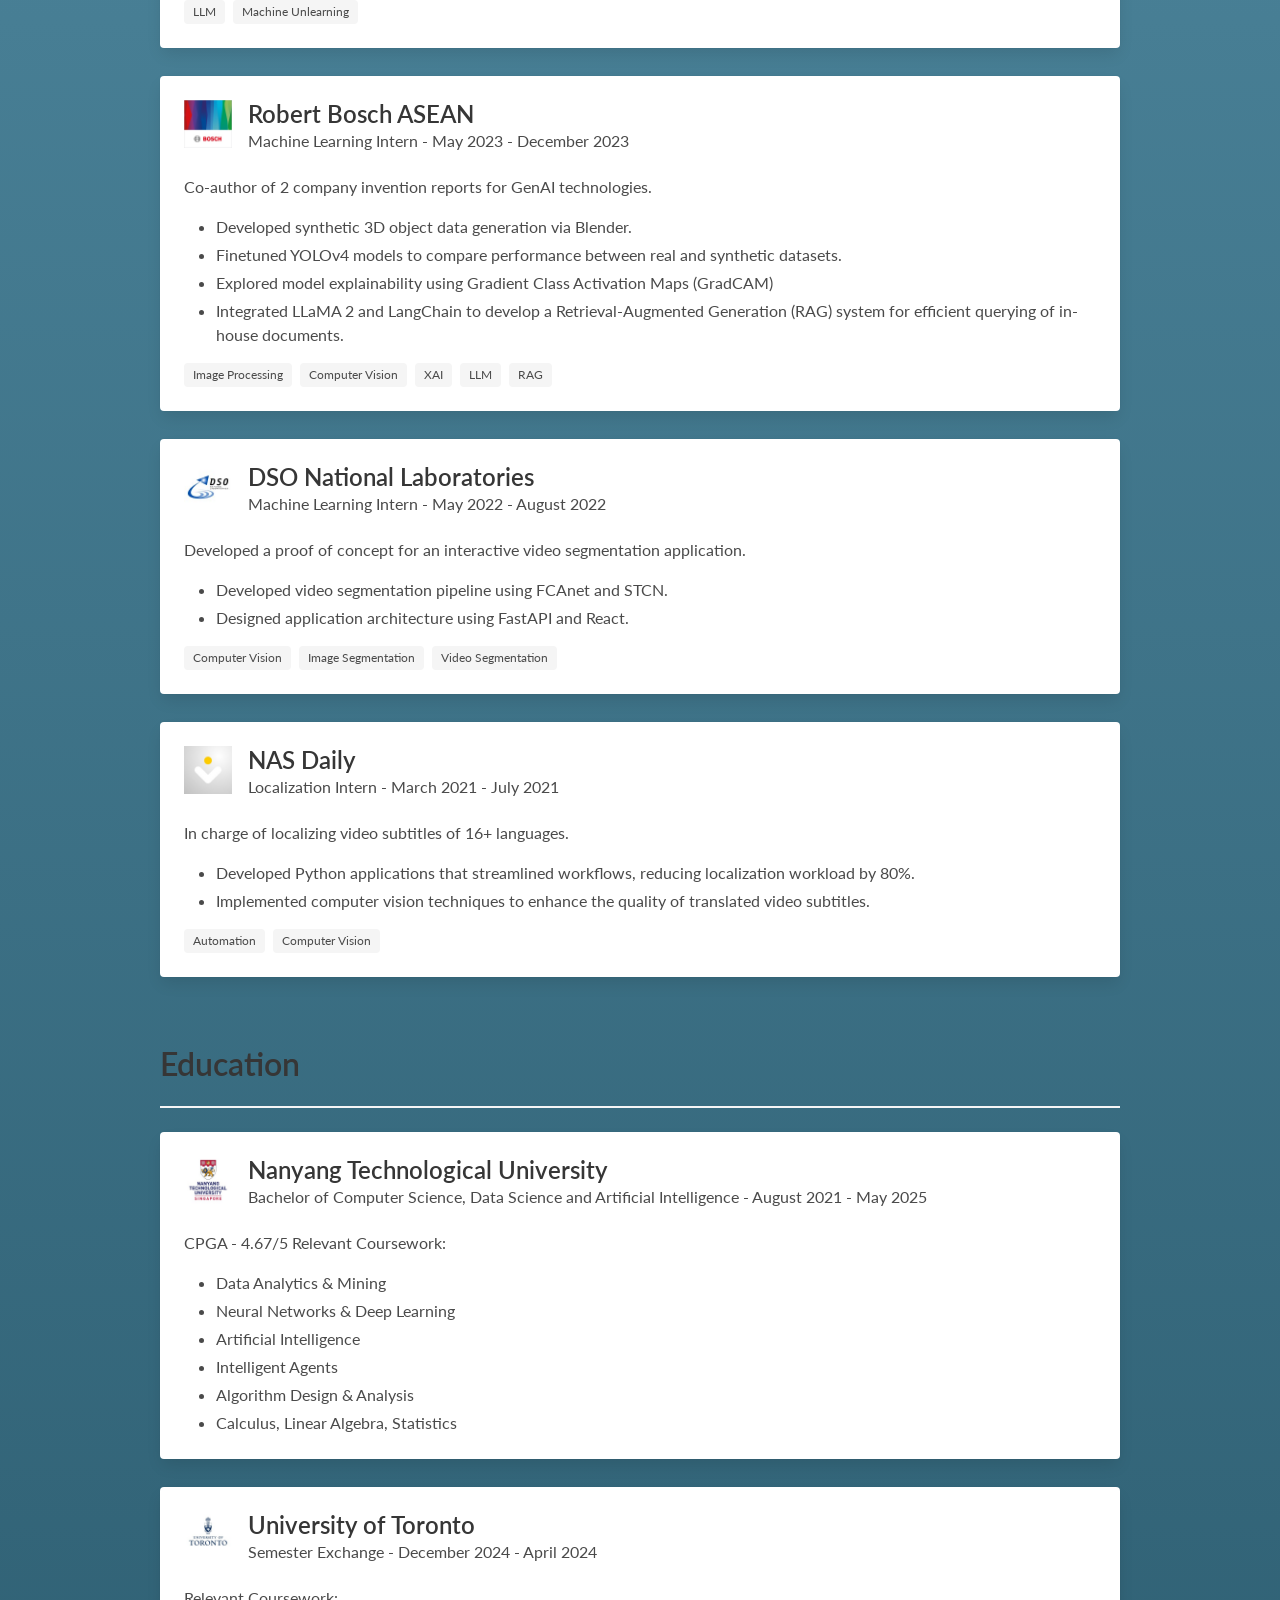
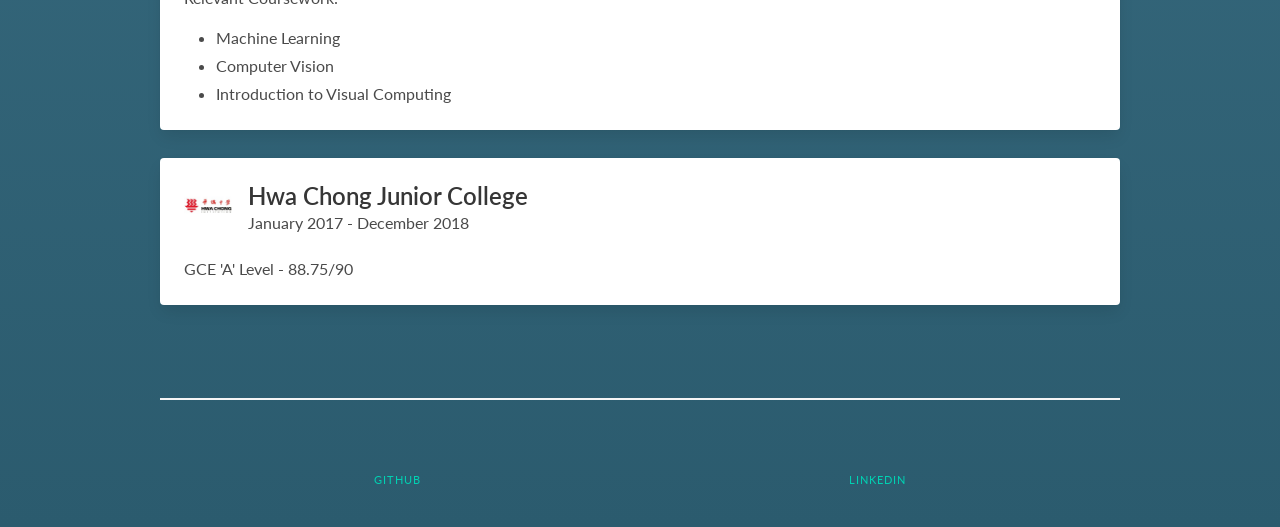
==== commit 3cfde4ec: "update logo" ====
--- a/index.html
+++ b/index.html
@@ -389,7 +389,7 @@
           <div class="media">
             <div class="media-left">
               <figure class="image is-48x48">
-                <img src="img/ntusg_logo.jpg" alt="NTU logo">
+                <img src="img/kineability_logo.jpg" alt="Kineability logo">
               </figure>
             </div>
             <div class="media-content">
@@ -400,9 +400,9 @@
           <div class="content">
             <p>Contributed to the development of a real-time markerless motion capture system using an 8-camera RGB multi-view setup, focused on training-free geometric pose estimation of rigid objects.</p>
             <ul>
-              <li>Implemented production GUI features including subject management and local authentication, and refactored UI components for improved maintainability.</li>
+              <li>Implemented production GUI features including subject management and local authentication</li>
               <li>Optimized and integrated Segment Anything (SAM2) in PyTorch by implementing batch and step-wise inference, achieving 80 FPS real-time segmentation.</li>
-              <li>Designed and implemented a training-free 6-DoF pose estimation pipeline for an 8-camera RGB multi-view system using geometric methods.</li>
+              <li>Designed and implemented a training-free 6-DoF pose estimation pipeline for an 8-camera RGB multi-view system.</li>
             </ul>
             <div class="tags">
               <span class="tag">Computer Vision</span>
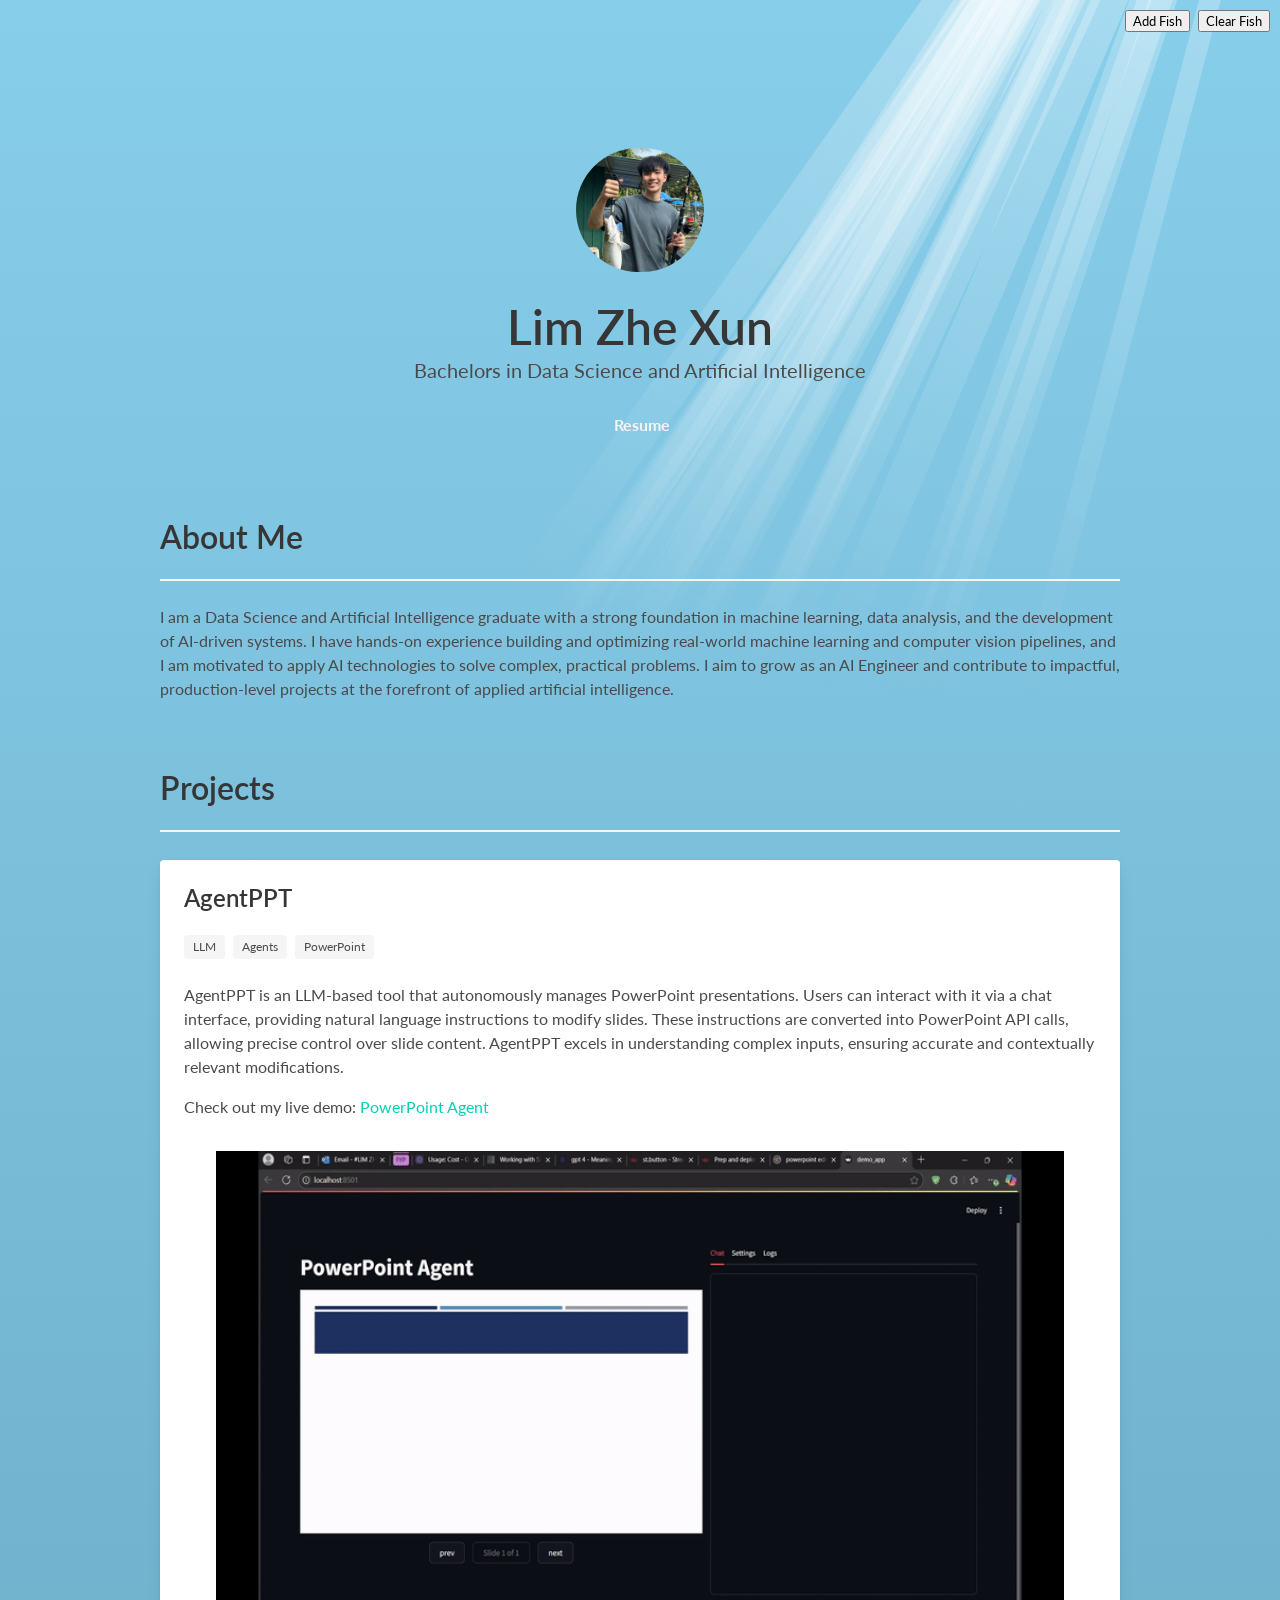
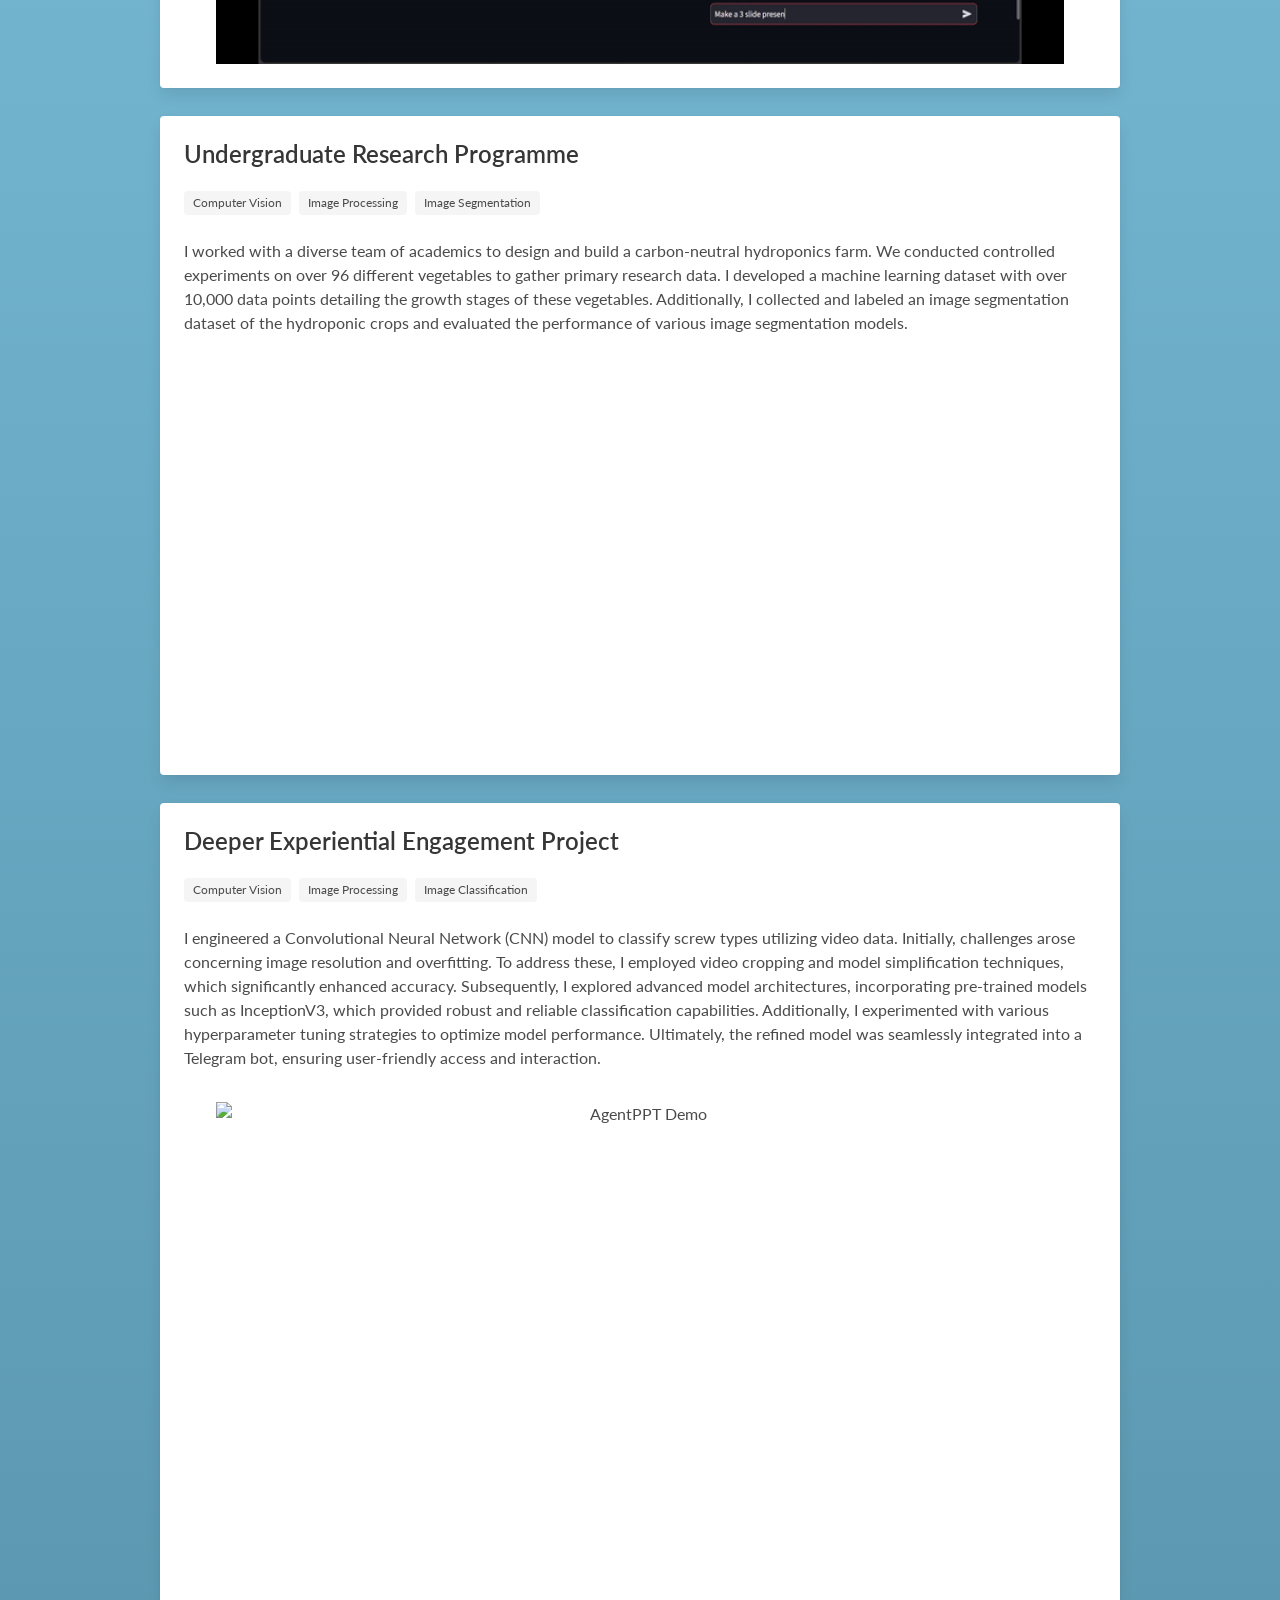
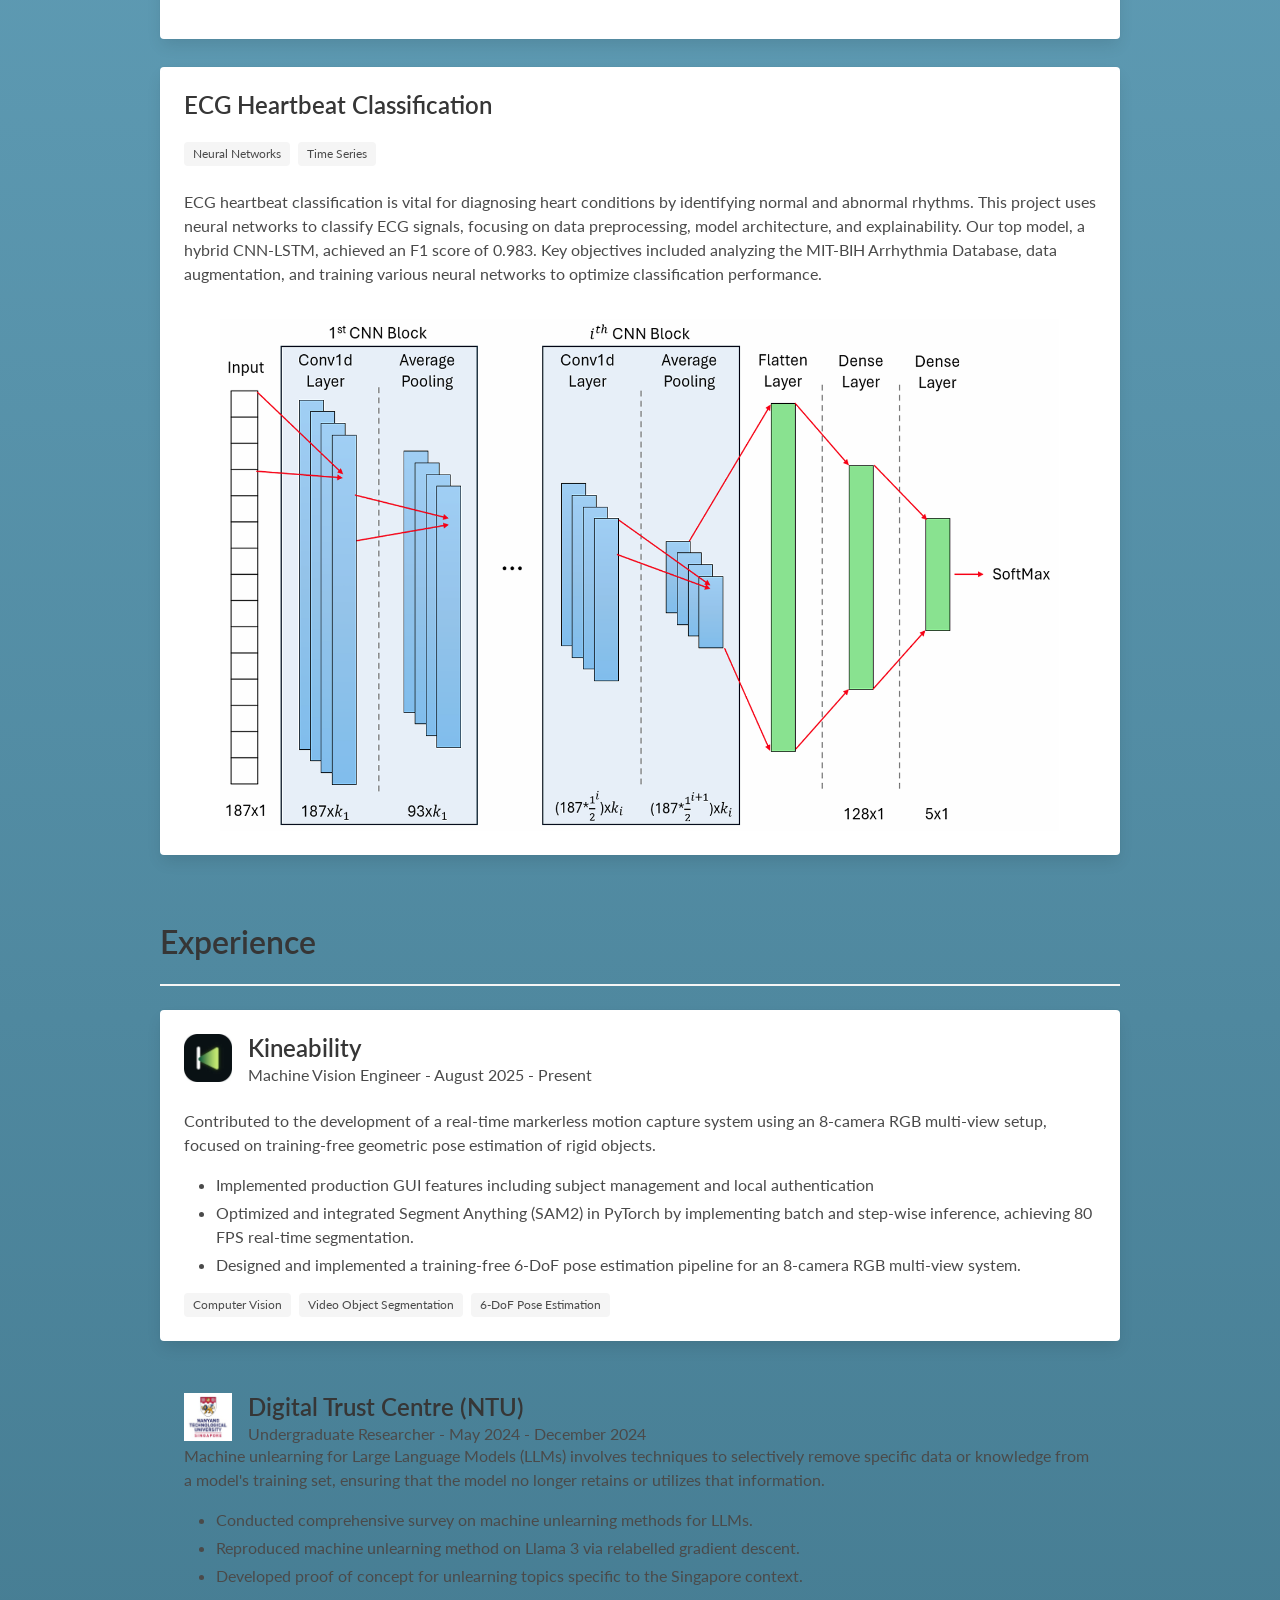
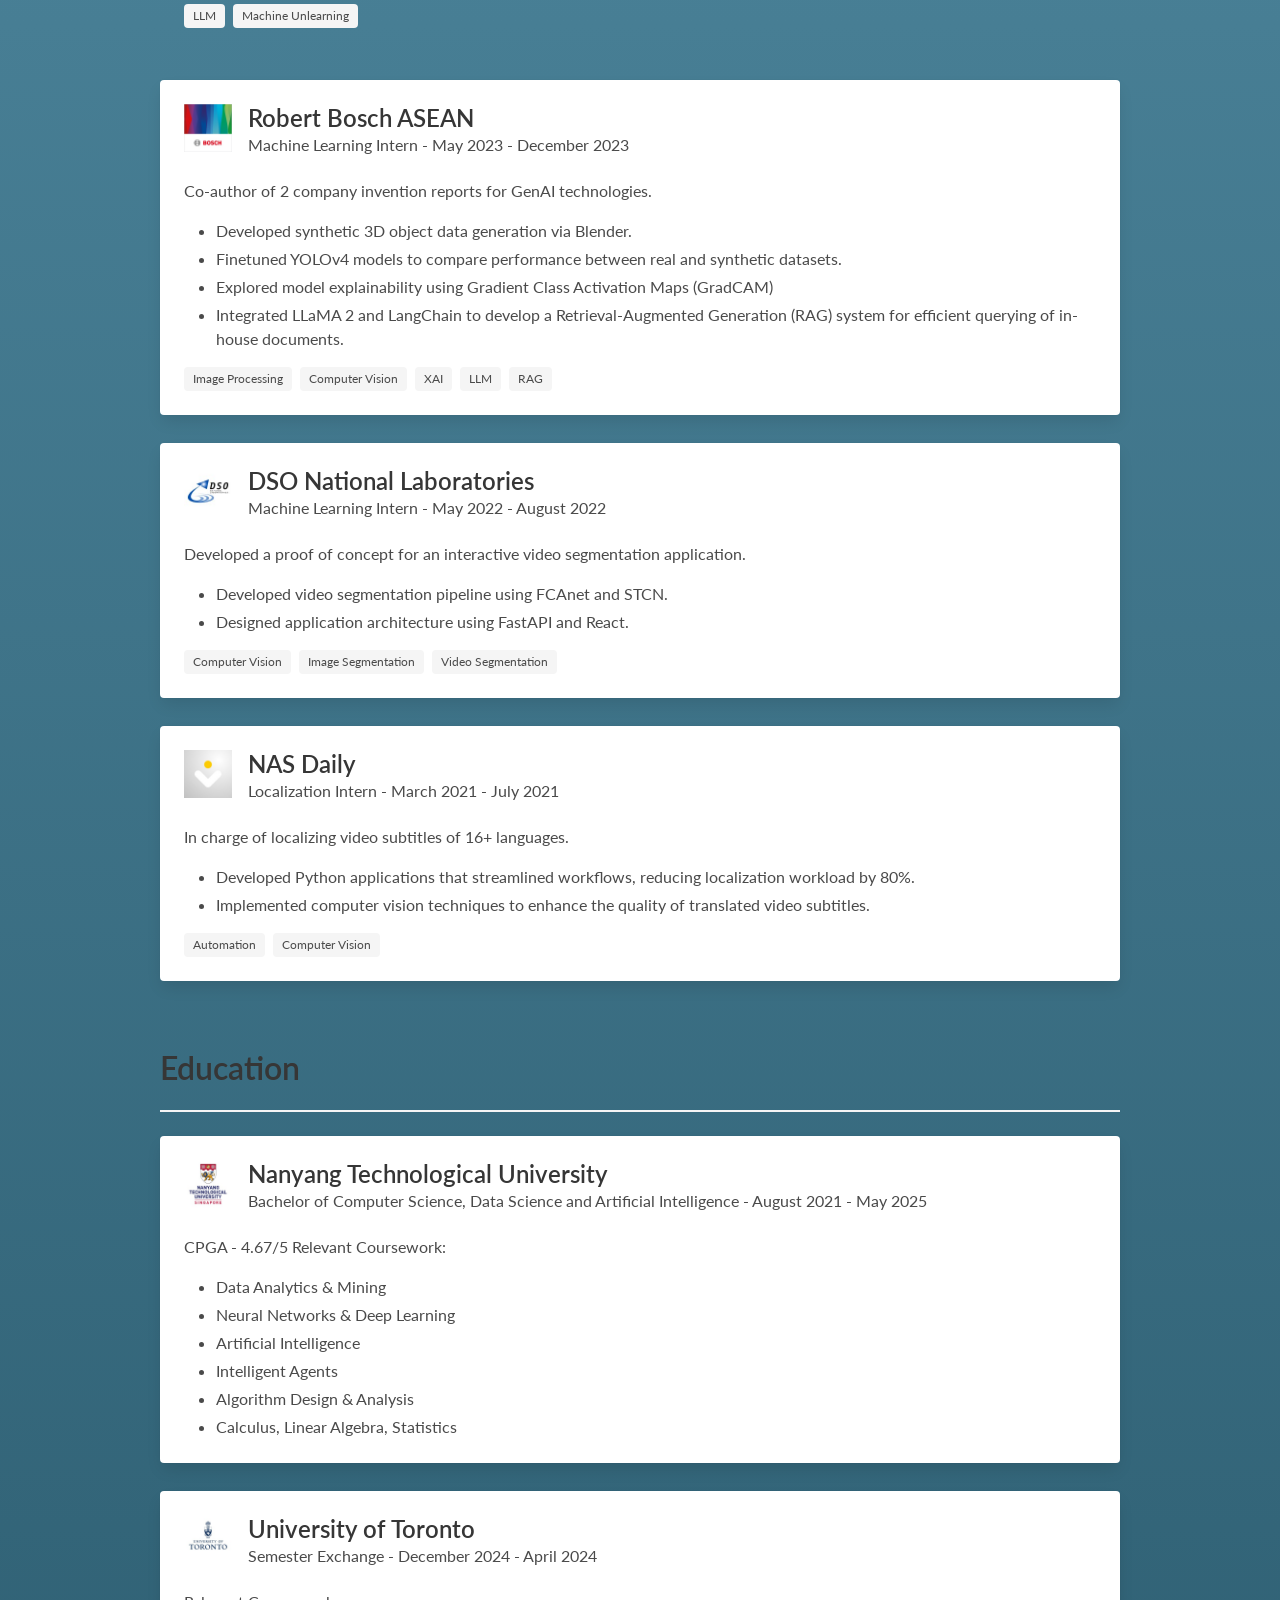
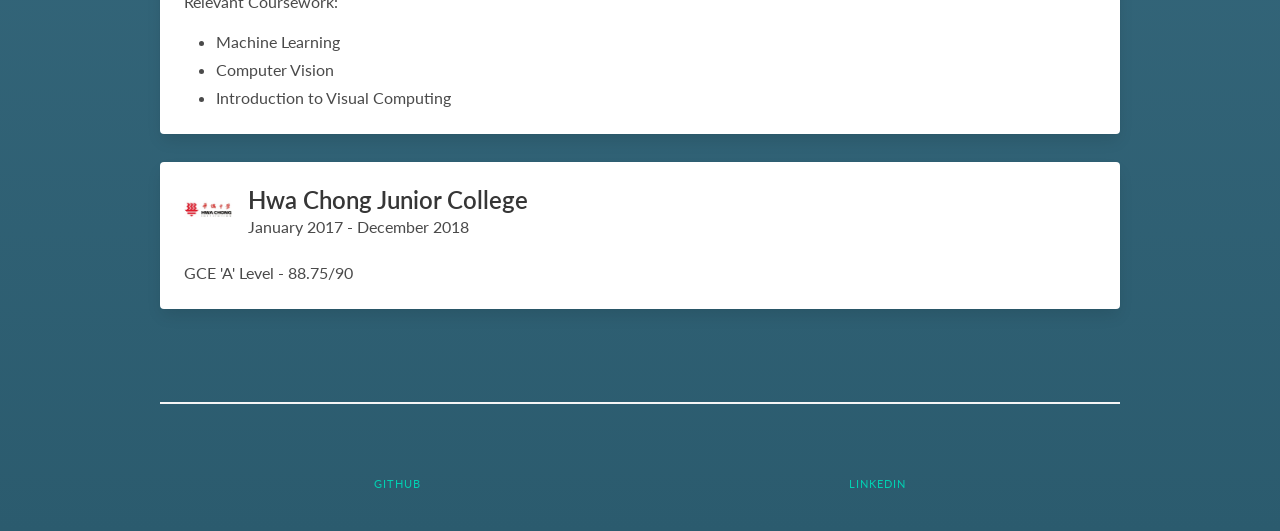
==== commit 50e5c8a2: "fix: add gap between experience cards" ====
--- a/index.html
+++ b/index.html
@@ -413,7 +413,7 @@
         </div>
       </div>
 
-      <div class="card">
+      <div class="card-gap">
         <div class="card-content">
           <div class="media">
             <div class="media-left">
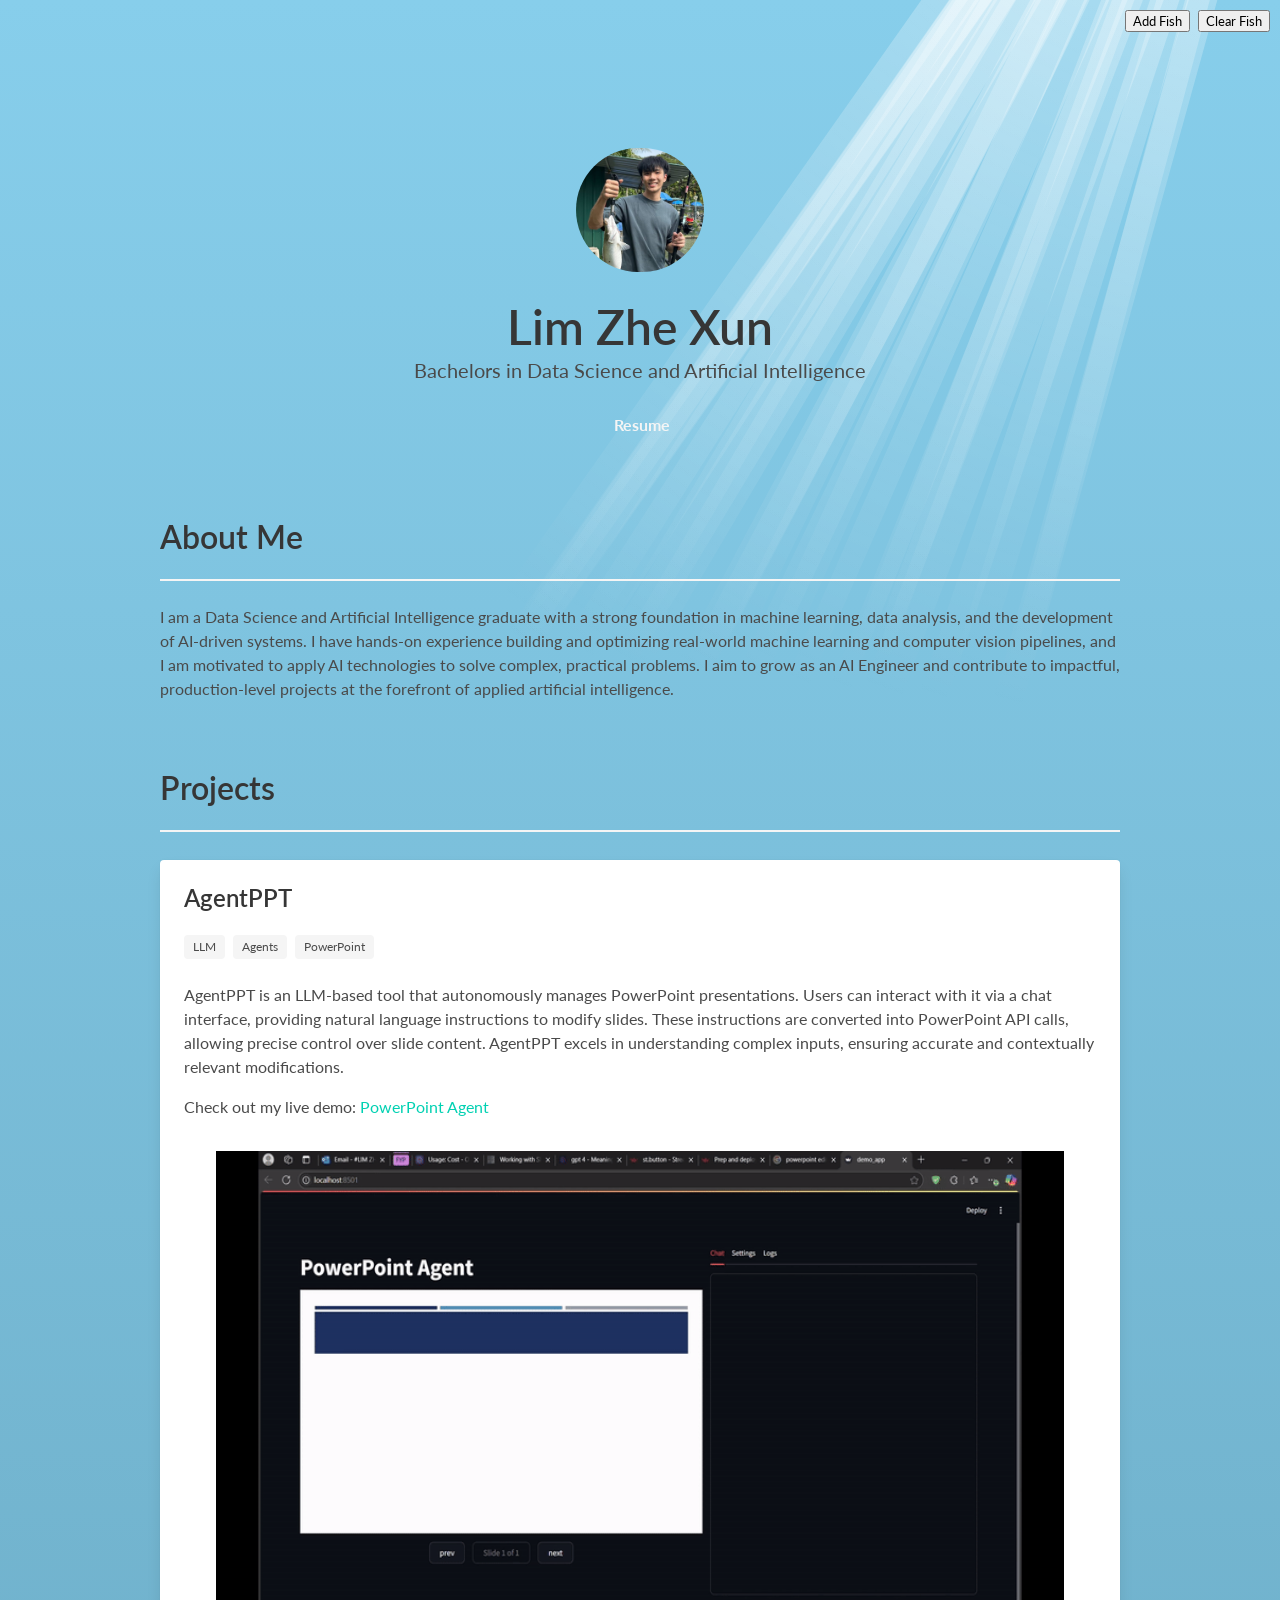
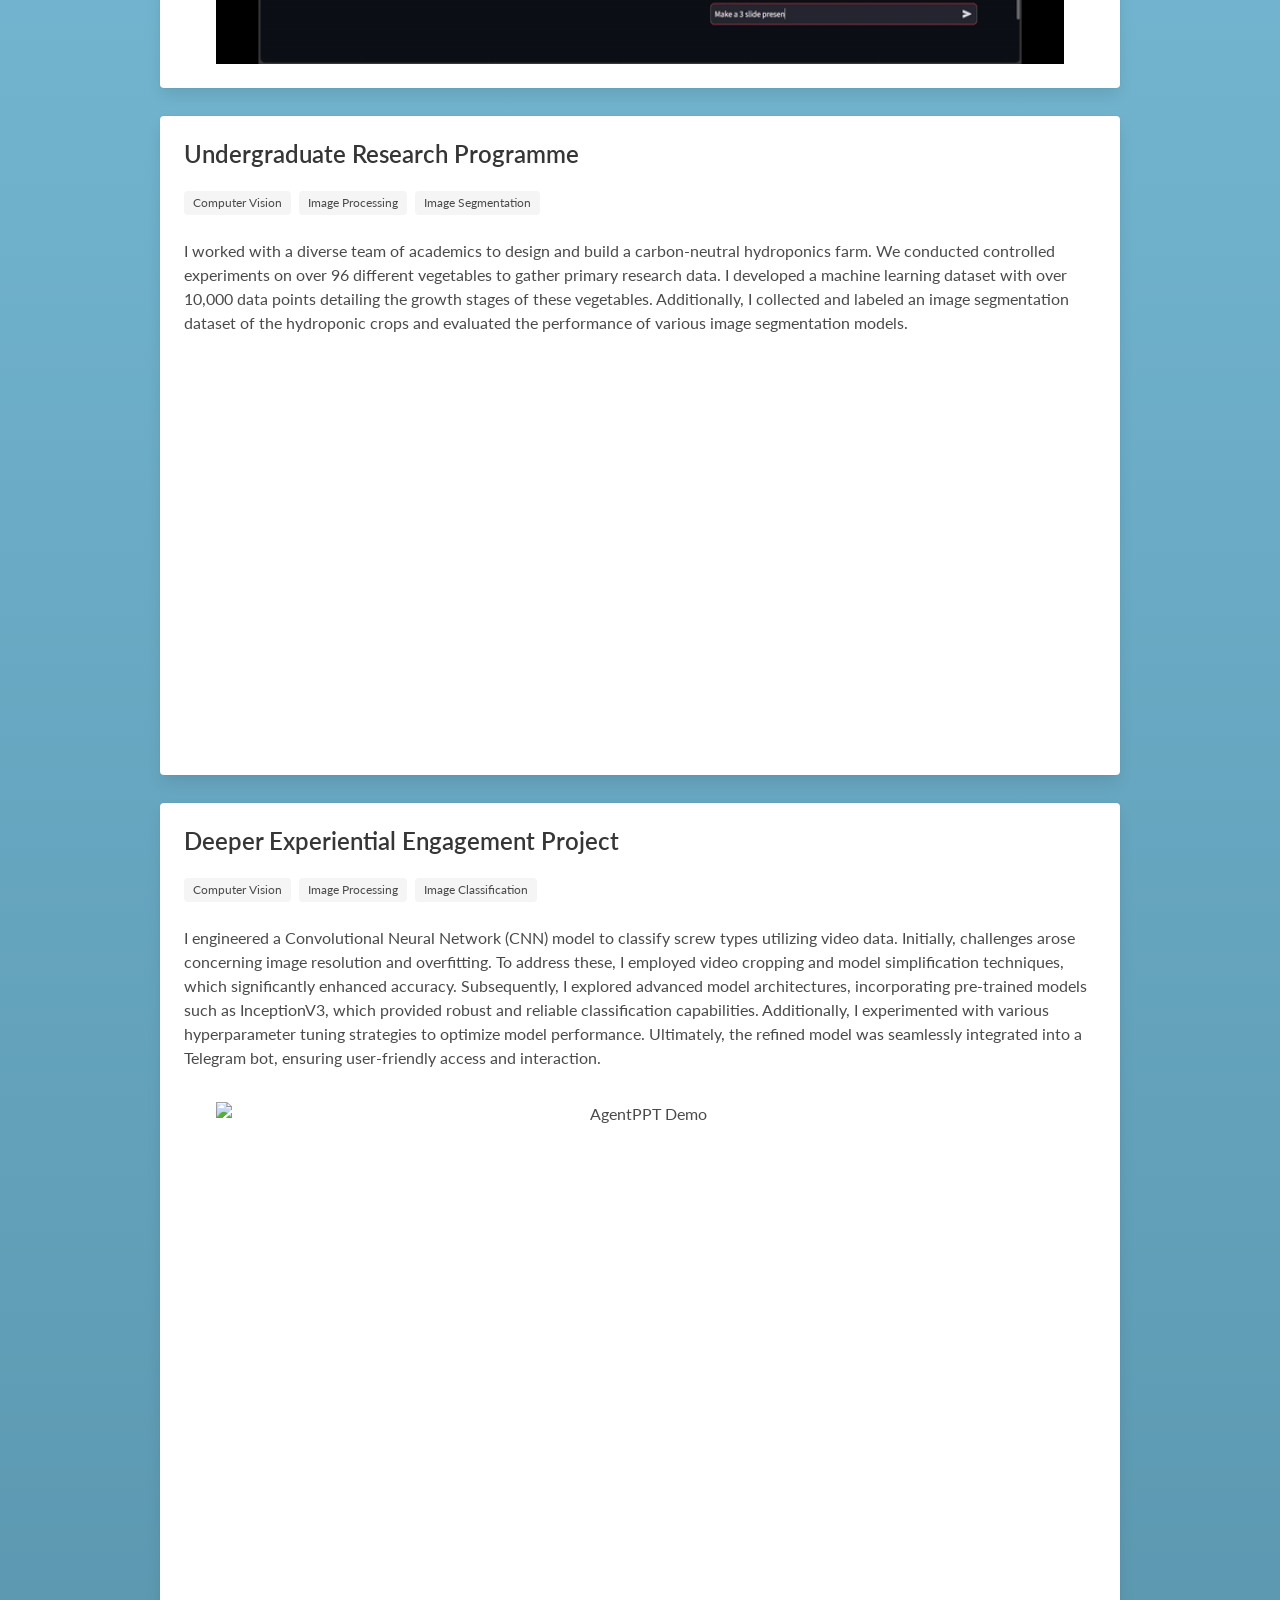
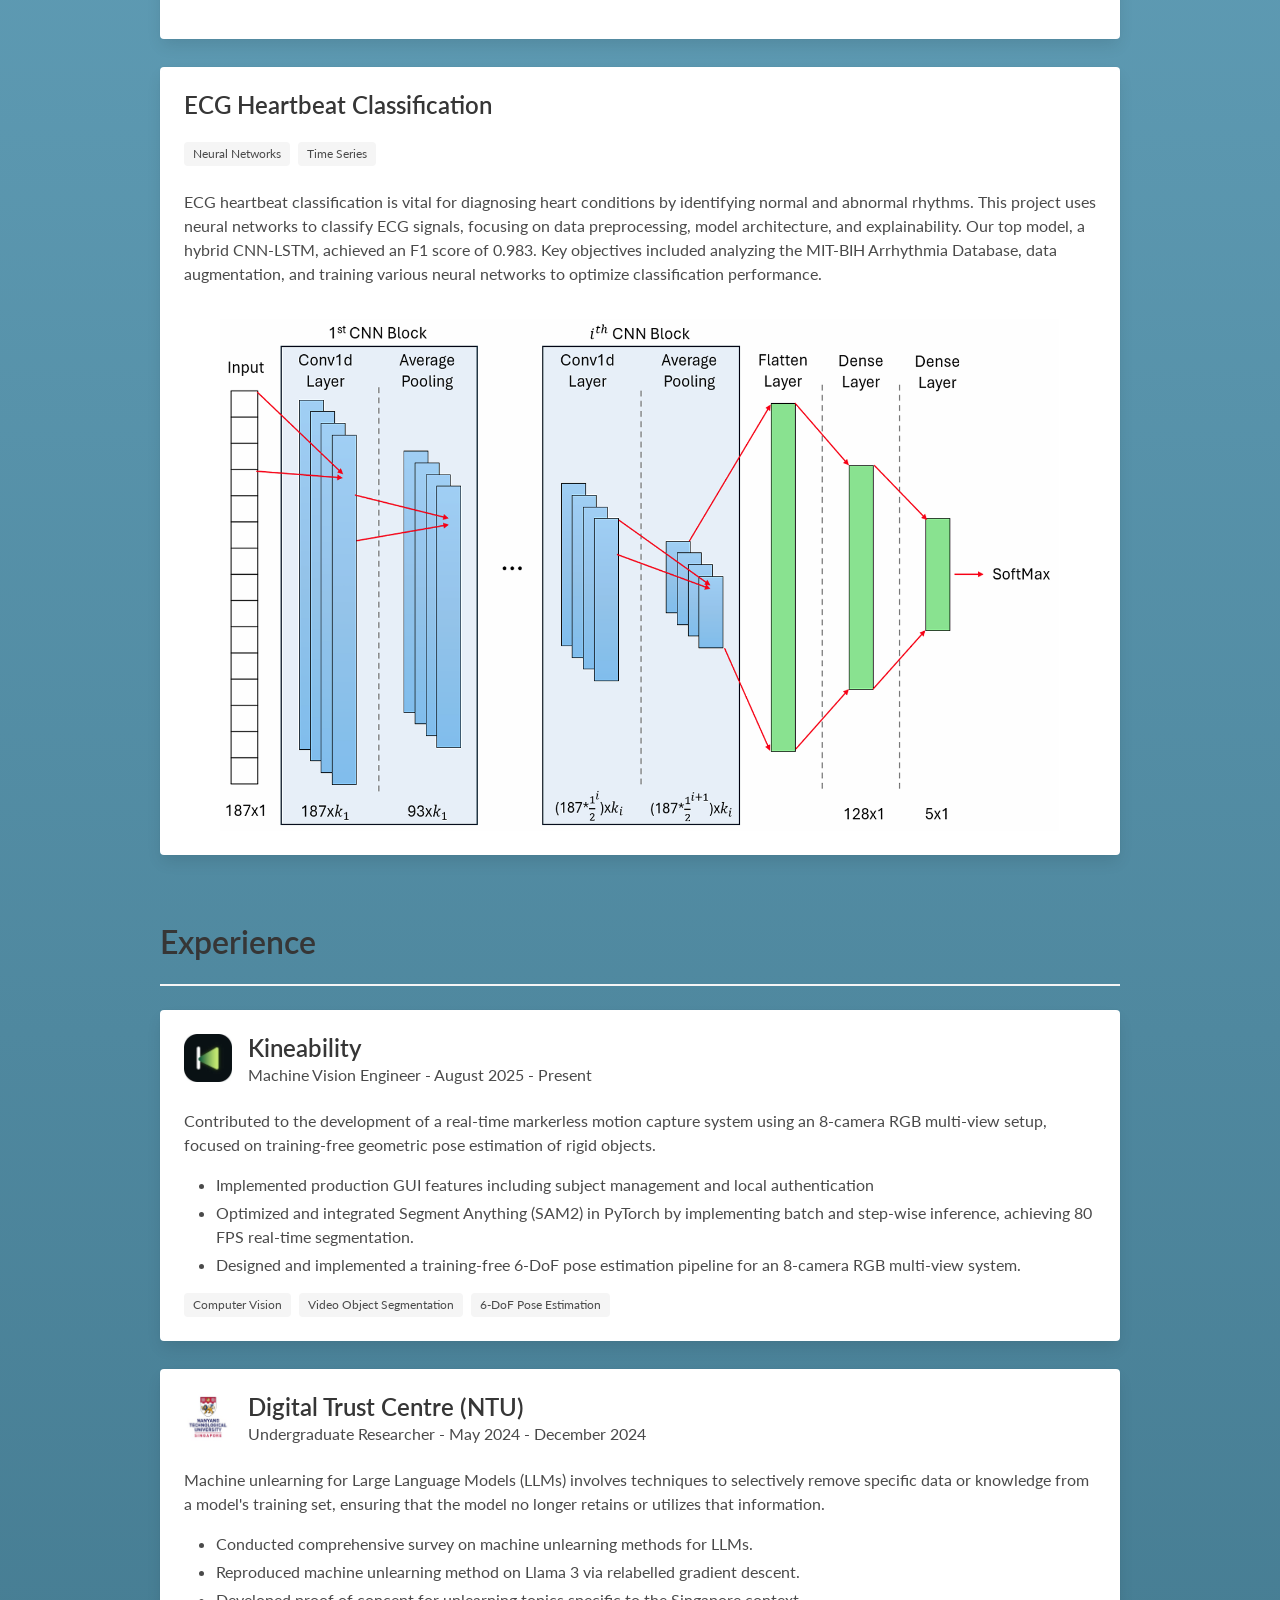
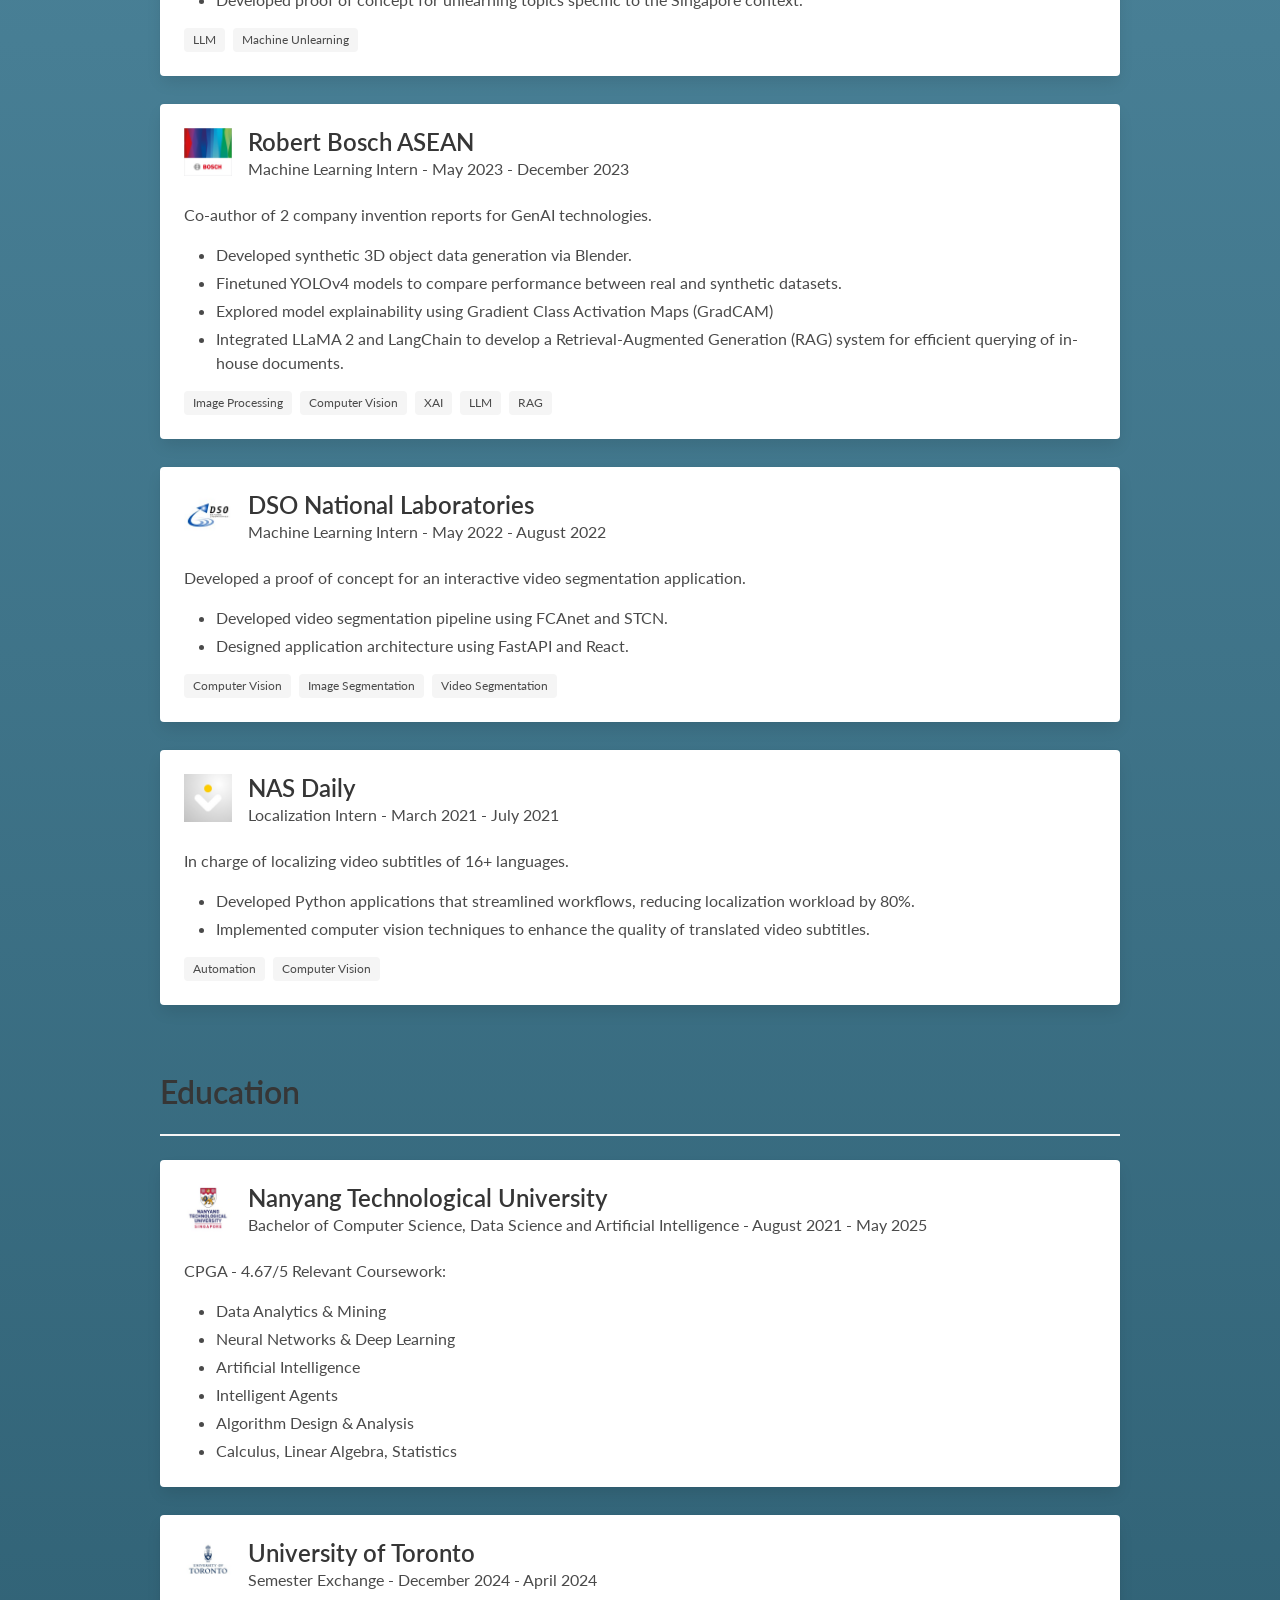
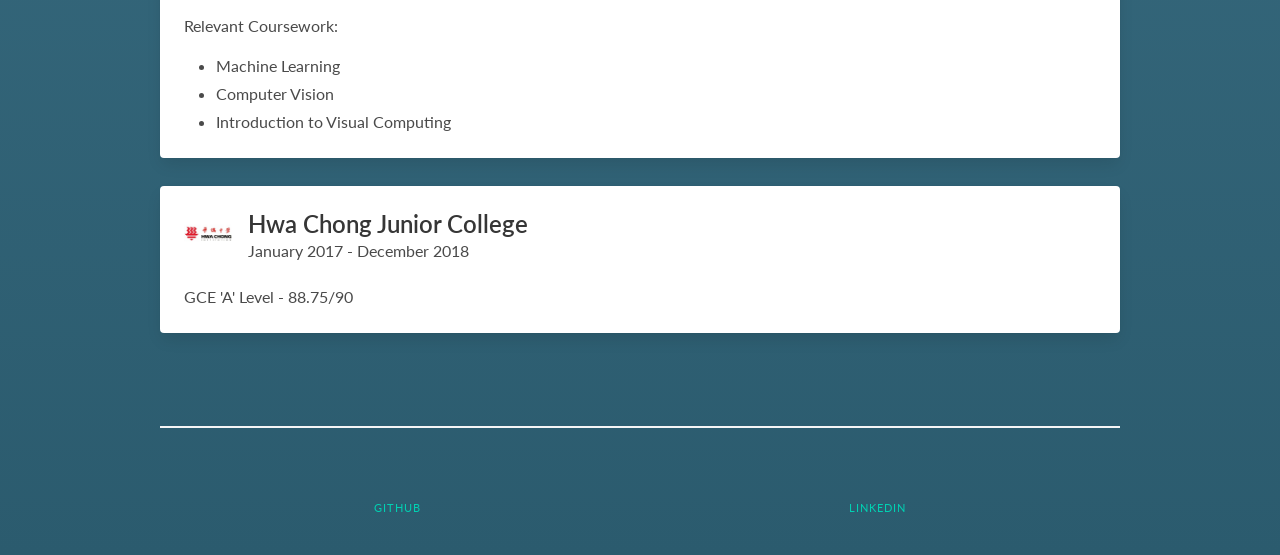
==== commit 6e04e985: "fix: missing card class" ====
--- a/index.html
+++ b/index.html
@@ -413,7 +413,7 @@
         </div>
       </div>
 
-      <div class="card-gap">
+      <div class="card card-gap">
         <div class="card-content">
           <div class="media">
             <div class="media-left">
